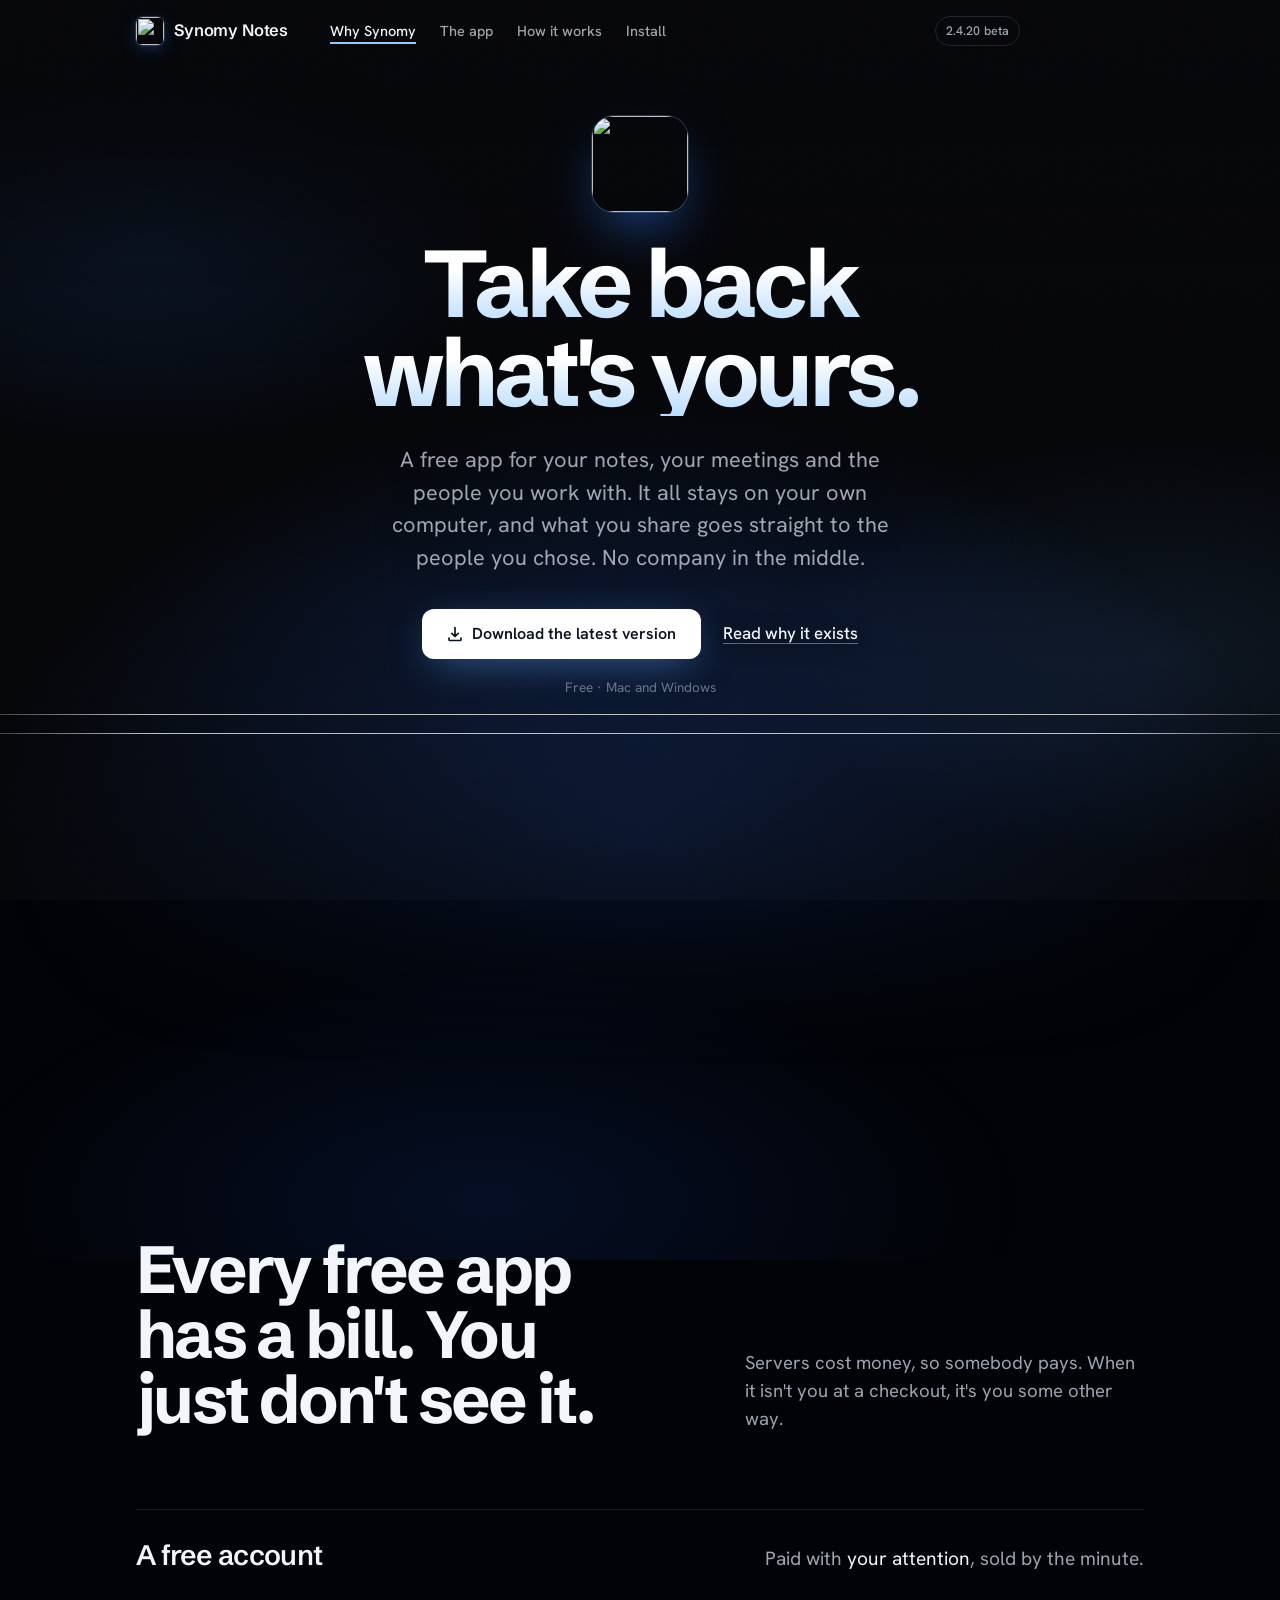
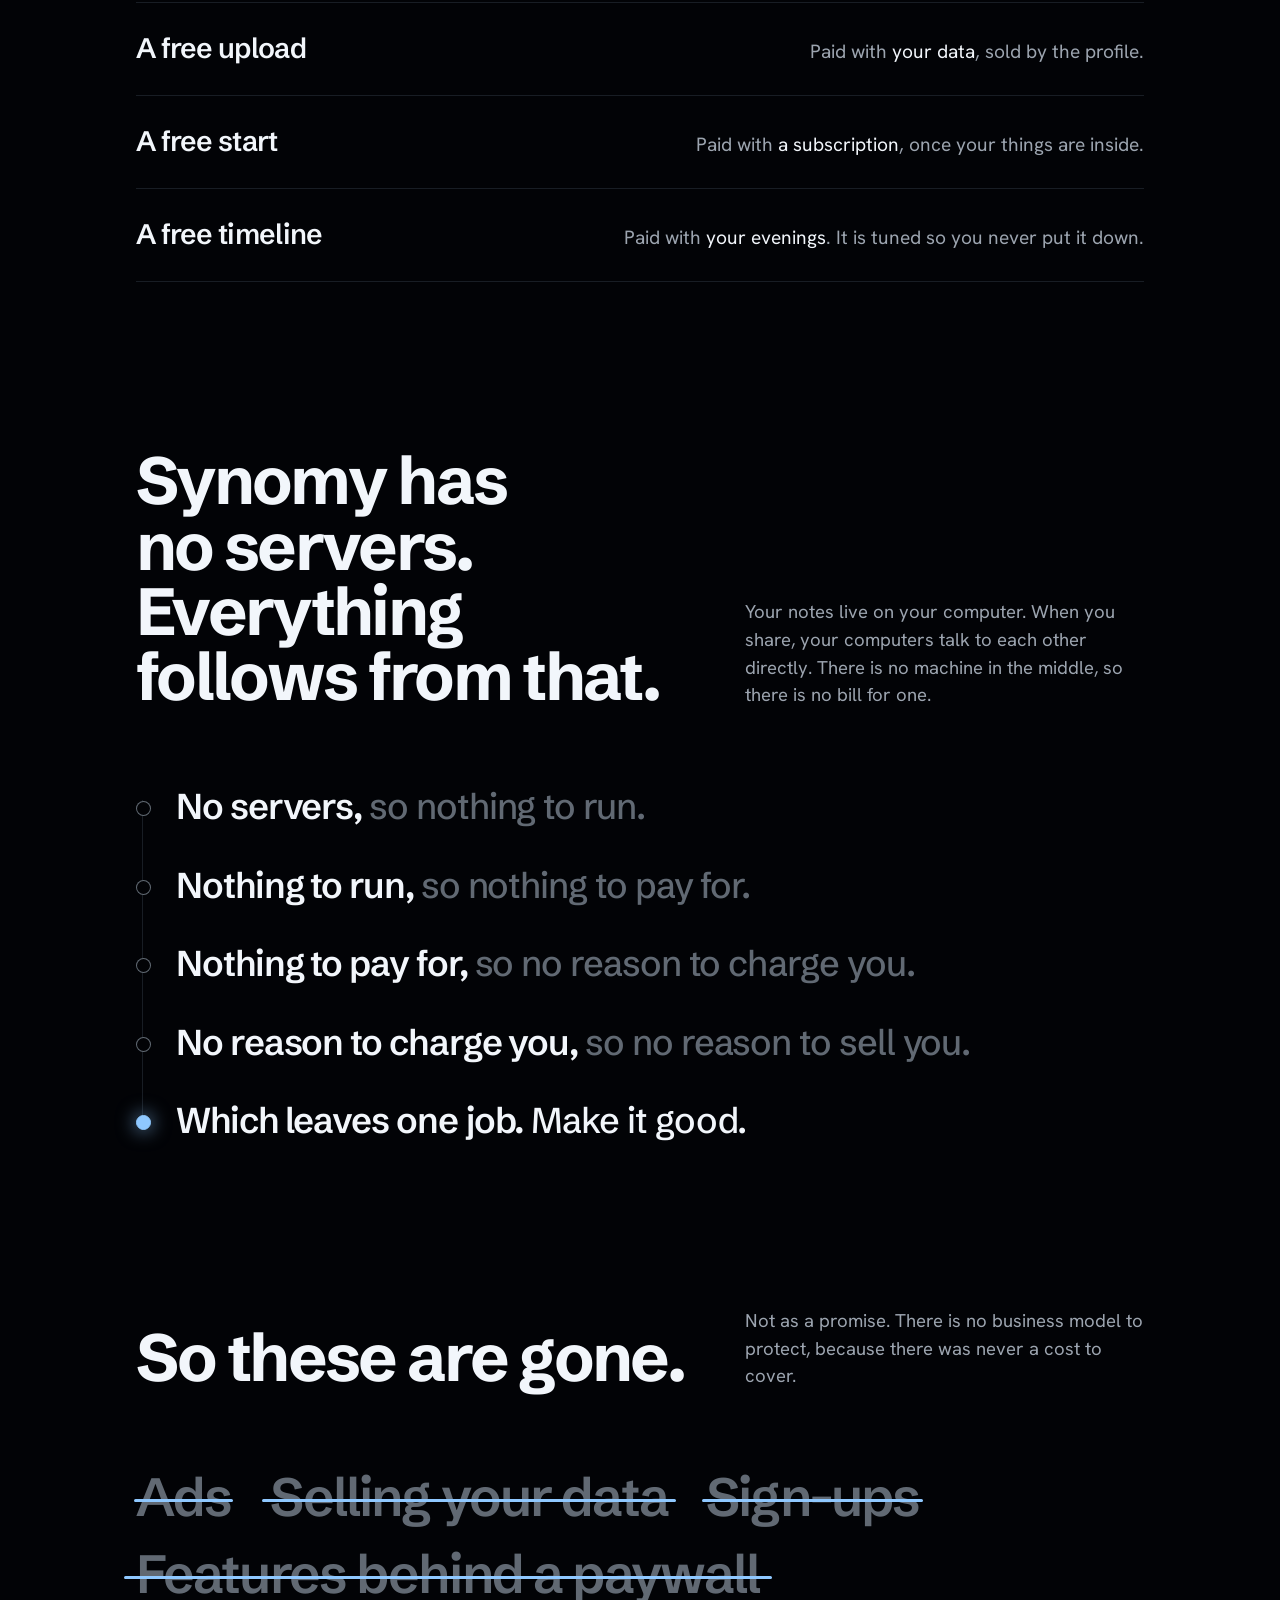
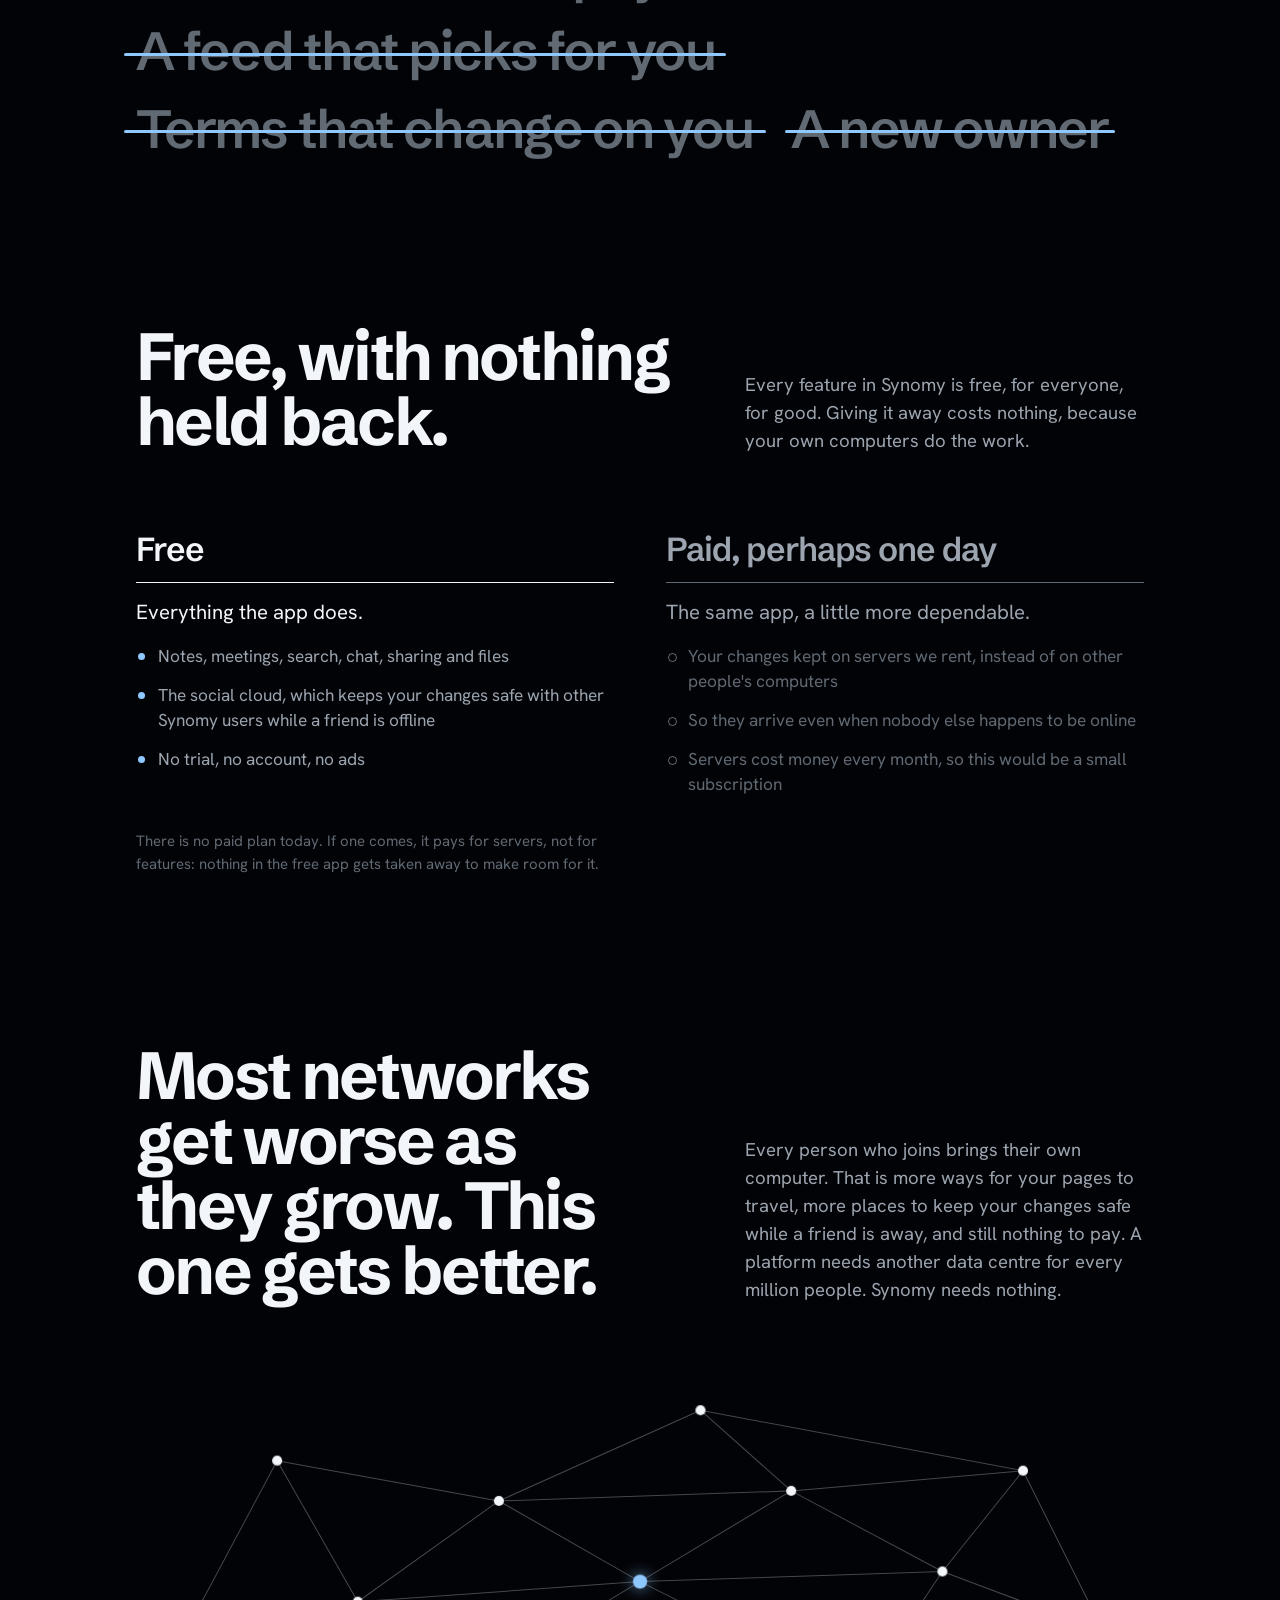
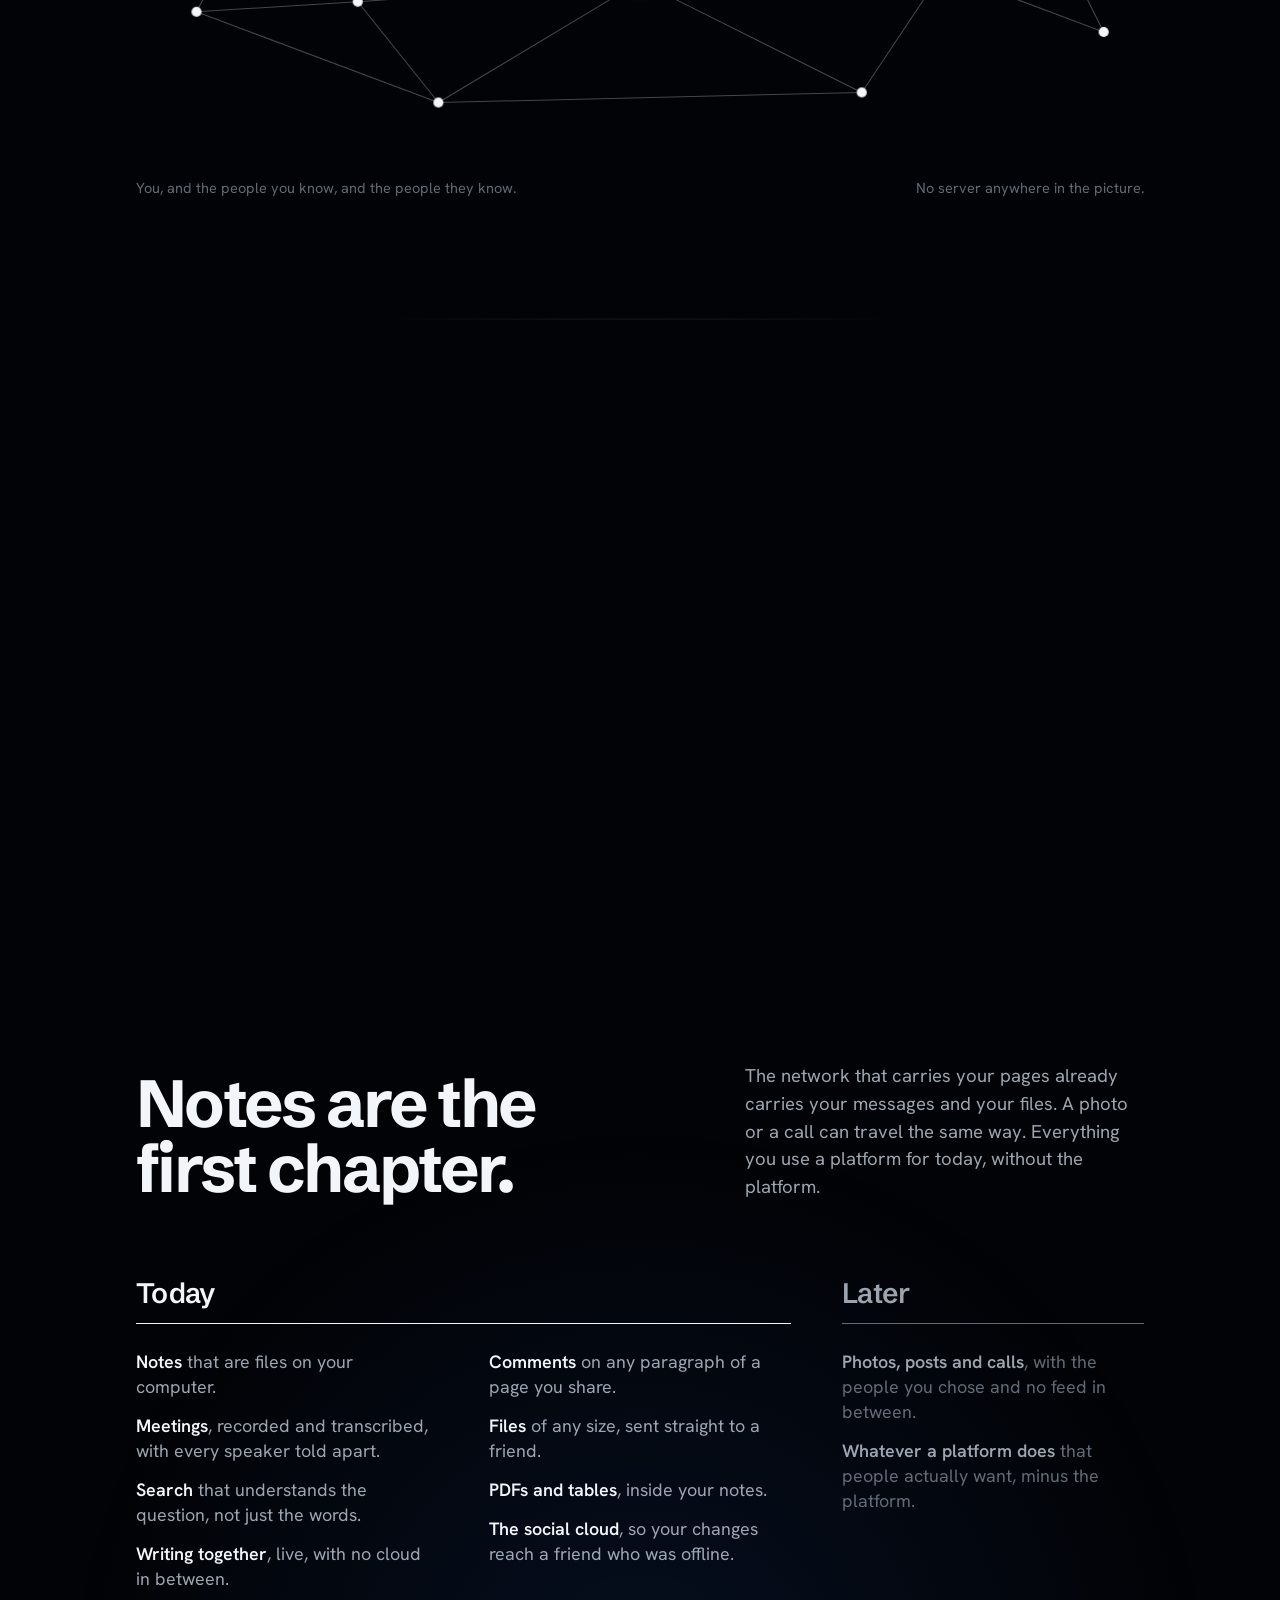
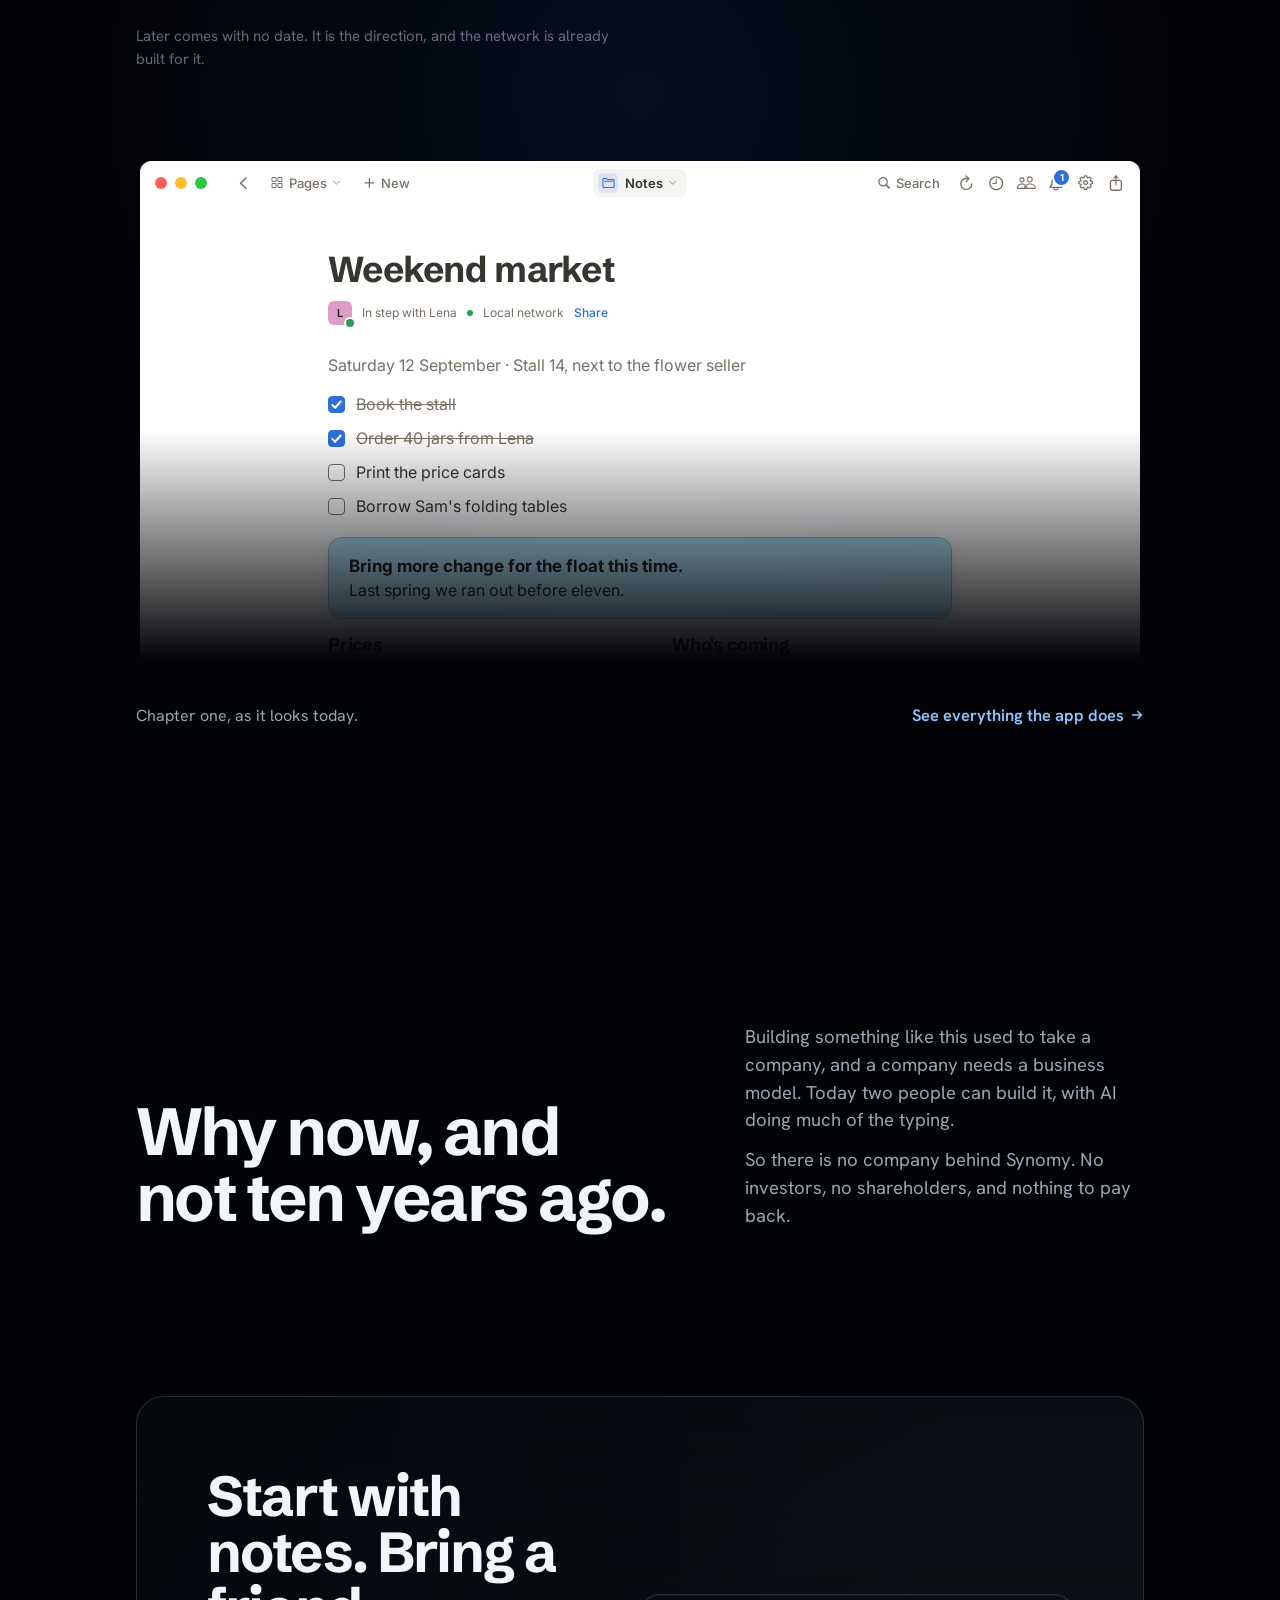
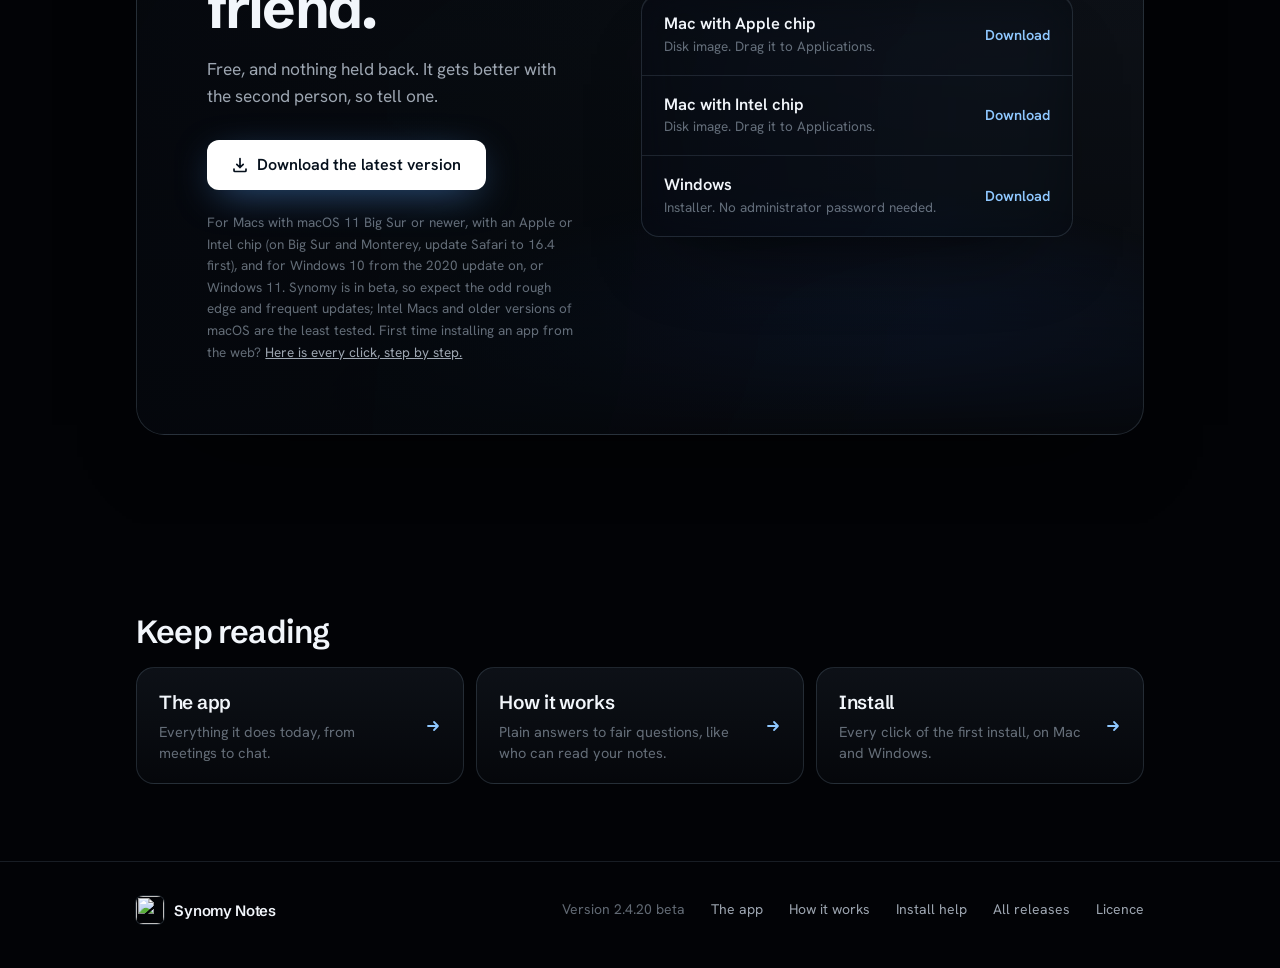
==== index.html @ ecf6036d "Update the site: Connect your AI guide (unlisted); Word pages and chat gone as in 2.4.24" ====
<!doctype html>
<html lang="en">
<head>
<meta charset="utf-8">
<meta name="viewport" content="width=device-width, initial-scale=1">
<title>Synomy: take back what's yours</title>
<meta name="description" content="Synomy is a free app for your notes, your meetings and the people you work with. Everything stays on your own computer, and what you share goes straight to the people you chose. No company in the middle, no ads, nobody to sell you to.">

<meta property="og:title" content="Synomy: take back what's yours">
<meta property="og:description" content="A free app for your notes, meetings and the people you work with. It stays on your computer. Nobody in the middle.">
<meta property="og:image" content="https://larslagauw.github.io/synomy-releases/assets/og.png">
<meta property="og:image:width" content="1200">
<meta property="og:image:height" content="630">
<meta name="twitter:image" content="https://larslagauw.github.io/synomy-releases/assets/og.png">
<meta property="og:type" content="website">
<meta name="twitter:card" content="summary_large_image">
<meta name="theme-color" content="#1a7fd0">

<link rel="icon" href="assets/favicon.png" type="image/png">
<link rel="apple-touch-icon" href="assets/apple-touch-icon.png">

<link rel="preconnect" href="https://fonts.googleapis.com">
<link rel="preconnect" href="https://fonts.gstatic.com" crossorigin>
<link href="https://fonts.googleapis.com/css2?family=Schibsted+Grotesk:wght@500;600;700&family=Hanken+Grotesk:wght@400;500;600&family=Inter:wght@400;500;600;700&display=swap" rel="stylesheet">
<link rel="stylesheet" href="assets/site.css?v=e9ca61b6">
<script>document.documentElement.className += ' js';</script>

<style>
/* ------------------------------------------------------------------ The mission page
   index.html says why Synomy exists. app.html says what it does; how.html says
   what is underneath. This page is an argument, so it is set like one: a chapter
   is a large statement on the left, one sentence on the right, and one plain
   picture underneath at full width. White type in the night, one ice blue. */

/* ---- the hero: type in the night, the range rising under it ----
   The summit shows at the bottom of the first screen and the rest of the range
   comes up as the page starts to move, then dissolves into the night the
   chapters stand in. */
.hero.say { --range-top: 16px; padding: calc(var(--bar-h) + clamp(42px, 6vh, 88px)) 0 0; }
.hero.say h1.hero-h { max-width: 14ch; font-size: clamp(44px, 7.4vw, 104px); letter-spacing: -.045em; line-height: .94; }
.hero.say .hero-lede { max-width: 44ch; font-size: clamp(18px, 1.7vw, 22px); }
.hero.say .hero-lede, .hero.say .hero-meta, .hero.say .btn-text { text-shadow: 0 1px 18px rgba(0, 0, 0, .8); }
@media (max-width: 640px) { .hero.say { --range-w: 200vw; --range-top: 36px; } }

/* The bill: what a free thing costs, set as a ledger. */
.ledger { list-style: none; margin: 0; padding: 0; border-top: 1px solid var(--line); }
.ledger li {
  display: grid; grid-template-columns: minmax(0, 5fr) minmax(0, 7fr); gap: 20px; align-items: baseline;
  padding: clamp(18px, 2.4vw, 30px) 0; border-bottom: 1px solid var(--line);
}
.ledger b { font-family: var(--display); font-weight: 600; font-size: clamp(20px, 2.2vw, 30px); letter-spacing: -.025em; line-height: 1.1; }
.ledger span { font-size: clamp(17px, 1.5vw, 22px); line-height: 1.35; color: var(--ink-2); text-align: right; }
.ledger span em { font-style: normal; color: var(--ink); }

/* The chain: each line follows from the one before. */
.chain { list-style: none; margin: 0; padding: 0; position: relative; max-width: 920px; }
.chain::before { content: ""; position: absolute; left: 6px; top: 14px; bottom: 14px; width: 1px; background: var(--line); }
.chain li {
  position: relative; padding: 0 0 clamp(26px, 3vw, 40px) 40px;
  font-family: var(--display); font-weight: 600; font-size: clamp(22px, 2.8vw, 38px); letter-spacing: -.03em; line-height: 1.12;
}
.chain li:last-child { padding-bottom: 0; }
.chain li::before {
  content: ""; position: absolute; left: 0; top: .42em; width: 13px; height: 13px; border-radius: 50%;
  background: var(--night); border: 1px solid var(--ink-3);
}
.chain li:last-child::before { background: var(--ice); border-color: var(--ice); box-shadow: 0 0 18px 2px rgba(143, 200, 255, .55); }
.chain li span { color: var(--ink-3); font-weight: 500; }
.chain li:last-child span { color: var(--ink); }

/* Gone: the tricks, struck through one by one. */
.gone { display: flex; flex-wrap: wrap; gap: clamp(10px, 1.6vw, 18px) clamp(18px, 3vw, 40px); margin: 0; padding: 0; list-style: none; }
.gone li {
  position: relative; font-family: var(--display); font-weight: 600;
  font-size: clamp(26px, 4.2vw, 56px); letter-spacing: -.035em; line-height: 1.1; color: var(--ink);
  transition: color .6s ease; transition-delay: calc(var(--i) * .16s + .5s);
}
.gone li::after {
  content: ""; position: absolute; left: -2%; right: -2%; top: 54%; height: 3px; border-radius: 2px;
  background: var(--sky-700); transform: scaleX(0); transform-origin: 0 50%;
}
.js .gone.is-in li::after { animation: strike .55s var(--ease) both; animation-delay: calc(var(--i) * .16s + .5s); }
.js .gone.is-in li { color: var(--ink-3); }
@keyframes strike { to { transform: scaleX(1); } }
.no-js .gone li, html:not(.js) .gone li { color: var(--ink-3); }
html:not(.js) .gone li::after { transform: none; }

/* Free: what is free and what might one day cost money, side by side, set like
   the Today/Later columns further down. The free side is the bright one. */
.plans { display: grid; grid-template-columns: repeat(2, minmax(0, 1fr)); gap: clamp(28px, 4vw, 56px); }
.plan h3 { font-size: clamp(24px, 2.6vw, 34px); letter-spacing: -.03em; line-height: 1.1; padding-bottom: 14px; border-bottom: 1px solid var(--ink); }
.plan .plan-say { margin: 16px 0 10px; font-size: clamp(18px, 1.6vw, 22px); line-height: 1.35; color: var(--ink); }
.plan ul { list-style: none; margin: 0; padding: 0; }
.plan li { position: relative; padding: 7px 0 7px 22px; font-size: clamp(16.5px, 1.35vw, 18.5px); line-height: 1.45; color: var(--ink-2); }
.plan li::before { content: ""; position: absolute; left: 2px; top: .95em; width: 7px; height: 7px; border-radius: 50%; background: var(--ice); }
.plan.later h3 { border-bottom-color: var(--ink-3); color: var(--ink-2); }
.plan.later .plan-say { color: var(--ink-2); }
.plan.later li { color: var(--ink-3); }
.plan.later li::before { background: transparent; border: 1px solid var(--ink-3); }

/* Grow: the network, arriving one machine at a time. */
.grow { width: 100%; display: block; height: auto; }
.grow circle { fill: var(--ink); opacity: 0; }
.grow circle.you { fill: var(--ice); filter: drop-shadow(0 0 8px rgba(143, 200, 255, .8)); }
.grow line { stroke: var(--ink); stroke-opacity: .28; stroke-width: 1; stroke-dasharray: var(--len); stroke-dashoffset: var(--len); }
.js .grow-wrap.is-in circle { animation: dotin .6s var(--ease) both; animation-delay: calc(var(--at) * 1s); }
.js .grow-wrap.is-in line { animation: draw 1s var(--ease) both; animation-delay: calc(var(--at) * 1s + .25s); }
html:not(.js) .grow circle { opacity: 1; }
html:not(.js) .grow line { stroke-dashoffset: 0; }
@keyframes dotin { from { opacity: 0; transform: scale(.4); } to { opacity: 1; transform: none; } }
@keyframes draw { to { stroke-dashoffset: 0; } }
.grow circle { transform-box: fill-box; transform-origin: center; }
.grow-cap { display: flex; justify-content: space-between; gap: 16px; margin-top: 14px; font-size: 14.5px; color: var(--ink-3); }

/* Next: three columns of words, no cards. */
.next { position: relative; margin-top: clamp(104px, 13vw, 176px); padding: clamp(88px, 10vw, 140px) 0 clamp(88px, 10vw, 140px); }
.cols { display: grid; grid-template-columns: repeat(3, minmax(0, 1fr)); gap: clamp(28px, 4vw, 56px); }
.cols h3 { font-size: clamp(22px, 2.2vw, 30px); letter-spacing: -.025em; line-height: 1.1; margin-bottom: 18px; padding-bottom: 14px; border-bottom: 1px solid var(--ink); }
.cols.rv h3 { border-bottom-color: var(--ink); }
.cols ul { list-style: none; margin: 0; padding: 0; }
.cols li { font-size: clamp(17px, 1.4vw, 19.5px); line-height: 1.4; color: var(--ink-2); padding: 7px 0; }
.cols li b { color: var(--ink); font-weight: 600; }
.cols .today { grid-column: span 2; }
.cols .today ul { columns: 2; column-gap: clamp(28px, 4vw, 56px); }
.cols .today li { break-inside: avoid; }
.cols .soon h3 { border-bottom-color: var(--ink-3); color: var(--ink-2); }
.cols .soon li { color: var(--ink-3); }
.cols .soon li b { color: var(--ink-2); }
.today-shot { margin-top: clamp(56px, 7vw, 96px); }
.today-shot .hero-shot { margin: 0 auto; padding-inline: 0; max-width: 1000px; }
.today-shot .shot-move { animation: none; }
.today-shot .app { --w: 1100; }
.today-shot .a-desk { min-height: calc(var(--u) * 560); }
.today-shot .e-cur { display: none; }
/* The window fades out rather than under a painted night: the night behind it
   is lit, and a painted one would show as a darker band. */
.today-shot .hero-shot {
  position: relative; max-height: 520px; overflow: hidden;
  -webkit-mask-image: linear-gradient(180deg, #000 52%, transparent 96%);
  mask-image: linear-gradient(180deg, #000 52%, transparent 96%);
}
.today-cap { display: flex; flex-wrap: wrap; justify-content: space-between; align-items: baseline; gap: 12px 24px; margin-top: 22px; }
.today-cap p { font-size: 16px; color: var(--ink-2); }
.today-cap .more { margin: 0; }

/* Now: one person, and the download. */
.get { padding-top: clamp(104px, 13vw, 176px); }

@media (max-width: 900px) {
  .cols { grid-template-columns: minmax(0, 1fr); gap: 36px; }
  .cols .today { grid-column: auto; }
  .cols .today ul { columns: 1; }
  .plans { grid-template-columns: minmax(0, 1fr); gap: 40px; }
  .ledger li { grid-template-columns: minmax(0, 1fr); gap: 6px; }
  .ledger span { text-align: left; }
  .today-shot .hero-shot { max-height: 380px; }
}
@media (max-width: 640px) {
  .hero.say h1.hero-h { font-size: clamp(38px, 11vw, 52px); }
  .gone li::after { height: 2px; }
  .grow-cap { flex-direction: column; gap: 4px; }
}
@media (prefers-reduced-motion: reduce) {
  .js .gone.is-in li::after, .js .grow-wrap.is-in circle, .js .grow-wrap.is-in line { animation: none; }
  .gone li::after { transform: none; }
  .gone li { color: var(--ink-3); }
  .grow circle { opacity: 1; }
  .grow line { stroke-dashoffset: 0; }
}
</style>
</head>
<body>

<header class="bar" id="bar">
  <div class="bar-in">
    <a class="mark" href="#top">
      <img src="assets/icon.png" alt="" width="28" height="28">
      <span>Synomy Notes</span>
    </a>
    <nav class="nav" aria-label="Pages">
      <a class="here" href="index.html">Why Synomy</a>
      <a href="app.html">The app</a>
      <a href="how.html">How it works</a>
      <a href="install.html">Install</a>
    </nav>
    <div class="bar-sp"></div>
    <span class="ver" data-version>2.4.20 beta</span>
    <a class="btn btn-sm btn-bar" id="cta-bar" href="https://github.com/LarsLagauw/synomy-releases/releases/latest">Download</a>
  </div>
</header>

<main id="top">

  <!-- ============================================================ Hero -->
  <section class="hero say" id="hero" data-loop>
    <div class="sky" aria-hidden="true"></div>
    <div class="sky-tint" aria-hidden="true"></div>

    <div class="hero-in wrap">
      <img class="hero-icon" src="assets/icon-256.png" alt="" width="104" height="104">
      <h1 class="hero-h">
        <span>Take back</span>
        <span>what's yours.</span>
      </h1>
      <p class="hero-lede">
        A free app for your notes, your meetings and the people you work with. It all stays on your own computer, and what you share goes straight to the people you chose. No company in the middle.
      </p>
      <div class="hero-cta">
        <a class="btn btn-light" id="cta-main" href="https://github.com/LarsLagauw/synomy-releases/releases/latest">
          <svg viewBox="0 0 16 16" fill="none" stroke="currentColor" stroke-width="1.7" stroke-linecap="round" stroke-linejoin="round" aria-hidden="true"><path d="M8 1.5v9m0 0 3.2-3.2M8 10.5 4.8 7.3M2 12v1.5a1 1 0 0 0 1 1h10a1 1 0 0 0 1-1V12"/></svg>
          <span id="cta-main-label">Download the latest version</span>
        </a>
        <a class="btn-text" href="#bill">Read why it exists</a>
      </div>
      <span class="hero-meta" id="cta-note">Free · Mac and Windows</span>
    </div>
    <img class="scene range" src="assets/range-glow.webp" alt="" width="1771" height="441">
  </section>

  <!-- ============================================================ The bill -->
  <section class="ch" id="bill">
    <div class="wrap">
      <div class="ch-head">
        <h2 class="rv">Every free app has a bill. You just don't see it.</h2>
        <p class="rv" style="--d:80ms">Servers cost money, so somebody pays. When it isn't you at a checkout, it's you some other way.</p>
      </div>
      <div class="ch-vis">
        <ul class="ledger">
          <li class="rv" style="--d:0ms"><b>A free account</b> <span>Paid with <em>your attention</em>, sold by the minute.</span></li>
          <li class="rv" style="--d:70ms"><b>A free upload</b> <span>Paid with <em>your data</em>, sold by the profile.</span></li>
          <li class="rv" style="--d:140ms"><b>A free start</b> <span>Paid with <em>a subscription</em>, once your things are inside.</span></li>
          <li class="rv" style="--d:210ms"><b>A free timeline</b> <span>Paid with <em>your evenings</em>. It is tuned so you never put it down.</span></li>
        </ul>
      </div>
    </div>
  </section>

  <!-- ============================================================ The chain -->
  <section class="ch" id="chain">
    <div class="wrap">
      <div class="ch-head">
        <h2 class="rv">Synomy has no servers. Everything follows from that.</h2>
        <p class="rv" style="--d:80ms">Your notes live on your computer. When you share, your computers talk to each other directly. There is no machine in the middle, so there is no bill for one.</p>
      </div>
      <div class="ch-vis">
        <ol class="chain">
          <li class="rv" style="--d:0ms">No servers, <span>so nothing to run.</span></li>
          <li class="rv" style="--d:160ms">Nothing to run, <span>so nothing to pay for.</span></li>
          <li class="rv" style="--d:320ms">Nothing to pay for, <span>so no reason to charge you.</span></li>
          <li class="rv" style="--d:480ms">No reason to charge you, <span>so no reason to sell you.</span></li>
          <li class="rv" style="--d:700ms">Which leaves one job. <span>Make it good.</span></li>
        </ol>
      </div>
    </div>
  </section>

  <!-- ============================================================ Gone -->
  <section class="ch" id="gone">
    <div class="wrap">
      <div class="ch-head">
        <h2 class="rv">So these are gone.</h2>
        <p class="rv" style="--d:80ms">Not as a promise. There is no business model to protect, because there was never a cost to cover.</p>
      </div>
      <div class="ch-vis">
        <ul class="gone rv" data-vig>
          <li style="--i:0">Ads</li>
          <li style="--i:1">Selling your data</li>
          <li style="--i:2">Sign-ups</li>
          <li style="--i:3">Features behind a paywall</li>
          <li style="--i:4">A feed that picks for you</li>
          <li style="--i:5">Terms that change on you</li>
          <li style="--i:6">A new owner</li>
        </ul>
      </div>
    </div>
  </section>

  <!-- ============================================================ Free -->
  <section class="ch" id="free">
    <div class="wrap">
      <div class="ch-head">
        <h2 class="rv">Free, with nothing held back.</h2>
        <p class="rv" style="--d:80ms">Every feature in Synomy is free, for everyone, for good. Giving it away costs nothing, because your own computers do the work.</p>
      </div>
      <div class="ch-vis">
        <div class="plans">
          <div class="plan rv" style="--d:0ms">
            <h3>Free</h3>
            <p class="plan-say">Everything the app does.</p>
            <ul>
              <li>Notes, meetings, search, chat, sharing and files</li>
              <li>The social cloud, which keeps your changes safe with other Synomy users while a friend is offline</li>
              <li>No trial, no account, no ads</li>
            </ul>
          </div>
          <div class="plan later rv" style="--d:120ms">
            <h3>Paid, perhaps one day</h3>
            <p class="plan-say">The same app, a little more dependable.</p>
            <ul>
              <li>Your changes kept on servers we rent, instead of on other people's computers</li>
              <li>So they arrive even when nobody else happens to be online</li>
              <li>Servers cost money every month, so this would be a small subscription</li>
            </ul>
          </div>
        </div>
        <p class="ch-fine rv" style="--d:200ms">There is no paid plan today. If one comes, it pays for servers, not for features: nothing in the free app gets taken away to make room for it.</p>
      </div>
    </div>
  </section>

  <!-- ============================================================ Grow -->
  <section class="ch" id="grow">
    <div class="wrap">
      <div class="ch-head">
        <h2 class="rv">Most networks get worse as they grow. This one gets better.</h2>
        <p class="rv" style="--d:80ms">Every person who joins brings their own computer. That is more ways for your pages to travel, more places to keep your changes safe while a friend is away, and still nothing to pay. A platform needs another data centre for every million people. Synomy needs nothing.</p>
      </div>
      <div class="ch-vis grow-wrap rv" data-vig>
        <svg class="grow" viewBox="0 0 1000 380" aria-hidden="true">
          <!-- Twelve machines, arriving one at a time. You are the blue one. -->
          <line x1="500" y1="200" x2="360" y2="120" style="--at:.9;--len:162"/>
          <line x1="500" y1="200" x2="650" y2="110" style="--at:1.4;--len:175"/>
          <line x1="360" y1="120" x2="650" y2="110" style="--at:1.5;--len:291"/>
          <line x1="360" y1="120" x2="220" y2="220" style="--at:2.0;--len:173"/>
          <line x1="500" y1="200" x2="220" y2="220" style="--at:2.1;--len:281"/>
          <line x1="650" y1="110" x2="800" y2="190" style="--at:2.5;--len:170"/>
          <line x1="500" y1="200" x2="800" y2="190" style="--at:2.6;--len:301"/>
          <line x1="220" y1="220" x2="300" y2="320" style="--at:3.0;--len:129"/>
          <line x1="500" y1="200" x2="300" y2="320" style="--at:3.1;--len:234"/>
          <line x1="800" y1="190" x2="880" y2="90" style="--at:3.5;--len:129"/>
          <line x1="650" y1="110" x2="880" y2="90" style="--at:3.6;--len:231"/>
          <line x1="360" y1="120" x2="140" y2="80" style="--at:4.0;--len:224"/>
          <line x1="220" y1="220" x2="140" y2="80" style="--at:4.1;--len:162"/>
          <line x1="800" y1="190" x2="720" y2="310" style="--at:4.5;--len:145"/>
          <line x1="500" y1="200" x2="720" y2="310" style="--at:4.6;--len:246"/>
          <line x1="300" y1="320" x2="720" y2="310" style="--at:4.7;--len:421"/>
          <line x1="880" y1="90" x2="960" y2="250" style="--at:5.0;--len:179"/>
          <line x1="800" y1="190" x2="960" y2="250" style="--at:5.1;--len:171"/>
          <line x1="140" y1="80" x2="60" y2="230" style="--at:5.5;--len:170"/>
          <line x1="220" y1="220" x2="60" y2="230" style="--at:5.6;--len:161"/>
          <line x1="300" y1="320" x2="60" y2="230" style="--at:5.7;--len:257"/>
          <line x1="650" y1="110" x2="560" y2="30" style="--at:6.0;--len:121"/>
          <line x1="360" y1="120" x2="560" y2="30" style="--at:6.1;--len:220"/>
          <line x1="880" y1="90" x2="560" y2="30" style="--at:6.2;--len:326"/>

          <circle class="you" cx="500" cy="200" r="7" style="--at:.2"/>
          <circle cx="360" cy="120" r="5" style="--at:.8"/>
          <circle cx="650" cy="110" r="5" style="--at:1.3"/>
          <circle cx="220" cy="220" r="5" style="--at:1.9"/>
          <circle cx="800" cy="190" r="5" style="--at:2.4"/>
          <circle cx="300" cy="320" r="5" style="--at:2.9"/>
          <circle cx="880" cy="90" r="5" style="--at:3.4"/>
          <circle cx="140" cy="80" r="5" style="--at:3.9"/>
          <circle cx="720" cy="310" r="5" style="--at:4.4"/>
          <circle cx="960" cy="250" r="5" style="--at:4.9"/>
          <circle cx="60" cy="230" r="5" style="--at:5.4"/>
          <circle cx="560" cy="30" r="5" style="--at:5.9"/>
        </svg>
        <div class="grow-cap"><span>You, and the people you know, and the people they know.</span><span>No server anywhere in the picture.</span></div>
      </div>
    </div>
  </section>

  <!-- The way in: the cave between the argument and the app. -->
  <div class="interlude" data-depth aria-hidden="true">
    <img class="scene" src="assets/cave.webp" alt="" width="990" height="324" loading="lazy">
  </div>

  <!-- ============================================================ Next -->
  <section class="next" id="next">
    <div class="wrap">
      <div class="ch-head">
        <h2 class="rv">Notes are the first chapter.</h2>
        <p class="rv" style="--d:80ms">The network that carries your pages already carries your messages and your files. A photo or a call can travel the same way. Everything you use a platform for today, without the platform.</p>
      </div>
      <div class="ch-vis">
        <div class="cols">
          <div class="rv today" style="--d:0ms">
            <h3>Today</h3>
            <ul>
              <li><b>Notes</b> that are files on your computer.</li>
              <li><b>Meetings</b>, recorded and transcribed, with every speaker told apart.</li>
              <li><b>Search</b> that understands the question, not just the words.</li>
              <li><b>Writing together</b>, live, with no cloud in between.</li>
              <li><b>Comments</b> on any paragraph of a page you share.</li>
              <li><b>Files</b> of any size, sent straight to a friend.</li>
              <li><b>PDFs and tables</b>, inside your notes.</li>
              <li><b>The social cloud</b>, so your changes reach a friend who was offline.</li>
            </ul>
          </div>
          <div class="rv soon" style="--d:120ms">
            <h3>Later</h3>
            <ul>
              <li><b>Photos, posts and calls</b>, with the people you chose and no feed in between.</li>
              <li><b>Whatever a platform does</b> that people actually want, minus the platform.</li>
            </ul>
          </div>
        </div>
        <p class="ch-fine rv" style="--d:260ms">Later comes with no date. It is the direction, and the network is already built for it.</p>

        <div class="today-shot rv" style="--d:120ms">
    <div class="hero-shot">
      <div class="shot-move">
        <div class="app" aria-hidden="true">
          <div class="a-bar">
            <span class="a-tl"><i></i><i></i><i></i></span>
            <div class="a-left">
              <span class="a-chip ico"><i data-g="chevron.backward"></i></span>
              <span class="a-chip"><i data-g="square.grid.2x2"></i>Pages<i class="hint" data-g="chevron.down"></i></span>
              <span class="a-chip"><i data-g="plus"></i>New</span>
            </div>
            <div class="a-centre"><span class="a-proj"><i class="pg" data-g="folder"></i>Notes<i class="hint" data-g="chevron.down"></i></span></div>
            <div class="a-right">
              <span class="a-chip"><i data-g="magnifyingglass"></i>Search</span>
              <span class="a-chip ico"><i data-g="arrow.clockwise"></i></span>
              <span class="a-chip ico"><i data-g="clock"></i></span>
              <span class="a-chip ico"><i data-g="person.2"></i></span>
              <span class="a-chip ico"><i data-g="bell"></i><span class="a-badge">1</span></span>
              <span class="a-chip ico"><i data-g="gearshape"></i></span>
              <span class="a-chip ico"><i data-g="square.and.arrow.up"></i></span>
            </div>
          </div>
          <div class="a-desk">
            <div class="e-page">
              <h1 class="e-title">Weekend market</h1>
              <div class="e-byline">
                <span class="e-faces"><span class="e-face on" style="--hue:320">L</span></span>
                <span>In step with Lena</span><span class="dot"></span><span>Local network</span><span class="word">Share</span>
              </div>
              <p class="e-p sec">Saturday 12 September · Stall 14, next to the flower seller</p>
              <ul class="e-todo">
                <li class="on">Book the stall</li>
                <li class="on">Order 40 jars from Lena</li>
                <li>Print the price cards</li>
                <li>Borrow Sam's folding tables</li>
              </ul>
              <div class="e-card blue"><div class="t">Bring more change for the float this time.</div><p>Last spring we ran out before eleven.</p></div>
              <div class="e-cols">
                <div>
                  <h3 class="e-h3">Prices</h3>
                  <ul class="e-ul"><li>Plum jam, 350 g · € 6</li><li>Honey, 500 g · € 8</li><li>Sourdough loaf · € 4</li><li>Three for € 15</li></ul>
                </div>
                <div>
                  <h3 class="e-h3">Who's coming</h3>
                  <ul class="e-ul"><li>Lena, from eight</li><li>Marco, with the van</li><li>Sam, after football</li></ul>
                </div>
              </div>
              <p class="e-p">Open questions are in</p>
              <div class="e-badge"><div class="t"><i data-g="doc.text"></i>Questions before we sign</div><div class="d">Scaffolding, the permit, the deposit</div></div>
            </div>

          </div>
          <span class="a-ver" data-version>2.4.20 beta</span>
        </div>
      </div>
    </div>
          <div class="today-cap">
            <p>Chapter one, as it looks today.</p>
            <a class="more" href="app.html">See everything the app does
              <svg viewBox="0 0 16 16" fill="none" stroke="currentColor" stroke-width="1.8" stroke-linecap="round" stroke-linejoin="round" aria-hidden="true"><path d="M3 8h10M9 4l4 4-4 4"/></svg>
            </a>
          </div>
        </div>
      </div>
    </div>
  </section>

  <!-- ============================================================ Now -->
  <section class="ch" id="now">
    <div class="wrap">
      <div class="ch-head">
        <h2 class="rv">Why now, and not ten years ago.</h2>
        <div>
          <p class="rv" style="--d:80ms">Building something like this used to take a company, and a company needs a business model. Today two people can build it, with AI doing much of the typing.</p>
          <p class="rv" style="--d:160ms">So there is no company behind Synomy. No investors, no shareholders, and nothing to pay back.</p>
        </div>
      </div>
    </div>
  </section>

  <!-- ============================================================ Download -->
  <section class="get" id="download">
    <img class="scene lake" src="assets/lake.webp" alt="" width="991" height="321" loading="lazy">
    <div class="wrap">
      <div class="skycard rv" data-loop>
        <div class="sky" aria-hidden="true"></div>
        <div class="sky-tint" aria-hidden="true"></div>
        <div>
          <h2>Start with notes. Bring a friend.</h2>
          <p class="lede">Free, and nothing held back. It gets better with the second person, so tell one.</p>
          <a class="btn btn-light" id="cta-get" href="https://github.com/LarsLagauw/synomy-releases/releases/latest">
            <svg viewBox="0 0 16 16" fill="none" stroke="currentColor" stroke-width="1.7" stroke-linecap="round" stroke-linejoin="round" aria-hidden="true"><path d="M8 1.5v9m0 0 3.2-3.2M8 10.5 4.8 7.3M2 12v1.5a1 1 0 0 0 1 1h10a1 1 0 0 0 1-1V12"/></svg>
            <span id="cta-get-label">Download the latest version</span>
          </a>
          <p class="req">For Macs with macOS 11 Big Sur or newer, with an Apple or Intel chip (on Big Sur and Monterey, update Safari to 16.4 first), and for Windows 10 from the 2020 update on, or Windows 11. Synomy is in beta, so expect the odd rough edge and frequent updates; Intel Macs and older versions of macOS are the least tested. First time installing an app from the web? <a href="install.html">Here is every click, step by step.</a></p>
        </div>
        <div class="plats" id="plats">
          <a class="plat" data-os="macos" data-arch="arm64" href="https://github.com/LarsLagauw/synomy-releases/releases/latest">
            <div><div class="os">Mac with Apple chip</div><div class="file" data-file>Disk image. Drag it to Applications.</div></div>
            <span class="go">Download<b data-size></b></span>
          </a>
          <a class="plat" data-os="macos" data-arch="x86_64" href="https://github.com/LarsLagauw/synomy-releases/releases/latest">
            <div><div class="os">Mac with Intel chip</div><div class="file" data-file>Disk image. Drag it to Applications.</div></div>
            <span class="go">Download<b data-size></b></span>
          </a>
          <a class="plat" data-os="windows" href="https://github.com/LarsLagauw/synomy-releases/releases/latest">
            <div><div class="os">Windows</div><div class="file" data-file>Installer. No administrator password needed.</div></div>
            <span class="go">Download<b data-size></b></span>
          </a>
        </div>
      </div>
    </div>
  </section>
</main>

<!-- ============================================================ Keep reading -->
<nav class="onward" aria-label="The other pages">
  <div class="wrap">
    <h2>Keep reading</h2>
    <ul>
        <li><a href="app.html"><b>The app</b> <span>Everything it does today, from meetings to chat.</span><svg width="16" height="16" viewBox="0 0 16 16" fill="none" stroke="currentColor" stroke-width="1.8" stroke-linecap="round" stroke-linejoin="round" aria-hidden="true"><path d="M3 8h10M9 4l4 4-4 4"/></svg></a></li>
        <li><a href="how.html"><b>How it works</b> <span>Plain answers to fair questions, like who can read your notes.</span><svg width="16" height="16" viewBox="0 0 16 16" fill="none" stroke="currentColor" stroke-width="1.8" stroke-linecap="round" stroke-linejoin="round" aria-hidden="true"><path d="M3 8h10M9 4l4 4-4 4"/></svg></a></li>
        <li><a href="install.html"><b>Install</b> <span>Every click of the first install, on Mac and Windows.</span><svg width="16" height="16" viewBox="0 0 16 16" fill="none" stroke="currentColor" stroke-width="1.8" stroke-linecap="round" stroke-linejoin="round" aria-hidden="true"><path d="M3 8h10M9 4l4 4-4 4"/></svg></a></li>
    </ul>
  </div>
</nav>

<footer class="foot">
  <div class="wrap foot-in">
    <a class="mark" href="#top"><img src="assets/icon.png" alt="" width="28" height="28"><span>Synomy Notes</span></a>
    <span class="fsp"></span>
    <span>Version <span data-version>2.4.20 beta</span></span>
    <a href="app.html">The app</a>
    <a href="how.html">How it works</a>
    <a href="install.html">Install help</a>
    <a href="https://github.com/LarsLagauw/synomy-releases/releases">All releases</a>
    <a href="https://github.com/LarsLagauw/synomy-releases/blob/main/EULA.md">Licence</a>
  </div>
</footer>

<script src="assets/glyphs.js?v=1ca849f9"></script>
<script src="assets/site.js?v=43f35e74"></script>
</body>
</html>
---- assets/site.css ----
/* Synomy Notes — the site. One stylesheet for index.html and how.html.

   Two halves. The first is the page itself: type, the night, the bar, the range,
   the download card. The second is the mockup system: every picture of the app
   on these pages is HTML and CSS built from the app's own numbers (chrome.css,
   theme.css, editor.css), scaled with one unit — `--u`, one app pixel — so a
   window drawn at 1100 app pixels wide fits whatever column it is put in and
   still has a 44px bar, 28px chips and a 720px page at full size.

   `calc(var(--u) * n)` in the source is `calc(var(--u) * n)`; site.src.css is expanded into
   site.css by a one-line substitution (see site/README.md). */

/* The world: one night, all the way down. Every page sits on the same black,
   lit from below by the crystal range out of the icon, so moving between
   sections and pages never crosses a colour edge. Text is white on black;
   anything that holds controls is frosted ice over the dark. */
:root {
  --night: #020306;
  --ice: #8fc8ff;
  --ice-deep: #2f7bff;
  --frost: rgba(170, 210, 255, .055);
  --frost-2: rgba(170, 210, 255, .09);
  --rim: rgba(190, 225, 255, .14);

  /* The old light names, now pointing at the dark palette, so every rule that
     says "ink" or "cloud" follows without being rewritten. */
  --sky-900: #b9dcff;
  --sky-700: #8fc8ff;
  --sky-500: #5aa6ff;
  --sky-200: rgba(143, 200, 255, .16);
  --cloud: var(--frost);
  --cloud-2: rgba(170, 210, 255, .035);
  --white: #ffffff;

  --ink: #f2f6fb;
  --ink-2: rgba(222, 234, 248, .70);
  --ink-3: rgba(210, 226, 244, .46);
  --line: rgba(190, 220, 255, .12);

  --display: 'Schibsted Grotesk', 'Helvetica Neue', Arial, sans-serif;
  --body: 'Hanken Grotesk', -apple-system, BlinkMacSystemFont, 'Segoe UI', Roboto, sans-serif;
  /* The app's own face is the system's: SF on a Mac, Segoe on Windows, Inter
     where neither exists. The mockups use the same stack so a visitor sees the
     app the way it would look on their own computer. */
  --ui: -apple-system, BlinkMacSystemFont, 'Segoe UI Variable Display', 'Segoe UI', Inter, system-ui, sans-serif;

  --gut: clamp(20px, 5vw, 56px);
  /* The fixed bar's height. Under 900px it grows a second row, the page tabs,
     and everything placed under the bar follows. */
  --bar-h: 62px;
  --measure: 1120px;
  --ease: cubic-bezier(.2, .7, .2, 1);
  color-scheme: dark;
}

* { box-sizing: border-box; }
html { scroll-behavior: smooth; scroll-padding-top: var(--bar-h); -webkit-text-size-adjust: 100%; background: var(--night); }
@media (prefers-reduced-motion: reduce) { html { scroll-behavior: auto; } }

body {
  margin: 0;
  background: transparent;
  color: var(--ink);
  font-family: var(--body);
  font-size: 17px;
  line-height: 1.55;
  -webkit-font-smoothing: antialiased;
  overflow-x: hidden;
  position: relative;
  isolation: isolate;
}
/* The air: a few cold glows, fixed to the window and climbing slowly as the page
   scrolls (site.js writes --p, 0 at the top and 1 at the end), so going down the
   page feels like moving through one place rather than past bands of colour. */
body::before {
  content: ""; position: fixed; left: -10vw; right: -10vw; top: -20vh; height: 160vh; z-index: -2; pointer-events: none;
  background:
    radial-gradient(40vw 30vh at 18% 30%, rgba(47, 123, 255, .13), transparent 70%),
    radial-gradient(46vw 34vh at 84% 58%, rgba(90, 166, 255, .10), transparent 70%),
    radial-gradient(60vw 40vh at 40% 96%, rgba(30, 90, 220, .14), transparent 70%);
  transform: translate3d(0, calc(var(--p, 0) * -40vh), 0);
}
/* Grain, so the gradients on black do not band. */
body::after {
  content: ""; position: fixed; inset: 0; z-index: 60; pointer-events: none; opacity: .05; mix-blend-mode: screen;
  background-image: url("data:image/svg+xml,%3Csvg xmlns='http://www.w3.org/2000/svg' width='160' height='160'%3E%3Cfilter id='n'%3E%3CfeTurbulence type='fractalNoise' baseFrequency='.9' numOctaves='2' stitchTiles='stitch'/%3E%3C/filter%3E%3Crect width='100%25' height='100%25' filter='url(%23n)'/%3E%3C/svg%3E");
}
img { max-width: 100%; display: block; }
a { color: inherit; }
p { margin: 0; }
h1, h2, h3 { margin: 0; font-family: var(--display); font-weight: 600; }
button { font: inherit; color: inherit; }
::selection { background: rgba(143, 200, 255, .32); color: #fff; }

:focus-visible { outline: 2px solid var(--ice); outline-offset: 3px; border-radius: 6px; }

.wrap { width: 100%; max-width: var(--measure); margin-inline: auto; padding-inline: var(--gut); }

/* Frosted ice: the one surface on these pages. */
.glass, .why-card, .skycard, .plats, .pop, .aside, .pick {
  background: linear-gradient(180deg, rgba(170, 210, 255, .085), rgba(170, 210, 255, .03));
  border: 1px solid var(--rim);
  box-shadow: inset 0 1px 0 rgba(255, 255, 255, .07), 0 40px 90px -50px rgba(0, 0, 0, .9);
  -webkit-backdrop-filter: blur(26px) saturate(150%);
  backdrop-filter: blur(26px) saturate(150%);
}

/* Reveal on scroll: a thing arrives out of the haze, not just up from below.
   Only when scripting is on, so nothing is ever hidden without it. */
.js .rv {
  opacity: 0;
  transform: translateY(26px);
  filter: blur(8px);
  transition: opacity 1s var(--ease), transform 1s var(--ease), filter 1s var(--ease);
  transition-delay: var(--d, 0ms);
}
.js .rv.is-in { opacity: 1; transform: none; filter: none; }
@media (prefers-reduced-motion: reduce) {
  .js .rv { opacity: 1; transform: none; filter: none; transition: none; }
}

/* Everything that loops is stilled while its section is off screen. */
.pz, .pz *, .pz *::before, .pz *::after { animation-play-state: paused !important; }

/* ---------------------------------------------------------------- Bar */
.bar {
  position: fixed; top: 0; left: 0; right: 0; z-index: 50;
  color: var(--ink);
  transition: background-color .35s ease, border-color .35s ease;
  border-bottom: 1px solid transparent;
}
.bar.is-stuck {
  background: rgba(3, 5, 9, .52);
  -webkit-backdrop-filter: blur(22px) saturate(160%);
  backdrop-filter: blur(22px) saturate(160%);
  border-bottom-color: var(--line);
}
.bar-in {
  display: flex; align-items: center; gap: 28px;
  height: 62px; max-width: var(--measure); margin-inline: auto; padding-inline: var(--gut);
}
.mark { display: flex; align-items: center; gap: 10px; text-decoration: none; }
.mark img { width: 28px; height: 28px; border-radius: 7px; box-shadow: 0 0 0 1px rgba(190, 225, 255, .16), 0 4px 18px -4px rgba(47, 123, 255, .55); }
.mark span { font-family: var(--display); font-weight: 600; font-size: 16.5px; letter-spacing: -.01em; }
.nav { display: flex; gap: 24px; margin-left: 14px; }
.nav a {
  font-size: 14.5px; font-weight: 500; text-decoration: none; opacity: .66;
  transition: opacity .2s ease; white-space: nowrap;
}
.nav a:hover, .nav a.here { opacity: 1; }
.nav a.here { text-decoration: underline; text-underline-offset: 6px; text-decoration-thickness: 1.5px; text-decoration-color: var(--ice); }
.bar-sp { flex: 1; }
.ver {
  font-size: 12.5px; font-weight: 500; letter-spacing: .01em; color: var(--ink-2);
  padding: 4px 10px; border-radius: 999px; border: 1px solid var(--rim);
  white-space: nowrap;
}
.bar .btn-bar {
  opacity: 0; transform: translateY(-3px); pointer-events: none;
  transition: opacity .3s ease, transform .3s ease;
}
.bar.is-stuck .btn-bar, .bar.ink .btn-bar { opacity: 1; transform: none; pointer-events: auto; }

/* ---------------------------------------------------------------- Buttons */
.btn {
  display: inline-flex; align-items: center; gap: 9px;
  font-family: var(--body); font-weight: 600; font-size: 16px; line-height: 1;
  text-decoration: none; padding: 16px 24px; border-radius: 12px;
  border: 1px solid transparent; cursor: pointer;
  transition: transform .2s var(--ease), box-shadow .3s var(--ease), background-color .2s ease, color .2s ease;
}
.btn svg { width: 16px; height: 16px; flex: none; }
.btn:hover { transform: translateY(-1px); }
.btn:active { transform: translateY(0); }
/* The one bright thing on a page: white ice, catching blue light underneath. */
.btn-light { background: #fff; color: #06101c; box-shadow: 0 10px 40px -12px rgba(90, 166, 255, .65); }
.btn-light:hover { box-shadow: 0 14px 50px -10px rgba(90, 166, 255, .85); }
.btn-ink { background: #fff; color: #06101c; }
.btn-ink:hover { background: #e6f1ff; }
.btn-sky { background: var(--ice-deep); color: #fff; }
.btn-sky:hover { background: #4b8eff; }
.btn-ghost { background: transparent; color: var(--ink); border-color: var(--rim); }
.btn-ghost:hover { border-color: rgba(190, 225, 255, .4); }
.btn-sm { padding: 9px 15px; font-size: 14px; border-radius: 9px; }
.bar .btn-bar { background: #fff; color: #06101c; box-shadow: none; }
.btn-text {
  font-weight: 500; text-decoration: underline; text-underline-offset: 4px; text-decoration-thickness: 1px;
  text-decoration-color: rgba(255, 255, 255, .4); color: var(--ink);
}
.btn-text:hover { text-decoration-color: currentColor; }
.more {
  display: inline-flex; align-items: center; gap: 6px; font-weight: 600; color: var(--ice);
  text-decoration: none; margin-top: 18px; font-size: 16.5px;
}
.more svg { width: 14px; height: 14px; transition: transform .2s var(--ease); }
.more:hover svg { transform: translateX(3px); }
@media (prefers-reduced-motion: reduce) { .btn, .btn:hover { transform: none; } }

/* ---------------------------------------------------------------- The scenes
   Every picture of the world is art from the image model that drew the icon
   (site/art/), cut by tools/cut-art.py into pieces whose black is transparent,
   so a scene lies on the night with no box around it. A scene is an
   <img class="scene">; the section it stands in decides where it goes. */
.hero {
  position: relative; isolation: isolate;
  /* Clipped at the sides only: the range sinks past the foot of the hero as the
     page moves, and a clip there would draw a line across the night. */
  overflow: hidden; overflow: clip visible;
  background: transparent; color: var(--ink);
  padding-top: calc(var(--bar-h) + 66px);
}
/* The glow behind the range, gone before the foot of the section, and the night
   above it. Neither paints the foot: anything opaque there would hide the ice
   at the edges behind a straight line. */
.sky {
  position: absolute; inset: 0; z-index: -4; pointer-events: none;
  background: radial-gradient(70% 55% at 50% 78%, rgba(40, 110, 255, .30), transparent 72%);
  -webkit-mask-image: linear-gradient(180deg, #000 55%, transparent);
  mask-image: linear-gradient(180deg, #000 55%, transparent);
}
.sky-tint {
  position: absolute; inset: 0; z-index: -2; pointer-events: none;
  background: linear-gradient(180deg, var(--night) 0%, rgba(2, 3, 6, .6) 16%, rgba(2, 3, 6, 0) 34%);
}
.scene {
  display: block; max-width: none; height: auto; pointer-events: none; user-select: none;
  /* A piece is cut square to the art; its sides dissolve here, so no screen is
     wide enough to show where a picture stops. */
  -webkit-mask-image: linear-gradient(90deg, transparent, #000 16%, #000 84%, transparent);
  mask-image: linear-gradient(90deg, transparent, #000 16%, #000 84%, transparent);
}
/* The range under a hero: in the flow under the type, wider than the window,
   sinking slower than the page once it starts to move. */
.hero .range {
  position: relative; z-index: -3;
  /* The sides, and the foot, which melts into the chapter below. */
  -webkit-mask-image: linear-gradient(90deg, transparent, #000 16%, #000 84%, transparent), linear-gradient(180deg, #000 62%, transparent);
  -webkit-mask-composite: source-in;
  mask-image: linear-gradient(90deg, transparent, #000 16%, #000 84%, transparent), linear-gradient(180deg, #000 62%, transparent);
  mask-composite: intersect;
  width: var(--range-w, min(1600px, 112vw));
  margin: var(--range-top, 0) 0 0 50%;
  transform: translate3d(-50%, calc(var(--sy, 0) * .2px), 0);
  animation: scenein 2.2s var(--ease) .1s both;
  will-change: transform;
}
@keyframes scenein { from { opacity: 0; filter: blur(16px); } }

/* A passage between two chapters: a scene the page goes through, coming
   closer while it crosses the window (site.js writes --e). */
.interlude { position: relative; margin-top: clamp(40px, 6vw, 90px); pointer-events: none; overflow: hidden; overflow: clip visible; }
.interlude .scene {
  width: min(1500px, 124vw); margin-left: 50%;
  transform: translate3d(-50%, 0, 0) scale(calc(.9 + var(--e, .5) * .34));
  -webkit-mask-image: radial-gradient(closest-side, #000 42%, transparent);
  mask-image: radial-gradient(closest-side, #000 42%, transparent);
}

/* A crystal over a feature's headline, hanging in the air of the place. */
.emblem {
  display: block; width: auto; height: clamp(104px, 11vw, 158px); margin: 0 auto clamp(16px, 2vw, 26px);
  animation: hang 7s ease-in-out infinite alternate;
}
@keyframes hang { to { translate: 0 -9px; } }

.hero-in { position: relative; text-align: center; }
.hero-icon {
  width: 96px; height: 96px; margin: 0 auto 26px; border-radius: 22px;
  box-shadow: 0 0 0 1px rgba(190, 225, 255, .18), 0 24px 60px -18px rgba(47, 123, 255, .75);
  animation: rise .9s var(--ease) both;
}
h1.hero-h {
  font-size: clamp(38px, 6vw, 76px);
  line-height: .98; letter-spacing: -.035em; font-weight: 700;
  max-width: 26ch; margin: 0 auto 28px;
}
/* White at the top of a letter, ice at its foot: the type stands in the same
   light as the range. */
h1.hero-h span {
  display: block; animation: rise .9s var(--ease) both;
  background: linear-gradient(180deg, #ffffff 35%, #b8dcff 100%);
  -webkit-background-clip: text; background-clip: text; color: transparent;
}
h1.hero-h span:nth-child(2) { animation-delay: .07s; }
h1.hero-h span:nth-child(3) { animation-delay: .14s; }
.hero-lede {
  font-size: clamp(17px, 1.55vw, 20px); line-height: 1.5;
  color: var(--ink-2); max-width: 50ch; margin: 0 auto 34px;
  animation: rise .9s var(--ease) .16s both;
}
.hero-cta {
  display: flex; flex-wrap: wrap; justify-content: center; align-items: center; gap: 14px 22px;
  animation: rise .9s var(--ease) .26s both;
}
.hero-meta {
  display: block; margin-top: 18px; font-size: 13.5px; color: var(--ink-3);
  animation: rise .9s var(--ease) .32s both;
  min-height: 1.4em;
}
@keyframes rise {
  from { opacity: 0; transform: translateY(18px); filter: blur(6px); }
  to   { opacity: 1; transform: none; filter: none; }
}
.hero-shot {
  position: relative; margin: clamp(36px, 4vw, 52px) auto 0;
  max-width: 1100px; padding-inline: var(--gut);
}
.shot-move {
  transform-origin: 50% 0;
  animation: shotin 1.2s var(--ease) .2s both;
  will-change: transform;
}
@keyframes shotin {
  from { opacity: 0; transform: translateY(90px) scale(.95); }
  to   { opacity: 1; }
}
.shot-fade {
  position: absolute; left: calc(50% - 50vw); right: calc(50% - 50vw); bottom: -2px; height: 46%; z-index: 3; pointer-events: none;
  background: linear-gradient(180deg, rgba(2, 3, 6, 0), var(--night) 82%);
}
.hero-tail { height: clamp(40px, 6vw, 90px); }
@media (prefers-reduced-motion: reduce) {
  .scene, .emblem, .hero-icon, h1.hero-h span, .hero-lede, .hero-cta, .hero-meta, .shot-move { animation: none; }
  .hero .range { transform: translate3d(-50%, 0, 0); }
  .shot-move { transform: none; }
  .shot-fade { opacity: .55; }
}

/* ---------------------------------------------------------------- Sections */
.sec { padding-top: clamp(96px, 12vw, 156px); }
.txt h2 {
  font-size: clamp(31px, 3.7vw, 48px); line-height: 1.04; letter-spacing: -.03em;
  margin-bottom: 22px; text-wrap: balance; max-width: 18ch;
}
.txt p { font-size: clamp(17px, 1.35vw, 19px); line-height: 1.6; color: var(--ink-2); max-width: 46ch; }
.txt p + p { margin-top: 14px; }
.vis { position: relative; min-width: 0; container-type: inline-size; }

/* A section stacked: what it is, then the picture of it, full width. The text
   never runs taller than the window beside it, because there is no beside. */
.stack { display: grid; justify-items: center; text-align: center; gap: clamp(30px, 4.5vw, 58px); }
.stack .txt { max-width: 64ch; }
.stack .txt h2 { max-width: 20ch; margin-inline: auto; }
.stack .txt p { max-width: 56ch; margin-inline: auto; }
.stack .vis { width: 100%; text-align: left; }
.stack .vis .app { margin-inline: auto; }
.centre { text-align: center; }
.centre h2, .centre p { margin-inline: auto; }
.centre .txt h2 { max-width: 24ch; }
.centre .txt p { max-width: 58ch; }

/* A band used to be a lighter stripe. On the night it is only a pool of light
   behind its content, with no edge to cross. */
.band {
  position: relative;
  margin-top: clamp(96px, 12vw, 156px);
  padding: clamp(80px, 9vw, 130px) 0 clamp(72px, 8vw, 110px);
}
.band::before, .next::before {
  content: ""; position: absolute; inset: 0; z-index: -1; pointer-events: none;
  background: radial-gradient(60% 50% at 50% 50%, rgba(47, 123, 255, .10), transparent 75%);
}

/* ---------------------------------------------------------------- Chapters
   index.html and how.html: a large statement on the left, one sentence on the
   right, one plain picture underneath at full width. */
.ch { padding-top: clamp(104px, 13vw, 176px); }
.ch-head {
  display: grid; grid-template-columns: minmax(0, 7fr) minmax(0, 5fr);
  gap: clamp(24px, 4vw, 64px); align-items: end;
}
.ch-head h2 {
  font-size: clamp(36px, 5.2vw, 72px); line-height: .98; letter-spacing: -.04em; font-weight: 700;
  max-width: 15ch; text-wrap: balance;
}
.ch-head p { font-size: clamp(17.5px, 1.45vw, 21px); line-height: 1.5; color: var(--ink-2); max-width: 40ch; }
.ch-head p + p { margin-top: 12px; }
.ch-vis { margin-top: clamp(44px, 6vw, 88px); }
.ch-fine { margin-top: 26px; font-size: 15px; color: var(--ink-3); max-width: 60ch; }
.ch-fine a { color: var(--ink-2); text-underline-offset: 4px; text-decoration-thickness: 1px; }

/* The technical bit. Every answer on these pages is written for somebody who
   takes notes, not somebody who writes software; the mechanism behind it is
   one click away for whoever wants it, and closed for everybody else. */
.tech { margin-top: 16px; max-width: 46ch; }
.tech summary {
  list-style: none; cursor: pointer; display: inline-flex; align-items: center; gap: 9px;
  font-size: 15px; font-weight: 600; color: var(--ice); border-radius: 6px;
}
.tech summary::-webkit-details-marker { display: none; }
.tech summary::before {
  content: ""; width: 6px; height: 6px; margin-top: -2px;
  border-right: 1.6px solid currentColor; border-bottom: 1.6px solid currentColor;
  transform: rotate(-45deg); transition: transform .2s var(--ease), margin .2s var(--ease);
}
.tech[open] summary::before { transform: rotate(45deg); margin-top: -5px; }
.tech summary:hover { color: var(--sky-900); }
.tech > div {
  margin-top: 12px; padding: 2px 0 2px 18px; border-left: 1px solid var(--rim);
  font-size: 15.5px; line-height: 1.6; color: var(--ink-2);
}
.tech > div p + p { margin-top: 10px; }
.tech b { color: var(--ink); font-weight: 600; }
.ch-head .tech > div p { font-size: inherit; line-height: inherit; max-width: none; }
.pop-body .tech { max-width: none; margin-top: 18px; }
.pop-body .tech > div p { font-size: 15.5px; }

/* Keep reading: the other pages, at the foot of every page, so somebody on a
   phone who never noticed the tabs still finds them. */
.onward { padding: clamp(56px, 7vw, 96px) 0 clamp(48px, 6vw, 80px); }
.onward h2 { font-size: clamp(24px, 2.6vw, 32px); letter-spacing: -.025em; line-height: 1.1; margin-bottom: 18px; }
.onward ul { list-style: none; margin: 0; padding: 0; display: grid; grid-template-columns: repeat(3, minmax(0, 1fr)); gap: 12px; }
.onward a {
  display: grid; grid-template-columns: 1fr auto; gap: 4px 14px; align-items: center; height: 100%;
  padding: 20px 22px; border-radius: 18px; text-decoration: none;
  background: linear-gradient(180deg, rgba(170, 210, 255, .07), rgba(170, 210, 255, .025));
  border: 1px solid var(--rim); transition: background-color .2s ease, border-color .2s ease;
}
.onward a:hover { border-color: rgba(190, 225, 255, .34); background-color: rgba(170, 210, 255, .05); }
.onward b { font-family: var(--display); font-weight: 600; font-size: 19px; letter-spacing: -.015em; }
.onward span { grid-column: 1; font-size: 14.5px; line-height: 1.45; color: var(--ink-3); }
.onward svg { grid-column: 2; grid-row: 1 / span 2; width: 16px; height: 16px; color: var(--ice); transition: transform .2s var(--ease); }
.onward a:hover svg { transform: translateX(3px); }
@media (max-width: 900px) { .onward ul { grid-template-columns: minmax(0, 1fr); } }

/* ---------------------------------------------------------------- Why it is different (teaser) */
.why { padding-top: clamp(96px, 12vw, 156px); }
.why-card {
  position: relative; overflow: hidden; border-radius: 28px;
  padding: clamp(40px, 5.5vw, 76px);
  display: grid; grid-template-columns: minmax(0, 6fr) minmax(0, 7fr); gap: clamp(32px, 5vw, 72px); align-items: center;
}
.why-card h2 { font-size: clamp(32px, 4.2vw, 54px); line-height: 1.02; letter-spacing: -.035em; font-weight: 700; margin-bottom: 20px; text-wrap: balance; }
.why-card .lede { font-size: clamp(16.5px, 1.35vw, 19px); line-height: 1.55; color: var(--ink-2); max-width: 44ch; margin-bottom: 28px; }
.why-list { list-style: none; margin: 0; padding: 0; display: grid; gap: 14px; }
.why-list li {
  display: grid; grid-template-columns: 44px 1fr; gap: 16px; align-items: start;
  background: var(--frost); border: 1px solid var(--line); border-radius: 16px; padding: 16px 18px;
}
.why-list .g { width: 44px; height: 44px; border-radius: 12px; background: var(--sky-200); color: var(--ice); display: grid; place-items: center; font-size: 20px; }
.why-list b { display: block; font-family: var(--display); font-weight: 600; font-size: 17.5px; margin-bottom: 3px; letter-spacing: -.01em; }
.why-list span { color: var(--ink-2); font-size: 15.5px; line-height: 1.5; }

/* ---------------------------------------------------------------- Everything, at a glance */
.all { padding-top: clamp(96px, 12vw, 156px); }
.all h2 { font-size: clamp(31px, 3.9vw, 50px); line-height: 1.04; letter-spacing: -.03em; max-width: 20ch; margin-bottom: 14px; }
.all > .wrap > p { font-size: clamp(17px, 1.35vw, 19px); color: var(--ink-2); max-width: 52ch; margin-bottom: 40px; }
.all-grid {
  display: grid; grid-template-columns: repeat(4, minmax(0, 1fr)); gap: 6px;
  margin: 0; padding: 0; list-style: none;
}
/* Twenty-five things read as a wall; four groups of a few read as a menu. */
.all-group {
  font-size: clamp(19px, 1.7vw, 22px); letter-spacing: -.015em; line-height: 1.2;
  margin: 36px 0 8px; padding: 0 0 12px 14px; border-bottom: 1px solid var(--line); color: var(--ink);
}
.all > .wrap > p + .all-group { margin-top: 0; }
.feat {
  appearance: none; border: 1px solid transparent; background: transparent; text-align: left; cursor: pointer;
  display: grid; grid-template-columns: 40px 1fr; gap: 14px; align-items: start;
  padding: 18px 16px 18px 14px; border-radius: 16px;
  transition: background-color .25s ease, border-color .25s ease, transform .2s var(--ease);
  width: 100%;
}
.feat:hover { background: var(--frost); border-color: var(--line); }
.feat:active { transform: scale(.99); }
.feat .g {
  width: 40px; height: 40px; border-radius: 11px; display: grid; place-items: center;
  background: rgba(143, 200, 255, .10); color: var(--ice); font-size: 18px;
  box-shadow: inset 0 0 0 1px rgba(143, 200, 255, .14);
}
.feat b { display: block; font-family: var(--display); font-weight: 600; font-size: 17px; letter-spacing: -.01em; line-height: 1.25; margin-bottom: 4px; color: var(--ink); }
.feat span { display: block; font-size: 14.5px; line-height: 1.45; color: var(--ink-3); }
.feat .open { display: inline-block; margin-top: 8px; font-size: 13.5px; font-weight: 600; color: var(--ice); opacity: 0; transition: opacity .2s ease; }
.feat:hover .open, .feat:focus-visible .open { opacity: 1; }

/* The popup. A real <dialog>, so Escape, focus and the backdrop are the browser's. */
.pop {
  padding: 0; margin: auto;
  width: min(720px, calc(100vw - 32px)); max-height: min(86vh, 860px);
  border-radius: 24px; color: var(--ink);
  background: linear-gradient(180deg, rgba(22, 32, 48, .86), rgba(8, 12, 20, .9));
  overflow: hidden;
}
.pop::backdrop { background: rgba(1, 2, 5, .55); -webkit-backdrop-filter: blur(10px); backdrop-filter: blur(10px); }
.pop[open] { animation: popin .36s var(--ease) both; }
@keyframes popin { from { opacity: 0; transform: translateY(14px) scale(.985); filter: blur(6px); } to { opacity: 1; transform: none; filter: none; } }
.pop-in { padding: clamp(24px, 4vw, 44px); overflow: auto; max-height: min(86vh, 860px); }
.pop-head { display: flex; align-items: flex-start; gap: 18px; margin-bottom: 18px; }
.pop-head .g { flex: none; width: 56px; height: 56px; border-radius: 16px; background: rgba(143, 200, 255, .10); color: var(--ice); display: grid; place-items: center; font-size: 26px; box-shadow: inset 0 0 0 1px rgba(143, 200, 255, .14); }
.pop-head h3 { font-size: clamp(24px, 3vw, 32px); line-height: 1.08; letter-spacing: -.025em; font-weight: 700; text-wrap: balance; }
.pop-head .kicker { color: var(--ink-3); font-size: 15.5px; margin-top: 6px; }
.pop-body p { font-size: 16.5px; line-height: 1.6; color: var(--ink-2); }
.pop-body p + p { margin-top: 12px; }
.pop-body p b { color: var(--ink); font-weight: 600; }
.pop-body .facts {
  display: grid; grid-template-columns: repeat(auto-fit, minmax(150px, 1fr)); gap: 10px; margin: 20px 0 4px; padding: 0; list-style: none;
}
.pop-body .facts li { background: var(--frost); border: 1px solid var(--line); border-radius: 14px; padding: 14px 16px; }
.pop-body .facts b { display: block; font-family: var(--display); font-size: 22px; letter-spacing: -.02em; line-height: 1.1; color: var(--ink); }
.pop-body .facts span { display: block; font-size: 13.5px; color: var(--ink-3); margin-top: 4px; line-height: 1.4; }
.pop-body .fine { font-size: 14px; color: var(--ink-3); margin-top: 16px; }
.pop-body .fine a { color: var(--ice); }
.pop-x {
  position: absolute; top: 14px; right: 14px; width: 36px; height: 36px; border-radius: 50%;
  border: 0; background: rgba(190, 225, 255, .08); color: var(--ink-2); cursor: pointer; display: grid; place-items: center;
}
.pop-x:hover { background: rgba(190, 225, 255, .16); color: var(--ink); }
.pop-x svg { width: 14px; height: 14px; }
.pop-vis { margin: 22px 0 6px; }

/* ---------------------------------------------------------------- Download
   The foot of the range: the last card on a page is frosted ice over the lake,
   which shows sharp at its sides and as blurred light through it. */
.get { position: relative; overflow: hidden; padding: clamp(96px, 12vw, 156px) 0 clamp(56px, 7vw, 90px); }
.get > .lake {
  position: absolute; z-index: -1; left: 50%; top: 54%;
  width: min(1500px, 120vw);
  transform: translate3d(-50%, -50%, 0);
  /* Only the water and the light on it: the peaks that frame the lake fade
     out before they reach the sides of the page. */
  -webkit-mask-image: radial-gradient(closest-side, #000 22%, transparent 78%);
  mask-image: radial-gradient(closest-side, #000 22%, transparent 78%);
}
.skycard {
  position: relative; overflow: hidden; isolation: isolate;
  border-radius: 28px; color: var(--ink);
  padding: clamp(40px, 5.5vw, 76px);
  display: grid; grid-template-columns: minmax(0, 6fr) minmax(0, 7fr); gap: clamp(32px, 5vw, 72px); align-items: center;
}
.skycard .sky { background: radial-gradient(80% 70% at 70% 110%, rgba(40, 110, 255, .36), transparent 70%); }
.skycard .sky-tint {
  background:
    linear-gradient(90deg, rgba(4, 7, 12, .82) 0%, rgba(4, 7, 12, .5) 46%, rgba(4, 7, 12, 0) 80%),
    linear-gradient(180deg, rgba(4, 7, 12, .5), rgba(4, 7, 12, 0) 40%);
}
.skycard h2 { font-size: clamp(34px, 4.4vw, 58px); line-height: 1; letter-spacing: -.035em; font-weight: 700; margin-bottom: 20px; }
.skycard .lede { font-size: clamp(16.5px, 1.35vw, 19px); line-height: 1.55; color: var(--ink-2); max-width: 40ch; margin-bottom: 30px; }
.skycard .req { margin-top: 22px; font-size: 13.5px; color: var(--ink-3); line-height: 1.6; max-width: 46ch; }
.skycard .req a { color: var(--ink-2); }
.plats { border-radius: 18px; overflow: hidden; background: rgba(6, 10, 18, .55); }
.plat {
  display: grid; grid-template-columns: 1fr auto; align-items: center; gap: 10px 18px;
  padding: 18px 22px; text-decoration: none;
  border-top: 1px solid var(--line); transition: background-color .2s ease;
}
.plat:first-child { border-top: 0; }
.plat:hover { background: rgba(170, 210, 255, .07); }
.plat .os { font-weight: 600; font-size: 16.5px; margin-bottom: 2px; line-height: 1.25; }
.plat .file { font-size: 13.5px; color: var(--ink-3); overflow-wrap: anywhere; }
.plat .go { font-weight: 600; font-size: 14.5px; color: var(--ice); white-space: nowrap; text-align: right; }
.plat .go b { display: block; font-weight: 500; font-size: 12.5px; color: var(--ink-3); margin-top: 3px; }
.plat .go b:empty { display: none; }
.plat.none .os, .plat.none .go { color: var(--ink-3); }

/* ---------------------------------------------------------------- Footer */
.foot { padding: 34px 0 44px; border-top: 1px solid var(--line); }
.foot-in {
  display: flex; flex-wrap: wrap; align-items: center; gap: 14px 26px;
  font-size: 14px; color: var(--ink-3);
}
.foot .mark { color: var(--ink); }
.foot .mark img { box-shadow: 0 0 0 1px rgba(190, 225, 255, .14); }
.foot .mark span { font-size: 15px; }
.foot .fsp { flex: 1; }
.foot a { color: var(--ink-2); text-decoration: none; }
.foot a:hover { color: var(--ink); text-decoration: underline; text-underline-offset: 3px; }

/* The app windows stay in the app's light theme, standing on the night with a
   rim of light rather than a shadow nobody sees. */
.app { box-shadow: 0 0 0 1px rgba(190, 225, 255, .12), 0 40px 120px -40px rgba(47, 123, 255, .45) !important; }

/* ================================================================ THE MOCKUP SYSTEM */

/* One unit. `--w` is the window's width in app pixels; the window fills its
   container and never grows past 1:1. */
.app {
  --w: 1100;
  --u: .8px;
  --a-text: #37352f;
  --a-sec: #787066;
  --a-faint: #b2ada4;
  --a-rule: rgba(55, 53, 47, .16);
  --a-hover: rgba(55, 53, 47, .055);
  --a-selected: rgba(46, 111, 218, .10);
  --a-accent: #2e6fda;
  --a-accent-wash: rgba(46, 111, 218, .12);
  --a-danger: #c1453f;
  --a-online: #2a9d5c;
  --a-code-bg: rgba(135, 131, 120, .15);
  --a-desk: #ffffff;
  --a-raised: #ffffff;
  --a-pane-edge: rgba(255, 255, 255, 0);
  --a-shadow: 0 1px 3px rgba(0, 0, 0, .10), 0 0 6px rgba(0, 0, 0, .05);

  position: relative;
  width: calc(var(--u) * var(--w));
  max-width: 100%;
  margin-inline: auto;
  font-family: var(--ui);
  font-size: calc(var(--u) * 13);
  line-height: 1.45;
  color: var(--a-text);
  background: var(--a-desk);
  border-radius: calc(var(--u) * 12);
  overflow: hidden;
  box-shadow: 0 30px 70px -30px rgba(10, 40, 70, .45), 0 2px 8px rgba(10, 40, 70, .06), 0 0 0 1px rgba(15, 29, 43, .09);
  text-align: left;
  -webkit-font-smoothing: antialiased;
  user-select: none;
}
@supports (width: 1cqw) {
  .app { --u: min(1px, calc(100cqw / var(--w))); }
}
.app.dark {
  --a-text: #e6e6e4;
  --a-sec: #9b9b98;
  --a-faint: #74767b;
  --a-rule: rgba(255, 255, 255, .14);
  --a-hover: rgba(255, 255, 255, .065);
  --a-selected: rgba(91, 149, 245, .18);
  --a-accent: #5b95f5;
  --a-accent-wash: rgba(91, 149, 245, .22);
  --a-danger: #e07a73;
  --a-online: #46c47c;
  --a-code-bg: rgba(135, 131, 120, .25);
  --a-desk: #27292c;
  --a-raised: #303236;
  --a-pane-edge: rgba(255, 255, 255, .10);
  color-scheme: dark;
}

/* The glyphs: SF Symbols from the app's own table, sized the way chrome.js sizes them. */
.g { display: inline-flex; align-items: center; justify-content: center; flex: none; color: inherit; }
.g svg { display: block; fill: currentColor; width: calc(var(--gw, 1) * 1em); height: calc(var(--gh, 1) * 1em); }

/* -- the bar: 44 tall, chips 28, 13pt medium, no bottom edge -- */
.a-bar {
  position: relative; height: calc(var(--u) * 44); display: flex; align-items: center; gap: calc(var(--u) * 2);
  padding: 0 calc(var(--u) * 10) 0 calc(var(--u) * 90); background: var(--a-desk); z-index: 3;
}
.app.win .a-bar { padding-left: calc(var(--u) * 10); }
.a-tl { position: absolute; left: calc(var(--u) * 15); top: 50%; transform: translateY(-50%); display: flex; gap: calc(var(--u) * 8); }
.a-tl i { width: calc(var(--u) * 12); height: calc(var(--u) * 12); border-radius: 50%; display: block; }
.a-tl i:nth-child(1) { background: #ff5f57; } .a-tl i:nth-child(2) { background: #febc2e; } .a-tl i:nth-child(3) { background: #28c840; }
.app.win .a-tl { display: none; }
.a-caps { display: none; }
.app.win .a-caps { display: flex; gap: calc(var(--u) * 18); margin-left: calc(var(--u) * 12); color: var(--a-sec); font-size: calc(var(--u) * 11); align-items: center; padding-right: calc(var(--u) * 6); }
.a-left, .a-right { display: flex; align-items: center; gap: calc(var(--u) * 2); min-width: 0; }
.a-right { margin-left: auto; }
.a-centre { position: absolute; inset: 0; display: flex; align-items: center; justify-content: center; pointer-events: none; }
.a-chip {
  appearance: none; border: 0; background: transparent; color: var(--a-sec);
  font: inherit; font-size: calc(var(--u) * 13); font-weight: 500; display: inline-flex; align-items: center; gap: calc(var(--u) * 5);
  height: calc(var(--u) * 28); padding: 0 calc(var(--u) * 10); border-radius: calc(var(--u) * 7); white-space: nowrap; cursor: default;
}
.a-chip.on, .a-chip.hover { background: var(--a-hover); color: var(--a-text); }
.a-chip.ico { padding: 0; width: calc(var(--u) * 28); justify-content: center; }
.a-chip .g { font-size: calc(var(--u) * 12); height: calc(var(--u) * 14); }
.a-chip.ico .g { font-size: calc(var(--u) * 14); height: calc(var(--u) * 16); }
.a-chip .hint { font-size: calc(var(--u) * 8); height: calc(var(--u) * 9); color: var(--a-faint); }
.a-chip.dis { color: var(--a-faint); }
.a-proj {
  display: inline-flex; align-items: center; gap: calc(var(--u) * 7); height: calc(var(--u) * 28); padding: 0 calc(var(--u) * 9) 0 calc(var(--u) * 5);
  border-radius: calc(var(--u) * 8); background: var(--a-hover); color: var(--a-text); font-weight: 600; font-size: calc(var(--u) * 13);
}
.a-proj .pg { width: calc(var(--u) * 20); height: calc(var(--u) * 20); border-radius: calc(var(--u) * 5); background: var(--a-accent-wash); color: var(--a-accent); font-size: calc(var(--u) * 11); display: grid; place-items: center; }
.a-proj .hint { font-size: calc(var(--u) * 8); height: calc(var(--u) * 9); color: var(--a-faint); margin-left: calc(var(--u) * -2); }
.a-proj.on { background: var(--a-selected); }
.a-proj.on .pg { background: var(--a-accent); color: #fff; }
.a-badge {
  position: absolute; top: calc(var(--u) * 1); right: calc(var(--u) * 1); min-width: calc(var(--u) * 15); height: calc(var(--u) * 15); padding: 0 calc(var(--u) * 4); border-radius: calc(var(--u) * 8);
  background: var(--a-accent); color: #fff; font-size: calc(var(--u) * 9.5); font-weight: 700; line-height: calc(var(--u) * 15); text-align: center;
  box-shadow: 0 0 0 calc(var(--u) * 2) var(--a-desk);
}
.a-chip { position: relative; }

/* -- the desk and panes -- */
.a-desk { position: relative; background: var(--a-desk); min-height: calc(var(--u) * 520); overflow: hidden; }
.a-desk.tiles { display: grid; grid-template-columns: 1fr 1fr; gap: calc(var(--u) * 10); padding: calc(var(--u) * 10); }
.a-pane {
  position: relative; background: var(--a-desk); overflow: hidden; min-width: 0;
}
.a-desk.tiles .a-pane { border-radius: calc(var(--u) * 8); box-shadow: var(--a-shadow), inset 0 0 0 1px var(--a-pane-edge); }
.a-pane.dim { opacity: .72; }
.a-ver { position: absolute; left: calc(var(--u) * 10); bottom: calc(var(--u) * 8); font-size: calc(var(--u) * 10); color: var(--a-faint); z-index: 4; font-variant-numeric: tabular-nums; }

/* -- the editor: theme.css, in app pixels -- */
.e-page { max-width: calc(var(--u) * 720); margin: 0 auto; padding: calc(var(--u) * 44) calc(var(--u) * 48) calc(var(--u) * 40); font-size: calc(var(--u) * 16); line-height: calc(var(--u) * 24); color: var(--a-text); }
.a-desk.tiles .e-page { padding: calc(var(--u) * 34) calc(var(--u) * 36) calc(var(--u) * 30); }
.e-title { font-size: calc(var(--u) * 36); line-height: calc(var(--u) * 40); font-weight: 700; letter-spacing: -.02em; margin: 0 0 calc(var(--u) * 12); }
.e-title.ph { color: var(--a-sec); opacity: .5; }
.e-byline { display: flex; align-items: center; gap: calc(var(--u) * 10); margin: 0 0 calc(var(--u) * 22); font-size: calc(var(--u) * 12); color: var(--a-sec); min-height: calc(var(--u) * 24); }
.e-faces { display: inline-flex; gap: calc(var(--u) * 4); }
.e-face {
  width: calc(var(--u) * 24); height: calc(var(--u) * 24); border-radius: calc(var(--u) * 6); display: inline-flex; align-items: center; justify-content: center;
  background: hsl(var(--hue, 210) 50% 74%); color: #20201e; font-size: calc(var(--u) * 11); font-weight: 600; line-height: 1; position: relative;
}
.e-face.on::after { content: ""; position: absolute; right: calc(var(--u) * -2); bottom: calc(var(--u) * -2); width: calc(var(--u) * 8); height: calc(var(--u) * 8); border-radius: 50%; background: var(--a-online); box-shadow: 0 0 0 calc(var(--u) * 2) var(--a-desk); }
.e-byline .word { color: var(--a-accent); font-weight: 500; }
.e-byline .dot { width: calc(var(--u) * 6); height: calc(var(--u) * 6); border-radius: 50%; background: var(--a-online); display: inline-block; }
.e-p { padding: calc(var(--u) * 6) 0; margin: 0; }
.e-p.sec { color: var(--a-sec); }
.e-h2 { font-size: calc(var(--u) * 22); line-height: calc(var(--u) * 28); font-weight: 700; letter-spacing: -.01em; margin: calc(var(--u) * 18) 0 0; padding: calc(var(--u) * 4) 0 calc(var(--u) * 3); }
.e-h3 { font-size: calc(var(--u) * 18); line-height: calc(var(--u) * 26); font-weight: 700; letter-spacing: -.01em; margin: calc(var(--u) * 16) 0 0; padding: calc(var(--u) * 3) 0 calc(var(--u) * 4); }
.e-ul { margin: 0; padding: calc(var(--u) * 4) 0 calc(var(--u) * 4) calc(var(--u) * 24); }
.e-ul li { padding: calc(var(--u) * 5) 0; }
.e-todo { list-style: none; margin: 0; padding: calc(var(--u) * 4) 0; }
.e-todo li { position: relative; padding: calc(var(--u) * 5) 0 calc(var(--u) * 5) calc(var(--u) * 28); }
.e-todo li::before {
  content: ""; position: absolute; left: 0; top: calc(var(--u) * 9); width: calc(var(--u) * 16.8); height: calc(var(--u) * 16.8);
  border: calc(var(--u) * 1.5) solid var(--a-sec); border-radius: calc(var(--u) * 4); box-sizing: border-box;
  transition: background-color .12s ease, border-color .12s ease;
}
.e-todo li.on { color: var(--a-sec); text-decoration: line-through; }
.e-todo li.on::before {
  background-color: var(--a-accent); border-color: var(--a-accent);
  background-image: url("data:image/svg+xml,%3Csvg xmlns='http://www.w3.org/2000/svg' viewBox='0 0 16 16'%3E%3Cpath fill='none' stroke='%23fff' stroke-width='2.2' stroke-linecap='round' stroke-linejoin='round' d='M3.5 8.4l3 3 6-6.6'/%3E%3C/svg%3E");
  background-size: 100% 100%;
}
.e-card {
  margin: calc(var(--u) * 10) 0; border: 1px solid rgba(55, 53, 47, .12); border-radius: calc(var(--u) * 14); padding: calc(var(--u) * 16) calc(var(--u) * 20);
  background: #fff; box-shadow: 0 1px 2px rgba(0, 0, 0, .04), 0 6px 18px rgba(0, 0, 0, .07); color: #24211d;
}
.e-card.blue { background: #b8ebff; border-color: color-mix(in srgb, #b8ebff 80%, #000); }
.e-card.yellow { background: #fff4ac; border-color: color-mix(in srgb, #fff4ac 80%, #000); }
.e-card.green { background: #d6f6ad; border-color: color-mix(in srgb, #d6f6ad 80%, #000); }
.e-card.pink { background: #ffcae8; border-color: color-mix(in srgb, #ffcae8 80%, #000); }
.e-card .t { font-weight: 700; font-size: calc(var(--u) * 17); line-height: calc(var(--u) * 24); }
.e-card p { margin: 0; }
.e-cols { display: flex; gap: calc(var(--u) * 64); margin: calc(var(--u) * 6) 0; align-items: flex-start; }
.e-cols > div { flex: 1 1 0; min-width: 0; }
.e-cols .e-h3 { margin-top: 0; }
.e-badge {
  display: block; margin: calc(var(--u) * 6) 0; padding: calc(var(--u) * 14) calc(var(--u) * 16); border: 1px solid #ebebeb; border-radius: calc(var(--u) * 8);
  background: rgba(0, 0, 0, .03); box-shadow: 0 0 4px rgba(0, 0, 0, .05);
}
.app.dark .e-badge { border-color: #292929; background: rgba(255, 255, 255, .045); }
.e-badge .t { font-weight: 600; display: flex; align-items: center; gap: calc(var(--u) * 6); font-size: calc(var(--u) * 15); }
.e-badge .t .g { font-size: calc(var(--u) * 13); opacity: .85; }
.e-badge .d { color: var(--a-sec); font-size: calc(var(--u) * 13); line-height: calc(var(--u) * 18); margin-top: calc(var(--u) * 2); }
.e-pre {
  margin: calc(var(--u) * 10) 0; padding: calc(var(--u) * 12) calc(var(--u) * 16); border-radius: calc(var(--u) * 8); font-family: "SF Mono", ui-monospace, Menlo, monospace; font-size: calc(var(--u) * 13.5); line-height: calc(var(--u) * 20);
  color: #1d3a5a; background: linear-gradient(180deg, #eef5fb 0%, #e4eef7 100%); border: .5px solid rgba(84, 138, 190, .28); white-space: pre; overflow: hidden;
}
.app.dark .e-pre { color: #d3e5f6; background: linear-gradient(180deg, #0c1a29, #0a1522); border-color: rgba(140, 196, 240, .16); }
.e-pre .k { color: #7c3aed; } .e-pre .s { color: #0f766e; } .e-pre .n { color: #b45309; }
.e-math { display: block; text-align: center; margin: calc(var(--u) * 14) 0; font-family: "Latin Modern Math", "STIX Two Math", "Cambria Math", "Times New Roman", serif; font-size: calc(var(--u) * 20); font-style: italic; }
.e-fig { margin: calc(var(--u) * 10) 0; border-radius: calc(var(--u) * 8); overflow: hidden; position: relative; }
.e-fig img { width: 100%; display: block; }
.e-hl { padding: calc(var(--u) * 2); margin: 0 calc(var(--u) * -2); border-radius: calc(var(--u) * 3); background: #ffe94d; color: #24211d; }
.e-cur { display: inline-block; width: calc(var(--u) * 2); height: calc(var(--u) * 20); background: var(--a-text); vertical-align: text-bottom; margin-left: 1px; animation: blink 1s steps(1) infinite; }
@keyframes blink { 50% { opacity: 0; } }

/* A remote caret and its name flag: the colour of the person, one colour everywhere. */
.e-caret { position: relative; display: inline-block; width: calc(var(--u) * 2); height: calc(var(--u) * 20); vertical-align: text-bottom; background: var(--c, #ff9ad5); margin-left: 1px; }
.e-caret::after {
  content: attr(data-n); position: absolute; left: 0; top: 100%; margin-top: calc(var(--u) * 2);
  background: var(--c, #ff9ad5); color: #24211d; font-size: calc(var(--u) * 10.5); font-weight: 600; line-height: 1;
  padding: calc(var(--u) * 3) calc(var(--u) * 6); border-radius: 0 calc(var(--u) * 5) calc(var(--u) * 5) calc(var(--u) * 5); white-space: nowrap; font-family: var(--ui);
}

/* -- the meeting box: theme.css .meeting-box -- */
.e-meet {
  margin: calc(var(--u) * 16) 0; padding: 0 calc(var(--u) * 20) calc(var(--u) * 18); border: 1px solid rgba(55, 53, 47, .12); border-radius: calc(var(--u) * 12);
  background: #fff; box-shadow: 0 1px 2px rgba(0, 0, 0, .02);
}
.app.dark .e-meet { background: rgba(255, 255, 255, .03); border-color: rgba(255, 255, 255, .12); }
.e-meet .mh { margin: 0 calc(var(--u) * -20) calc(var(--u) * 2); padding: calc(var(--u) * 16) calc(var(--u) * 20) calc(var(--u) * 14); border-bottom: 1px solid rgba(55, 53, 47, .09); display: flex; align-items: baseline; gap: calc(var(--u) * 8); flex-wrap: wrap; }
.app.dark .e-meet .mh { border-bottom-color: rgba(255, 255, 255, .09); }
.e-meet .mh b { font-weight: 700; font-size: calc(var(--u) * 17); }
.e-meet .mh span { color: var(--a-sec); font-size: calc(var(--u) * 15); }
.e-meet .mp { display: flex; align-items: center; gap: calc(var(--u) * 8); padding: calc(var(--u) * 12) 0 calc(var(--u) * 6); color: var(--a-sec); font-size: calc(var(--u) * 11); }
.e-meet .mp .play { width: calc(var(--u) * 26); height: calc(var(--u) * 26); border-radius: 50%; background: var(--a-code-bg); display: grid; place-items: center; color: var(--a-text); }
.e-meet .mp .play svg { width: calc(var(--u) * 11); height: calc(var(--u) * 11); }
.e-meet .mp .skip { width: calc(var(--u) * 14); height: calc(var(--u) * 14); color: var(--a-sec); }
.e-meet .mp .seek { flex: 1; height: calc(var(--u) * 3); border-radius: calc(var(--u) * 2); background: var(--a-rule); position: relative; }
.e-meet .mp .seek i { position: absolute; left: 0; top: 50%; width: var(--p, 12%); height: calc(var(--u) * 3); background: var(--a-sec); transform: translateY(-50%); border-radius: calc(var(--u) * 2); }
.e-meet .mp .seek i::after { content: ""; position: absolute; right: calc(var(--u) * -5); top: 50%; width: calc(var(--u) * 10); height: calc(var(--u) * 10); border-radius: 50%; background: var(--a-text); transform: translateY(-50%); }
.e-meet .mp .rate { border: 1px solid var(--a-rule); border-radius: calc(var(--u) * 5); padding: calc(var(--u) * 1) calc(var(--u) * 5); font-size: calc(var(--u) * 10.5); }
.e-meet .mt { display: flex; align-items: center; gap: calc(var(--u) * 6); padding: calc(var(--u) * 6) 0 calc(var(--u) * 2); }
.e-meet .tab { display: inline-flex; align-items: center; gap: calc(var(--u) * 5); padding: calc(var(--u) * 3) calc(var(--u) * 9); border-radius: calc(var(--u) * 999); font-size: calc(var(--u) * 12.5); color: var(--a-sec); border: 1px solid transparent; }
.e-meet .tab .g { font-size: calc(var(--u) * 11); }
.e-meet .tab.on { color: var(--a-accent); border-color: var(--a-accent); }
.e-meet .tb { margin: calc(var(--u) * 20) 0; }
.e-meet .tb:last-child { margin-bottom: 0; }
.e-meet .tb .th { display: flex; align-items: center; gap: calc(var(--u) * 7); margin-bottom: calc(var(--u) * 8); }
.e-meet .tb .av { width: calc(var(--u) * 18); height: calc(var(--u) * 18); border-radius: 50%; background: rgba(55, 53, 47, .08); color: var(--a-sec); font-size: calc(var(--u) * 10); font-weight: 600; display: inline-grid; place-items: center; }
.app.dark .e-meet .tb .av { background: rgba(255, 255, 255, .11); }
.e-meet .tb .nm { font-size: calc(var(--u) * 12); font-weight: 500; color: var(--a-sec); }
.e-meet .tb .ts { font-size: calc(var(--u) * 11); color: var(--a-faint); margin-left: calc(var(--u) * 2); }
.e-meet .tb p { margin: 0; padding-left: calc(var(--u) * 14); border-left: calc(var(--u) * 2) solid rgba(55, 53, 47, .16); font-size: calc(var(--u) * 15.5); line-height: 1.55; }
.app.dark .e-meet .tb p { border-left-color: rgba(255, 255, 255, .18); }

/* -- the meeting bar: the capsule at the bottom of the window -- */
.m-bar {
  position: absolute; left: 50%; bottom: calc(var(--u) * 18); transform: translateX(-50%); z-index: 9;
  min-width: calc(var(--u) * 340); max-width: calc(100% - calc(var(--u) * 32)); padding: calc(var(--u) * 8) calc(var(--u) * 14); border-radius: calc(var(--u) * 16);
  border: 1px solid var(--a-rule); background: var(--a-raised); box-shadow: 0 6px 24px rgba(0, 0, 0, .22);
  display: flex; align-items: center; gap: calc(var(--u) * 10); min-height: calc(var(--u) * 42); font-size: calc(var(--u) * 12); white-space: nowrap;
}
.m-rec { position: relative; width: calc(var(--u) * 9); height: calc(var(--u) * 9); border-radius: 50%; background: var(--a-danger); flex: none; }
.m-rec::before { content: ""; position: absolute; inset: calc(var(--u) * -3); border-radius: 50%; border: 1.5px solid var(--a-danger); animation: halo 1.8s ease-out infinite; }
@keyframes halo { 0% { transform: scale(.6); opacity: .8; } 70%, 100% { transform: scale(1.9); opacity: 0; } }
.m-clock { font-variant-numeric: tabular-nums; font-size: calc(var(--u) * 13); font-weight: 600; min-width: calc(var(--u) * 42); }
.m-meter { display: flex; align-items: center; gap: calc(var(--u) * 2); height: calc(var(--u) * 18); padding: 0 calc(var(--u) * 2); contain: layout paint; }
.m-meter i { display: block; width: calc(var(--u) * 2); min-height: calc(var(--u) * 2); height: var(--h, 40%); border-radius: 1px; background: var(--a-danger); }
.m-meter i.live { animation: meter 1.1s ease-in-out infinite alternate; animation-delay: calc(var(--i) * -.13s); }
@keyframes meter { from { height: 15%; } to { height: var(--h, 90%); } }
.m-lines { display: flex; flex-direction: column; gap: calc(var(--u) * 1); min-width: 0; }
.m-into { display: flex; align-items: center; gap: calc(var(--u) * 4); color: var(--a-text); font-size: calc(var(--u) * 12); }
.m-into .g { color: var(--a-accent); font-size: calc(var(--u) * 11); }
.m-sub { color: var(--a-faint); font-size: calc(var(--u) * 11); }
.m-gap { flex: 1; }
.m-btn { display: inline-flex; align-items: center; gap: calc(var(--u) * 6); padding: calc(var(--u) * 4) calc(var(--u) * 10); border-radius: calc(var(--u) * 8); border: 1px solid var(--a-rule); font-size: calc(var(--u) * 12); color: var(--a-text); }
.m-btn.danger { color: var(--a-danger); border-color: var(--a-danger); }
.m-btn .sq { width: calc(var(--u) * 8); height: calc(var(--u) * 8); border-radius: calc(var(--u) * 1.5); background: currentColor; }
.m-btn.quiet { border-color: transparent; color: var(--a-sec); }
.m-spin { width: calc(var(--u) * 13); height: calc(var(--u) * 13); border-radius: 50%; border: 2px solid var(--a-rule); border-top-color: var(--a-accent); animation: spin .8s linear infinite; }
@keyframes spin { to { transform: rotate(360deg); } }
.m-track { width: calc(var(--u) * 140); height: calc(var(--u) * 4); border-radius: calc(var(--u) * 2); background: var(--a-rule); overflow: hidden; }
.m-track i { display: block; height: 100%; width: var(--p, 40%); background: var(--a-accent); border-radius: calc(var(--u) * 2); }

/* -- popovers: the search panel, the pages panel -- */
.a-pop {
  position: absolute; top: calc(var(--u) * 50); z-index: 5;
  background: var(--a-raised); border: 1px solid var(--a-rule); border-radius: calc(var(--u) * 13);
  box-shadow: 0 12px 34px rgba(0, 0, 0, .20), 0 1px 3px rgba(0, 0, 0, .12);
  font-size: calc(var(--u) * 13); color: var(--a-text);
}
.s-pop { width: calc(var(--u) * 460); height: calc(var(--u) * 420); right: calc(var(--u) * 122); display: flex; flex-direction: column; overflow: hidden; }
.s-head { display: flex; align-items: center; gap: calc(var(--u) * 8); padding: calc(var(--u) * 12); border-bottom: 1px solid var(--a-rule); flex: none; }
.s-head .g { color: var(--a-sec); font-size: calc(var(--u) * 14); }
.s-field { flex: 1; font-size: calc(var(--u) * 15); white-space: pre; display: flex; align-items: center; min-height: calc(var(--u) * 20); }
.s-field .ph { color: var(--a-faint); }
.s-body { flex: 1; overflow: hidden; padding: calc(var(--u) * 6); }
.s-status { height: 100%; display: grid; place-items: center; color: var(--a-sec); text-align: center; padding: calc(var(--u) * 20); }
.hit { padding: calc(var(--u) * 8); border-radius: calc(var(--u) * 6); }
.hit-top { display: flex; align-items: baseline; gap: calc(var(--u) * 8); margin-bottom: calc(var(--u) * 3); }
.hit-page { flex: 1; font-size: calc(var(--u) * 11); font-weight: 600; color: var(--a-sec); }
.hit-score { font-size: calc(var(--u) * 10); color: var(--a-faint); font-variant-numeric: tabular-nums; }
.hit-text { font-size: calc(var(--u) * 13); line-height: 1.45; }
.hit-text mark { background: rgba(255, 214, 10, .35); color: inherit; font-weight: 500; border-radius: calc(var(--u) * 2); }
.p-pop { width: calc(var(--u) * 272); left: calc(var(--u) * 102); display: flex; flex-direction: column; }
.p-head { display: flex; align-items: center; gap: calc(var(--u) * 7); padding: calc(var(--u) * 9) calc(var(--u) * 14); border-bottom: 1px solid var(--a-rule); color: var(--a-faint); }
.p-head .g { font-size: calc(var(--u) * 12); }
.p-rows { padding: calc(var(--u) * 6); }
.p-foot { padding: calc(var(--u) * 6); border-top: 1px solid var(--a-rule); }
.a-row { display: flex; align-items: center; gap: calc(var(--u) * 9); padding: calc(var(--u) * 6) calc(var(--u) * 8); border-radius: calc(var(--u) * 7); }
.a-row.on { background: var(--a-selected); }
.a-row.on .rt { font-weight: 600; }
.a-row.on .rg { color: var(--a-accent); opacity: 1; }
.a-row .rg { width: calc(var(--u) * 16); font-size: calc(var(--u) * 12); color: var(--a-sec); opacity: .7; display: inline-flex; justify-content: center; }
.a-row .rt { flex: 1; overflow: hidden; text-overflow: ellipsis; white-space: nowrap; }
.a-row .rd { color: var(--a-faint); font-size: calc(var(--u) * 12); }
.a-row .pin { color: var(--a-accent); font-size: calc(var(--u) * 11); }
.a-row.sub { padding-left: calc(var(--u) * 22); }
.a-act { display: flex; align-items: center; gap: calc(var(--u) * 6); color: var(--a-sec); padding: calc(var(--u) * 6) calc(var(--u) * 10); font-size: calc(var(--u) * 13); font-weight: 500; }
.a-act .g { font-size: calc(var(--u) * 12); }

/* -- the slash menu: editor.css #slashmenu -- */
.sl-menu {
  position: absolute; z-index: 6; min-width: calc(var(--u) * 200); padding: calc(var(--u) * 5); border-radius: calc(var(--u) * 12);
  background: var(--a-raised); border: 1px solid var(--a-rule); box-shadow: 0 10px 30px rgba(0, 0, 0, .18);
}
.sl-item { display: flex; align-items: center; gap: calc(var(--u) * 9); padding: calc(var(--u) * 5) calc(var(--u) * 8); border-radius: calc(var(--u) * 9); font-size: calc(var(--u) * 13.5); color: var(--a-text); position: relative; }
.sl-item.sel { background: var(--a-code-bg); }
.sl-item .gl { width: calc(var(--u) * 22); height: calc(var(--u) * 22); border-radius: calc(var(--u) * 5); background: var(--a-accent-wash); color: var(--a-accent); display: grid; place-items: center; font-size: calc(var(--u) * 11); font-weight: 600; }
.sl-item .gl .g { font-size: calc(var(--u) * 12); }

/* -- Home -- */
.a-home { padding: calc(var(--u) * 40) calc(var(--u) * 32) calc(var(--u) * 48); }
.h-wrap { max-width: calc(var(--u) * 1080); margin: 0 auto; }
.h-title { display: flex; align-items: center; gap: calc(var(--u) * 10); }
.h-icon { width: calc(var(--u) * 24); height: calc(var(--u) * 24); border-radius: calc(var(--u) * 6); background: var(--a-accent-wash); color: var(--a-accent); display: grid; place-items: center; font-size: calc(var(--u) * 12); }
.h-title h1 { font: inherit; font-size: calc(var(--u) * 26); font-weight: 600; letter-spacing: -.01em; margin: 0; color: var(--a-text); }
.h-sub { color: var(--a-sec); margin: calc(var(--u) * 3) 0 0 calc(var(--u) * 34); }
.h-where { margin: calc(var(--u) * 8) 0 calc(var(--u) * 30) calc(var(--u) * 34); font-size: calc(var(--u) * 12); color: var(--a-faint); }
.h-where b { color: var(--a-accent); font-weight: 500; }
.h-cols { display: grid; grid-template-columns: minmax(0, 1fr) minmax(0, 1fr); gap: 0 calc(var(--u) * 40); align-items: start; }
.h-head { display: flex; align-items: center; gap: calc(var(--u) * 10); padding: 0 calc(var(--u) * 10); margin-bottom: calc(var(--u) * 8); }
.h-head h2 { font: inherit; font-size: calc(var(--u) * 13); font-weight: 600; color: var(--a-sec); margin: 0; flex: 1; }
.h-filter { display: flex; align-items: center; gap: calc(var(--u) * 6); width: calc(var(--u) * 140); height: calc(var(--u) * 22); padding: 0 calc(var(--u) * 8); border-radius: calc(var(--u) * 6); background: var(--a-hover); color: var(--a-faint); font-size: calc(var(--u) * 12); }
.h-filter .g { font-size: calc(var(--u) * 10); }
.h-row { display: flex; align-items: flex-start; gap: calc(var(--u) * 9); padding: calc(var(--u) * 6) calc(var(--u) * 10); border-radius: calc(var(--u) * 7); }
.h-row .rg { width: calc(var(--u) * 16); margin-top: calc(var(--u) * 3); color: var(--a-sec); opacity: .7; font-size: calc(var(--u) * 12); display: inline-flex; justify-content: center; }
.h-row .rl { flex: 1; min-width: 0; display: flex; flex-direction: column; gap: calc(var(--u) * 2); }
.h-row .rt { white-space: nowrap; overflow: hidden; text-overflow: ellipsis; }
.h-row .rd { font-size: calc(var(--u) * 12); color: var(--a-faint); white-space: nowrap; overflow: hidden; text-overflow: ellipsis; }
.h-row .pin { color: var(--a-accent); font-size: calc(var(--u) * 11); margin-top: calc(var(--u) * 3); }
.h-doing { display: flex; gap: calc(var(--u) * 14); padding: calc(var(--u) * 8) calc(var(--u) * 10) 0; color: var(--a-sec); font-size: calc(var(--u) * 12.5); }
.h-doing span { display: inline-flex; align-items: center; gap: calc(var(--u) * 5); }
.h-doing .g { font-size: calc(var(--u) * 11); }
.h-friends { margin-top: calc(var(--u) * 34); }
.h-faces { display: grid; grid-template-columns: repeat(auto-fill, minmax(calc(var(--u) * 92), 1fr)); gap: calc(var(--u) * 10) calc(var(--u) * 8); padding: calc(var(--u) * 4) calc(var(--u) * 6); }
.h-face { display: flex; flex-direction: column; align-items: center; gap: calc(var(--u) * 5); padding: calc(var(--u) * 8) calc(var(--u) * 4); }
.h-face .f {
  width: calc(var(--u) * 48); height: calc(var(--u) * 48); border-radius: 50%; display: grid; place-items: center; font-size: calc(var(--u) * 16); font-weight: 600;
  background: hsl(var(--hue, 210) 55% 72%); color: #20201e; position: relative;
}
.h-face .f.on::after { content: ""; position: absolute; right: calc(var(--u) * 1); bottom: calc(var(--u) * 1); width: calc(var(--u) * 11); height: calc(var(--u) * 11); border-radius: 50%; background: var(--a-online); box-shadow: 0 0 0 calc(var(--u) * 2) var(--a-desk); }
.h-face .f.add { background: transparent; border: calc(var(--u) * 1.5) dashed var(--a-faint); color: var(--a-sec); font-weight: 400; font-size: calc(var(--u) * 20); }
.h-face .n { font-size: calc(var(--u) * 12); font-weight: 500; }
.h-face .l { font-size: calc(var(--u) * 11); color: var(--a-faint); }
.h-face .l.you { color: var(--a-accent); }

/* A plain folder beside the app: what the disk holds. */
.finder {
  /* Finder stands beside the app window, not inside it, so it carries the
     light tokens itself; inherited, they are undefined and it goes see-through. */
  --a-text: #37352f; --a-faint: #b2ada4; --a-rule: rgba(55, 53, 47, .16); --a-selected: rgba(46, 111, 218, .10); --a-raised: #ffffff;
  font-family: var(--ui); font-size: calc(var(--u) * 13); color: var(--a-text); background: var(--a-raised);
  border-radius: calc(var(--u) * 12); overflow: hidden; box-shadow: 0 30px 70px -30px rgba(10, 40, 70, .35), 0 0 0 1px rgba(15, 29, 43, .09);
}
.finder .fh { height: calc(var(--u) * 44); display: flex; align-items: center; gap: calc(var(--u) * 10); padding: 0 calc(var(--u) * 14); border-bottom: 1px solid var(--a-rule); font-weight: 600; background: #f6f5f4; }
.finder .fh .a-tl { position: static; transform: none; }
.finder .fr { display: flex; align-items: center; gap: calc(var(--u) * 9); padding: calc(var(--u) * 6) calc(var(--u) * 14); }
.finder .fr .fi { width: calc(var(--u) * 18); height: calc(var(--u) * 22); border-radius: calc(var(--u) * 2); background: #fff; border: 1px solid #d8d6d1; position: relative; flex: none; }
.finder .fr .fi::after { content: ""; position: absolute; left: calc(var(--u) * 3); right: calc(var(--u) * 3); top: calc(var(--u) * 6); height: calc(var(--u) * 1.5); background: #cfcdc7; box-shadow: 0 calc(var(--u) * 3.5) 0 #cfcdc7, 0 calc(var(--u) * 7) 0 #cfcdc7; }
.finder .fr .fi.dir { background: #8fc6f5; border-color: #74b3e6; height: calc(var(--u) * 16); border-radius: calc(var(--u) * 2); }
.finder .fr .fi.dir::after { display: none; }
.finder .fr .fn { flex: 1; }
.finder .fr .fs { color: var(--a-faint); font-size: calc(var(--u) * 12); font-variant-numeric: tabular-nums; }
.finder .fr.sel { background: var(--a-selected); }

/* ---------------------------------------------------------------- Narrow */
@media (max-width: 900px) {
  /* The four pages stay in sight on a phone: a row of tabs under the bar, not
     a menu somebody has to know is there. */
  :root { --bar-h: 116px; }
  .bar-in { flex-wrap: wrap; height: auto; padding-top: 8px; padding-bottom: 10px; row-gap: 8px; }
  .bar-in > .mark, .bar-in > .btn-bar { min-height: 40px; }
  .nav {
    order: 9; flex: 1 0 100%; margin: 0; gap: 2px; padding: 3px; border-radius: 12px;
    background: rgba(12, 18, 28, .62); border: 1px solid var(--rim);
    -webkit-backdrop-filter: blur(18px) saturate(150%); backdrop-filter: blur(18px) saturate(150%);
  }
  .nav a { flex: 1 1 0; text-align: center; padding: 9px 2px; border-radius: 9px; font-size: 13.5px; opacity: 1; color: var(--ink-2); }
  .nav a.here { background: rgba(190, 225, 255, .16); color: var(--ink); text-decoration: none; }
  .txt h2 { max-width: 22ch; }
  .txt p { max-width: 60ch; }
  .why-card, .skycard { grid-template-columns: minmax(0, 1fr); }
  .ch-head { grid-template-columns: minmax(0, 1fr); align-items: start; }
  .ch-head h2 { max-width: 16ch; }
  .all-grid { grid-template-columns: repeat(2, minmax(0, 1fr)); }
}
@media (max-width: 640px) {
  .ver { display: none; }
  .bar-in { gap: 12px; }
  .nav a { font-size: 13px; }
  .hero { padding-top: calc(var(--bar-h) + 40px); }
  .hero-icon { width: 84px; height: 84px; border-radius: 20px; margin-bottom: 24px; }
  h1.hero-h { font-size: clamp(34px, 9.6vw, 44px); max-width: 100%; }
  h1.hero-h span { display: inline; }
  .hero-shot { padding-inline: 12px; }
  .all-grid { grid-template-columns: minmax(0, 1fr); }
  .plat { grid-template-columns: 1fr; }
  .plat .go { justify-self: start; }
  .skycard, .why-card { border-radius: 20px; }
  /* On a phone every window is drawn 640 app pixels wide, whatever it was
     given, so the page inside stays legible; and the bar drops its chip labels
     the way the app's own compact density does. */
  .app { --w: 640 !important; }
  .a-chip:not(.ico) { font-size: 0; gap: 0; padding: 0; width: calc(var(--u) * 28); justify-content: center; }
  .a-chip:not(.ico) .g { font-size: calc(var(--u) * 14); height: calc(var(--u) * 16); }
  .a-chip .hint { display: none; }
  .e-cols { flex-direction: column; gap: calc(var(--u) * 4); }
  .a-desk.tiles { grid-template-columns: 1fr; }
  .a-desk.tiles .a-pane:nth-child(2) { display: none; }
  .h-cols { grid-template-columns: minmax(0, 1fr); }
  .s-pop { right: calc(var(--u) * 10); width: min(calc(var(--u) * 460), calc(100% - calc(var(--u) * 20))); }
}
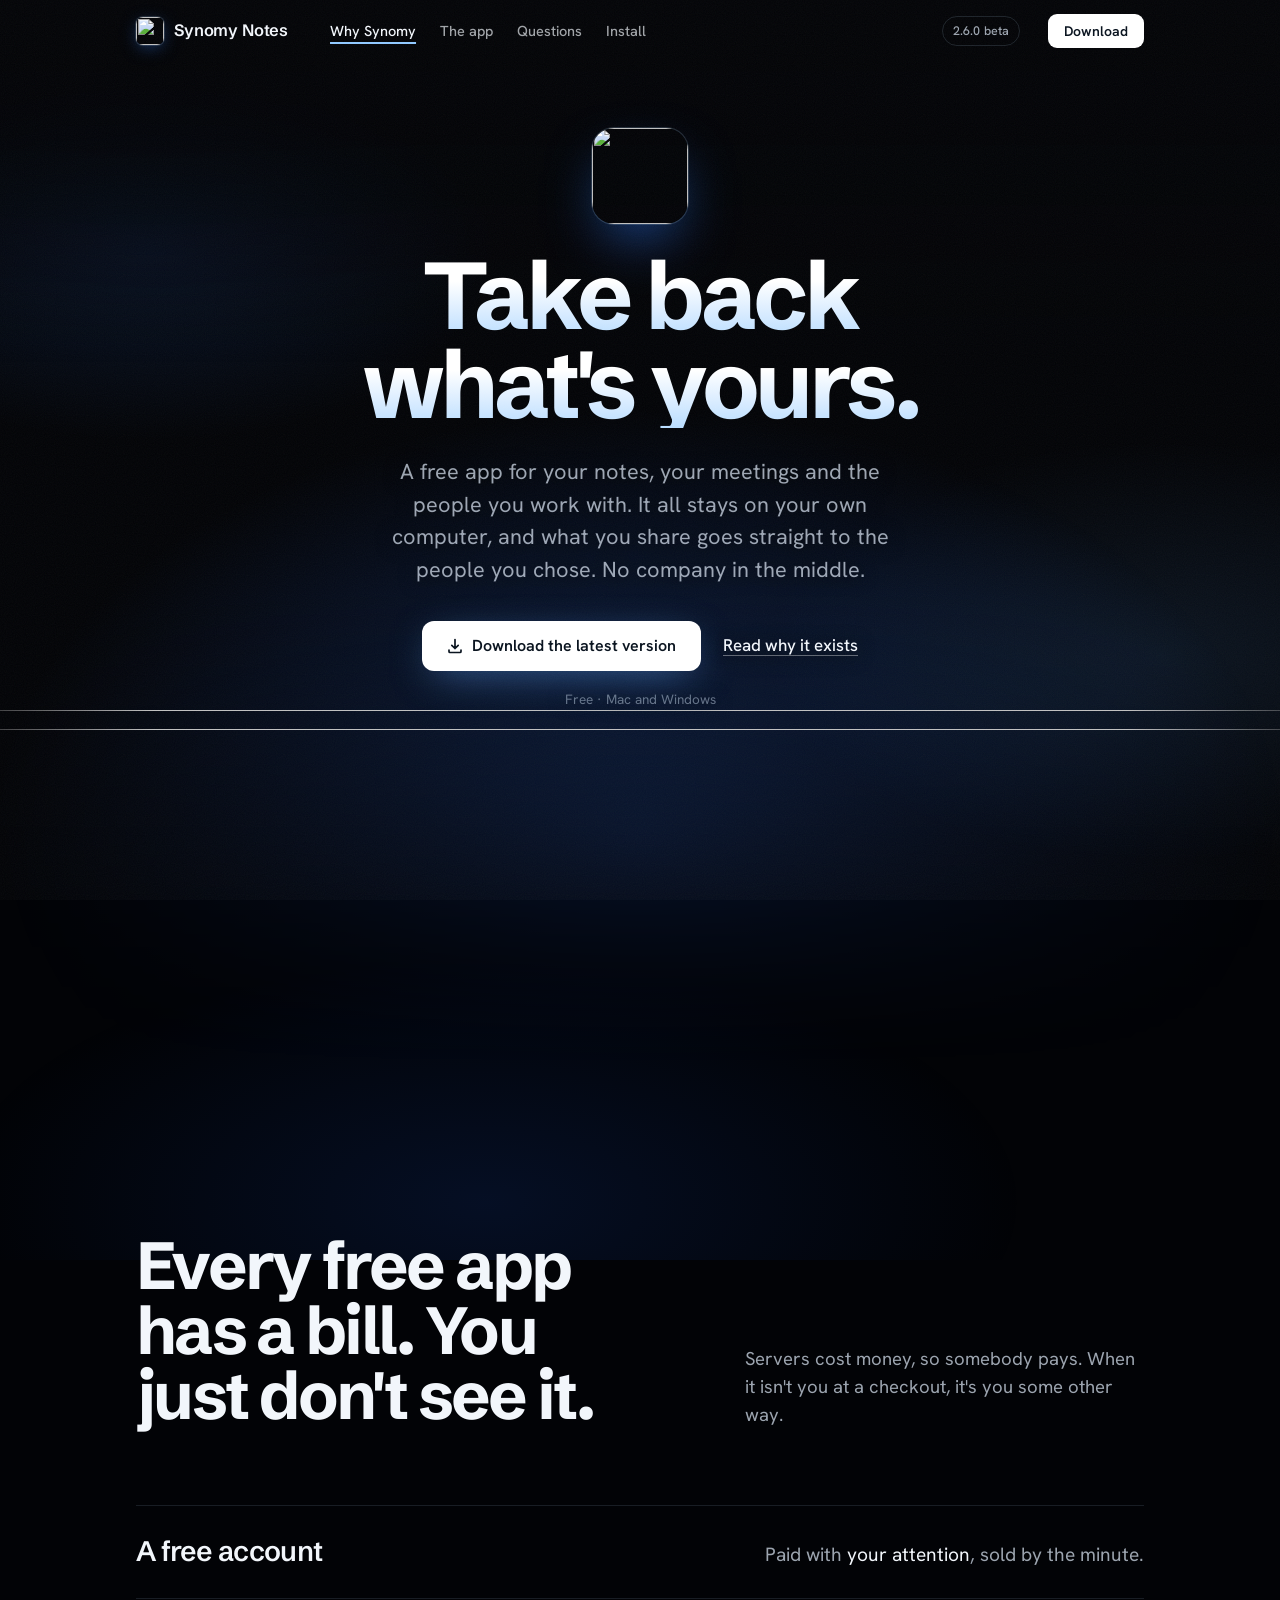
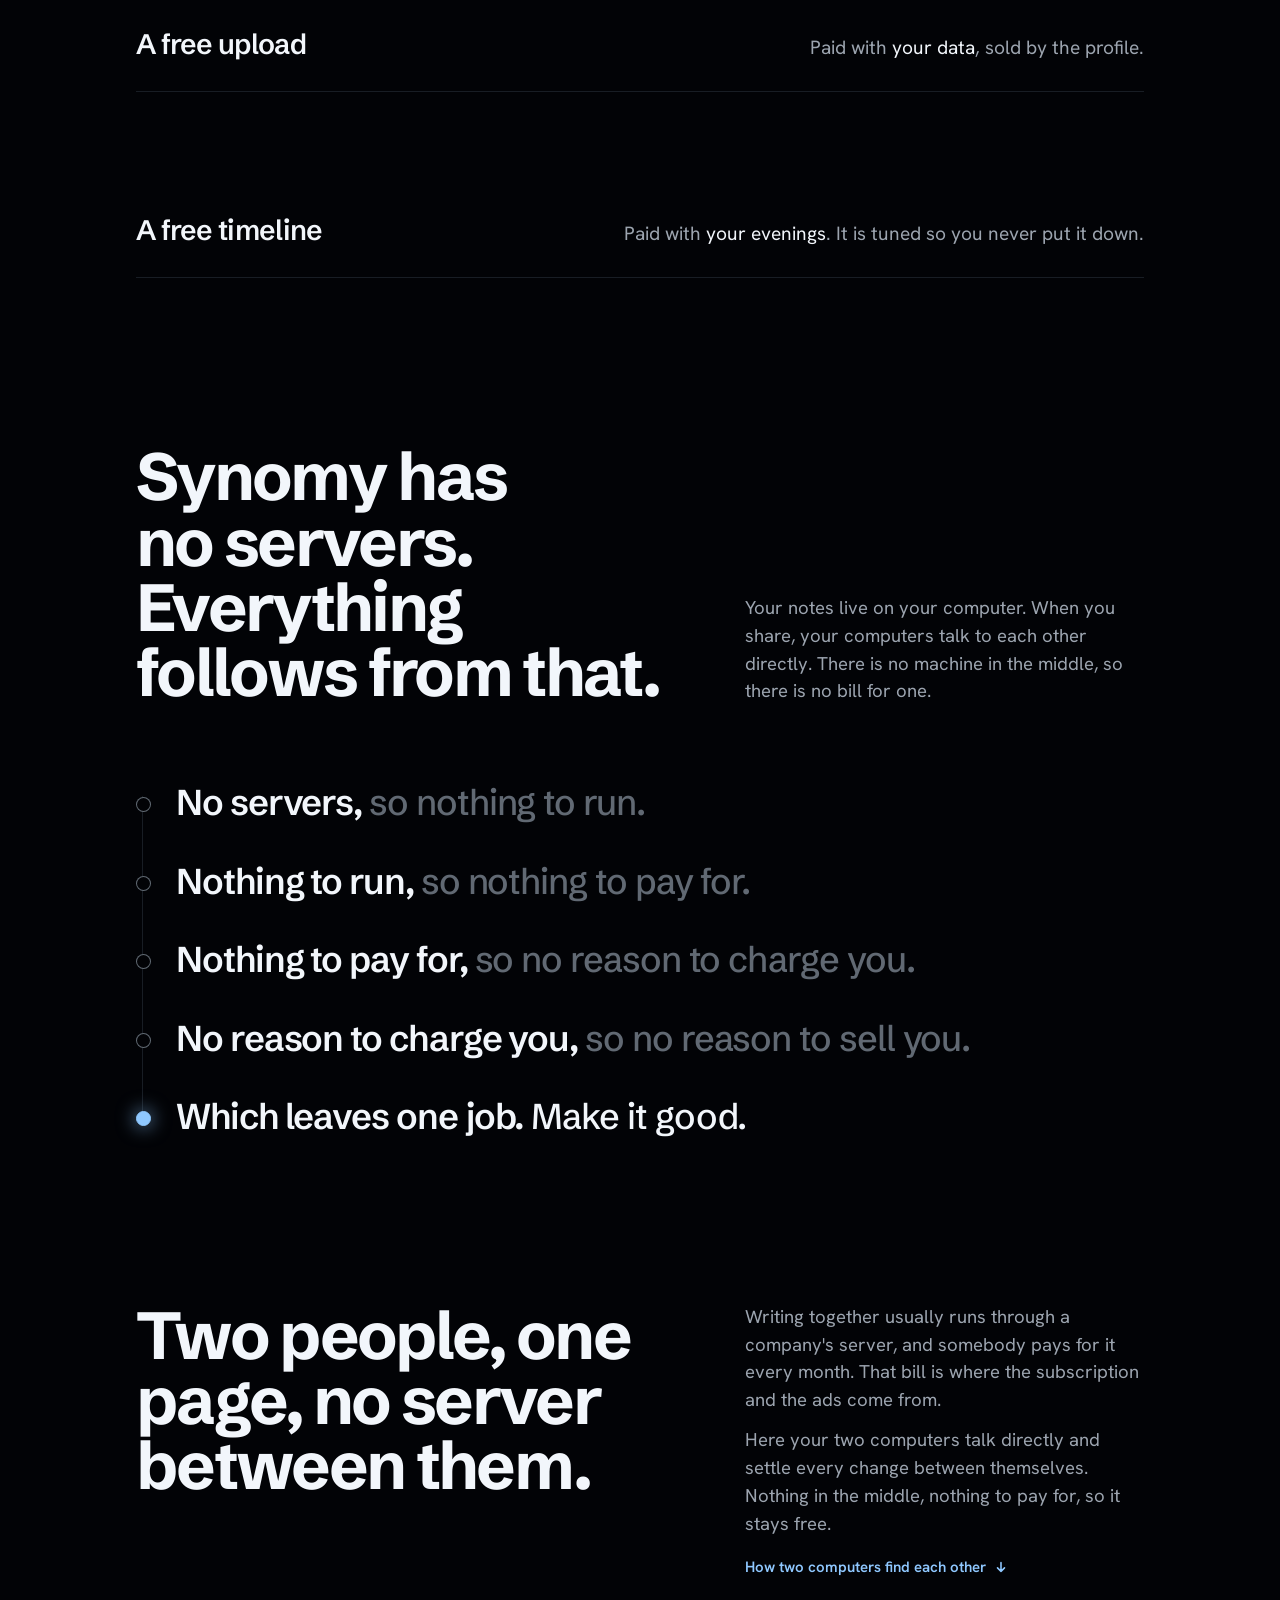
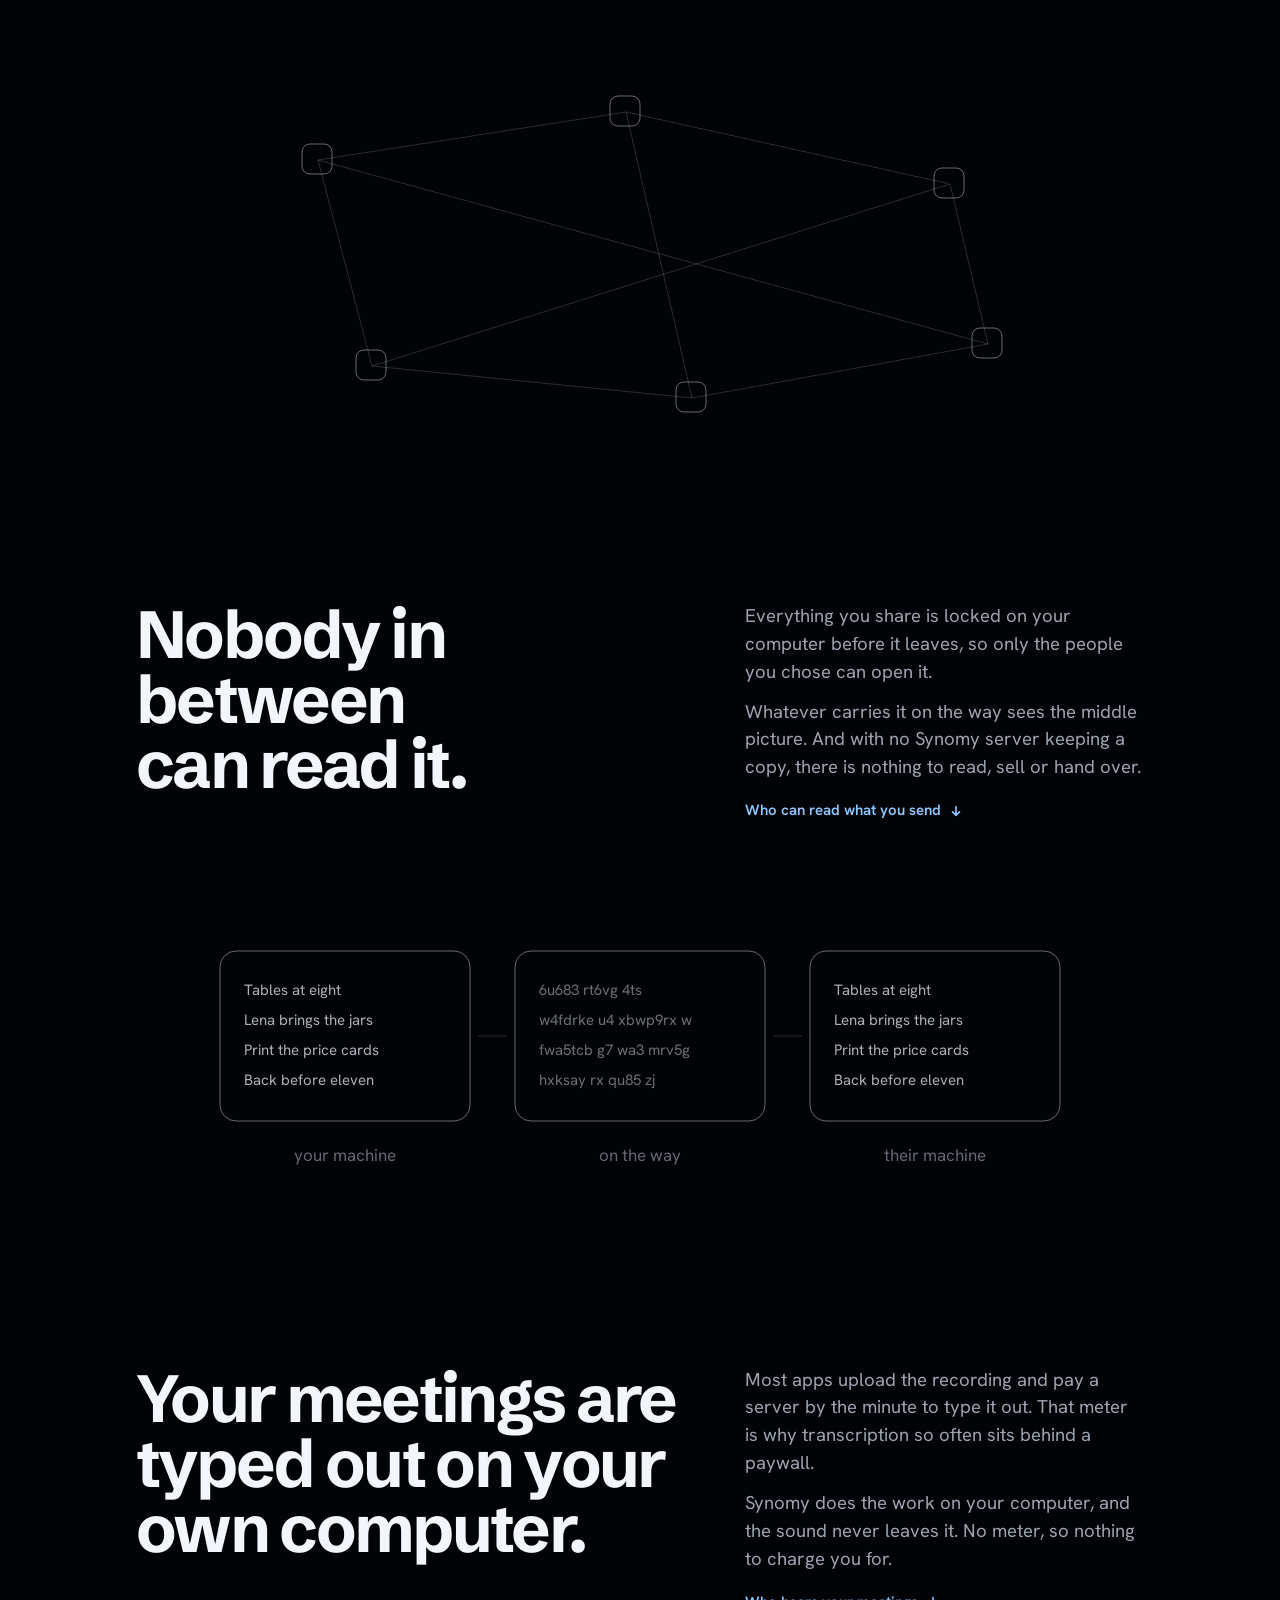
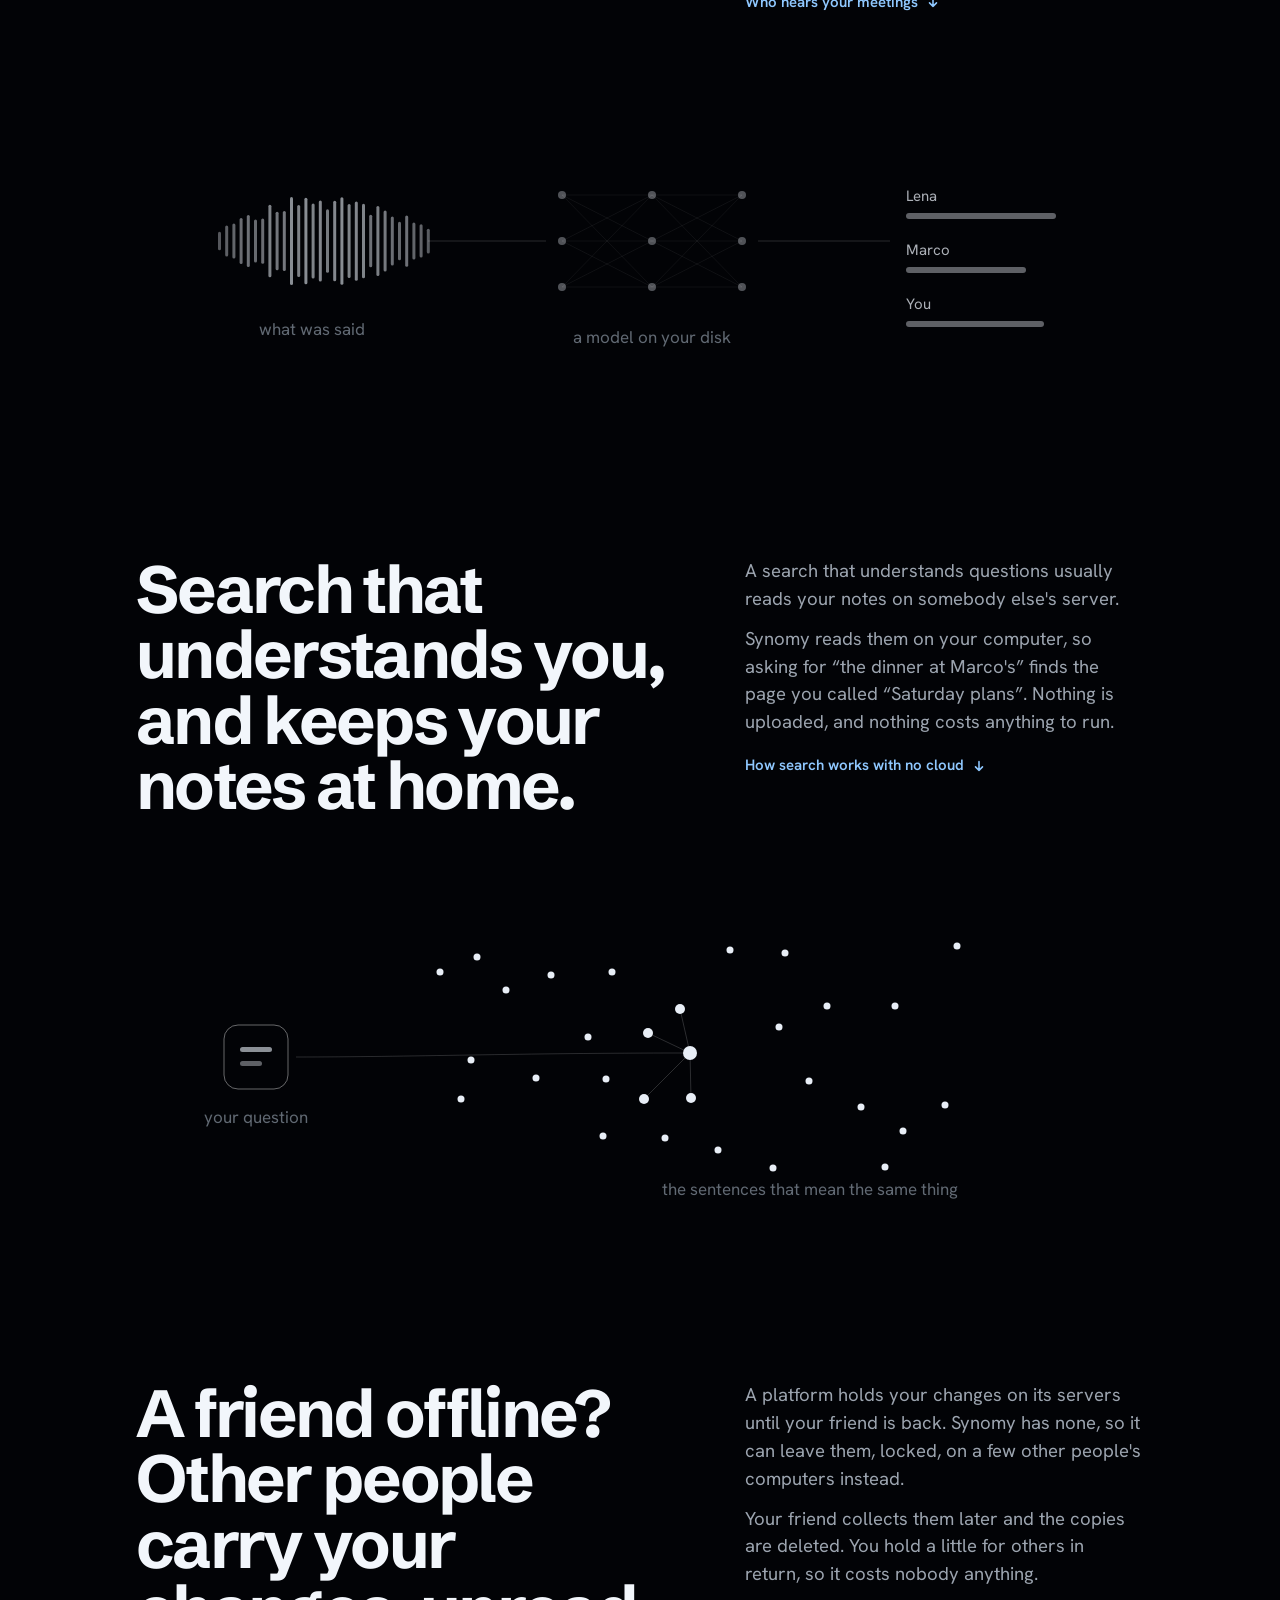
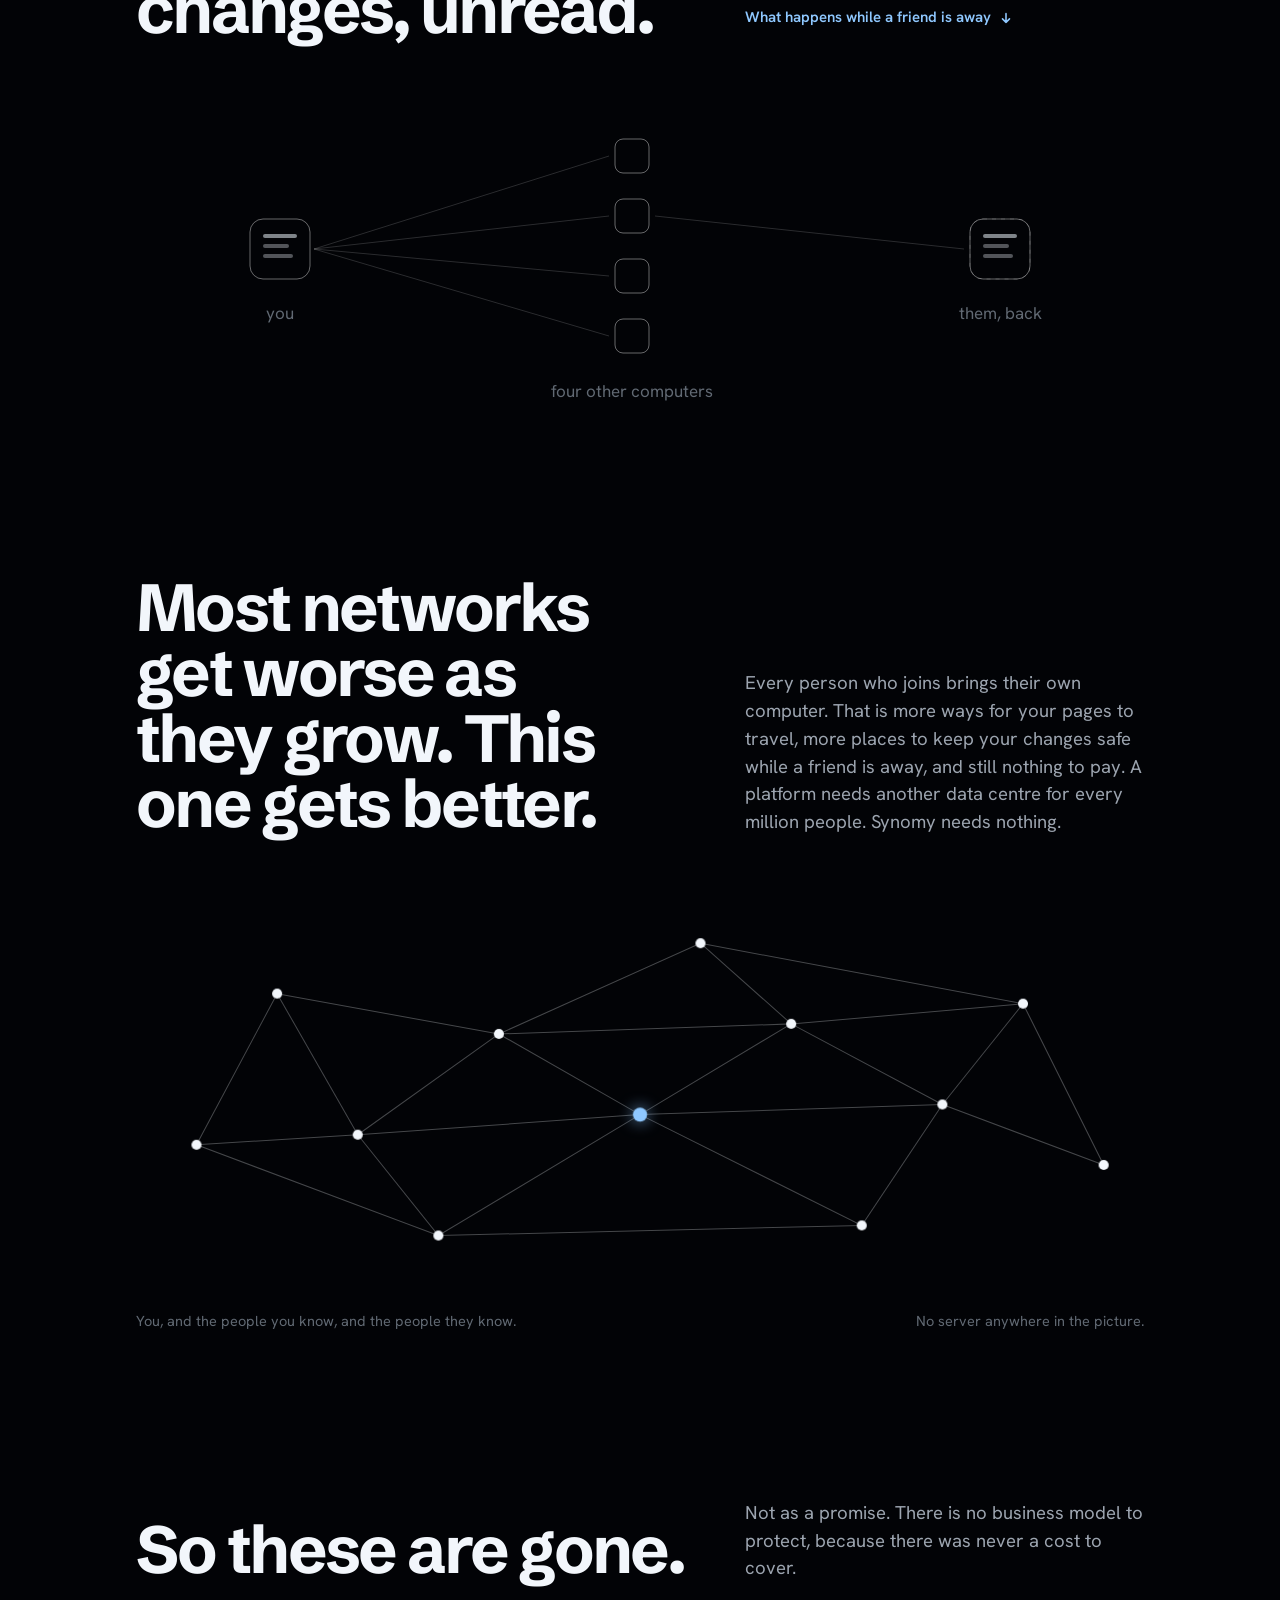
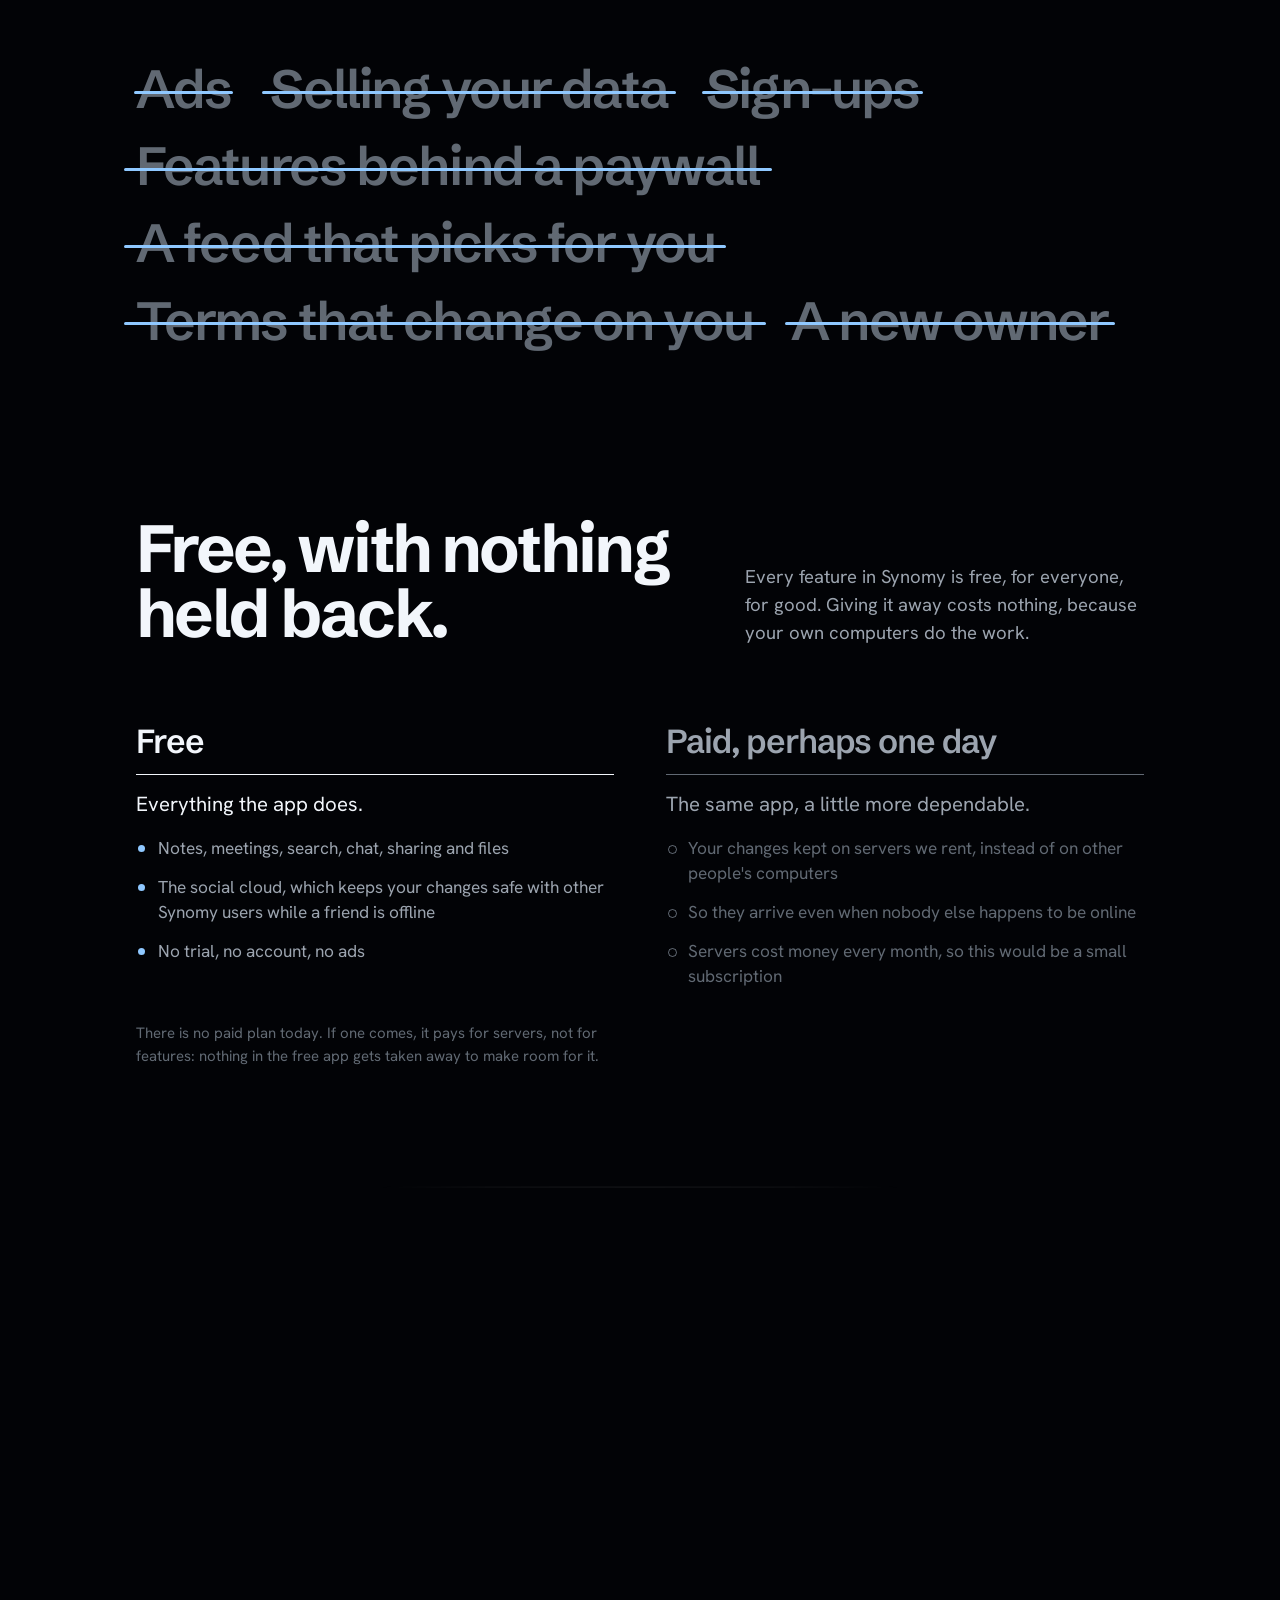
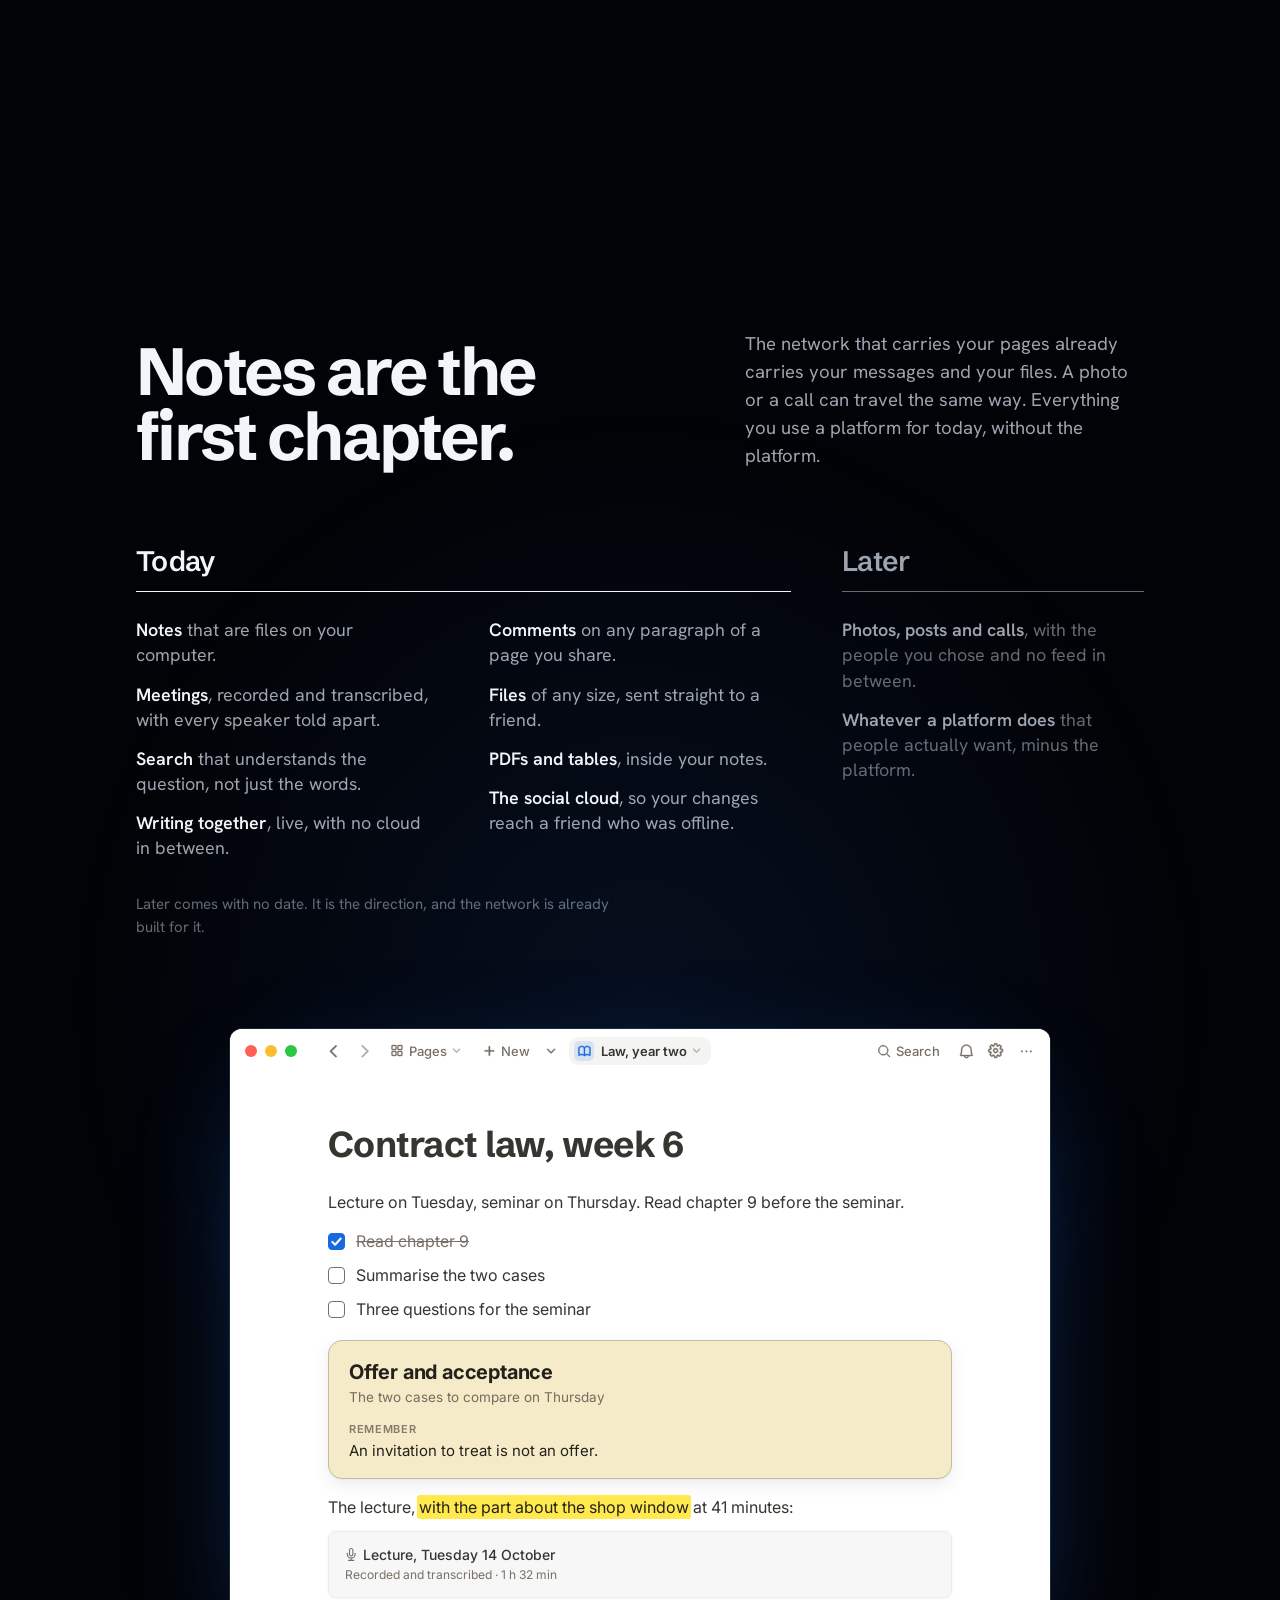
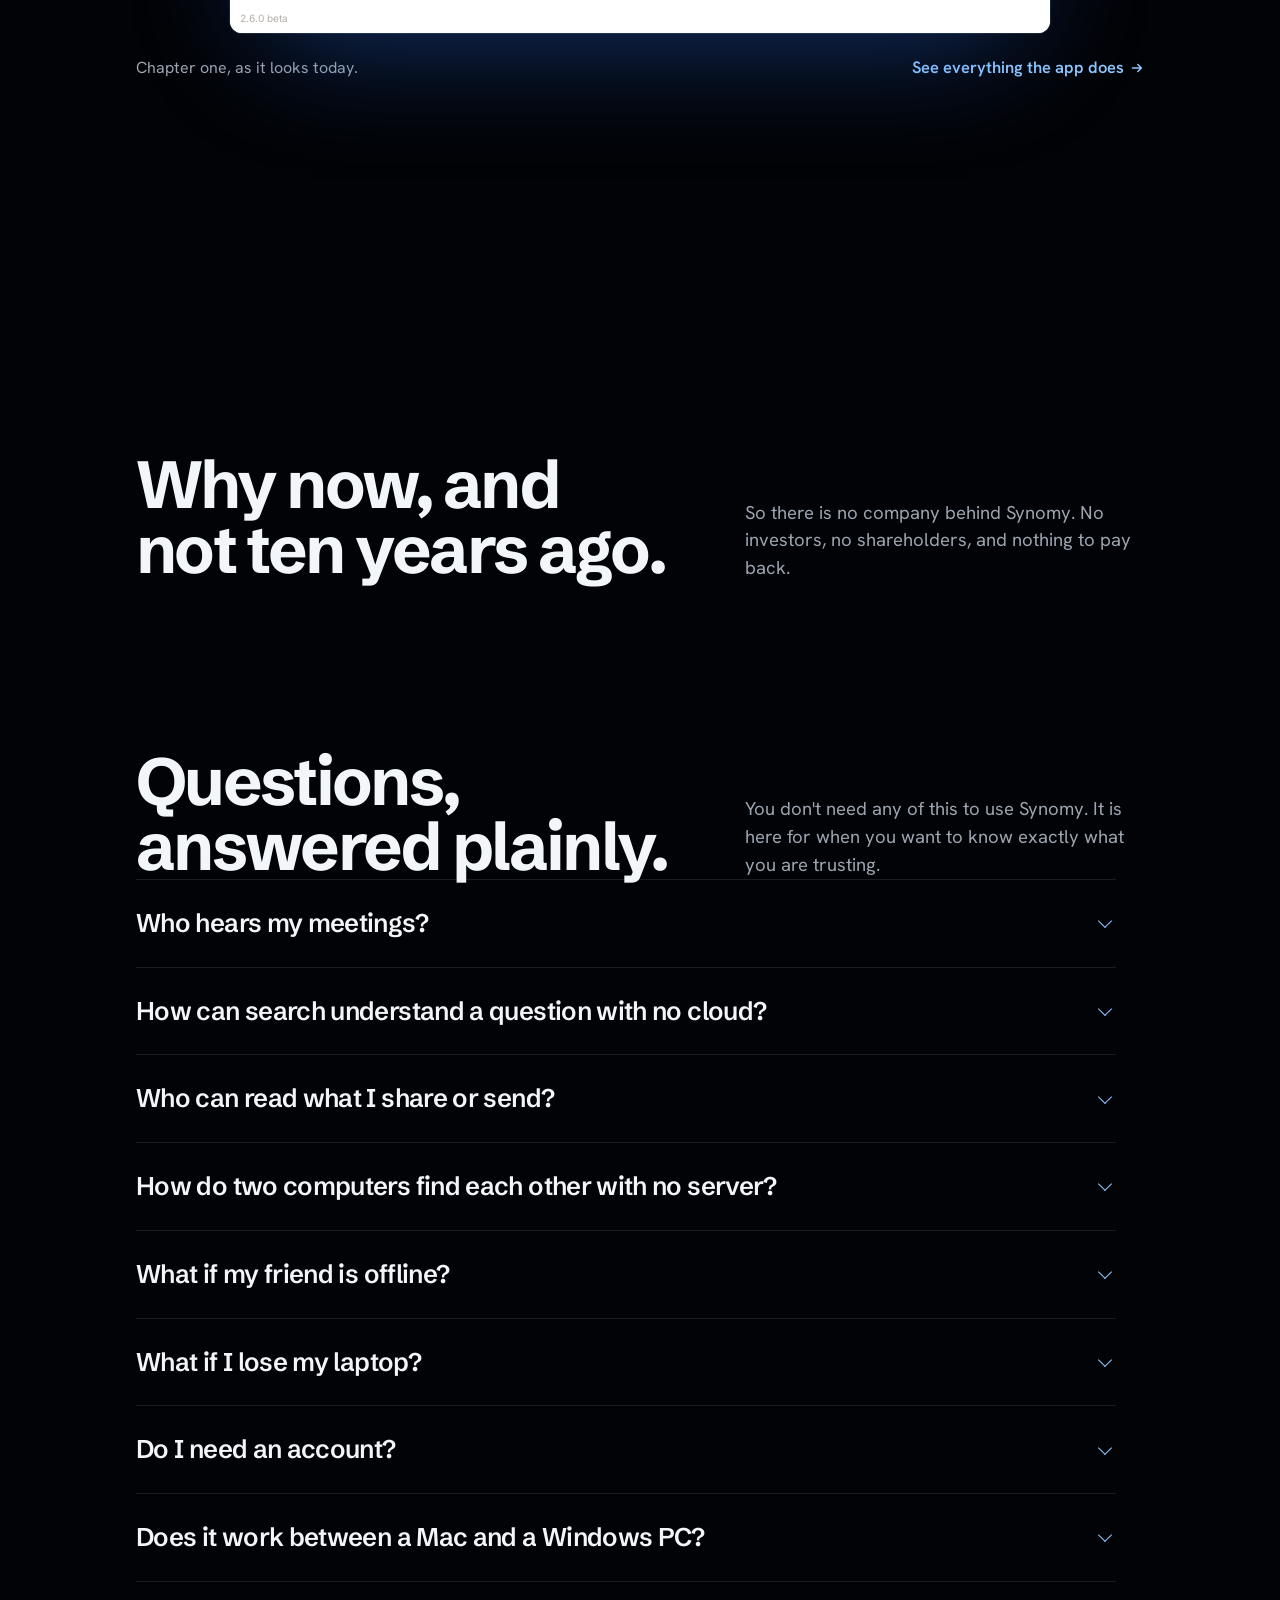
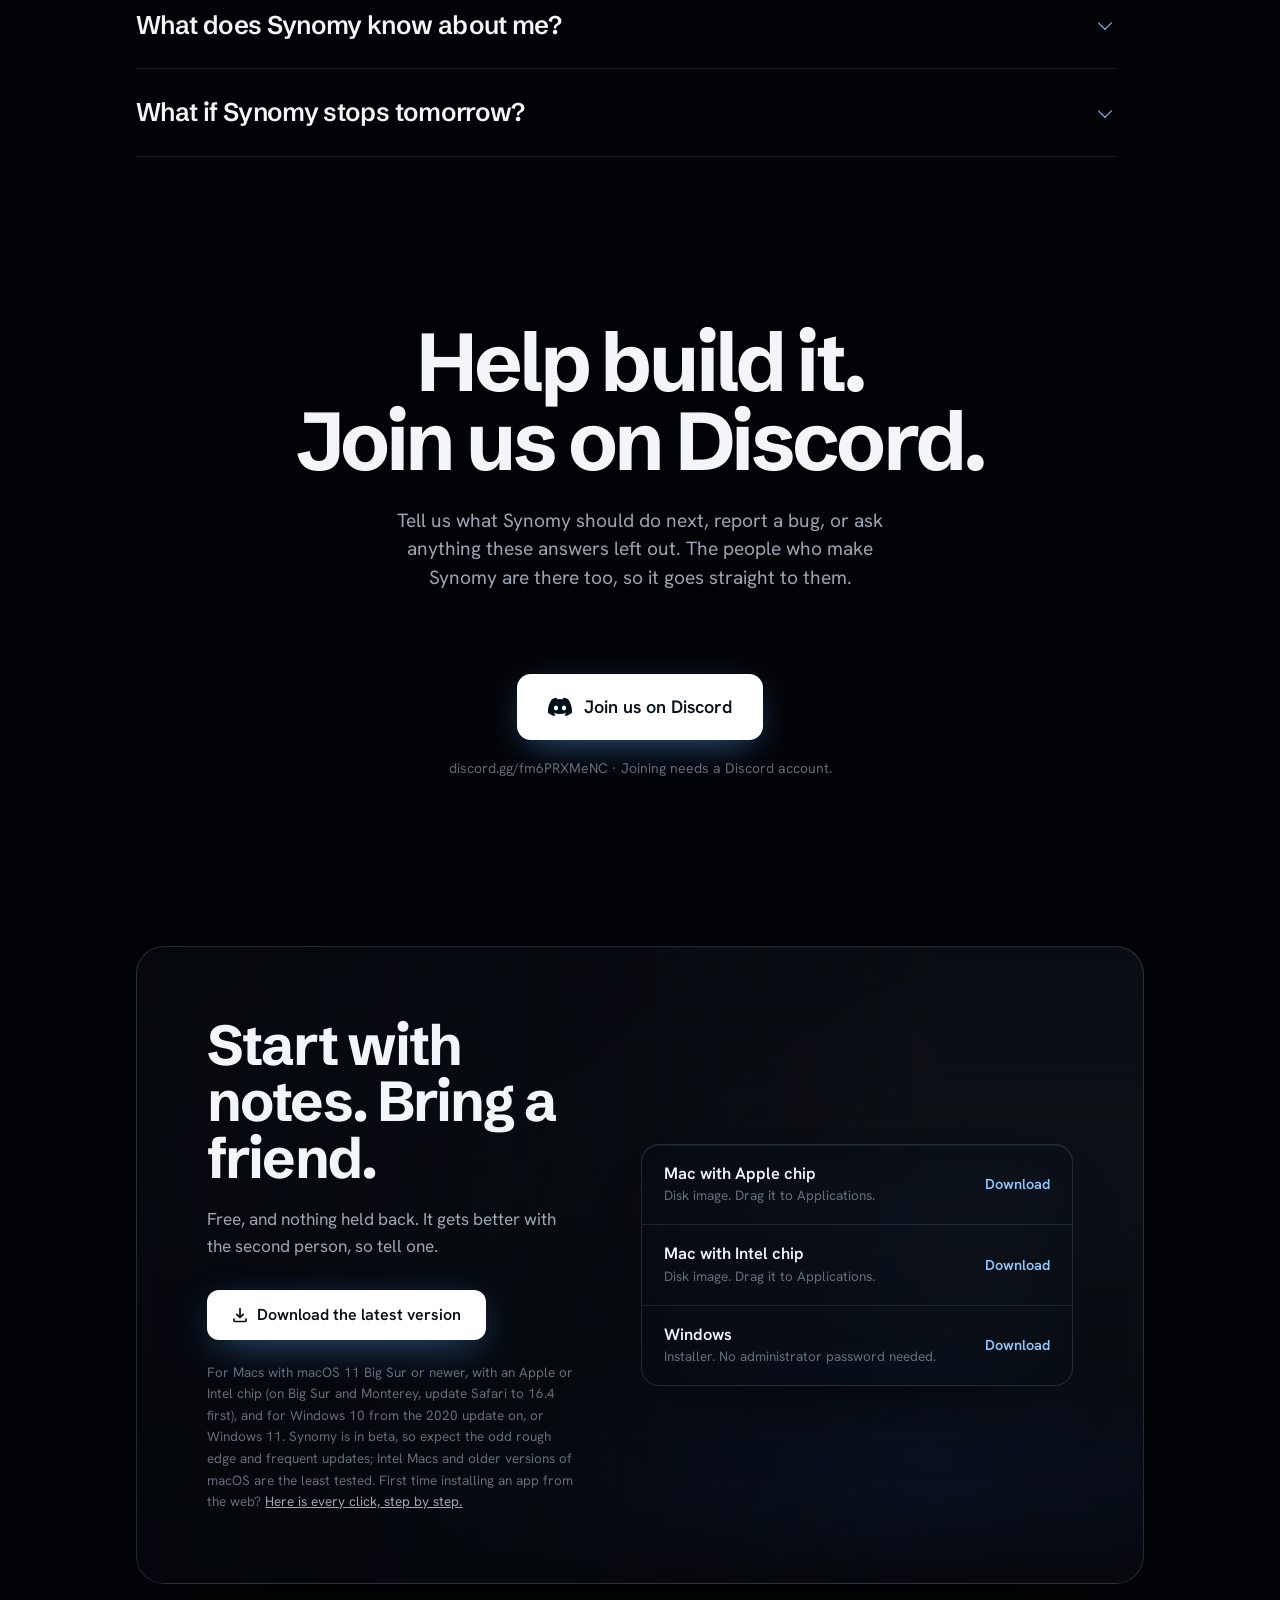
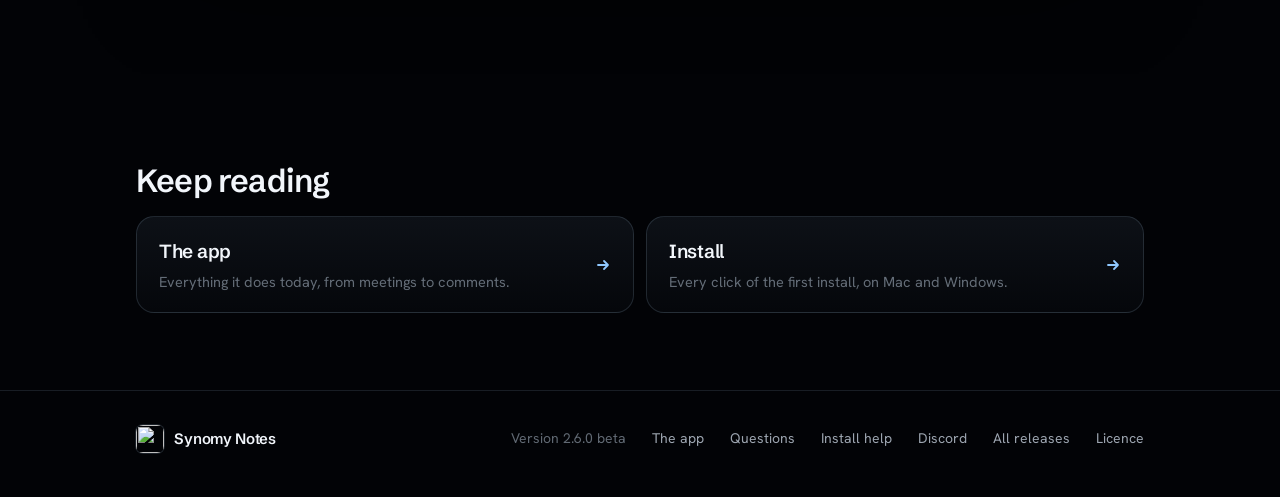
==== commit 78b39eef: "Update the site: why and how on one page with a Q&A, app previews redrawn to 2.6.0, the Discord comm" ====
--- a/index.html
+++ b/index.html
@@ -4,7 +4,7 @@
 <meta charset="utf-8">
 <meta name="viewport" content="width=device-width, initial-scale=1">
 <title>Synomy: take back what's yours</title>
-<meta name="description" content="Synomy is a free app for your notes, your meetings and the people you work with. Everything stays on your own computer, and what you share goes straight to the people you chose. No company in the middle, no ads, nobody to sell you to.">
+<meta name="description" content="Synomy is a free app for your notes, your meetings and the people you work with. Everything stays on your own computer, and what you share goes straight to the people you chose. Why it is free, how it works with no servers, and plain answers to fair questions.">
 
 <meta property="og:title" content="Synomy: take back what's yours">
 <meta property="og:description" content="A free app for your notes, meetings and the people you work with. It stays on your computer. Nobody in the middle.">
@@ -22,15 +22,19 @@
 <link rel="preconnect" href="https://fonts.googleapis.com">
 <link rel="preconnect" href="https://fonts.gstatic.com" crossorigin>
 <link href="https://fonts.googleapis.com/css2?family=Schibsted+Grotesk:wght@500;600;700&family=Hanken+Grotesk:wght@400;500;600&family=Inter:wght@400;500;600;700&display=swap" rel="stylesheet">
-<link rel="stylesheet" href="assets/site.css?v=e9ca61b6">
+<link rel="stylesheet" href="assets/site.css?v=75a333ee">
 <script>document.documentElement.className += ' js';</script>
 
-<style>
-/* ------------------------------------------------------------------ The mission page
-   index.html says why Synomy exists. app.html says what it does; how.html says
-   what is underneath. This page is an argument, so it is set like one: a chapter
-   is a large statement on the left, one sentence on the right, and one plain
-   picture underneath at full width. White type in the night, one ice blue. */
+<style><style>
+/* ------------------------------------------------------------------ Why, and how
+   index.html says why Synomy exists and how it works, on one page (October
+   2026: how.html was a second tab, and a reader had to leave the argument to
+   check it). app.html says what it does. The argument is set like one: a
+   chapter is a large statement on the left, its sentences on the right, one
+   plain picture underneath. The middle chapters take one part of the app each,
+   say what it usually costs somebody to run, how Synomy runs it with nothing
+   in between, and point down to the question that goes deeper. White type in
+   the night, one ice blue. */
 
 /* ---- the hero: type in the night, the range rising under it ----
    The summit shows at the bottom of the first screen and the rest of the range
@@ -127,18 +131,12 @@
 .cols .soon li { color: var(--ink-3); }
 .cols .soon li b { color: var(--ink-2); }
 .today-shot { margin-top: clamp(56px, 7vw, 96px); }
-.today-shot .hero-shot { margin: 0 auto; padding-inline: 0; max-width: 1000px; }
+.today-shot .hero-shot { margin: 0 auto; padding-inline: 0; max-width: 820px; }
 .today-shot .shot-move { animation: none; }
-.today-shot .app { --w: 1100; }
-.today-shot .a-desk { min-height: calc(var(--u) * 560); }
-.today-shot .e-cur { display: none; }
-/* The window fades out rather than under a painted night: the night behind it
-   is lit, and a painted one would show as a darker band. */
-.today-shot .hero-shot {
-  position: relative; max-height: 520px; overflow: hidden;
-  -webkit-mask-image: linear-gradient(180deg, #000 52%, transparent 96%);
-  mask-image: linear-gradient(180deg, #000 52%, transparent 96%);
-}
+.today-shot .app { --w: 960; }
+/* The whole window, smaller, rather than a big one fading out at its middle:
+   a window cut in half read as a picture of a window. */
+.today-shot .a-desk { height: calc(var(--u) * 560); }
 .today-cap { display: flex; flex-wrap: wrap; justify-content: space-between; align-items: baseline; gap: 12px 24px; margin-top: 22px; }
 .today-cap p { font-size: 16px; color: var(--ink-2); }
 .today-cap .more { margin: 0; }
@@ -153,7 +151,6 @@
   .plans { grid-template-columns: minmax(0, 1fr); gap: 40px; }
   .ledger li { grid-template-columns: minmax(0, 1fr); gap: 6px; }
   .ledger span { text-align: left; }
-  .today-shot .hero-shot { max-height: 380px; }
 }
 @media (max-width: 640px) {
   .hero.say h1.hero-h { font-size: clamp(38px, 11vw, 52px); }
@@ -167,6 +164,74 @@
   .grow circle { opacity: 1; }
   .grow line { stroke-dashoffset: 0; }
 }
+
+/* The drawings, from the old how.html. `ln` draws a path, `in` fades a thing in,
+   `trav` walks a shape along `--p`, `lay` is one wave of light through a model,
+   `sc` is text that will not settle, `wv` is sound. A drawing plays when its
+   chapter scrolls in. Held to 900 wide, the width they were drawn at: across
+   the whole column they stood taller than the argument beside them. */
+.art { display: block; width: 100%; max-width: 900px; height: auto; max-height: 46vh; margin-inline: auto; }
+.art .ln { stroke-dasharray: var(--len, 400); stroke-dashoffset: var(--len, 400); }
+.is-in .art .ln { animation: draw 1.4s var(--ease) both; animation-delay: var(--at, 0s); }
+@keyframes draw { to { stroke-dashoffset: 0; } }
+.art .in { opacity: 0; }
+.is-in .art .in { animation: fade .8s var(--ease) both; animation-delay: var(--at, 0s); }
+@keyframes fade { to { opacity: 1; } }
+.art .trav { offset-path: var(--p); offset-rotate: 0deg; opacity: 0; }
+.is-in .art .trav { animation: trav var(--dur, 2.4s) linear infinite; animation-delay: var(--at, .6s); }
+.is-in .art .trav.once { animation-iteration-count: 1; animation-fill-mode: both; }
+@keyframes trav {
+  0% { offset-distance: 0%; opacity: 0; }
+  12% { opacity: 1; }
+  86% { opacity: 1; }
+  100% { offset-distance: 100%; opacity: 0; }
+}
+.art .halo { transform-box: fill-box; transform-origin: center; opacity: 0; }
+.is-in .art .halo { animation: halo 2.6s var(--ease) both; animation-delay: var(--at, 0s); }
+@keyframes halo { 0% { opacity: .45; transform: scale(.2); } 80%, 100% { opacity: 0; transform: scale(1.35); } }
+.art .wv { transform-box: fill-box; transform-origin: center; }
+.is-in .art .wv { animation: wv 1.5s ease-in-out infinite alternate; animation-delay: calc(var(--i) * -127ms); }
+@keyframes wv { from { transform: scaleY(.3); } to { transform: scaleY(1); } }
+.art .lay { opacity: .34; }
+.is-in .art .lay { animation: lay 3.6s ease-in-out infinite; animation-delay: calc(var(--l) * .34s); }
+@keyframes lay { 0%, 46%, 100% { opacity: .34; } 16% { opacity: 1; } }
+.is-in .art .sc { animation: shuffle 3s steps(1, end) infinite; }
+.is-in .art .sc.s2 { animation-delay: 1s; }
+.is-in .art .sc.s3 { animation-delay: 2s; }
+@keyframes shuffle { 0%, 33% { opacity: 1; } 34%, 100% { opacity: 0; } }
+.art .sc.s2, .art .sc.s3 { opacity: 0; }
+.art text { font-family: var(--body); font-size: 17px; fill: var(--ink-3); }
+.art .body { font-size: 15px; fill: rgba(232, 238, 246, .74); }
+.art .body.dim { fill: rgba(232, 238, 246, .46); }
+.art .wire { stroke: rgba(255, 255, 255, .16); stroke-width: 1; fill: none; }
+.art .edge { stroke: rgba(255, 255, 255, .17); stroke-width: 1; fill: none; }
+.art .box { fill: none; stroke: rgba(255, 255, 255, .4); stroke-width: 1; }
+.art .box.off { stroke: rgba(255, 255, 255, .18); stroke-dasharray: 4 5; }
+/* The waiting pages: they sit, then the wire draws, then they go one by one. */
+.is-in .art .wait { animation: fade .6s var(--ease) both; animation-delay: var(--at, 0s); }
+.art .wait { opacity: 0; }
+.is-in .art .gone { animation: unfade .3s ease both; animation-delay: var(--at, 0s); }
+@keyframes unfade { to { opacity: 0; } }
+.art .ice { fill: var(--ice); }
+
+@media (max-width: 860px) {
+  .art { max-height: none; }
+  /* A drawing laid out for a wide screen shrinks to a third on a phone, so its
+     writing and its lines are drawn heavier there to stay readable. */
+  .art text { font-size: 30px; }
+  .art .body { font-size: 21px; }
+  .art .box, .art .wire, .art .edge { stroke-width: 1.8; }
+}
+@media (prefers-reduced-motion: reduce) {
+  .art .in, .art .trav, .art .wait { opacity: 1; animation: none !important; }
+  .art .gone { opacity: 0; }
+  .art .ln { stroke-dashoffset: 0; animation: none !important; }
+  .art .trav { offset-distance: 55%; }
+  .art .sc, .art .wv, .art .lay, .art .halo { animation: none !important; }
+}
+
+/* Two paragraphs and a link beside a heading: both sides start at the top. */
+.ch.how .ch-head { align-items: start; }
 </style>
 </head>
 <body>
@@ -180,11 +245,11 @@
     <nav class="nav" aria-label="Pages">
       <a class="here" href="index.html">Why Synomy</a>
       <a href="app.html">The app</a>
-      <a href="how.html">How it works</a>
+      <a href="#questions">Questions</a>
       <a href="install.html">Install</a>
     </nav>
     <div class="bar-sp"></div>
-    <span class="ver" data-version>2.4.20 beta</span>
+    <span class="ver" data-version>2.6.0 beta</span>
     <a class="btn btn-sm btn-bar" id="cta-bar" href="https://github.com/LarsLagauw/synomy-releases/releases/latest">Download</a>
   </div>
 </header>
@@ -254,56 +319,327 @@
     </div>
   </section>
 
-  <!-- ============================================================ Gone -->
-  <section class="ch" id="gone">
-    <div class="wrap">
-      <div class="ch-head">
-        <h2 class="rv">So these are gone.</h2>
-        <p class="rv" style="--d:80ms">Not as a promise. There is no business model to protect, because there was never a cost to cover.</p>
-      </div>
-      <div class="ch-vis">
-        <ul class="gone rv" data-vig>
-          <li style="--i:0">Ads</li>
-          <li style="--i:1">Selling your data</li>
-          <li style="--i:2">Sign-ups</li>
-          <li style="--i:3">Features behind a paywall</li>
-          <li style="--i:4">A feed that picks for you</li>
-          <li style="--i:5">Terms that change on you</li>
-          <li style="--i:6">A new owner</li>
-        </ul>
-      </div>
-    </div>
-  </section>
-
-  <!-- ============================================================ Free -->
-  <section class="ch" id="free">
-    <div class="wrap">
-      <div class="ch-head">
-        <h2 class="rv">Free, with nothing held back.</h2>
-        <p class="rv" style="--d:80ms">Every feature in Synomy is free, for everyone, for good. Giving it away costs nothing, because your own computers do the work.</p>
-      </div>
-      <div class="ch-vis">
-        <div class="plans">
-          <div class="plan rv" style="--d:0ms">
-            <h3>Free</h3>
-            <p class="plan-say">Everything the app does.</p>
-            <ul>
-              <li>Notes, meetings, search, chat, sharing and files</li>
-              <li>The social cloud, which keeps your changes safe with other Synomy users while a friend is offline</li>
-              <li>No trial, no account, no ads</li>
-            </ul>
-          </div>
-          <div class="plan later rv" style="--d:120ms">
-            <h3>Paid, perhaps one day</h3>
-            <p class="plan-say">The same app, a little more dependable.</p>
-            <ul>
-              <li>Your changes kept on servers we rent, instead of on other people's computers</li>
-              <li>So they arrive even when nobody else happens to be online</li>
-              <li>Servers cost money every month, so this would be a small subscription</li>
-            </ul>
-          </div>
-        </div>
-        <p class="ch-fine rv" style="--d:200ms">There is no paid plan today. If one comes, it pays for servers, not for features: nothing in the free app gets taken away to make room for it.</p>
+  <section class="ch how" id="together">
+    <div class="wrap">
+      <div class="ch-head">
+        <h2 class="rv">Two people, one page, no server between them.</h2>
+        <div>
+          <p class="rv" style="--d:80ms">Writing together usually runs through a company's server, and somebody pays for it every month. That bill is where the subscription and the ads come from.</p>
+          <p class="rv" style="--d:150ms">Here your two computers talk directly and settle every change between themselves. Nothing in the middle, nothing to pay for, so it stays free.</p>
+          <a class="deeper rv" style="--d:220ms" href="#finding">How two computers find each other <svg viewBox="0 0 16 16" fill="none" stroke="currentColor" stroke-width="1.8" stroke-linecap="round" stroke-linejoin="round" aria-hidden="true"><path d="M8 3v10M4 9l4 4 4-4"/></svg></a>
+        </div>
+      </div>
+      <div class="ch-vis rv" style="--d:120ms" data-vig>
+        <svg class="art" viewBox="0 0 900 380" role="img" aria-label="Machines passing locked pages straight to one another, with nothing in the centre">
+        <g class="edge">
+        <path class="ln" style="--len:330;--at:.2s" d="M128 104 L436 56"/>
+        <path class="ln" style="--len:330;--at:.3s" d="M436 56 L760 128"/>
+        <path class="ln" style="--len:300;--at:.4s" d="M760 128 L798 288"/>
+        <path class="ln" style="--len:330;--at:.5s" d="M798 288 L502 342"/>
+        <path class="ln" style="--len:330;--at:.6s" d="M502 342 L182 310"/>
+        <path class="ln" style="--len:300;--at:.7s" d="M182 310 L128 104"/>
+        <path class="ln" style="--len:700;--at:.85s" d="M128 104 L798 288"/>
+        <path class="ln" style="--len:700;--at:.95s" d="M182 310 L760 128"/>
+        <path class="ln" style="--len:700;--at:1.05s" d="M436 56 L502 342"/>
+        </g>
+        <g class="in" style="--at:.15s">
+        <rect class="box" x="112" y="88" width="30" height="30" rx="8"/>
+        <rect class="box" x="420" y="40" width="30" height="30" rx="8"/>
+        <rect class="box" x="744" y="112" width="30" height="30" rx="8"/>
+        <rect class="box" x="782" y="272" width="30" height="30" rx="8"/>
+        <rect class="box" x="486" y="326" width="30" height="30" rx="8"/>
+        <rect class="box" x="166" y="294" width="30" height="30" rx="8"/>
+        </g>
+        <g class="trav" style="--p:path('M128 104 L798 288');--dur:3.4s;--at:1.4s"><rect x="-10" y="-8" width="20" height="16" rx="5" class="ice"/></g>
+        <g class="trav" style="--p:path('M182 310 L760 128');--dur:3.4s;--at:3.2s"><rect x="-10" y="-8" width="20" height="16" rx="5" class="ice"/></g>
+        </svg>
+      </div>
+    </div>
+  </section>
+
+  <section class="ch how" id="locked">
+    <div class="wrap">
+      <div class="ch-head">
+        <h2 class="rv">Nobody in between can read it.</h2>
+        <div>
+          <p class="rv" style="--d:80ms">Everything you share is locked on your computer before it leaves, so only the people you chose can open it.</p>
+          <p class="rv" style="--d:150ms">Whatever carries it on the way sees the middle picture. And with no Synomy server keeping a copy, there is nothing to read, sell or hand over.</p>
+          <a class="deeper rv" style="--d:220ms" href="#sealed">Who can read what you send <svg viewBox="0 0 16 16" fill="none" stroke="currentColor" stroke-width="1.8" stroke-linecap="round" stroke-linejoin="round" aria-hidden="true"><path d="M8 3v10M4 9l4 4 4-4"/></svg></a>
+        </div>
+      </div>
+      <div class="ch-vis rv" style="--d:120ms" data-vig>
+        <svg class="art" viewBox="0 0 900 300" role="img" aria-label="A page that reads plainly on your machine, is unreadable on the way, and reads plainly again on theirs">
+        <g class="in" style="--at:.05s">
+        <rect class="box" x="30" y="52" width="250" height="170" rx="16"/>
+        <text x="54" y="96" class="body">Tables at eight</text>
+        <text x="54" y="126" class="body">Lena brings the jars</text>
+        <text x="54" y="156" class="body">Print the price cards</text>
+        <text x="54" y="186" class="body">Back before eleven</text>
+        <text x="155" y="262" text-anchor="middle" font-size="16">your machine</text>
+        </g>
+        <line class="wire ln" style="--len:60;--at:.5s" x1="288" y1="137" x2="317" y2="137"/>
+        <g class="in" style="--at:.7s">
+        <rect class="box" x="325" y="52" width="250" height="170" rx="16" stroke="rgba(255,255,255,.22)"/>
+        <g class="sc s1">
+        <text x="349" y="96" class="body dim">6u683 rt6vg 4ts</text>
+        <text x="349" y="126" class="body dim">w4fdrke u4 xbwp9rx w</text>
+        <text x="349" y="156" class="body dim">fwa5tcb g7 wa3 mrv5g</text>
+        <text x="349" y="186" class="body dim">hxksay rx qu85 zj</text>
+        </g>
+        <g class="sc s2">
+        <text x="349" y="96" class="body dim">3htk cv pd pc9a</text>
+        <text x="349" y="126" class="body dim">agg88bs zpqcv g3yjmc</text>
+        <text x="349" y="156" class="body dim">ma9q eh dabr4sf ugrtg</text>
+        <text x="349" y="186" class="body dim">3eqxpdp gaj64 k7ag</text>
+        </g>
+        <g class="sc s3">
+        <text x="349" y="96" class="body dim">p6w vdbegrj 3w</text>
+        <text x="349" y="126" class="body dim">5kpc cg xhawnn re9vs</text>
+        <text x="349" y="156" class="body dim">e6pfxe 8h5w 2gf x9ugy</text>
+        <text x="349" y="186" class="body dim">7swcq dd t9 h2zp q</text>
+        </g>
+        <text x="450" y="262" text-anchor="middle" font-size="16">on the way</text>
+        </g>
+        <line class="wire ln" style="--len:60;--at:1.1s" x1="583" y1="137" x2="612" y2="137"/>
+        <g class="in" style="--at:1.3s">
+        <rect class="box" x="620" y="52" width="250" height="170" rx="16"/>
+        <text x="644" y="96" class="body">Tables at eight</text>
+        <text x="644" y="126" class="body">Lena brings the jars</text>
+        <text x="644" y="156" class="body">Print the price cards</text>
+        <text x="644" y="186" class="body">Back before eleven</text>
+        <text x="745" y="262" text-anchor="middle" font-size="16">their machine</text>
+        </g>
+        </svg>
+      </div>
+    </div>
+  </section>
+
+  <section class="ch how" id="meetings">
+    <div class="wrap">
+      <div class="ch-head">
+        <h2 class="rv">Your meetings are typed out on your own computer.</h2>
+        <div>
+          <p class="rv" style="--d:80ms">Most apps upload the recording and pay a server by the minute to type it out. That meter is why transcription so often sits behind a paywall.</p>
+          <p class="rv" style="--d:150ms">Synomy does the work on your computer, and the sound never leaves it. No meter, so nothing to charge you for.</p>
+          <a class="deeper rv" style="--d:220ms" href="#hearing">Who hears your meetings <svg viewBox="0 0 16 16" fill="none" stroke="currentColor" stroke-width="1.8" stroke-linecap="round" stroke-linejoin="round" aria-hidden="true"><path d="M8 3v10M4 9l4 4 4-4"/></svg></a>
+        </div>
+      </div>
+      <div class="ch-vis rv" style="--d:120ms" data-vig>
+        <svg class="art" viewBox="0 0 900 300" role="img" aria-label="Sound going into a model on your own machine and coming out as a transcript with speakers told apart">
+        <g class="in" style="--at:.05s">
+        <rect class="wv" style="--i:0" x="28.0" y="140.8" width="3" height="18.4" rx="1.5" fill="#e8eef6" opacity="0.36"/>
+        <rect class="wv" style="--i:1" x="35.2" y="134.6" width="3" height="30.8" rx="1.5" fill="#e8eef6" opacity="0.40"/>
+        <rect class="wv" style="--i:2" x="42.4" y="132.4" width="3" height="35.2" rx="1.5" fill="#e8eef6" opacity="0.42"/>
+        <rect class="wv" style="--i:3" x="49.6" y="127.1" width="3" height="45.9" rx="1.5" fill="#e8eef6" opacity="0.45"/>
+        <rect class="wv" style="--i:4" x="56.8" y="123.9" width="3" height="52.2" rx="1.5" fill="#e8eef6" opacity="0.47"/>
+        <rect class="wv" style="--i:5" x="64.0" y="128.4" width="3" height="43.2" rx="1.5" fill="#e8eef6" opacity="0.44"/>
+        <rect class="wv" style="--i:6" x="71.2" y="127.4" width="3" height="45.3" rx="1.5" fill="#e8eef6" opacity="0.45"/>
+        <rect class="wv" style="--i:7" x="78.4" y="113.8" width="3" height="72.4" rx="1.5" fill="#e8eef6" opacity="0.54"/>
+        <rect class="wv" style="--i:8" x="85.6" y="120.8" width="3" height="58.5" rx="1.5" fill="#e8eef6" opacity="0.49"/>
+        <rect class="wv" style="--i:9" x="92.8" y="119.9" width="3" height="60.2" rx="1.5" fill="#e8eef6" opacity="0.50"/>
+        <rect class="wv" style="--i:10" x="100.0" y="106.1" width="3" height="87.8" rx="1.5" fill="#e8eef6" opacity="0.59"/>
+        <rect class="wv" style="--i:11" x="107.2" y="113.9" width="3" height="72.2" rx="1.5" fill="#e8eef6" opacity="0.54"/>
+        <rect class="wv" style="--i:12" x="114.4" y="106.8" width="3" height="86.4" rx="1.5" fill="#e8eef6" opacity="0.59"/>
+        <rect class="wv" style="--i:13" x="121.6" y="112.6" width="3" height="74.8" rx="1.5" fill="#e8eef6" opacity="0.55"/>
+        <rect class="wv" style="--i:14" x="128.8" y="109.5" width="3" height="81.0" rx="1.5" fill="#e8eef6" opacity="0.57"/>
+        <rect class="wv" style="--i:15" x="136.0" y="118.2" width="3" height="63.6" rx="1.5" fill="#e8eef6" opacity="0.51"/>
+        <rect class="wv" style="--i:16" x="143.2" y="109.8" width="3" height="80.4" rx="1.5" fill="#e8eef6" opacity="0.57"/>
+        <rect class="wv" style="--i:17" x="150.4" y="106.2" width="3" height="87.5" rx="1.5" fill="#e8eef6" opacity="0.59"/>
+        <rect class="wv" style="--i:18" x="157.6" y="113.0" width="3" height="74.0" rx="1.5" fill="#e8eef6" opacity="0.55"/>
+        <rect class="wv" style="--i:19" x="164.8" y="110.4" width="3" height="79.3" rx="1.5" fill="#e8eef6" opacity="0.56"/>
+        <rect class="wv" style="--i:20" x="172.0" y="112.8" width="3" height="74.4" rx="1.5" fill="#e8eef6" opacity="0.55"/>
+        <rect class="wv" style="--i:21" x="179.2" y="123.8" width="3" height="52.4" rx="1.5" fill="#e8eef6" opacity="0.47"/>
+        <rect class="wv" style="--i:22" x="186.4" y="114.9" width="3" height="70.1" rx="1.5" fill="#e8eef6" opacity="0.53"/>
+        <rect class="wv" style="--i:23" x="193.6" y="119.4" width="3" height="61.2" rx="1.5" fill="#e8eef6" opacity="0.50"/>
+        <rect class="wv" style="--i:24" x="200.8" y="125.4" width="3" height="49.2" rx="1.5" fill="#e8eef6" opacity="0.46"/>
+        <rect class="wv" style="--i:25" x="208.0" y="130.8" width="3" height="38.5" rx="1.5" fill="#e8eef6" opacity="0.43"/>
+        <rect class="wv" style="--i:26" x="215.2" y="124.4" width="3" height="51.3" rx="1.5" fill="#e8eef6" opacity="0.47"/>
+        <rect class="wv" style="--i:27" x="222.4" y="131.5" width="3" height="37.0" rx="1.5" fill="#e8eef6" opacity="0.42"/>
+        <rect class="wv" style="--i:28" x="229.6" y="133.3" width="3" height="33.3" rx="1.5" fill="#e8eef6" opacity="0.41"/>
+        <rect class="wv" style="--i:29" x="236.8" y="137.7" width="3" height="24.7" rx="1.5" fill="#e8eef6" opacity="0.38"/>
+        <text x="122" y="244" text-anchor="middle" font-size="16">what was said</text>
+        </g>
+        <g class="in" style="--at:.45s">
+        <g class="edge lay" style="--l:0.50">
+        <line x1="372" y1="104" x2="462" y2="104"/>
+        <line x1="372" y1="104" x2="462" y2="150"/>
+        <line x1="372" y1="104" x2="462" y2="196"/>
+        <line x1="372" y1="150" x2="462" y2="104"/>
+        <line x1="372" y1="150" x2="462" y2="150"/>
+        <line x1="372" y1="150" x2="462" y2="196"/>
+        <line x1="372" y1="196" x2="462" y2="104"/>
+        <line x1="372" y1="196" x2="462" y2="150"/>
+        <line x1="372" y1="196" x2="462" y2="196"/>
+        </g>
+        <g class="edge lay" style="--l:1.50">
+        <line x1="462" y1="104" x2="552" y2="104"/>
+        <line x1="462" y1="104" x2="552" y2="150"/>
+        <line x1="462" y1="104" x2="552" y2="196"/>
+        <line x1="462" y1="150" x2="552" y2="104"/>
+        <line x1="462" y1="150" x2="552" y2="150"/>
+        <line x1="462" y1="150" x2="552" y2="196"/>
+        <line x1="462" y1="196" x2="552" y2="104"/>
+        <line x1="462" y1="196" x2="552" y2="150"/>
+        <line x1="462" y1="196" x2="552" y2="196"/>
+        </g>
+        <g class="lay" style="--l:0">
+        <circle cx="372" cy="104" r="4" fill="#e8eef6"/>
+        <circle cx="372" cy="150" r="4" fill="#e8eef6"/>
+        <circle cx="372" cy="196" r="4" fill="#e8eef6"/>
+        </g>
+        <g class="lay" style="--l:1">
+        <circle cx="462" cy="104" r="4" fill="#e8eef6"/>
+        <circle cx="462" cy="150" r="4" fill="#e8eef6"/>
+        <circle cx="462" cy="196" r="4" fill="#e8eef6"/>
+        </g>
+        <g class="lay" style="--l:2">
+        <circle cx="552" cy="104" r="4" fill="#e8eef6"/>
+        <circle cx="552" cy="150" r="4" fill="#e8eef6"/>
+        <circle cx="552" cy="196" r="4" fill="#e8eef6"/>
+        </g>
+        <text x="462" y="252" text-anchor="middle" font-size="16">a model on your disk</text>
+        </g>
+        <line class="wire ln" style="--len:180;--at:.3s" x1="238" y1="150" x2="356" y2="150"/>
+        <line class="wire ln" style="--len:180;--at:.8s" x1="568" y1="150" x2="700" y2="150"/>
+        <g class="in" style="--at:2.2s">
+        <text x="716" y="110" class="body">Lena</text>
+        <rect x="716" y="122" width="150" height="6" rx="3" fill="#e8eef6" opacity=".4"/>
+        </g>
+        <g class="in" style="--at:2.45s">
+        <text x="716" y="164" class="body">Marco</text>
+        <rect x="716" y="176" width="120" height="6" rx="3" fill="#e8eef6" opacity=".4"/>
+        </g>
+        <g class="in" style="--at:2.7s">
+        <text x="716" y="218" class="body">You</text>
+        <rect x="716" y="230" width="138" height="6" rx="3" fill="#e8eef6" opacity=".4"/>
+        </g>
+        </svg>
+      </div>
+    </div>
+  </section>
+
+  <section class="ch how" id="search">
+    <div class="wrap">
+      <div class="ch-head">
+        <h2 class="rv">Search that understands you, and keeps your notes at home.</h2>
+        <div>
+          <p class="rv" style="--d:80ms">A search that understands questions usually reads your notes on somebody else's server.</p>
+          <p class="rv" style="--d:150ms">Synomy reads them on your computer, so asking for “the dinner at Marco's” finds the page you called “Saturday plans”. Nothing is uploaded, and nothing costs anything to run.</p>
+          <a class="deeper rv" style="--d:220ms" href="#meaning">How search works with no cloud <svg viewBox="0 0 16 16" fill="none" stroke="currentColor" stroke-width="1.8" stroke-linecap="round" stroke-linejoin="round" aria-hidden="true"><path d="M8 3v10M4 9l4 4 4-4"/></svg></a>
+        </div>
+      </div>
+      <div class="ch-vis rv" style="--d:120ms" data-vig>
+        <svg class="art" viewBox="0 0 900 320" role="img" aria-label="A question placed among your sentences, with the closest ones lighting up">
+        <g class="in" style="--at:.05s">
+        <rect class="box" x="34" y="130" width="64" height="64" rx="14"/>
+        <rect x="50" y="152" width="32" height="5" rx="2.5" fill="#e8eef6" opacity=".6"/>
+        <rect x="50" y="166" width="22" height="5" rx="2.5" fill="#e8eef6" opacity=".4"/>
+        <text x="66" y="228" text-anchor="middle" font-size="16">your question</text>
+        </g>
+        <path id="q" class="wire ln" style="--len:420;--at:.4s" d="M106 162 C220 162 330 158 494 158"/>
+        <circle class="in" style="--at:0.30s" cx="422" cy="77" r="3.5" fill="#e8eef6" opacity=".3"/>
+        <circle class="in" style="--at:0.33s" cx="595" cy="58" r="3.5" fill="#e8eef6" opacity=".3"/>
+        <circle class="in" style="--at:0.39s" cx="281" cy="165" r="3.5" fill="#e8eef6" opacity=".3"/>
+        <circle class="in" style="--at:0.42s" cx="287" cy="62" r="3.5" fill="#e8eef6" opacity=".3"/>
+        <circle class="in" style="--at:0.45s" cx="475" cy="243" r="3.5" fill="#e8eef6" opacity=".3"/>
+        <circle class="in" style="--at:0.48s" cx="316" cy="95" r="3.5" fill="#e8eef6" opacity=".3"/>
+        <circle class="in" style="--at:0.51s" cx="583" cy="273" r="3.5" fill="#e8eef6" opacity=".3"/>
+        <circle class="in" style="--at:0.54s" cx="767" cy="51" r="3.5" fill="#e8eef6" opacity=".3"/>
+        <circle class="in" style="--at:0.57s" cx="705" cy="111" r="3.5" fill="#e8eef6" opacity=".3"/>
+        <circle class="in" style="--at:0.60s" cx="413" cy="241" r="3.5" fill="#e8eef6" opacity=".3"/>
+        <circle class="in" style="--at:0.63s" cx="346" cy="183" r="3.5" fill="#e8eef6" opacity=".3"/>
+        <circle class="in" style="--at:0.66s" cx="589" cy="132" r="3.5" fill="#e8eef6" opacity=".3"/>
+        <circle class="in" style="--at:0.69s" cx="540" cy="55" r="3.5" fill="#e8eef6" opacity=".3"/>
+        <circle class="in" style="--at:0.72s" cx="416" cy="184" r="3.5" fill="#e8eef6" opacity=".3"/>
+        <circle class="in" style="--at:0.78s" cx="671" cy="212" r="3.5" fill="#e8eef6" opacity=".3"/>
+        <circle class="in" style="--at:0.81s" cx="528" cy="255" r="3.5" fill="#e8eef6" opacity=".3"/>
+        <circle class="in" style="--at:0.84s" cx="637" cy="111" r="3.5" fill="#e8eef6" opacity=".3"/>
+        <circle class="in" style="--at:0.87s" cx="271" cy="204" r="3.5" fill="#e8eef6" opacity=".3"/>
+        <circle class="in" style="--at:0.90s" cx="619" cy="186" r="3.5" fill="#e8eef6" opacity=".3"/>
+        <circle class="in" style="--at:0.93s" cx="695" cy="272" r="3.5" fill="#e8eef6" opacity=".3"/>
+        <circle class="in" style="--at:1.02s" cx="398" cy="142" r="3.5" fill="#e8eef6" opacity=".3"/>
+        <circle class="in" style="--at:1.05s" cx="755" cy="210" r="3.5" fill="#e8eef6" opacity=".3"/>
+        <circle class="in" style="--at:1.08s" cx="713" cy="236" r="3.5" fill="#e8eef6" opacity=".3"/>
+        <circle class="in" style="--at:1.14s" cx="361" cy="80" r="3.5" fill="#e8eef6" opacity=".3"/>
+        <circle class="in" style="--at:1.17s" cx="250" cy="77" r="3.5" fill="#e8eef6" opacity=".3"/>
+        <g class="edge">
+        <line class="ln" style="--len:200;--at:1.90s" x1="500" y1="158" x2="490" y2="114"/>
+        <line class="ln" style="--len:200;--at:2.02s" x1="500" y1="158" x2="501" y2="203"/>
+        <line class="ln" style="--len:200;--at:2.14s" x1="500" y1="158" x2="458" y2="138"/>
+        <line class="ln" style="--len:200;--at:2.26s" x1="500" y1="158" x2="454" y2="204"/>
+        </g>
+        <circle class="in" style="--at:2.00s" cx="490" cy="114" r="5" fill="#e8eef6"/>
+        <circle class="in" style="--at:2.12s" cx="501" cy="203" r="5" fill="#e8eef6"/>
+        <circle class="in" style="--at:2.24s" cx="458" cy="138" r="5" fill="#e8eef6"/>
+        <circle class="in" style="--at:2.36s" cx="454" cy="204" r="5" fill="#e8eef6"/>
+        <circle class="halo" style="--at:1.9s" cx="500" cy="158" r="54" fill="none" stroke="rgba(232,238,246,.45)" stroke-width="1.5"/>
+        <circle class="in" style="--at:1.7s" cx="500" cy="158" r="7" fill="#e8eef6"/>
+        <g class="trav once" style="--p:path('M106 162 C220 162 330 158 494 158');--dur:2.2s;--at:.9s"><circle r="4.5" class="ice"/></g>
+        <text x="620" y="300" text-anchor="middle" font-size="16" class="in" style="--at:2.6s">the sentences that mean the same thing</text>
+        </svg>
+      </div>
+    </div>
+  </section>
+
+  <section class="ch how" id="carried">
+    <div class="wrap">
+      <div class="ch-head">
+        <h2 class="rv">A friend offline? Other people carry your changes, unread.</h2>
+        <div>
+          <p class="rv" style="--d:80ms">A platform holds your changes on its servers until your friend is back. Synomy has none, so it can leave them, locked, on a few other people's computers instead.</p>
+          <p class="rv" style="--d:150ms">Your friend collects them later and the copies are deleted. You hold a little for others in return, so it costs nobody anything.</p>
+          <a class="deeper rv" style="--d:220ms" href="#offline">What happens while a friend is away <svg viewBox="0 0 16 16" fill="none" stroke="currentColor" stroke-width="1.8" stroke-linecap="round" stroke-linejoin="round" aria-hidden="true"><path d="M8 3v10M4 9l4 4 4-4"/></svg></a>
+        </div>
+      </div>
+      <div class="ch-vis rv" style="--d:120ms" data-vig>
+        <svg class="art" viewBox="0 0 900 290" role="img" aria-label="Your changes go to four other computers while your friend is offline; when your friend comes back, the changes reach them and the held copies are deleted">
+          <!-- you, and them while they are away -->
+          <g class="in" style="--at:.05s">
+            <rect class="box" x="60" y="100" width="60" height="60" rx="13"/>
+            <rect x="73" y="115" width="34" height="4" rx="2" fill="#e8eef6" opacity=".55"/>
+            <rect x="73" y="125" width="26" height="4" rx="2" fill="#e8eef6" opacity=".35"/>
+            <rect x="73" y="135" width="30" height="4" rx="2" fill="#e8eef6" opacity=".35"/>
+            <text x="90" y="200" text-anchor="middle" font-size="15">you</text>
+          </g>
+          <g class="in" style="--at:.15s">
+            <rect class="box off" x="780" y="100" width="60" height="60" rx="13"/>
+            <text x="810" y="200" text-anchor="middle" font-size="15" class="gone" style="--at:3.2s">them, offline</text>
+          </g>
+          <!-- the four holders -->
+          <g class="in" style="--at:.35s">
+            <rect class="box" x="425" y="20" width="34" height="34" rx="8"/>
+            <rect class="box" x="425" y="80" width="34" height="34" rx="8"/>
+            <rect class="box" x="425" y="140" width="34" height="34" rx="8"/>
+            <rect class="box" x="425" y="200" width="34" height="34" rx="8"/>
+            <text x="442" y="278" text-anchor="middle" font-size="15">four other computers</text>
+          </g>
+          <!-- out to the holders -->
+          <line class="wire ln" style="--len:340;--at:.6s" x1="124" y1="130" x2="419" y2="37"/>
+          <line class="wire ln" style="--len:340;--at:.65s" x1="124" y1="130" x2="419" y2="97"/>
+          <line class="wire ln" style="--len:340;--at:.7s" x1="124" y1="130" x2="419" y2="157"/>
+          <line class="wire ln" style="--len:340;--at:.75s" x1="124" y1="130" x2="419" y2="217"/>
+          <g class="trav once" style="--p:path('M124 130 L442 37');--dur:1.1s;--at:1.1s"><rect x="-10" y="-8" width="20" height="16" rx="5" class="ice"/></g>
+          <g class="trav once" style="--p:path('M124 130 L442 97');--dur:1.1s;--at:1.25s"><rect x="-10" y="-8" width="20" height="16" rx="5" class="ice"/></g>
+          <g class="trav once" style="--p:path('M124 130 L442 157');--dur:1.1s;--at:1.4s"><rect x="-10" y="-8" width="20" height="16" rx="5" class="ice"/></g>
+          <g class="trav once" style="--p:path('M124 130 L442 217');--dur:1.1s;--at:1.55s"><rect x="-10" y="-8" width="20" height="16" rx="5" class="ice"/></g>
+          <!-- held, unread, until they are no longer needed -->
+          <g class="gone" style="--at:5.1s"><rect class="wait ice" style="--at:2.1s" x="434" y="31" width="16" height="12" rx="3"/></g>
+          <g class="gone" style="--at:5.1s"><rect class="wait ice" style="--at:2.25s" x="434" y="91" width="16" height="12" rx="3"/></g>
+          <g class="gone" style="--at:5.1s"><rect class="wait ice" style="--at:2.4s" x="434" y="151" width="16" height="12" rx="3"/></g>
+          <g class="gone" style="--at:5.1s"><rect class="wait ice" style="--at:2.55s" x="434" y="211" width="16" height="12" rx="3"/></g>
+          <!-- they come back, collect, and the copies go -->
+          <g class="in" style="--at:3.3s">
+            <rect class="box" x="780" y="100" width="60" height="60" rx="13"/>
+            <text x="810" y="200" text-anchor="middle" font-size="15">them, back</text>
+          </g>
+          <line class="wire ln" style="--len:340;--at:3.5s" x1="465" y1="97" x2="774" y2="130"/>
+          <g class="trav once" style="--p:path('M442 97 L810 130');--dur:1.2s;--at:3.8s"><rect x="-10" y="-8" width="20" height="16" rx="5" class="ice"/></g>
+          <g class="in" style="--at:4.9s">
+            <rect x="793" y="115" width="34" height="4" rx="2" fill="#e8eef6" opacity=".55"/>
+            <rect x="793" y="125" width="26" height="4" rx="2" fill="#e8eef6" opacity=".35"/>
+            <rect x="793" y="135" width="30" height="4" rx="2" fill="#e8eef6" opacity=".35"/>
+          </g>
+        </svg>
       </div>
     </div>
   </section>
@@ -361,6 +697,60 @@
     </div>
   </section>
 
+  <!-- ============================================================ Gone -->
+  <section class="ch" id="gone">
+    <div class="wrap">
+      <div class="ch-head">
+        <h2 class="rv">So these are gone.</h2>
+        <p class="rv" style="--d:80ms">Not as a promise. There is no business model to protect, because there was never a cost to cover.</p>
+      </div>
+      <div class="ch-vis">
+        <ul class="gone rv" data-vig>
+          <li style="--i:0">Ads</li>
+          <li style="--i:1">Selling your data</li>
+          <li style="--i:2">Sign-ups</li>
+          <li style="--i:3">Features behind a paywall</li>
+          <li style="--i:4">A feed that picks for you</li>
+          <li style="--i:5">Terms that change on you</li>
+          <li style="--i:6">A new owner</li>
+        </ul>
+      </div>
+    </div>
+  </section>
+
+  <!-- ============================================================ Free -->
+  <section class="ch" id="free">
+    <div class="wrap">
+      <div class="ch-head">
+        <h2 class="rv">Free, with nothing held back.</h2>
+        <p class="rv" style="--d:80ms">Every feature in Synomy is free, for everyone, for good. Giving it away costs nothing, because your own computers do the work.</p>
+      </div>
+      <div class="ch-vis">
+        <div class="plans">
+          <div class="plan rv" style="--d:0ms">
+            <h3>Free</h3>
+            <p class="plan-say">Everything the app does.</p>
+            <ul>
+              <li>Notes, meetings, search, chat, sharing and files</li>
+              <li>The social cloud, which keeps your changes safe with other Synomy users while a friend is offline</li>
+              <li>No trial, no account, no ads</li>
+            </ul>
+          </div>
+          <div class="plan later rv" style="--d:120ms">
+            <h3>Paid, perhaps one day</h3>
+            <p class="plan-say">The same app, a little more dependable.</p>
+            <ul>
+              <li>Your changes kept on servers we rent, instead of on other people's computers</li>
+              <li>So they arrive even when nobody else happens to be online</li>
+              <li>Servers cost money every month, so this would be a small subscription</li>
+            </ul>
+          </div>
+        </div>
+        <p class="ch-fine rv" style="--d:200ms">There is no paid plan today. If one comes, it pays for servers, not for features: nothing in the free app gets taken away to make room for it.</p>
+      </div>
+    </div>
+  </section>
+
   <!-- The way in: the cave between the argument and the app. -->
   <div class="interlude" data-depth aria-hidden="true">
     <img class="scene" src="assets/cave.webp" alt="" width="990" height="324" loading="lazy">
@@ -402,55 +792,26 @@
     <div class="hero-shot">
       <div class="shot-move">
         <div class="app" aria-hidden="true">
-          <div class="a-bar">
-            <span class="a-tl"><i></i><i></i><i></i></span>
-            <div class="a-left">
-              <span class="a-chip ico"><i data-g="chevron.backward"></i></span>
-              <span class="a-chip"><i data-g="square.grid.2x2"></i>Pages<i class="hint" data-g="chevron.down"></i></span>
-              <span class="a-chip"><i data-g="plus"></i>New</span>
-            </div>
-            <div class="a-centre"><span class="a-proj"><i class="pg" data-g="folder"></i>Notes<i class="hint" data-g="chevron.down"></i></span></div>
-            <div class="a-right">
-              <span class="a-chip"><i data-g="magnifyingglass"></i>Search</span>
-              <span class="a-chip ico"><i data-g="arrow.clockwise"></i></span>
-              <span class="a-chip ico"><i data-g="clock"></i></span>
-              <span class="a-chip ico"><i data-g="person.2"></i></span>
-              <span class="a-chip ico"><i data-g="bell"></i><span class="a-badge">1</span></span>
-              <span class="a-chip ico"><i data-g="gearshape"></i></span>
-              <span class="a-chip ico"><i data-g="square.and.arrow.up"></i></span>
-            </div>
+          <div class="a-bar"><span class="a-tl"><i></i><i></i><i></i></span>
+            <div class="a-left"><span class="a-chip ico"><i data-g="chevron.backward"></i></span><span class="a-chip ico dis"><i data-g="chevron.forward"></i></span><span class="a-chip"><i data-g="square.grid.2x2"></i>Pages<i class="hint" data-g="chevron.down"></i></span><span class="a-chip"><i data-g="plus"></i>New</span><span class="a-chip drop"><i data-g="chevron.down"></i></span></div>
+            <div class="a-centre"><span class="a-proj"><i class="pg" data-g="book"></i>Law, year two<i class="hint" data-g="chevron.down"></i></span></div>
+            <div class="a-right"><span class="a-chip"><i data-g="ph:magnifying-glass"></i>Search</span><span class="a-chip ico"><i data-g="ph:bell"></i></span><span class="a-chip ico"><i data-g="gearshape"></i></span><span class="a-chip ico"><i data-g="ph:dots-three"></i></span></div>
           </div>
           <div class="a-desk">
             <div class="e-page">
-              <h1 class="e-title">Weekend market</h1>
-              <div class="e-byline">
-                <span class="e-faces"><span class="e-face on" style="--hue:320">L</span></span>
-                <span>In step with Lena</span><span class="dot"></span><span>Local network</span><span class="word">Share</span>
-              </div>
-              <p class="e-p sec">Saturday 12 September · Stall 14, next to the flower seller</p>
+              <h1 class="e-title">Contract law, week 6</h1>
+              <p class="e-p">Lecture on Tuesday, seminar on Thursday. Read chapter 9 before the seminar.</p>
               <ul class="e-todo">
-                <li class="on">Book the stall</li>
-                <li class="on">Order 40 jars from Lena</li>
-                <li>Print the price cards</li>
-                <li>Borrow Sam's folding tables</li>
+                <li class="on">Read chapter 9</li>
+                <li>Summarise the two cases</li>
+                <li>Three questions for the seminar</li>
               </ul>
-              <div class="e-card blue"><div class="t">Bring more change for the float this time.</div><p>Last spring we ran out before eleven.</p></div>
-              <div class="e-cols">
-                <div>
-                  <h3 class="e-h3">Prices</h3>
-                  <ul class="e-ul"><li>Plum jam, 350 g · € 6</li><li>Honey, 500 g · € 8</li><li>Sourdough loaf · € 4</li><li>Three for € 15</li></ul>
-                </div>
-                <div>
-                  <h3 class="e-h3">Who's coming</h3>
-                  <ul class="e-ul"><li>Lena, from eight</li><li>Marco, with the van</li><li>Sam, after football</li></ul>
-                </div>
-              </div>
-              <p class="e-p">Open questions are in</p>
-              <div class="e-badge"><div class="t"><i data-g="doc.text"></i>Questions before we sign</div><div class="d">Scaffolding, the permit, the deposit</div></div>
+              <div class="e-card yellow"><div class="t">Offer and acceptance</div><div class="s">The two cases to compare on Thursday</div><div class="l">Remember</div><div class="b">An invitation to treat is not an offer.</div></div>
+              <p class="e-p">The lecture, <span class="e-hl">with the part about the shop window</span> at 41 minutes:</p>
+              <div class="e-badge"><div class="t"><i data-g="mic"></i>Lecture, Tuesday 14 October</div><div class="d">Recorded and transcribed · 1 h 32 min</div></div>
             </div>
-
-          </div>
-          <span class="a-ver" data-version>2.4.20 beta</span>
+          </div>
+          <span class="a-ver" data-version>2.6.0 beta</span>
         </div>
       </div>
     </div>
@@ -475,6 +836,120 @@
           <p class="rv" style="--d:160ms">So there is no company behind Synomy. No investors, no shareholders, and nothing to pay back.</p>
         </div>
       </div>
+    </div>
+  </section>
+
+  <!-- ============================================================ Questions -->
+  <section class="ch" id="questions">
+    <div class="wrap">
+      <div class="ch-head">
+        <h2 class="rv">Questions, answered plainly.</h2>
+        <p class="rv" style="--d:80ms">You don't need any of this to use Synomy. It is here for when you want to know exactly what you are trusting.</p>
+      </div>
+      <div class="ch-vis qa-list rv" style="--d:120ms">
+      <details class="qa" id="hearing">
+        <summary>Who hears my meetings?</summary>
+        <div class="ans">
+          <p>Only your own computer. Synomy turns the recording into text right there on your machine and tells the voices apart. The sound is never sent anywhere.</p>
+          <div class="deep"><h4>The technical bit</h4>
+            <p>Two kinds of AI model do the work, both kept on your computer: one writes down what is said, the other tells the voices apart. They are downloaded once, the first time you transcribe, and work without the internet from then on.</p>
+            <p>You choose how careful they are. <b>Quick</b> is the fastest and knows seven languages (Mac only). <b>Standard</b> and <b>Thorough</b> know 25, Dutch among them; Thorough takes longest and makes the fewest mistakes.</p>
+            <p>One optional extra does use the internet: a written summary, if you connect an AI service with a key of your own. It sends the transcript's text, never the sound, and stays off until you set it up.</p>
+          </div>
+        </div>
+      </details>
+      <details class="qa" id="meaning">
+        <summary>How can search understand a question with no cloud?</summary>
+        <div class="ans">
+          <p>A small model on your computer remembers what each sentence in your notes is about, not only which words are in it. Your question is read the same way, and the sentences closest to it in meaning are your answers, even when they are worded differently or written in another language.</p>
+          <div class="deep"><h4>The technical bit</h4>
+            <p>The model turns every sentence into a list of numbers that describes its meaning, called an embedding. Your question gets one too, and the sentences whose numbers lie closest to it come first.</p>
+            <p>The model is downloaded once, about 135 MB. The index it builds lives in your project folder and never leaves your computer. PDFs are searched the same way; a scanned PDF with no text in it is not.</p>
+          </div>
+        </div>
+      </details>
+      <details class="qa" id="sealed">
+        <summary>Who can read what I share or send?</summary>
+        <div class="ans">
+          <p>Only the people you sent it to. It is locked on your computer before it leaves, and only their computers hold what opens it. Whatever carries it in between sees scrambled text.</p>
+          <div class="deep"><h4>The technical bit</h4>
+            <p>This is end-to-end encryption, the same idea secure messengers use. Every computer makes its own keys and never gives the secret half away. When two computers first connect, they agree on a key only they know, and everything between them is sealed with it: pages, comments, files and live typing.</p>
+            <p>By name: <b>X25519</b> to agree on the key, <b>ChaCha20-Poly1305</b> to seal, and <b>Ed25519</b> signatures, so nobody can pretend to be your friend. There is no master key anywhere, so there is nothing for anyone to hand over.</p>
+          </div>
+        </div>
+      </details>
+      <details class="qa" id="finding">
+        <summary>How do two computers find each other with no server?</summary>
+        <div class="ans">
+          <p>Directly. On the same Wi‑Fi they spot each other at once. In a room with no network at all, they can still reach each other over Bluetooth. Across the internet, Synomy finds a way between them and sends things straight across. Nothing in the middle keeps a copy.</p>
+          <div class="deep"><h4>The technical bit</h4>
+            <p>How Synomy finds that way, even on networks that try to keep computers apart, is the one part we keep to ourselves. What we can say: there is no Synomy server, and anything that helps along the way only ever handles sealed data.</p>
+            <p>Bluetooth is slow, so with no network around it carries your text and your typing; pictures and files wait for a faster way. Two Macs can also talk over Wi‑Fi directly, with no router in between.</p>
+          </div>
+        </div>
+      </details>
+      <details class="qa" id="offline">
+        <summary>What if my friend is offline?</summary>
+        <div class="ans">
+          <p>With the social cloud switched on, your changes still reach them: they wait, locked, on a few other computers running Synomy, and your friend's computer collects them when it comes back. With it off, your changes travel the next time you are both online.</p>
+          <div class="deep"><h4>The technical bit</h4>
+            <p>The social cloud is off until you switch it on. Your changes go to four holders: your own other computers first, then friends, then other people who switched it on too. In return your computer keeps room for theirs, four times what your own waiting changes take and at least 200 MB.</p>
+            <p>A held copy is deleted as soon as everyone has caught up, and after two weeks at the latest. For now it carries your text and the shape of your pages; pictures and files follow when the two of you are online together.</p>
+            <p>The computers holding your changes see your computer's internet address, as any two computers that talk to each other do. They never see your name or a word you wrote.</p>
+          </div>
+        </div>
+      </details>
+      <details class="qa" id="lost">
+        <summary>What if I lose my laptop?</summary>
+        <div class="ans">
+          <p>Your notes are ordinary files in a folder you picked, so back them up the way you back up anything else: Time Machine, File History, a USB stick. Every page you shared is also on your friends' computers, and a second computer of your own keeps a copy too once you link it.</p>
+          <div class="deep"><h4>The technical bit</h4>
+            <p>The social cloud is not a backup. It holds changes only while they are on their way to somebody, and deletes them once they arrive.</p>
+            <p>A page you delete in Synomy waits in its trash for 30 days, and every page keeps its own history, so a mistake is easy to undo. A lost computer is what your own backup is for.</p>
+          </div>
+        </div>
+      </details>
+      <details class="qa" id="account">
+        <summary>Do I need an account?</summary>
+        <div class="ans">
+          <p>No. There is nothing to sign in to and nothing to sign up for. You download the app, pick a folder for your notes and start writing.</p>
+        </div>
+      </details>
+      <details class="qa" id="systems">
+        <summary>Does it work between a Mac and a Windows PC?</summary>
+        <div class="ans">
+          <p>Yes. It is the same app on both, and a Mac and a Windows laptop share pages, comment and write together exactly as two Macs do. There is no Linux version.</p>
+        </div>
+      </details>
+      <details class="qa" id="knows">
+        <summary>What does Synomy know about me?</summary>
+        <div class="ans">
+          <p>Nothing. There is no Synomy server, so there is nowhere for anything about you to go. Not your name, not your notes, not how often you open the app.</p>
+          <div class="deep"><h4>The technical bit</h4>
+            <p>Your computer does talk to a few others, and none of them is ours: GitHub, where it looks for a new version every half hour (unless a friend hands it over first); the site the transcription and search models come from, the first time you use them; the people you share with, and the services that help two computers find each other; and anything you connect yourself, such as a calendar link or an AI service.</p>
+            <p>Each of them can see your computer's internet address, the way any website you visit can. None of them receives your notes.</p>
+          </div>
+        </div>
+      </details>
+      <details class="qa" id="stops">
+        <summary>What if Synomy stops tomorrow?</summary>
+        <div class="ans">
+          <p>Everything you have keeps working. Your notes are files, so they open in any app. Synomy never asks a server for permission to run, so it keeps running. Your friends' computers are the network, so sharing keeps working too.</p>
+          <p>The only thing that would stop is new versions.</p>
+        </div>
+      </details>
+      </div>
+    </div>
+  </section>
+
+  <!-- ============================================================ Community -->
+  <section class="community" id="community">
+    <div class="wrap">
+      <h2 class="rv"><span>Help build it.</span> <span>Join us on Discord.</span></h2>
+      <p class="rv" style="--d:80ms">Tell us what Synomy should do next, report a bug, or ask anything these answers left out. The people who make Synomy are there too, so it goes straight to them.</p>
+      <p class="asks rv" style="--d:140ms"><span>Ideas</span><span>Bug reports</span><span>Questions</span><span>How you use it</span></p>
+      <a class="btn btn-light btn-lg rv" style="--d:200ms" href="https://discord.gg/fm6PRXMeNC" rel="noopener"><svg viewBox="0 0 24 24" fill="currentColor" aria-hidden="true"><path d="M20.317 4.37a19.79 19.79 0 0 0-4.885-1.515.074.074 0 0 0-.079.037c-.21.375-.444.865-.608 1.25a18.27 18.27 0 0 0-5.487 0 12.64 12.64 0 0 0-.617-1.25.077.077 0 0 0-.079-.037A19.74 19.74 0 0 0 3.677 4.37a.07.07 0 0 0-.032.027C.533 9.046-.32 13.58.099 18.057a.082.082 0 0 0 .031.057 19.9 19.9 0 0 0 5.993 3.03.078.078 0 0 0 .084-.028c.462-.63.874-1.295 1.226-1.994a.076.076 0 0 0-.041-.106 13.1 13.1 0 0 1-1.872-.892.077.077 0 0 1-.008-.128c.126-.094.252-.192.372-.291a.074.074 0 0 1 .078-.01c3.928 1.793 8.18 1.793 12.062 0a.074.074 0 0 1 .078.009c.12.1.246.199.373.292a.077.077 0 0 1-.006.128 12.3 12.3 0 0 1-1.873.891.077.077 0 0 0-.041.107c.36.698.772 1.363 1.225 1.993a.076.076 0 0 0 .084.029 19.84 19.84 0 0 0 6.002-3.03.077.077 0 0 0 .032-.054c.5-5.177-.838-9.674-3.549-13.66a.061.061 0 0 0-.031-.03zM8.02 15.33c-1.183 0-2.157-1.086-2.157-2.419 0-1.333.956-2.419 2.157-2.419 1.21 0 2.176 1.095 2.157 2.42 0 1.332-.956 2.418-2.157 2.418zm7.975 0c-1.183 0-2.157-1.086-2.157-2.419 0-1.333.955-2.419 2.157-2.419 1.21 0 2.176 1.095 2.157 2.42 0 1.332-.946 2.418-2.157 2.418z"/></svg><span>Join us on Discord</span></a>
+      <span class="fine rv" style="--d:240ms">discord.gg/fm6PRXMeNC · Joining needs a Discord account.</span>
     </div>
   </section>
 
@@ -518,8 +993,7 @@
   <div class="wrap">
     <h2>Keep reading</h2>
     <ul>
-        <li><a href="app.html"><b>The app</b> <span>Everything it does today, from meetings to chat.</span><svg width="16" height="16" viewBox="0 0 16 16" fill="none" stroke="currentColor" stroke-width="1.8" stroke-linecap="round" stroke-linejoin="round" aria-hidden="true"><path d="M3 8h10M9 4l4 4-4 4"/></svg></a></li>
-        <li><a href="how.html"><b>How it works</b> <span>Plain answers to fair questions, like who can read your notes.</span><svg width="16" height="16" viewBox="0 0 16 16" fill="none" stroke="currentColor" stroke-width="1.8" stroke-linecap="round" stroke-linejoin="round" aria-hidden="true"><path d="M3 8h10M9 4l4 4-4 4"/></svg></a></li>
+        <li><a href="app.html"><b>The app</b> <span>Everything it does today, from meetings to comments.</span><svg width="16" height="16" viewBox="0 0 16 16" fill="none" stroke="currentColor" stroke-width="1.8" stroke-linecap="round" stroke-linejoin="round" aria-hidden="true"><path d="M3 8h10M9 4l4 4-4 4"/></svg></a></li>
         <li><a href="install.html"><b>Install</b> <span>Every click of the first install, on Mac and Windows.</span><svg width="16" height="16" viewBox="0 0 16 16" fill="none" stroke="currentColor" stroke-width="1.8" stroke-linecap="round" stroke-linejoin="round" aria-hidden="true"><path d="M3 8h10M9 4l4 4-4 4"/></svg></a></li>
     </ul>
   </div>
@@ -529,16 +1003,17 @@
   <div class="wrap foot-in">
     <a class="mark" href="#top"><img src="assets/icon.png" alt="" width="28" height="28"><span>Synomy Notes</span></a>
     <span class="fsp"></span>
-    <span>Version <span data-version>2.4.20 beta</span></span>
+    <span>Version <span data-version>2.6.0 beta</span></span>
     <a href="app.html">The app</a>
-    <a href="how.html">How it works</a>
+    <a href="#questions">Questions</a>
     <a href="install.html">Install help</a>
+    <a href="https://discord.gg/fm6PRXMeNC" rel="noopener">Discord</a>
     <a href="https://github.com/LarsLagauw/synomy-releases/releases">All releases</a>
     <a href="https://github.com/LarsLagauw/synomy-releases/blob/main/EULA.md">Licence</a>
   </div>
 </footer>
 
-<script src="assets/glyphs.js?v=1ca849f9"></script>
-<script src="assets/site.js?v=43f35e74"></script>
+<script src="assets/glyphs.js?v=f78f2b7b"></script>
+<script src="assets/site.js?v=f3fed5f7"></script>
 </body>
 </html>
--- a/assets/site.css
+++ b/assets/site.css
@@ -1,4 +1,4 @@
-/* Synomy Notes — the site. One stylesheet for index.html and how.html.
+/* Synomy Notes — the site. One stylesheet for every page.
 
    Two halves. The first is the page itself: type, the night, the bar, the range,
    the download card. The second is the mockup system: every picture of the app
@@ -196,6 +196,31 @@
 .more:hover svg { transform: translateX(3px); }
 @media (prefers-reduced-motion: reduce) { .btn, .btn:hover { transform: none; } }
 
+/* ---------------------------------------------------------------- The community
+   Suggestions and bug reports left the app with D47 and live on Discord now,
+   so the two pages a visitor reads say so in large, just before the download:
+   a headline the size of a chapter's, one sentence, and the one button. The
+   invite is the same link everywhere (README, "The community"). */
+.community { padding-top: clamp(104px, 13vw, 176px); text-align: center; }
+.community h2 {
+  font-size: clamp(40px, 6.4vw, 92px); line-height: .96; letter-spacing: -.045em; font-weight: 700;
+  max-width: 18ch; margin: 0 auto 26px; text-wrap: balance;
+}
+.community h2 span { display: block; }
+.community p { font-size: clamp(17.5px, 1.5vw, 21px); line-height: 1.5; color: var(--ink-2); max-width: 46ch; margin: 0 auto; }
+.community .asks { margin: 18px auto 40px; font-size: 15px; font-weight: 500; color: var(--ink-3); letter-spacing: .01em; }
+.community .asks span + span::before { content: "·"; margin: 0 10px; color: var(--ice); }
+.btn-lg { padding: 20px 30px; font-size: 18px; border-radius: 14px; gap: 12px; }
+.btn-lg svg { width: 24px; height: 24px; }
+.community .fine { display: block; margin-top: 18px; font-size: 14px; color: var(--ink-3); }
+.community .fine a { color: var(--ink-2); text-underline-offset: 3px; }
+@media (max-width: 640px) {
+  /* Wrapped, a dot would start a line: the words stand apart on their own. */
+  .community .asks { display: flex; flex-wrap: wrap; justify-content: center; gap: 4px 18px; }
+  .community .asks span + span::before { content: none; }
+  .btn-lg { padding: 18px 24px; font-size: 17px; }
+}
+
 /* ---------------------------------------------------------------- The scenes
    Every picture of the world is art from the image model that drew the icon
    (site/art/), cut by tools/cut-art.py into pieces whose black is transparent,
@@ -349,6 +374,19 @@
 .centre .txt h2 { max-width: 24ch; }
 .centre .txt p { max-width: 58ch; }
 
+/* A feature beside its window: a headline and a sentence on one side, a window
+   drawn smaller on the other, middles aligned, sides taking turns. The copy is
+   short enough never to run taller than the window it stands beside, which is
+   what sank the two columns of September (they were paragraphs). */
+.pair { display: grid; grid-template-columns: minmax(0, 4fr) minmax(0, 7fr); gap: clamp(32px, 5vw, 76px); align-items: center; }
+.pair.flip { grid-template-columns: minmax(0, 7fr) minmax(0, 4fr); }
+.pair.flip > .txt { order: 2; }
+.pair .txt h2 { max-width: 14ch; }
+.pair .txt p { max-width: 36ch; }
+.pair .emblem { margin: 0 0 clamp(14px, 1.6vw, 22px); height: clamp(84px, 8vw, 118px); }
+.pair .vis .app { margin-inline: 0; }
+.pair.flip .vis .app { margin-left: auto; }
+
 /* A band used to be a lighter stripe. On the night it is only a pool of light
    behind its content, with no edge to cross. */
 .band {
@@ -362,7 +400,7 @@
 }
 
 /* ---------------------------------------------------------------- Chapters
-   index.html and how.html: a large statement on the left, one sentence on the
+   index.html: a large statement on the left, one sentence on the
    right, one plain picture underneath at full width. */
 .ch { padding-top: clamp(104px, 13vw, 176px); }
 .ch-head {
@@ -405,11 +443,48 @@
 .pop-body .tech { max-width: none; margin-top: 18px; }
 .pop-body .tech > div p { font-size: 15.5px; }
 
+/* Questions, answered. Each is a <details>: the question is the line you scan,
+   the answer opens under it, and what used to be "the technical bit" is the
+   second half of the answer, set quieter, since opening a question already
+   asked for it. A link to #<id> opens the question it names (site.js). */
+.qa-list { list-style: none; margin: 0; padding: 0; border-top: 1px solid var(--line); max-width: 980px; }
+.qa { border-bottom: 1px solid var(--line); }
+.qa summary {
+  list-style: none; cursor: pointer; display: grid; grid-template-columns: minmax(0, 1fr) auto; align-items: center; gap: 20px;
+  padding: clamp(20px, 2.2vw, 28px) 0; font-family: var(--display); font-weight: 600;
+  font-size: clamp(20px, 2vw, 27px); letter-spacing: -.025em; line-height: 1.2; color: var(--ink);
+  scroll-margin-top: calc(var(--bar-h) + 24px);
+}
+.qa summary::-webkit-details-marker { display: none; }
+.qa summary::after {
+  content: ""; width: 9px; height: 9px; margin: -4px 6px 0 0;
+  border-right: 1.7px solid var(--ice); border-bottom: 1.7px solid var(--ice);
+  transform: rotate(45deg); transition: transform .25s var(--ease), margin .25s var(--ease);
+}
+.qa[open] summary::after { transform: rotate(-135deg); margin-top: 6px; }
+.qa summary:hover { color: var(--sky-900); }
+.qa .ans { padding: 0 0 clamp(26px, 3vw, 36px); max-width: 64ch; }
+.qa .ans p { font-size: clamp(17px, 1.35vw, 19px); line-height: 1.6; color: var(--ink-2); }
+.qa .ans p + p { margin-top: 12px; }
+.qa .ans .deep { margin-top: 18px; padding: 2px 0 2px 18px; border-left: 1px solid var(--rim); }
+.qa .ans .deep h4 { font-family: var(--body); font-size: 13.5px; font-weight: 600; letter-spacing: .02em; color: var(--ice); margin: 0 0 8px; }
+.qa .ans .deep p { font-size: 15.5px; color: var(--ink-2); }
+.qa .ans .deep b { color: var(--ink); font-weight: 600; }
+.qa[open] .ans { animation: qa-in .35s var(--ease) both; }
+@keyframes qa-in { from { opacity: 0; transform: translateY(-6px); } to { opacity: 1; transform: none; } }
+@media (prefers-reduced-motion: reduce) { .qa[open] .ans { animation: none; } .qa summary::after { transition: none; } }
+
+/* The way down from a chapter to the question that goes deeper. */
+.deeper { display: inline-flex; align-items: center; gap: 8px; margin-top: 18px; font-size: 15px; font-weight: 600; color: var(--ice); text-decoration: none; }
+.deeper svg { width: 14px; height: 14px; transition: transform .2s var(--ease); }
+.deeper:hover { color: var(--sky-900); }
+.deeper:hover svg { transform: translateY(2px); }
+
 /* Keep reading: the other pages, at the foot of every page, so somebody on a
    phone who never noticed the tabs still finds them. */
 .onward { padding: clamp(56px, 7vw, 96px) 0 clamp(48px, 6vw, 80px); }
 .onward h2 { font-size: clamp(24px, 2.6vw, 32px); letter-spacing: -.025em; line-height: 1.1; margin-bottom: 18px; }
-.onward ul { list-style: none; margin: 0; padding: 0; display: grid; grid-template-columns: repeat(3, minmax(0, 1fr)); gap: 12px; }
+.onward ul { list-style: none; margin: 0; padding: 0; display: grid; grid-auto-flow: column; grid-auto-columns: minmax(0, 1fr); gap: 12px; }
 .onward a {
   display: grid; grid-template-columns: 1fr auto; gap: 4px 14px; align-items: center; height: 100%;
   padding: 20px 22px; border-radius: 18px; text-decoration: none;
@@ -421,7 +496,7 @@
 .onward span { grid-column: 1; font-size: 14.5px; line-height: 1.45; color: var(--ink-3); }
 .onward svg { grid-column: 2; grid-row: 1 / span 2; width: 16px; height: 16px; color: var(--ice); transition: transform .2s var(--ease); }
 .onward a:hover svg { transform: translateX(3px); }
-@media (max-width: 900px) { .onward ul { grid-template-columns: minmax(0, 1fr); } }
+@media (max-width: 900px) { .onward ul { grid-auto-flow: row; } }
 
 /* ---------------------------------------------------------------- Why it is different (teaser) */
 .why { padding-top: clamp(96px, 12vw, 156px); }
@@ -582,9 +657,9 @@
   --a-faint: #b2ada4;
   --a-rule: rgba(55, 53, 47, .16);
   --a-hover: rgba(55, 53, 47, .055);
-  --a-selected: rgba(46, 111, 218, .10);
-  --a-accent: #2e6fda;
-  --a-accent-wash: rgba(46, 111, 218, .12);
+  --a-selected: rgba(23, 105, 224, .10);
+  --a-accent: #1769e0;
+  --a-accent-wash: rgba(23, 105, 224, .12);
   --a-danger: #c1453f;
   --a-online: #2a9d5c;
   --a-code-bg: rgba(135, 131, 120, .15);
@@ -618,14 +693,14 @@
   --a-faint: #74767b;
   --a-rule: rgba(255, 255, 255, .14);
   --a-hover: rgba(255, 255, 255, .065);
-  --a-selected: rgba(91, 149, 245, .18);
-  --a-accent: #5b95f5;
-  --a-accent-wash: rgba(91, 149, 245, .22);
+  --a-selected: rgba(108, 180, 255, .18);
+  --a-accent: #6cb4ff;
+  --a-accent-wash: rgba(108, 180, 255, .22);
   --a-danger: #e07a73;
   --a-online: #46c47c;
   --a-code-bg: rgba(135, 131, 120, .25);
-  --a-desk: #27292c;
-  --a-raised: #303236;
+  --a-desk: #0c0c0e;
+  --a-raised: #1b1b1e;
   --a-pane-edge: rgba(255, 255, 255, .10);
   color-scheme: dark;
 }
@@ -652,17 +727,21 @@
 .a-chip {
   appearance: none; border: 0; background: transparent; color: var(--a-sec);
   font: inherit; font-size: calc(var(--u) * 13); font-weight: 500; display: inline-flex; align-items: center; gap: calc(var(--u) * 5);
-  height: calc(var(--u) * 28); padding: 0 calc(var(--u) * 10); border-radius: calc(var(--u) * 7); white-space: nowrap; cursor: default;
+  height: calc(var(--u) * 28); padding: 0 calc(var(--u) * 10); border-radius: calc(var(--u) * 9); white-space: nowrap; cursor: default;
 }
 .a-chip.on, .a-chip.hover { background: var(--a-hover); color: var(--a-text); }
 .a-chip.ico { padding: 0; width: calc(var(--u) * 28); justify-content: center; }
 .a-chip .g { font-size: calc(var(--u) * 12); height: calc(var(--u) * 14); }
 .a-chip.ico .g { font-size: calc(var(--u) * 14); height: calc(var(--u) * 16); }
 .a-chip .hint { font-size: calc(var(--u) * 8); height: calc(var(--u) * 9); color: var(--a-faint); }
+.a-chip.drop { width: calc(var(--u) * 18); padding: 0; justify-content: center; }
+.a-chip.drop .g { font-size: calc(var(--u) * 9); height: calc(var(--u) * 6); }
+/* The bar's glyphs carry a hairline of their own colour in the app ("very thin" otherwise). */
+.a-bar .g path { stroke: currentColor; stroke-width: .4px; vector-effect: non-scaling-stroke; }
 .a-chip.dis { color: var(--a-faint); }
 .a-proj {
   display: inline-flex; align-items: center; gap: calc(var(--u) * 7); height: calc(var(--u) * 28); padding: 0 calc(var(--u) * 9) 0 calc(var(--u) * 5);
-  border-radius: calc(var(--u) * 8); background: var(--a-hover); color: var(--a-text); font-weight: 600; font-size: calc(var(--u) * 13);
+  border-radius: calc(var(--u) * 9); background: var(--a-hover); color: var(--a-text); font-weight: 600; font-size: calc(var(--u) * 13);
 }
 .a-proj .pg { width: calc(var(--u) * 20); height: calc(var(--u) * 20); border-radius: calc(var(--u) * 5); background: var(--a-accent-wash); color: var(--a-accent); font-size: calc(var(--u) * 11); display: grid; place-items: center; }
 .a-proj .hint { font-size: calc(var(--u) * 8); height: calc(var(--u) * 9); color: var(--a-faint); margin-left: calc(var(--u) * -2); }
@@ -688,17 +767,22 @@
 /* -- the editor: theme.css, in app pixels -- */
 .e-page { max-width: calc(var(--u) * 720); margin: 0 auto; padding: calc(var(--u) * 44) calc(var(--u) * 48) calc(var(--u) * 40); font-size: calc(var(--u) * 16); line-height: calc(var(--u) * 24); color: var(--a-text); }
 .a-desk.tiles .e-page { padding: calc(var(--u) * 34) calc(var(--u) * 36) calc(var(--u) * 30); }
-.e-title { font-size: calc(var(--u) * 36); line-height: calc(var(--u) * 40); font-weight: 700; letter-spacing: -.02em; margin: 0 0 calc(var(--u) * 12); }
+.e-title { font-size: calc(var(--u) * 36); line-height: calc(var(--u) * 44); font-weight: 700; letter-spacing: -.02em; margin: 0 0 calc(var(--u) * 18); padding-top: calc(var(--u) * 5); }
 .e-title.ph { color: var(--a-sec); opacity: .5; }
-.e-byline { display: flex; align-items: center; gap: calc(var(--u) * 10); margin: 0 0 calc(var(--u) * 22); font-size: calc(var(--u) * 12); color: var(--a-sec); min-height: calc(var(--u) * 24); }
-.e-faces { display: inline-flex; gap: calc(var(--u) * 4); }
+.e-faces { display: inline-flex; gap: calc(var(--u) * 6); }
 .e-face {
   width: calc(var(--u) * 24); height: calc(var(--u) * 24); border-radius: calc(var(--u) * 6); display: inline-flex; align-items: center; justify-content: center;
   background: hsl(var(--hue, 210) 50% 74%); color: #20201e; font-size: calc(var(--u) * 11); font-weight: 600; line-height: 1; position: relative;
 }
-.e-face.on::after { content: ""; position: absolute; right: calc(var(--u) * -2); bottom: calc(var(--u) * -2); width: calc(var(--u) * 8); height: calc(var(--u) * 8); border-radius: 50%; background: var(--a-online); box-shadow: 0 0 0 calc(var(--u) * 2) var(--a-desk); }
-.e-byline .word { color: var(--a-accent); font-weight: 500; }
-.e-byline .dot { width: calc(var(--u) * 6); height: calc(var(--u) * 6); border-radius: 50%; background: var(--a-online); display: inline-block; }
+.e-face.on::after { content: ""; position: absolute; right: calc(var(--u) * -2); bottom: calc(var(--u) * -2); width: calc(var(--u) * 6); height: calc(var(--u) * 6); border-radius: 50%; background: #1a9a4a; box-shadow: 0 0 0 calc(var(--u) * 1.5) var(--a-desk); }
+.e-face.away { opacity: .38; }
+.e-face.live { box-shadow: 0 0 0 calc(var(--u) * 1.5) var(--a-desk), 0 0 0 calc(var(--u) * 3) hsl(var(--hue, 210) 62% 46%); }
+/* Who the page is shared with: editor.css #peers, a glass row at the foot of the tile (R661). */
+.e-peers {
+  position: absolute; left: 50%; bottom: calc(var(--u) * 14); transform: translateX(-50%); z-index: 4;
+  display: flex; gap: calc(var(--u) * 6); padding: calc(var(--u) * 5) calc(var(--u) * 6); border-radius: calc(var(--u) * 10);
+  background: rgba(255, 255, 255, .78); box-shadow: 0 0 0 .5px rgba(0, 0, 0, .08), 0 4px 14px rgba(0, 0, 0, .08);
+}
 .e-p { padding: calc(var(--u) * 6) 0; margin: 0; }
 .e-p.sec { color: var(--a-sec); }
 .e-h2 { font-size: calc(var(--u) * 22); line-height: calc(var(--u) * 28); font-weight: 700; letter-spacing: -.01em; margin: calc(var(--u) * 18) 0 0; padding: calc(var(--u) * 4) 0 calc(var(--u) * 3); }
@@ -719,14 +803,20 @@
   background-size: 100% 100%;
 }
 .e-card {
-  margin: calc(var(--u) * 10) 0; border: 1px solid rgba(55, 53, 47, .12); border-radius: calc(var(--u) * 14); padding: calc(var(--u) * 16) calc(var(--u) * 20);
-  background: #fff; box-shadow: 0 1px 2px rgba(0, 0, 0, .04), 0 6px 18px rgba(0, 0, 0, .07); color: #24211d;
-}
-.e-card.blue { background: #b8ebff; border-color: color-mix(in srgb, #b8ebff 80%, #000); }
-.e-card.yellow { background: #fff4ac; border-color: color-mix(in srgb, #fff4ac 80%, #000); }
-.e-card.green { background: #d6f6ad; border-color: color-mix(in srgb, #d6f6ad 80%, #000); }
-.e-card.pink { background: #ffcae8; border-color: color-mix(in srgb, #ffcae8 80%, #000); }
-.e-card .t { font-weight: 700; font-size: calc(var(--u) * 17); line-height: calc(var(--u) * 24); }
+  margin: calc(var(--u) * 10) 0; border: 1px solid rgba(55, 53, 47, .12); border-radius: calc(var(--u) * 14); padding: calc(var(--u) * 18) calc(var(--u) * 20) calc(var(--u) * 16);
+  background: #fff; box-shadow: 0 1px 2px rgba(0, 0, 0, .04), 0 6px 18px rgba(0, 0, 0, .07); color: var(--a-text);
+}
+/* theme.css's card palette since D36: muted washes, one ink. */
+.e-card.blue, .e-card.yellow, .e-card.green, .e-card.pink, .e-card.gray { color: #24211d; border-color: color-mix(in srgb, var(--fill) 80%, #000); background: var(--fill); }
+.e-card.blue { --fill: #dbe8fb; }
+.e-card.yellow { --fill: #f5ebc8; }
+.e-card.green { --fill: #dcebdf; }
+.e-card.pink { --fill: #f5e0e9; }
+.e-card.gray { --fill: #ebedf0; }
+.e-card .t { font-weight: 700; font-size: calc(var(--u) * 20); line-height: calc(var(--u) * 27); letter-spacing: -.01em; }
+.e-card .s { margin-top: calc(var(--u) * 2); font-size: calc(var(--u) * 13.5); line-height: calc(var(--u) * 19); color: color-mix(in srgb, currentColor 62%, transparent); }
+.e-card .l { margin-top: calc(var(--u) * 14); font-size: calc(var(--u) * 11); line-height: calc(var(--u) * 16); font-weight: 600; letter-spacing: .06em; text-transform: uppercase; color: color-mix(in srgb, currentColor 55%, transparent); }
+.e-card .b { margin-top: calc(var(--u) * 2); font-size: calc(var(--u) * 15); line-height: calc(var(--u) * 23); }
 .e-card p { margin: 0; }
 .e-cols { display: flex; gap: calc(var(--u) * 64); margin: calc(var(--u) * 6) 0; align-items: flex-start; }
 .e-cols > div { flex: 1 1 0; min-width: 0; }
@@ -736,9 +826,9 @@
   background: rgba(0, 0, 0, .03); box-shadow: 0 0 4px rgba(0, 0, 0, .05);
 }
 .app.dark .e-badge { border-color: #292929; background: rgba(255, 255, 255, .045); }
-.e-badge .t { font-weight: 600; display: flex; align-items: center; gap: calc(var(--u) * 6); font-size: calc(var(--u) * 15); }
-.e-badge .t .g { font-size: calc(var(--u) * 13); opacity: .85; }
-.e-badge .d { color: var(--a-sec); font-size: calc(var(--u) * 13); line-height: calc(var(--u) * 18); margin-top: calc(var(--u) * 2); }
+.e-badge .t { font-weight: 500; display: flex; align-items: center; gap: calc(var(--u) * 6); font-size: calc(var(--u) * 14); line-height: calc(var(--u) * 17); }
+.e-badge .t .g { font-size: calc(var(--u) * 12); color: var(--a-sec); }
+.e-badge .d { color: var(--a-sec); font-size: calc(var(--u) * 12); line-height: calc(var(--u) * 16); margin-top: calc(var(--u) * 4); }
 .e-pre {
   margin: calc(var(--u) * 10) 0; padding: calc(var(--u) * 12) calc(var(--u) * 16); border-radius: calc(var(--u) * 8); font-family: "SF Mono", ui-monospace, Menlo, monospace; font-size: calc(var(--u) * 13.5); line-height: calc(var(--u) * 20);
   color: #1d3a5a; background: linear-gradient(180deg, #eef5fb 0%, #e4eef7 100%); border: .5px solid rgba(84, 138, 190, .28); white-space: pre; overflow: hidden;
@@ -755,9 +845,9 @@
 /* A remote caret and its name flag: the colour of the person, one colour everywhere. */
 .e-caret { position: relative; display: inline-block; width: calc(var(--u) * 2); height: calc(var(--u) * 20); vertical-align: text-bottom; background: var(--c, #ff9ad5); margin-left: 1px; }
 .e-caret::after {
-  content: attr(data-n); position: absolute; left: 0; top: 100%; margin-top: calc(var(--u) * 2);
-  background: var(--c, #ff9ad5); color: #24211d; font-size: calc(var(--u) * 10.5); font-weight: 600; line-height: 1;
-  padding: calc(var(--u) * 3) calc(var(--u) * 6); border-radius: 0 calc(var(--u) * 5) calc(var(--u) * 5) calc(var(--u) * 5); white-space: nowrap; font-family: var(--ui);
+  content: attr(data-n); position: absolute; left: 0; bottom: 100%; margin-bottom: calc(var(--u) * 1);
+  background: var(--c, #ff9ad5); color: #fff; font-size: calc(var(--u) * 10); font-weight: 500; line-height: 1.35;
+  padding: calc(var(--u) * 1) calc(var(--u) * 5); border-radius: calc(var(--u) * 3) calc(var(--u) * 3) calc(var(--u) * 3) 0; white-space: nowrap; font-family: var(--ui); opacity: .92;
 }
 
 /* -- the meeting box: theme.css .meeting-box -- */
@@ -768,7 +858,7 @@
 .app.dark .e-meet { background: rgba(255, 255, 255, .03); border-color: rgba(255, 255, 255, .12); }
 .e-meet .mh { margin: 0 calc(var(--u) * -20) calc(var(--u) * 2); padding: calc(var(--u) * 16) calc(var(--u) * 20) calc(var(--u) * 14); border-bottom: 1px solid rgba(55, 53, 47, .09); display: flex; align-items: baseline; gap: calc(var(--u) * 8); flex-wrap: wrap; }
 .app.dark .e-meet .mh { border-bottom-color: rgba(255, 255, 255, .09); }
-.e-meet .mh b { font-weight: 700; font-size: calc(var(--u) * 17); }
+.e-meet .mh b { font-weight: 700; font-size: calc(var(--u) * 19); }
 .e-meet .mh span { color: var(--a-sec); font-size: calc(var(--u) * 15); }
 .e-meet .mp { display: flex; align-items: center; gap: calc(var(--u) * 8); padding: calc(var(--u) * 12) 0 calc(var(--u) * 6); color: var(--a-sec); font-size: calc(var(--u) * 11); }
 .e-meet .mp .play { width: calc(var(--u) * 26); height: calc(var(--u) * 26); border-radius: 50%; background: var(--a-code-bg); display: grid; place-items: center; color: var(--a-text); }
@@ -824,8 +914,8 @@
 /* -- popovers: the search panel, the pages panel -- */
 .a-pop {
   position: absolute; top: calc(var(--u) * 50); z-index: 5;
-  background: var(--a-raised); border: 1px solid var(--a-rule); border-radius: calc(var(--u) * 13);
-  box-shadow: 0 12px 34px rgba(0, 0, 0, .20), 0 1px 3px rgba(0, 0, 0, .12);
+  background: var(--a-raised); border: 1px solid var(--a-rule); border-radius: calc(var(--u) * 14);
+  box-shadow: 0 8px 36px rgba(0, 0, 0, .22);
   font-size: calc(var(--u) * 13); color: var(--a-text);
 }
 .s-pop { width: calc(var(--u) * 460); height: calc(var(--u) * 420); right: calc(var(--u) * 122); display: flex; flex-direction: column; overflow: hidden; }
@@ -840,7 +930,7 @@
 .hit-page { flex: 1; font-size: calc(var(--u) * 11); font-weight: 600; color: var(--a-sec); }
 .hit-score { font-size: calc(var(--u) * 10); color: var(--a-faint); font-variant-numeric: tabular-nums; }
 .hit-text { font-size: calc(var(--u) * 13); line-height: 1.45; }
-.hit-text mark { background: rgba(255, 214, 10, .35); color: inherit; font-weight: 500; border-radius: calc(var(--u) * 2); }
+.hit-text mark { background: color-mix(in srgb, var(--a-accent) 22%, transparent); color: inherit; font-weight: 500; border-radius: calc(var(--u) * 2); }
 .p-pop { width: calc(var(--u) * 272); left: calc(var(--u) * 102); display: flex; flex-direction: column; }
 .p-head { display: flex; align-items: center; gap: calc(var(--u) * 7); padding: calc(var(--u) * 9) calc(var(--u) * 14); border-bottom: 1px solid var(--a-rule); color: var(--a-faint); }
 .p-head .g { font-size: calc(var(--u) * 12); }
@@ -860,55 +950,46 @@
 
 /* -- the slash menu: editor.css #slashmenu -- */
 .sl-menu {
-  position: absolute; z-index: 6; min-width: calc(var(--u) * 200); padding: calc(var(--u) * 5); border-radius: calc(var(--u) * 12);
-  background: var(--a-raised); border: 1px solid var(--a-rule); box-shadow: 0 10px 30px rgba(0, 0, 0, .18);
+  position: absolute; z-index: 6; min-width: calc(var(--u) * 200); padding: calc(var(--u) * 5); border-radius: calc(var(--u) * 14);
+  background: rgba(255, 255, 255, .9); -webkit-backdrop-filter: blur(28px) saturate(1.9); backdrop-filter: blur(28px) saturate(1.9);
+  border: .5px solid rgba(0, 0, 0, .1); box-shadow: 0 12px 32px rgba(0, 0, 0, .22), inset 0 1px 0 rgba(255, 255, 255, .7);
 }
 .sl-item { display: flex; align-items: center; gap: calc(var(--u) * 9); padding: calc(var(--u) * 5) calc(var(--u) * 8); border-radius: calc(var(--u) * 9); font-size: calc(var(--u) * 13.5); color: var(--a-text); position: relative; }
 .sl-item.sel { background: var(--a-code-bg); }
-.sl-item .gl { width: calc(var(--u) * 22); height: calc(var(--u) * 22); border-radius: calc(var(--u) * 5); background: var(--a-accent-wash); color: var(--a-accent); display: grid; place-items: center; font-size: calc(var(--u) * 11); font-weight: 600; }
-.sl-item .gl .g { font-size: calc(var(--u) * 12); }
-
-/* -- Home -- */
-.a-home { padding: calc(var(--u) * 40) calc(var(--u) * 32) calc(var(--u) * 48); }
-.h-wrap { max-width: calc(var(--u) * 1080); margin: 0 auto; }
-.h-title { display: flex; align-items: center; gap: calc(var(--u) * 10); }
-.h-icon { width: calc(var(--u) * 24); height: calc(var(--u) * 24); border-radius: calc(var(--u) * 6); background: var(--a-accent-wash); color: var(--a-accent); display: grid; place-items: center; font-size: calc(var(--u) * 12); }
-.h-title h1 { font: inherit; font-size: calc(var(--u) * 26); font-weight: 600; letter-spacing: -.01em; margin: 0; color: var(--a-text); }
-.h-sub { color: var(--a-sec); margin: calc(var(--u) * 3) 0 0 calc(var(--u) * 34); }
-.h-where { margin: calc(var(--u) * 8) 0 calc(var(--u) * 30) calc(var(--u) * 34); font-size: calc(var(--u) * 12); color: var(--a-faint); }
-.h-where b { color: var(--a-accent); font-weight: 500; }
-.h-cols { display: grid; grid-template-columns: minmax(0, 1fr) minmax(0, 1fr); gap: 0 calc(var(--u) * 40); align-items: start; }
-.h-head { display: flex; align-items: center; gap: calc(var(--u) * 10); padding: 0 calc(var(--u) * 10); margin-bottom: calc(var(--u) * 8); }
-.h-head h2 { font: inherit; font-size: calc(var(--u) * 13); font-weight: 600; color: var(--a-sec); margin: 0; flex: 1; }
-.h-filter { display: flex; align-items: center; gap: calc(var(--u) * 6); width: calc(var(--u) * 140); height: calc(var(--u) * 22); padding: 0 calc(var(--u) * 8); border-radius: calc(var(--u) * 6); background: var(--a-hover); color: var(--a-faint); font-size: calc(var(--u) * 12); }
-.h-filter .g { font-size: calc(var(--u) * 10); }
-.h-row { display: flex; align-items: flex-start; gap: calc(var(--u) * 9); padding: calc(var(--u) * 6) calc(var(--u) * 10); border-radius: calc(var(--u) * 7); }
-.h-row .rg { width: calc(var(--u) * 16); margin-top: calc(var(--u) * 3); color: var(--a-sec); opacity: .7; font-size: calc(var(--u) * 12); display: inline-flex; justify-content: center; }
-.h-row .rl { flex: 1; min-width: 0; display: flex; flex-direction: column; gap: calc(var(--u) * 2); }
-.h-row .rt { white-space: nowrap; overflow: hidden; text-overflow: ellipsis; }
-.h-row .rd { font-size: calc(var(--u) * 12); color: var(--a-faint); white-space: nowrap; overflow: hidden; text-overflow: ellipsis; }
-.h-row .pin { color: var(--a-accent); font-size: calc(var(--u) * 11); margin-top: calc(var(--u) * 3); }
-.h-doing { display: flex; gap: calc(var(--u) * 14); padding: calc(var(--u) * 8) calc(var(--u) * 10) 0; color: var(--a-sec); font-size: calc(var(--u) * 12.5); }
-.h-doing span { display: inline-flex; align-items: center; gap: calc(var(--u) * 5); }
-.h-doing .g { font-size: calc(var(--u) * 11); }
-.h-friends { margin-top: calc(var(--u) * 34); }
-.h-faces { display: grid; grid-template-columns: repeat(auto-fill, minmax(calc(var(--u) * 92), 1fr)); gap: calc(var(--u) * 10) calc(var(--u) * 8); padding: calc(var(--u) * 4) calc(var(--u) * 6); }
-.h-face { display: flex; flex-direction: column; align-items: center; gap: calc(var(--u) * 5); padding: calc(var(--u) * 8) calc(var(--u) * 4); }
-.h-face .f {
-  width: calc(var(--u) * 48); height: calc(var(--u) * 48); border-radius: 50%; display: grid; place-items: center; font-size: calc(var(--u) * 16); font-weight: 600;
-  background: hsl(var(--hue, 210) 55% 72%); color: #20201e; position: relative;
-}
-.h-face .f.on::after { content: ""; position: absolute; right: calc(var(--u) * 1); bottom: calc(var(--u) * 1); width: calc(var(--u) * 11); height: calc(var(--u) * 11); border-radius: 50%; background: var(--a-online); box-shadow: 0 0 0 calc(var(--u) * 2) var(--a-desk); }
-.h-face .f.add { background: transparent; border: calc(var(--u) * 1.5) dashed var(--a-faint); color: var(--a-sec); font-weight: 400; font-size: calc(var(--u) * 20); }
-.h-face .n { font-size: calc(var(--u) * 12); font-weight: 500; }
-.h-face .l { font-size: calc(var(--u) * 11); color: var(--a-faint); }
-.h-face .l.you { color: var(--a-accent); }
+.sl-item .gl { width: calc(var(--u) * 22); height: calc(var(--u) * 22); border-radius: calc(var(--u) * 5); background: var(--a-accent-wash); color: var(--a-accent); display: grid; place-items: center; flex: none; }
+.sl-item .gl svg { width: calc(var(--u) * 13); height: calc(var(--u) * 13); fill: none; stroke: currentColor; stroke-width: 1.3; stroke-linecap: round; stroke-linejoin: round; }
+
+/* -- the Pages screen: chrome.css .layer over #scrim, pagesPage's islands -- */
+.a-scrim { position: absolute; inset: 0; z-index: 4; background: rgba(15, 15, 15, .55); }
+.a-sheet {
+  position: absolute; z-index: 5; left: 50%; top: calc(var(--u) * 36); transform: translateX(-50%);
+  width: calc(var(--u) * 820); max-width: calc(100% - var(--u) * 40); padding: calc(var(--u) * 32) calc(var(--u) * 40) calc(var(--u) * 30);
+  background: var(--a-raised); border-radius: calc(var(--u) * 12);
+  box-shadow: 0 0 0 1px rgba(0, 0, 0, .07), 0 10px 28px -6px rgba(0, 0, 0, .18), 0 28px 72px -16px rgba(0, 0, 0, .22);
+}
+.a-sheet .x { position: absolute; right: calc(var(--u) * 14); top: calc(var(--u) * 14); color: var(--a-sec); font-size: calc(var(--u) * 12); height: calc(var(--u) * 14); }
+.pv-title { font-size: calc(var(--u) * 26); line-height: 1.3; font-weight: 600; letter-spacing: -.01em; margin: 0; color: var(--a-text); }
+.pv-bar { display: flex; align-items: center; gap: calc(var(--u) * 6); margin: calc(var(--u) * 18) 0 calc(var(--u) * 14); }
+.pv-act { display: inline-flex; align-items: center; gap: calc(var(--u) * 5); height: calc(var(--u) * 28); padding: 0 calc(var(--u) * 8); font-size: calc(var(--u) * 12.5); font-weight: 500; color: var(--a-sec); }
+.pv-act:first-child { margin-left: calc(var(--u) * -8); }
+.pv-act .g { color: var(--a-accent); font-size: calc(var(--u) * 11); }
+.pv-filter { margin-left: auto; display: flex; align-items: center; gap: calc(var(--u) * 6); width: calc(var(--u) * 160); height: calc(var(--u) * 30); padding: 0 calc(var(--u) * 10); border: 1px solid var(--a-rule); border-radius: calc(var(--u) * 9); color: var(--a-faint); font-size: calc(var(--u) * 12.5); }
+.pv-filter .g { font-size: calc(var(--u) * 11); }
+.pv-grid { display: grid; grid-template-columns: repeat(3, minmax(0, 1fr)); gap: calc(var(--u) * 10); align-items: start; }
+.pv-col { display: flex; flex-direction: column; gap: calc(var(--u) * 10); min-width: 0; }
+.pv-card { border: 1px solid var(--a-rule); border-radius: calc(var(--u) * 10); padding: calc(var(--u) * 6); background: var(--a-raised); }
+.pv-row { display: flex; align-items: center; gap: calc(var(--u) * 7); padding: calc(var(--u) * 5) calc(var(--u) * 6); border-radius: calc(var(--u) * 7); font-size: calc(var(--u) * 13); white-space: nowrap; overflow: hidden; }
+.pv-row.root { font-weight: 600; }
+.pv-row .tw { width: calc(var(--u) * 10); color: var(--a-faint); font-size: calc(var(--u) * 8); }
+.pv-row .rg { width: calc(var(--u) * 14); color: var(--a-sec); font-size: calc(var(--u) * 11); }
+.pv-row.kid { padding-left: calc(var(--u) * 37); }
+.pv-row.flat { padding-left: calc(var(--u) * 23); }
 
 /* A plain folder beside the app: what the disk holds. */
 .finder {
   /* Finder stands beside the app window, not inside it, so it carries the
      light tokens itself; inherited, they are undefined and it goes see-through. */
-  --a-text: #37352f; --a-faint: #b2ada4; --a-rule: rgba(55, 53, 47, .16); --a-selected: rgba(46, 111, 218, .10); --a-raised: #ffffff;
+  --a-text: #37352f; --a-faint: #b2ada4; --a-rule: rgba(55, 53, 47, .16); --a-selected: rgba(23, 105, 224, .10); --a-raised: #ffffff;
   font-family: var(--ui); font-size: calc(var(--u) * 13); color: var(--a-text); background: var(--a-raised);
   border-radius: calc(var(--u) * 12); overflow: hidden; box-shadow: 0 30px 70px -30px rgba(10, 40, 70, .35), 0 0 0 1px rgba(15, 29, 43, .09);
 }
@@ -942,6 +1023,12 @@
   .why-card, .skycard { grid-template-columns: minmax(0, 1fr); }
   .ch-head { grid-template-columns: minmax(0, 1fr); align-items: start; }
   .ch-head h2 { max-width: 16ch; }
+  .pair, .pair.flip { grid-template-columns: minmax(0, 1fr); gap: 30px; }
+  .pair.flip > .txt { order: 0; }
+  .pair .txt { text-align: center; }
+  .pair .txt h2, .pair .txt p { margin-inline: auto; }
+  .pair .emblem { margin-inline: auto; }
+  .pair .vis .app, .pair.flip .vis .app { margin-inline: auto; }
   .all-grid { grid-template-columns: repeat(2, minmax(0, 1fr)); }
 }
 @media (max-width: 640px) {
@@ -967,6 +1054,7 @@
   .e-cols { flex-direction: column; gap: calc(var(--u) * 4); }
   .a-desk.tiles { grid-template-columns: 1fr; }
   .a-desk.tiles .a-pane:nth-child(2) { display: none; }
-  .h-cols { grid-template-columns: minmax(0, 1fr); }
+  .pv-grid { grid-template-columns: repeat(2, minmax(0, 1fr)); }
+  .pv-grid .pv-col:nth-child(3) { display: none; }
   .s-pop { right: calc(var(--u) * 10); width: min(calc(var(--u) * 460), calc(100% - calc(var(--u) * 20))); }
 }
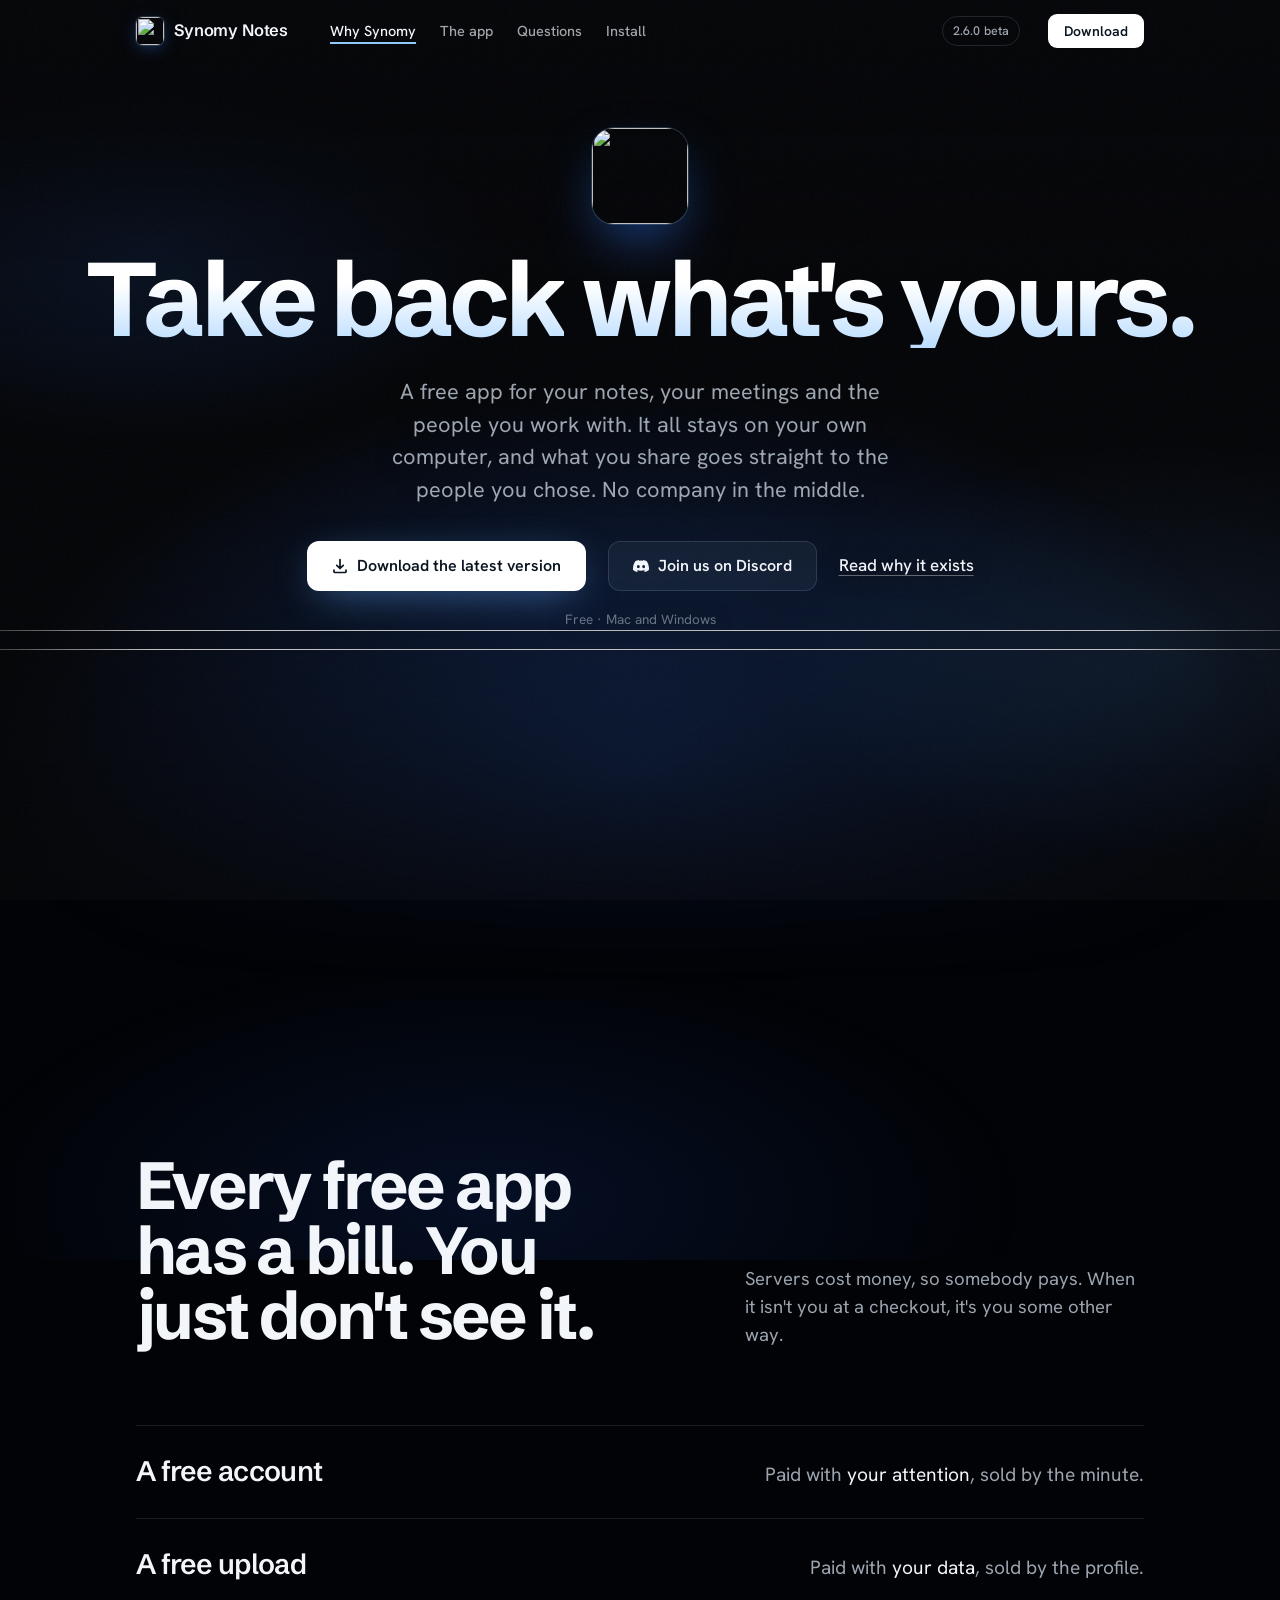
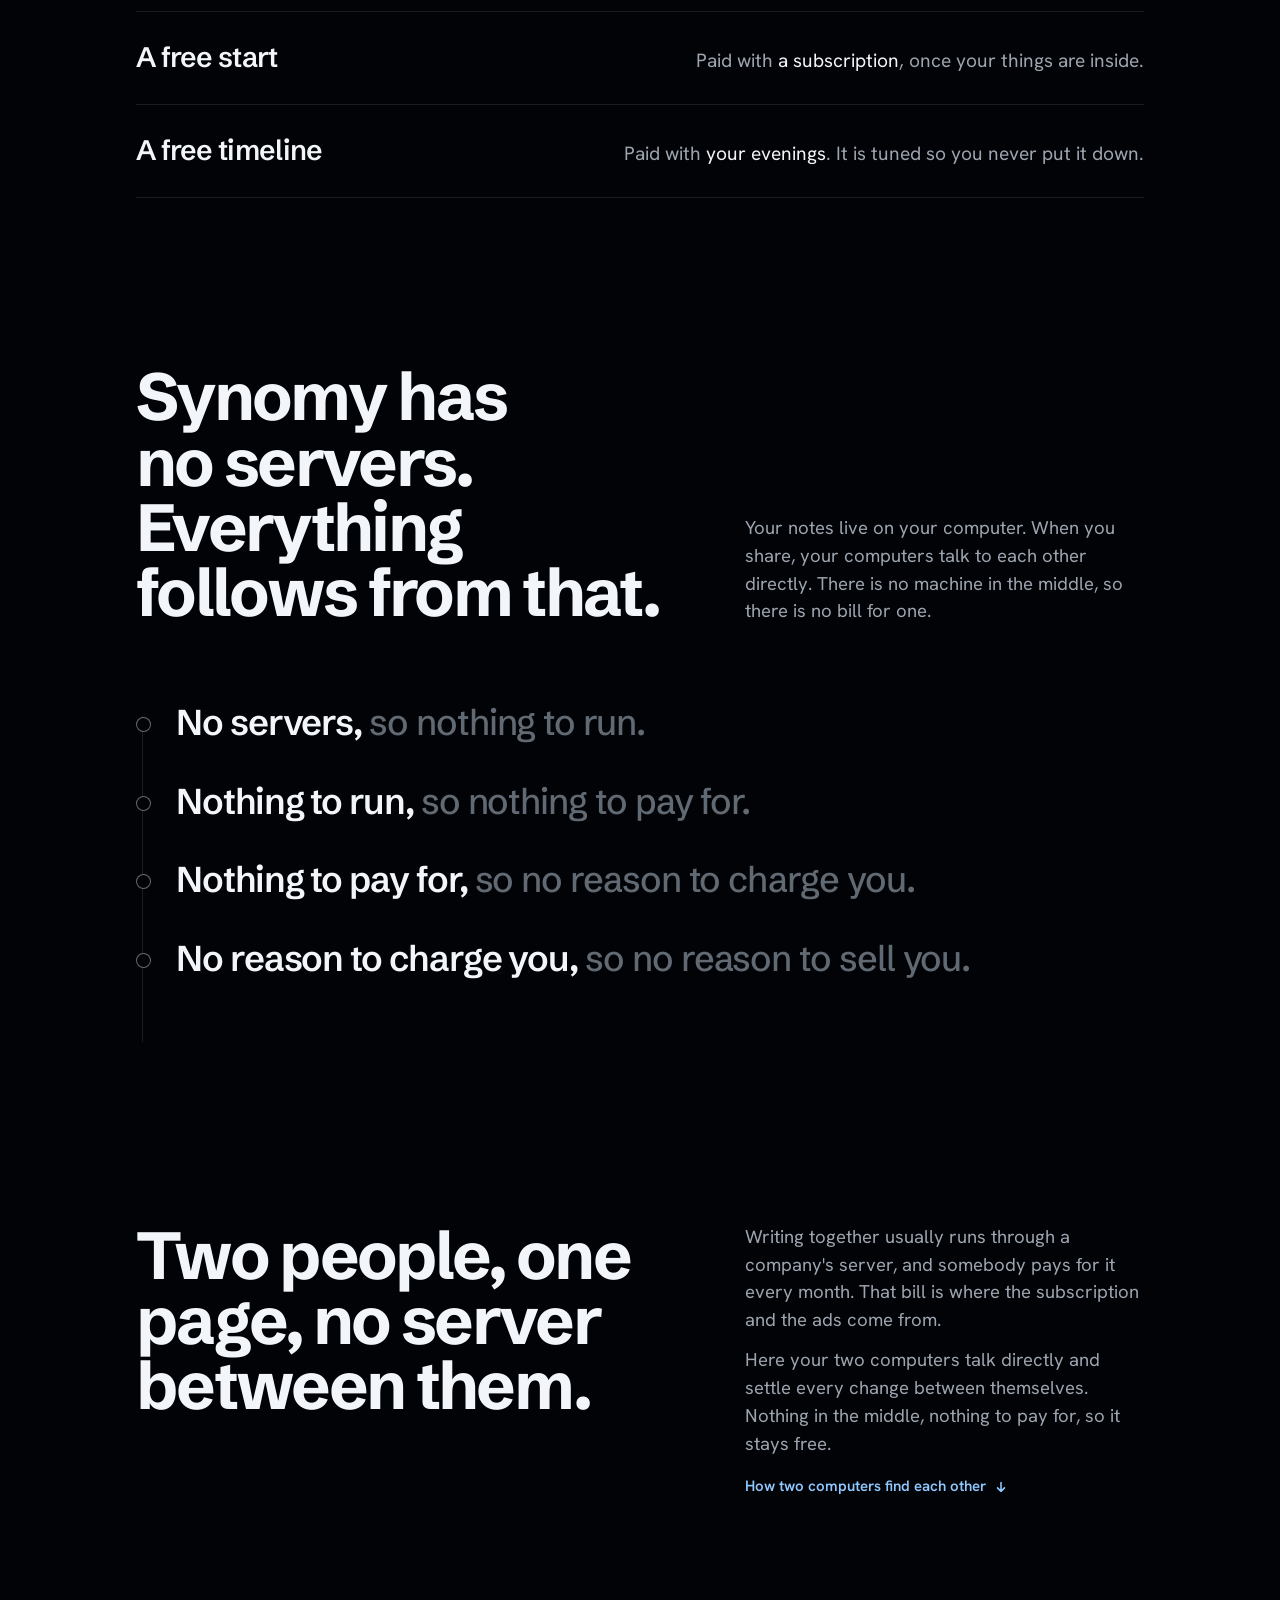
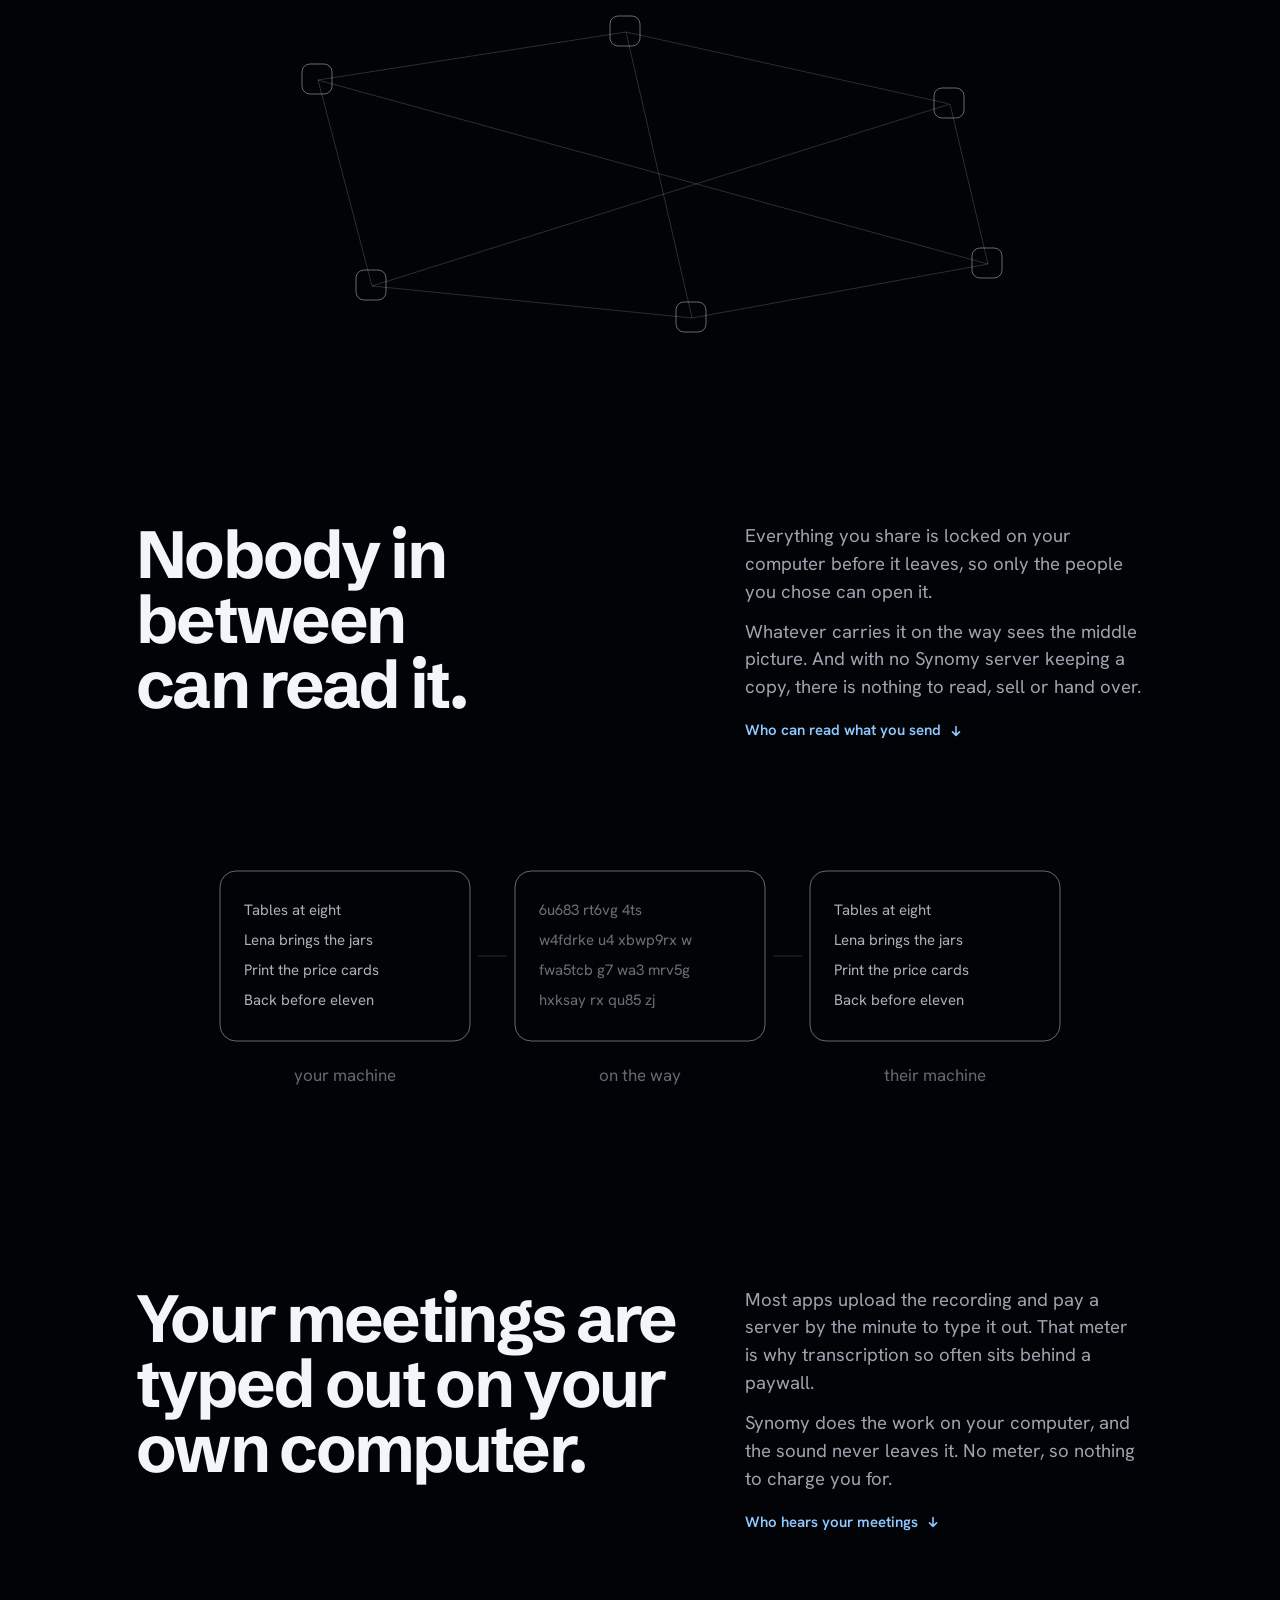
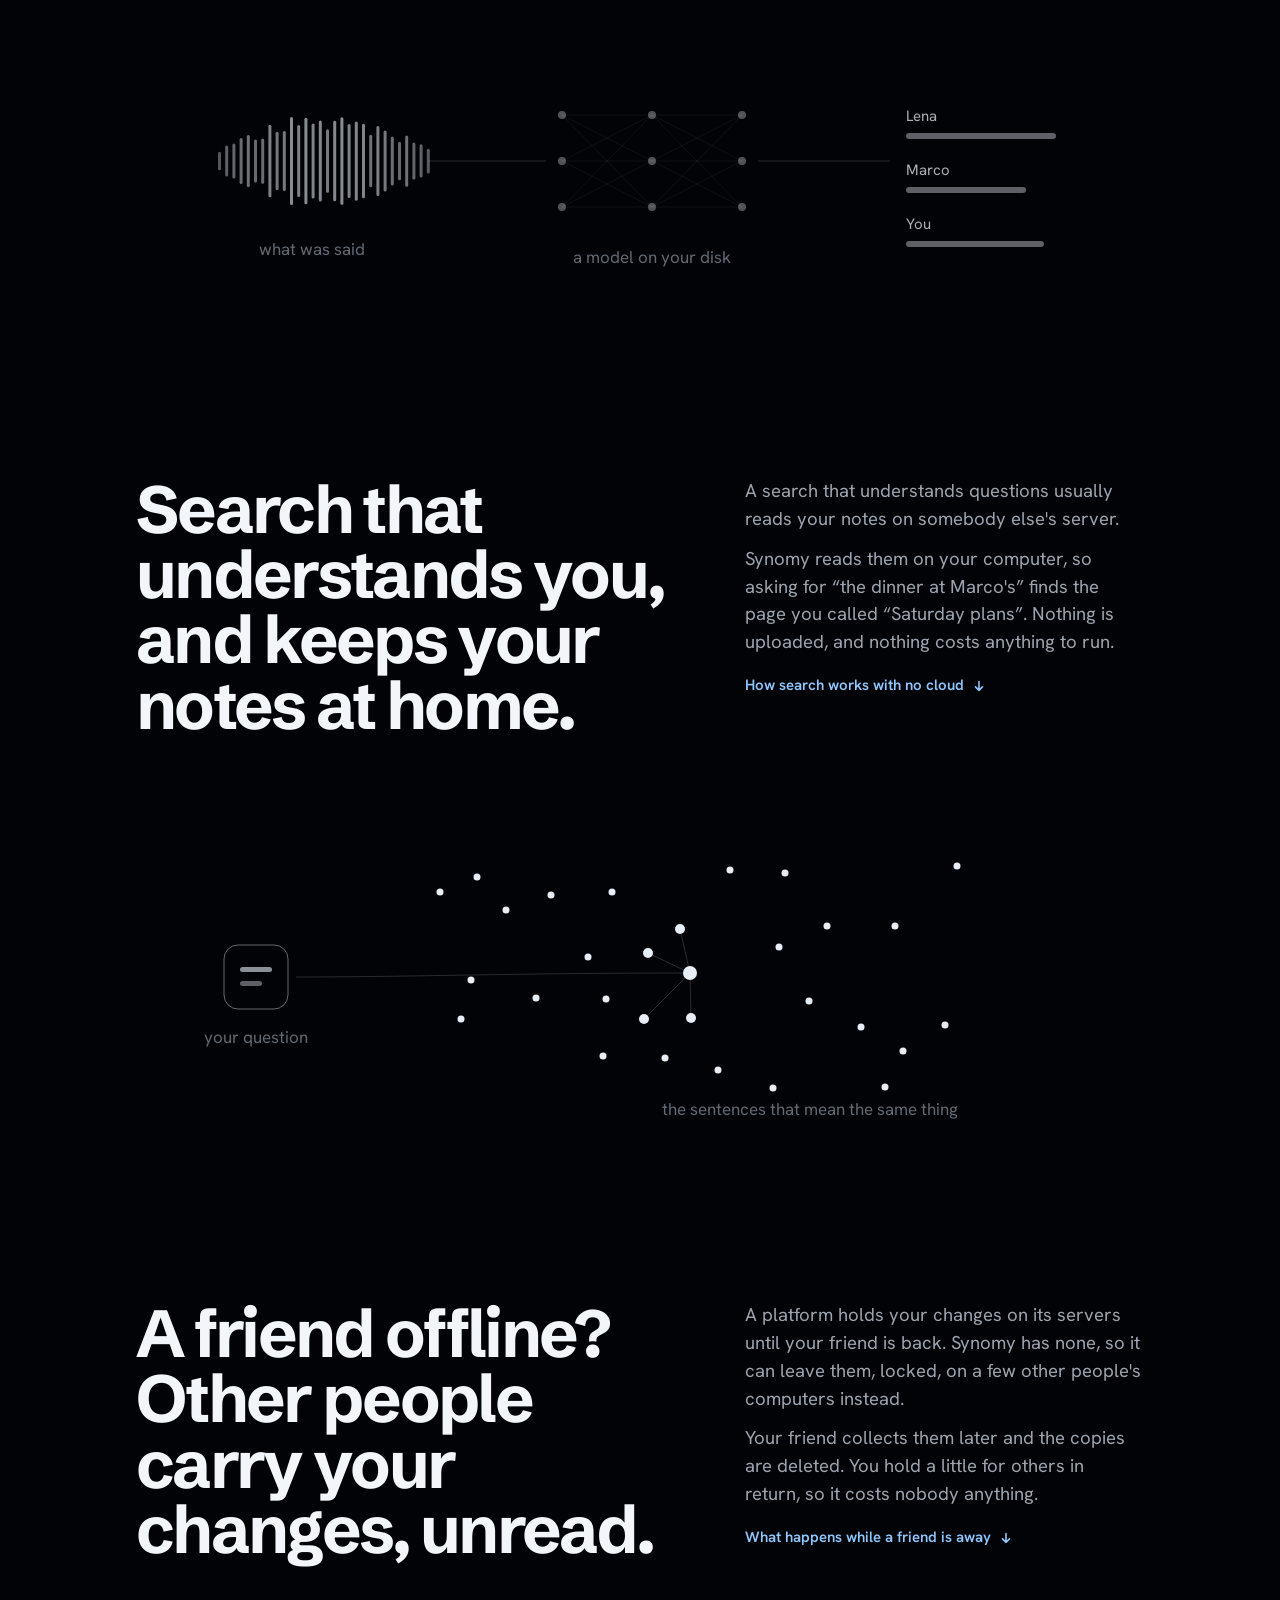
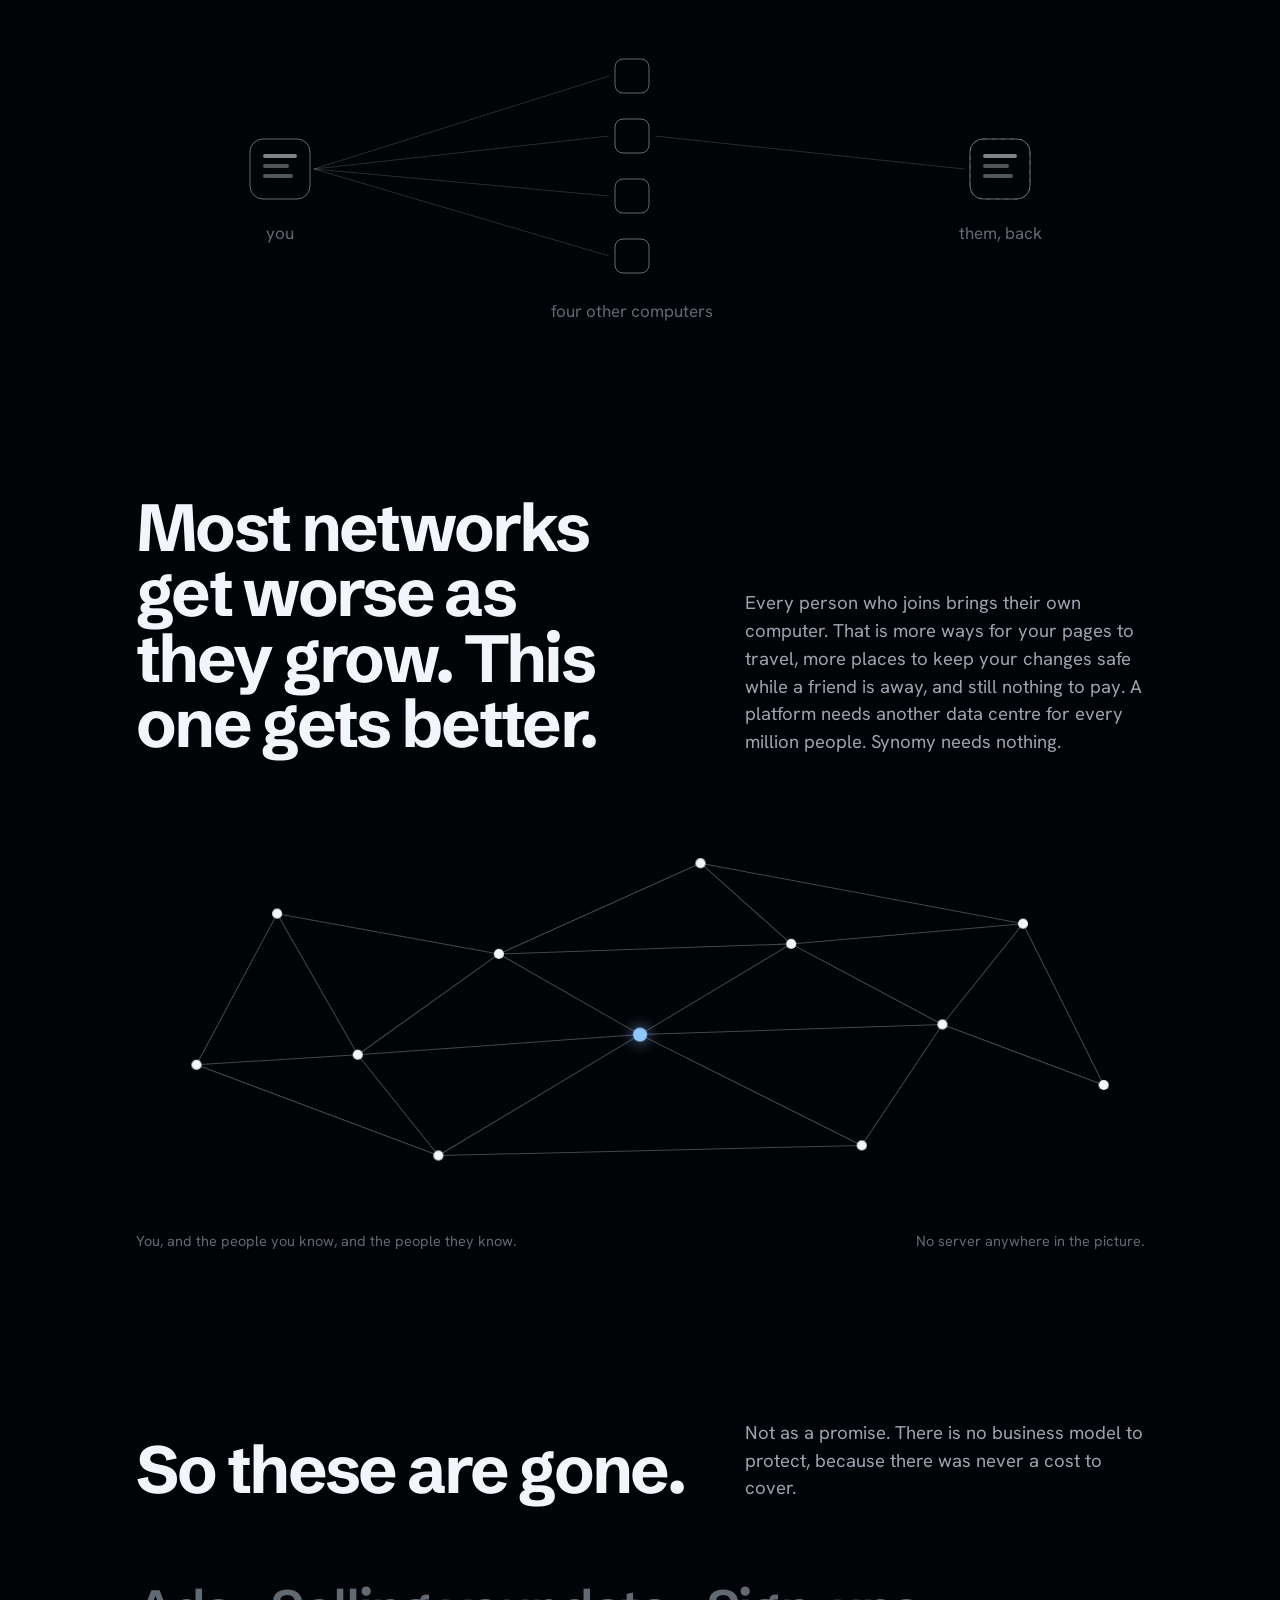
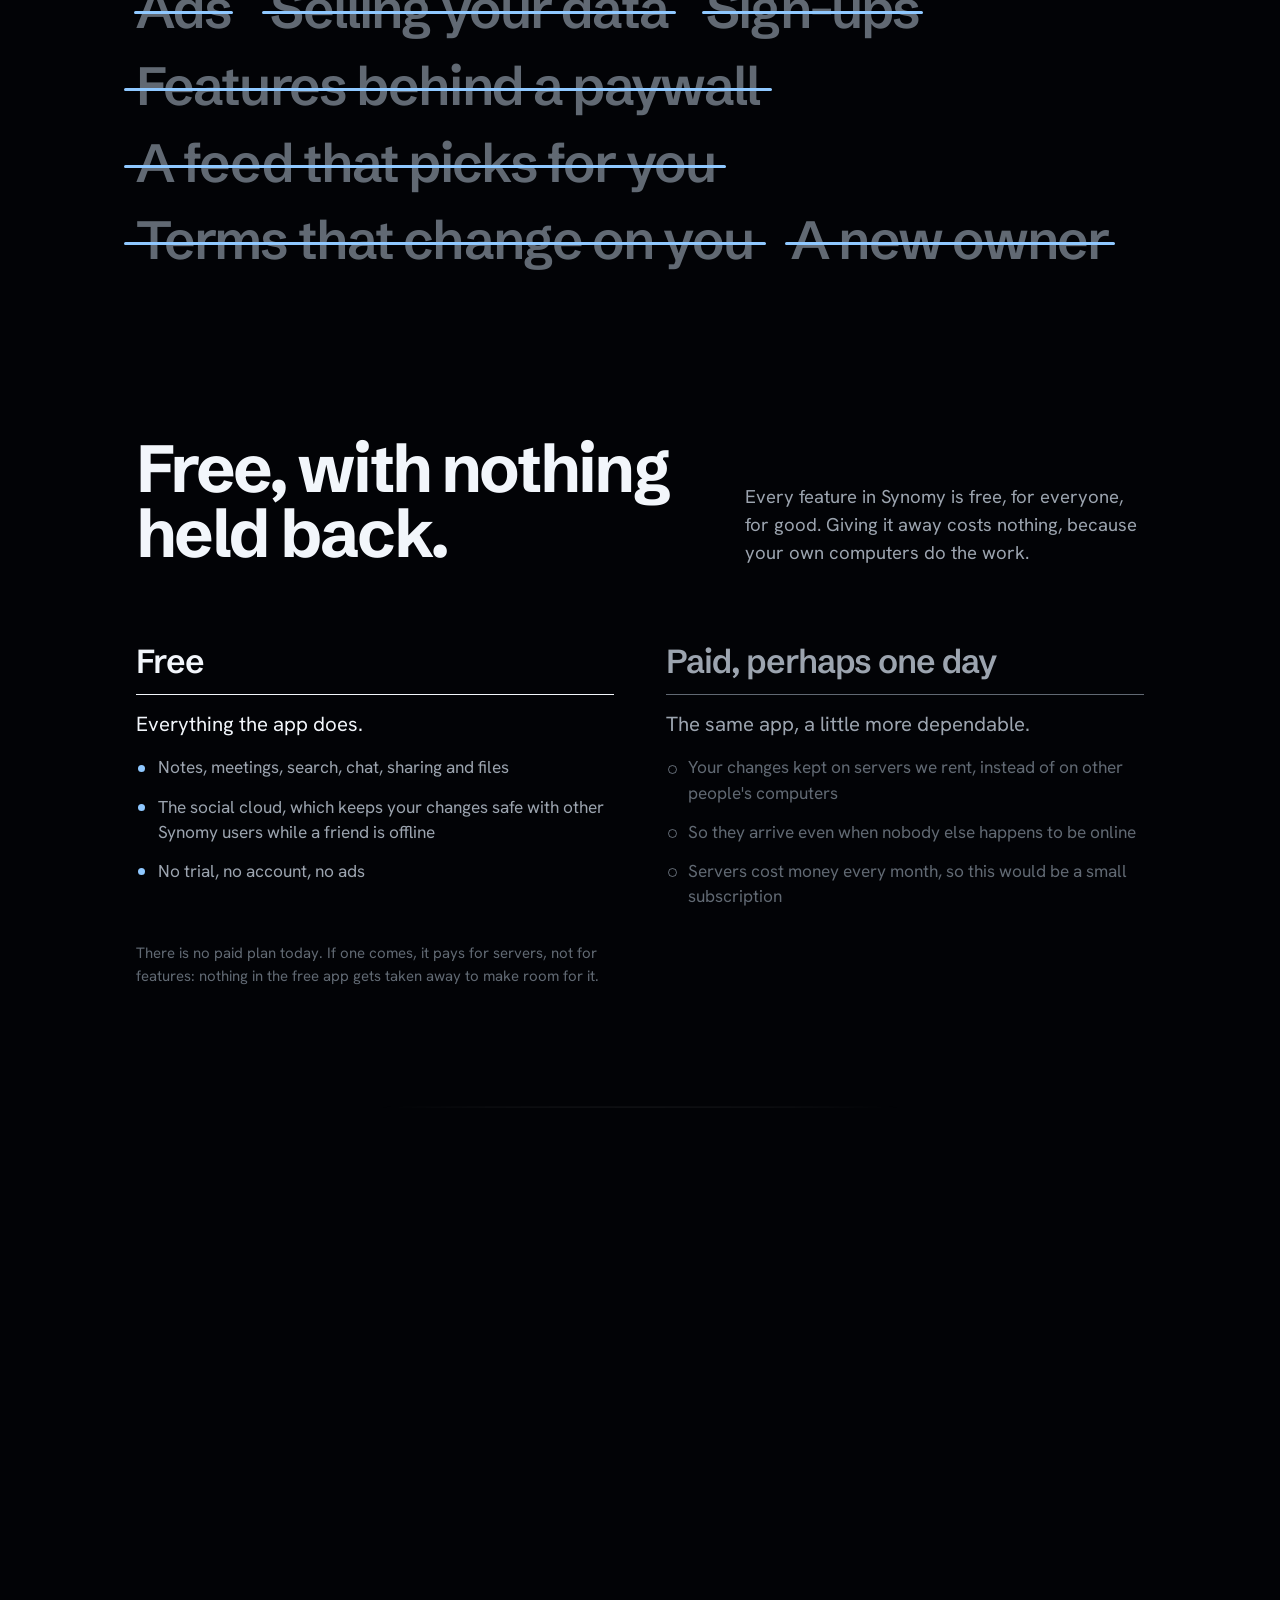
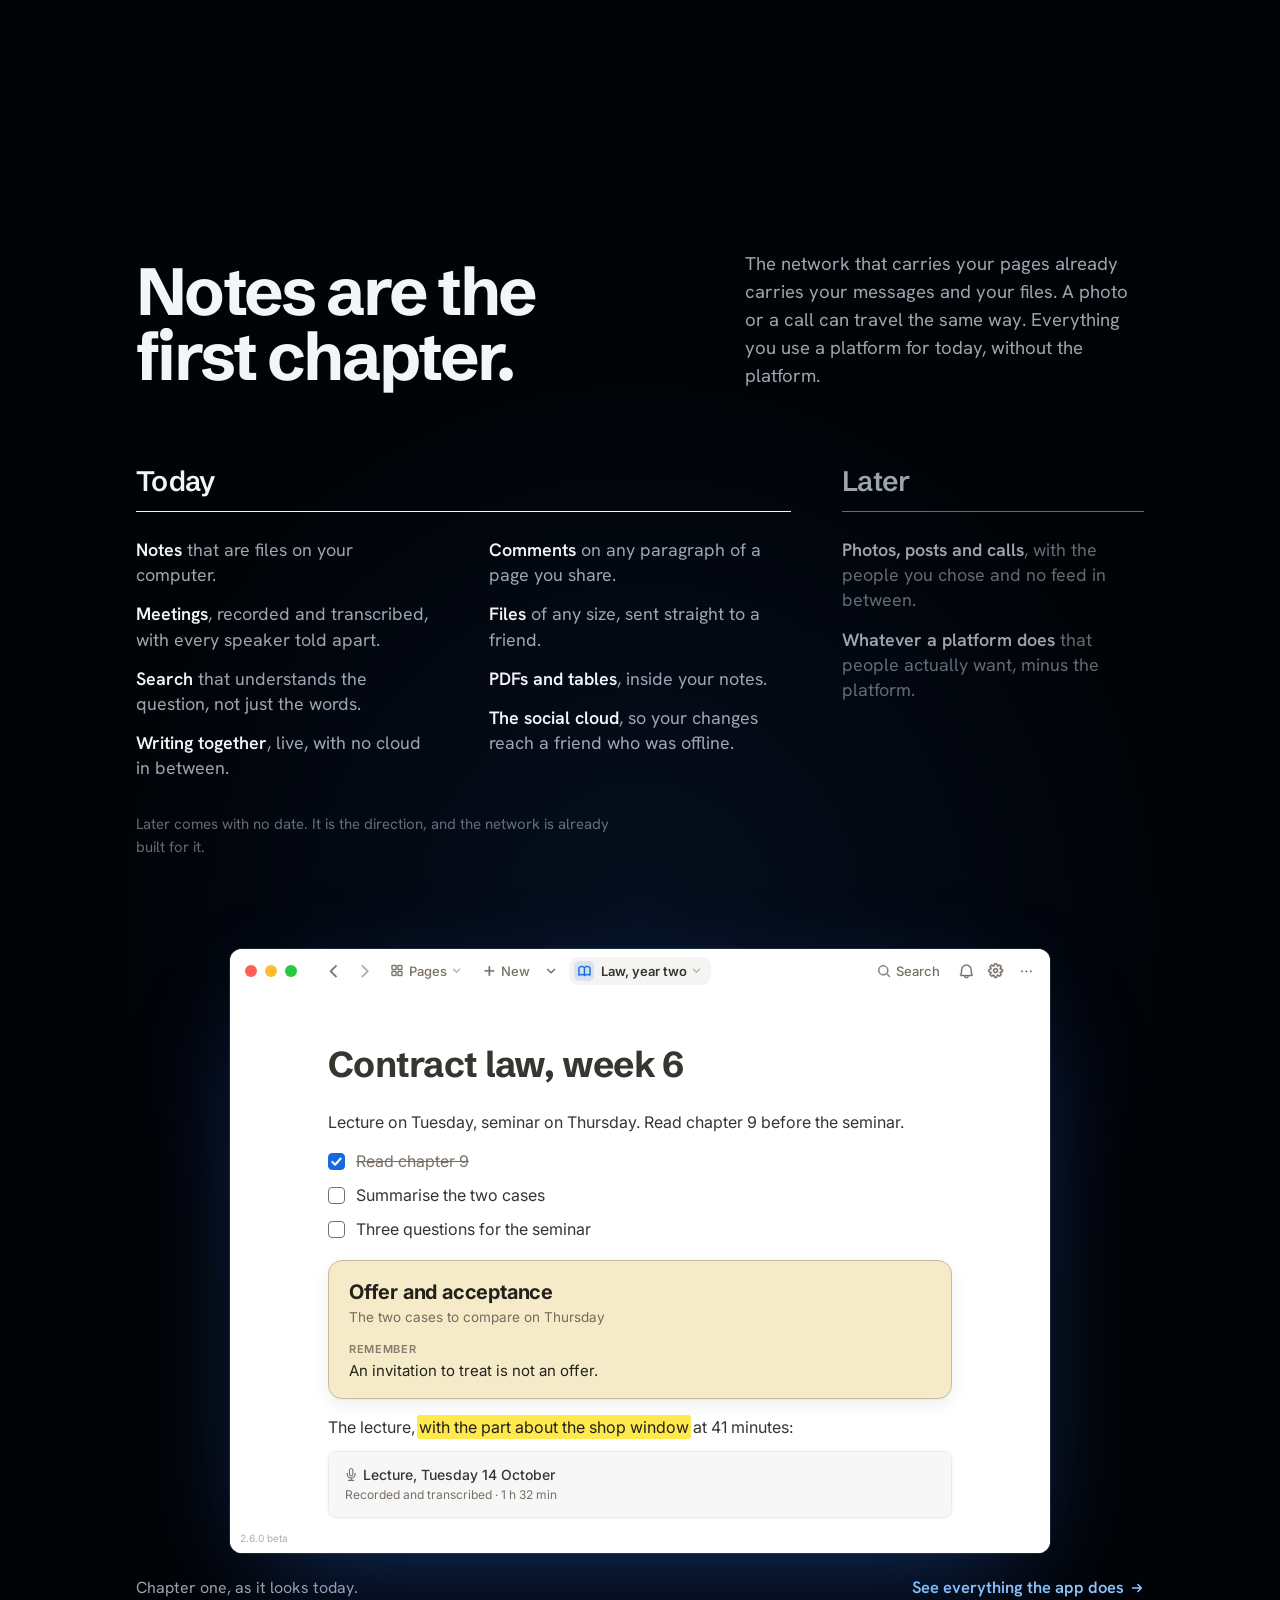
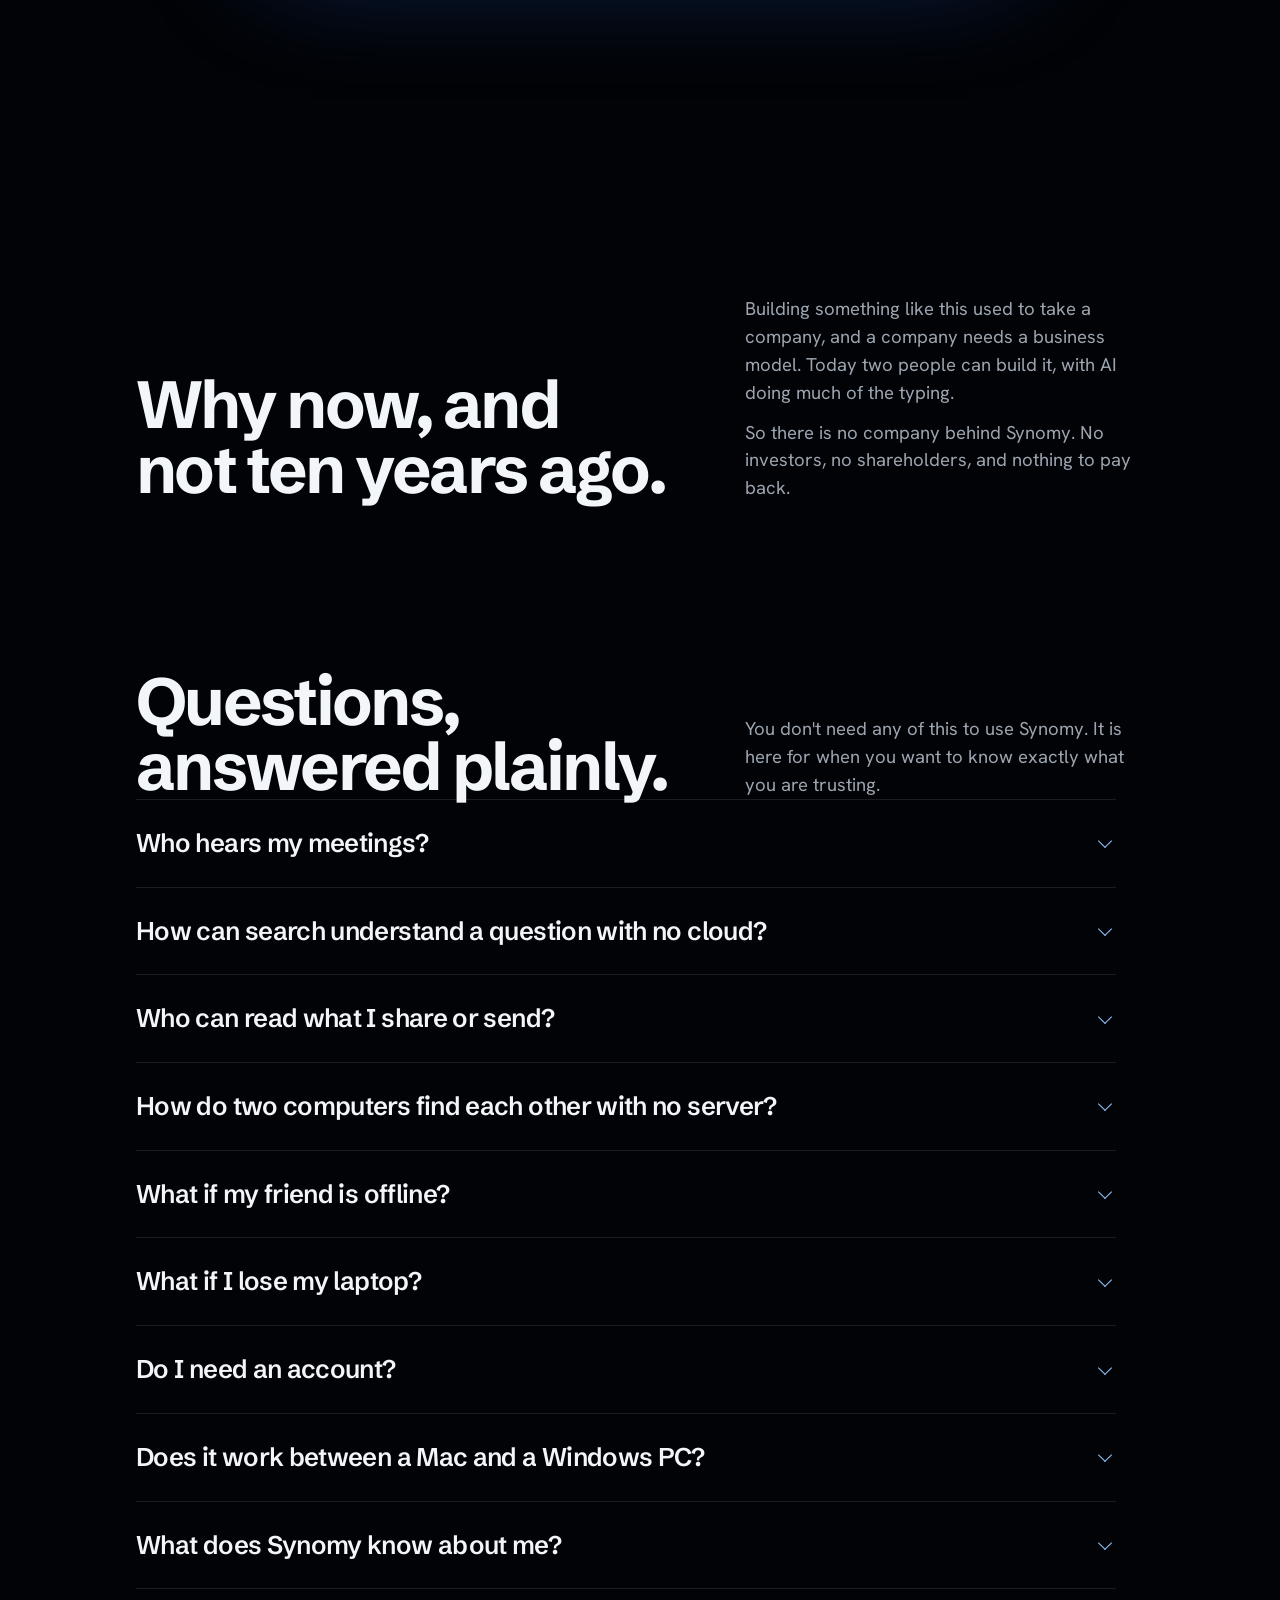
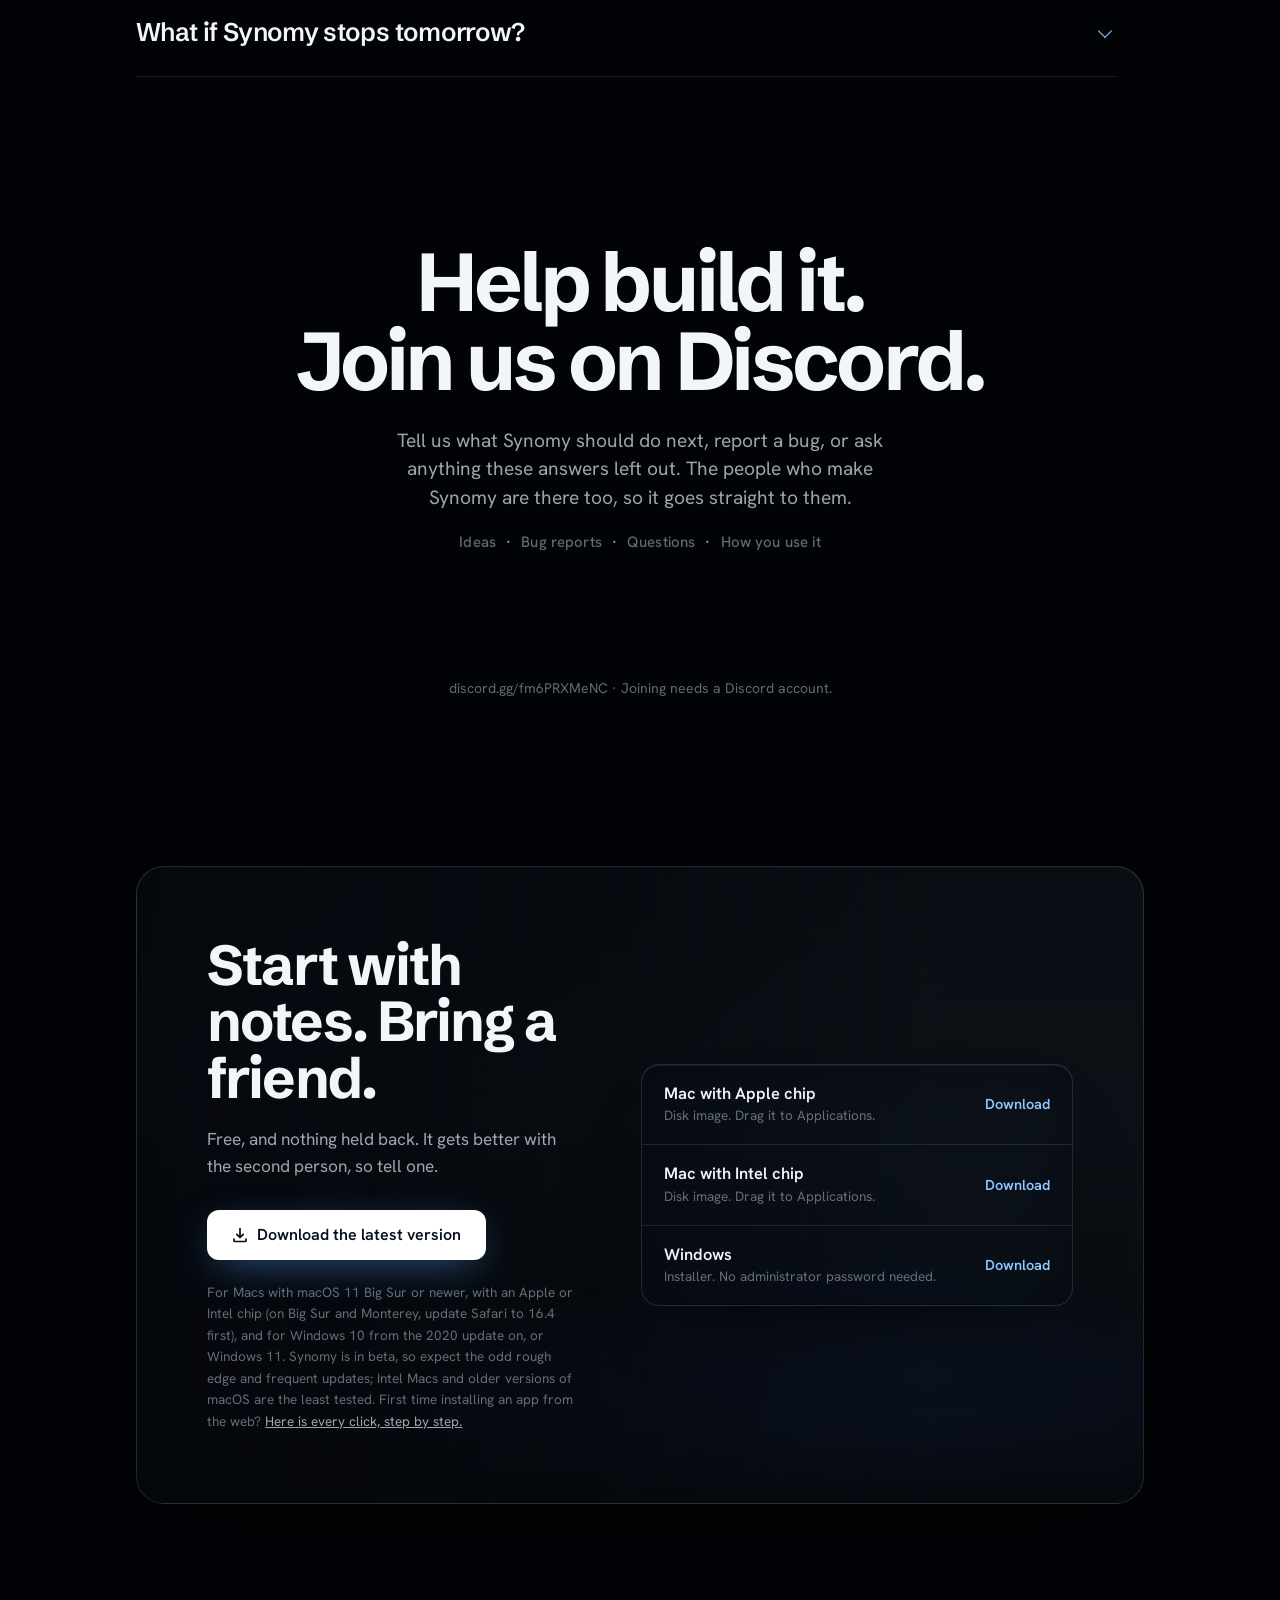
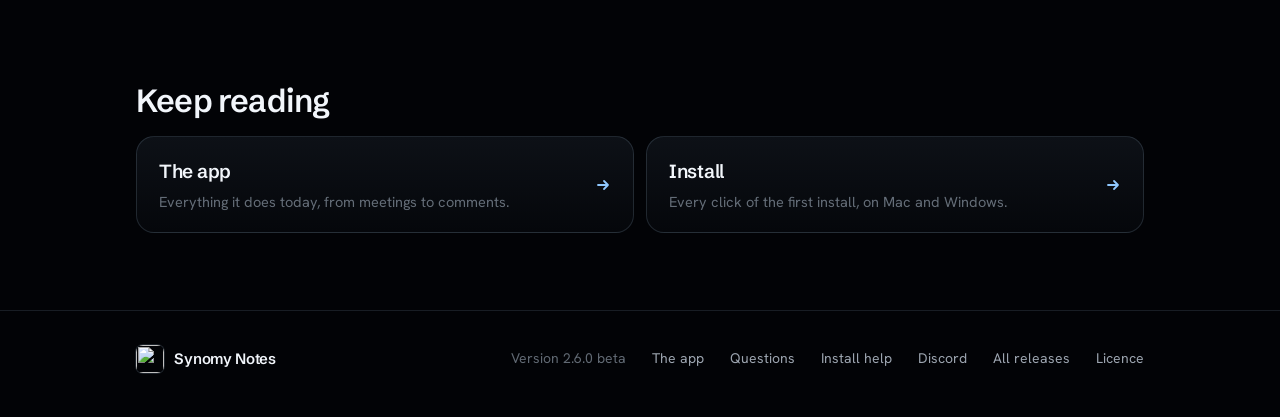
==== commit 6564d8ff: "Update the site: the title on one line, and Discord in the hero" ====
--- a/index.html
+++ b/index.html
@@ -42,6 +42,17 @@
    chapters stand in. */
 .hero.say { --range-top: 16px; padding: calc(var(--bar-h) + clamp(42px, 6vh, 88px)) 0 0; }
 .hero.say h1.hero-h { max-width: 14ch; font-size: clamp(44px, 7.4vw, 104px); letter-spacing: -.045em; line-height: .94; }
+/* One line wherever it fits (Lars, 2026-10-17): the hero is let out to 1440 and
+   the size follows the width, the line being 10.9em of Schibsted at this
+   tracking, so it fills the window edge to edge. Narrower than that it wraps,
+   balanced; on a phone the size below takes over. */
+.hero.say .hero-in { max-width: 1440px; }
+.hero.say h1.hero-h {
+  max-width: none; text-wrap: balance;
+  font-size: clamp(44px, calc((min(100vw, 1440px) - 2 * var(--gut)) / 11.2), 124px);
+}
+.hero.say h1.hero-h span { display: inline-block; }
+.hero.say .hero-cta .btn-ghost { background: rgba(170, 210, 255, .06); -webkit-backdrop-filter: blur(14px); backdrop-filter: blur(14px); }
 .hero.say .hero-lede { max-width: 44ch; font-size: clamp(18px, 1.7vw, 22px); }
 .hero.say .hero-lede, .hero.say .hero-meta, .hero.say .btn-text { text-shadow: 0 1px 18px rgba(0, 0, 0, .8); }
 @media (max-width: 640px) { .hero.say { --range-w: 200vw; --range-top: 36px; } }
@@ -275,6 +286,7 @@
           <svg viewBox="0 0 16 16" fill="none" stroke="currentColor" stroke-width="1.7" stroke-linecap="round" stroke-linejoin="round" aria-hidden="true"><path d="M8 1.5v9m0 0 3.2-3.2M8 10.5 4.8 7.3M2 12v1.5a1 1 0 0 0 1 1h10a1 1 0 0 0 1-1V12"/></svg>
           <span id="cta-main-label">Download the latest version</span>
         </a>
+        <a class="btn btn-ghost" href="https://discord.gg/fm6PRXMeNC" rel="noopener"><svg viewBox="0 0 24 24" fill="currentColor" aria-hidden="true"><path d="M20.317 4.37a19.79 19.79 0 0 0-4.885-1.515.074.074 0 0 0-.079.037c-.21.375-.444.865-.608 1.25a18.27 18.27 0 0 0-5.487 0 12.64 12.64 0 0 0-.617-1.25.077.077 0 0 0-.079-.037A19.74 19.74 0 0 0 3.677 4.37a.07.07 0 0 0-.032.027C.533 9.046-.32 13.58.099 18.057a.082.082 0 0 0 .031.057 19.9 19.9 0 0 0 5.993 3.03.078.078 0 0 0 .084-.028c.462-.63.874-1.295 1.226-1.994a.076.076 0 0 0-.041-.106 13.1 13.1 0 0 1-1.872-.892.077.077 0 0 1-.008-.128c.126-.094.252-.192.372-.291a.074.074 0 0 1 .078-.01c3.928 1.793 8.18 1.793 12.062 0a.074.074 0 0 1 .078.009c.12.1.246.199.373.292a.077.077 0 0 1-.006.128 12.3 12.3 0 0 1-1.873.891.077.077 0 0 0-.041.107c.36.698.772 1.363 1.225 1.993a.076.076 0 0 0 .084.029 19.84 19.84 0 0 0 6.002-3.03.077.077 0 0 0 .032-.054c.5-5.177-.838-9.674-3.549-13.66a.061.061 0 0 0-.031-.03zM8.02 15.33c-1.183 0-2.157-1.086-2.157-2.419 0-1.333.956-2.419 2.157-2.419 1.21 0 2.176 1.095 2.157 2.42 0 1.332-.956 2.418-2.157 2.418zm7.975 0c-1.183 0-2.157-1.086-2.157-2.419 0-1.333.955-2.419 2.157-2.419 1.21 0 2.176 1.095 2.157 2.42 0 1.332-.946 2.418-2.157 2.418z"/></svg><span>Join us on Discord</span></a>
         <a class="btn-text" href="#bill">Read why it exists</a>
       </div>
       <span class="hero-meta" id="cta-note">Free · Mac and Windows</span>
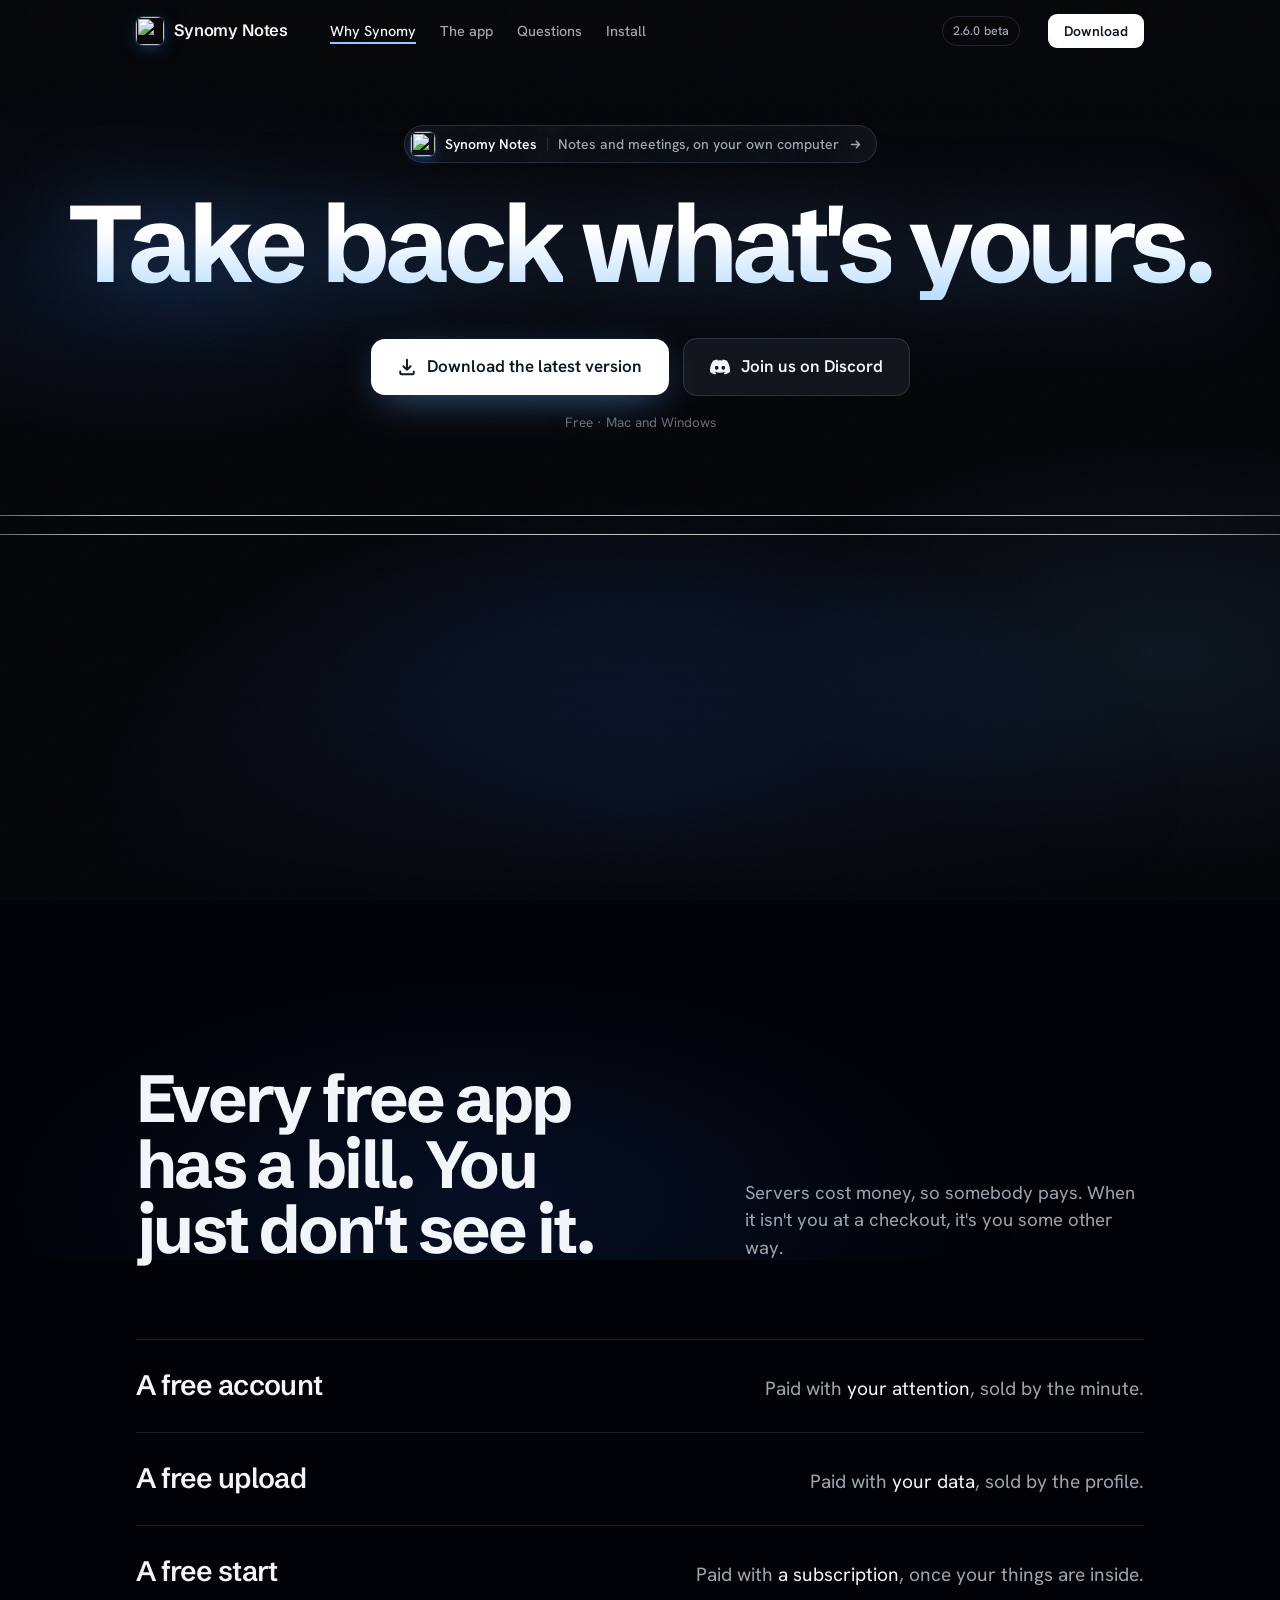
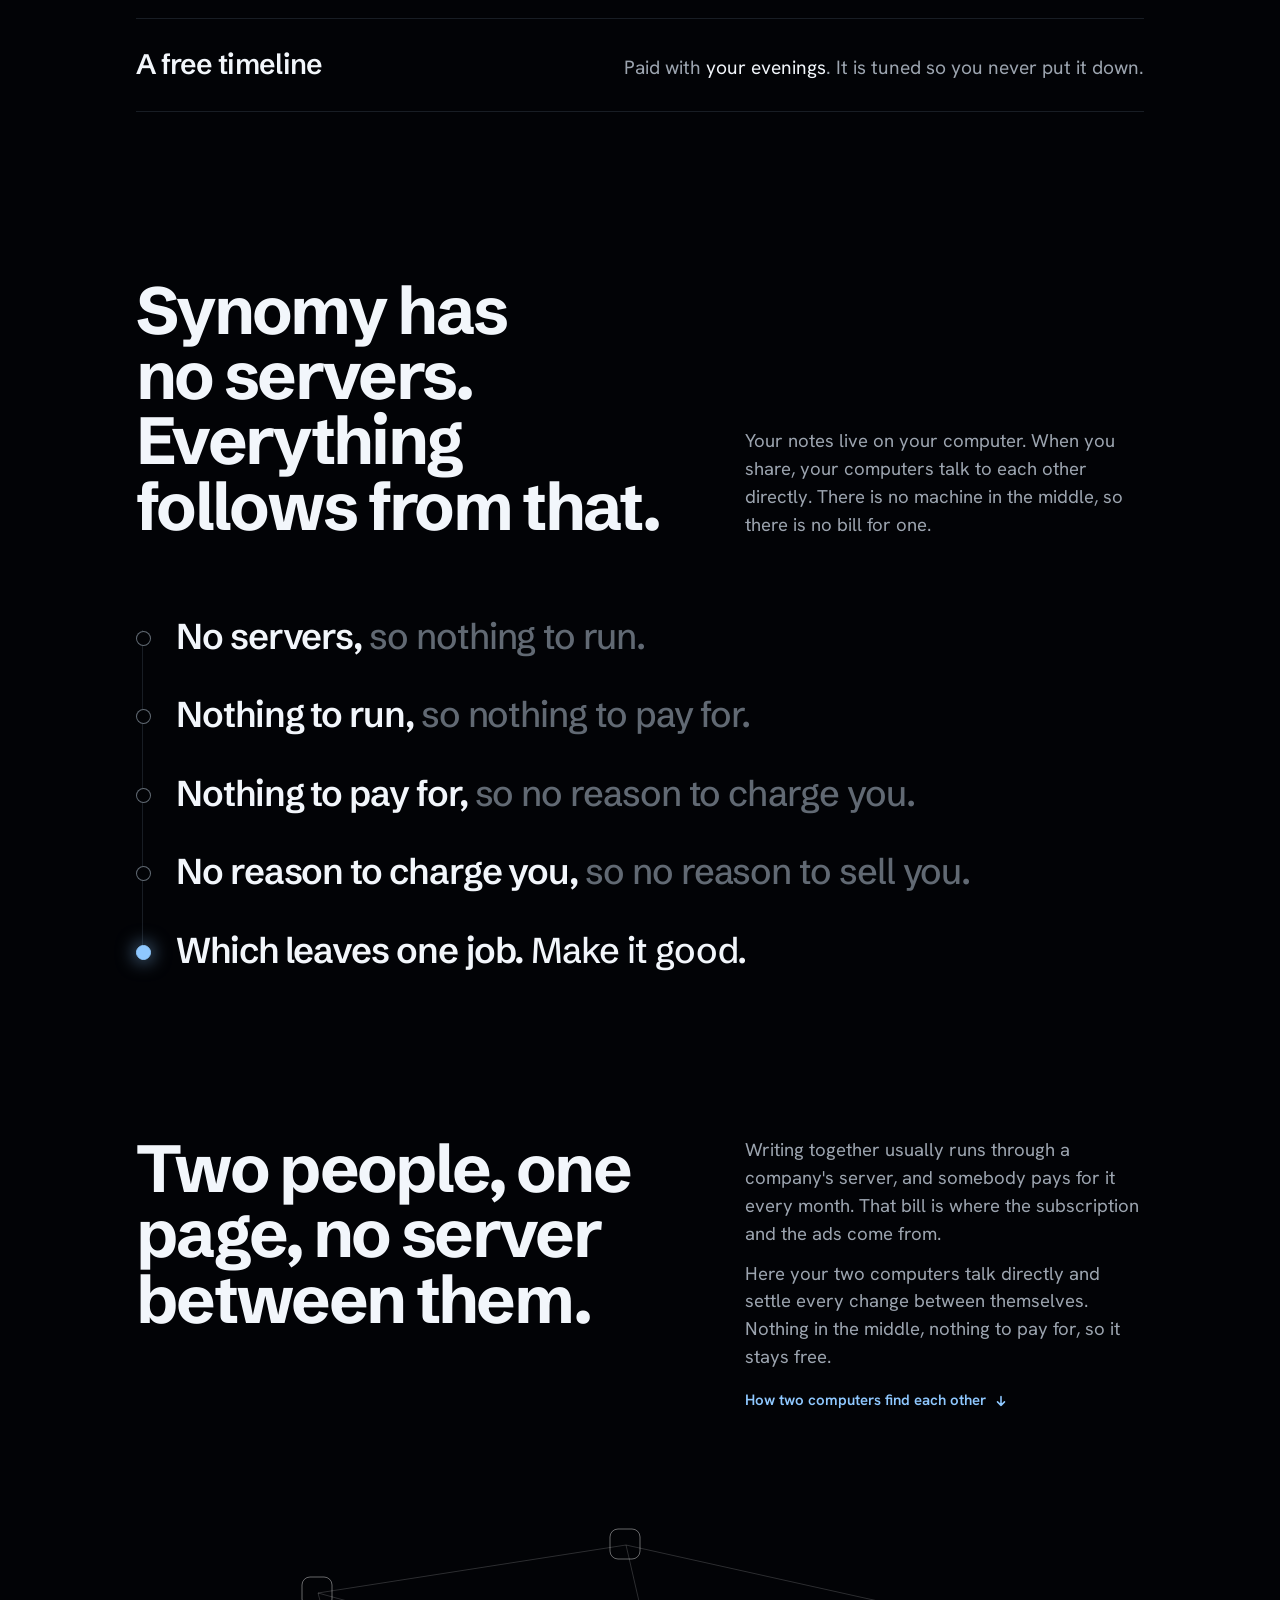
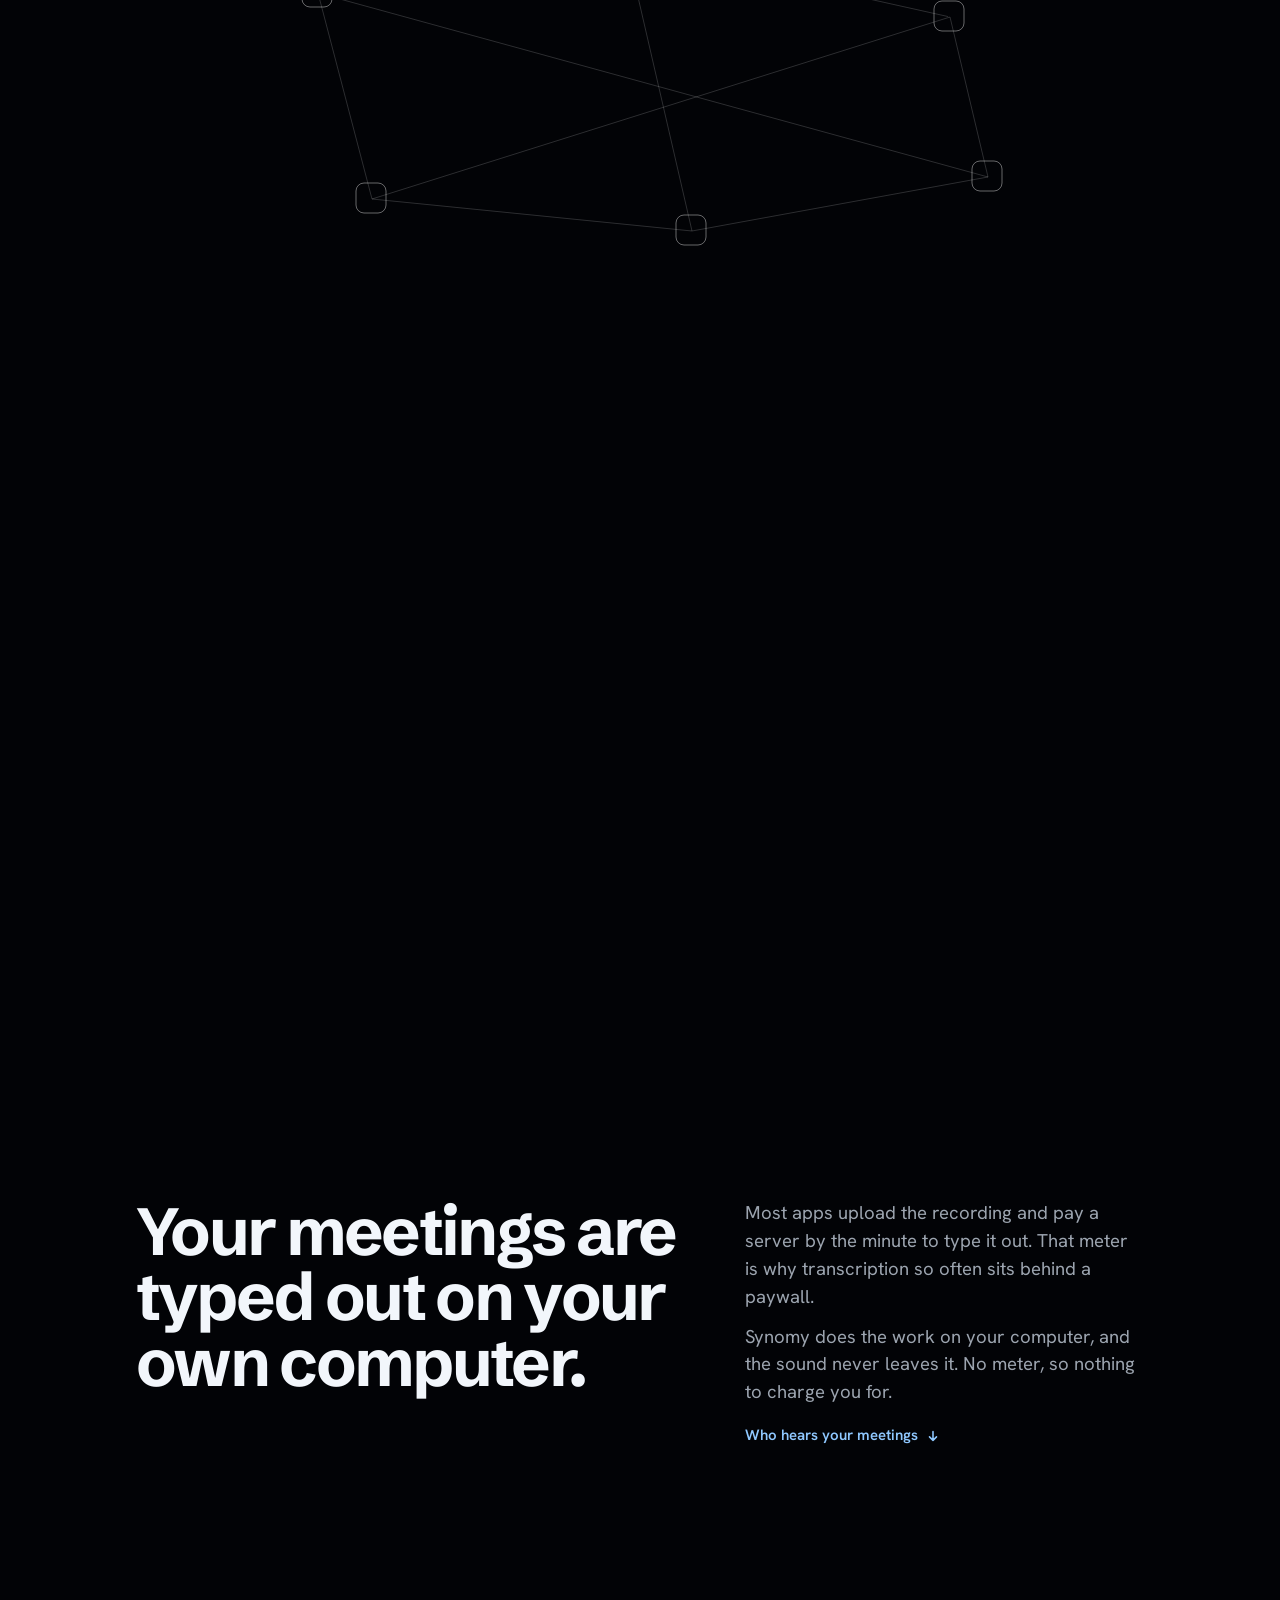
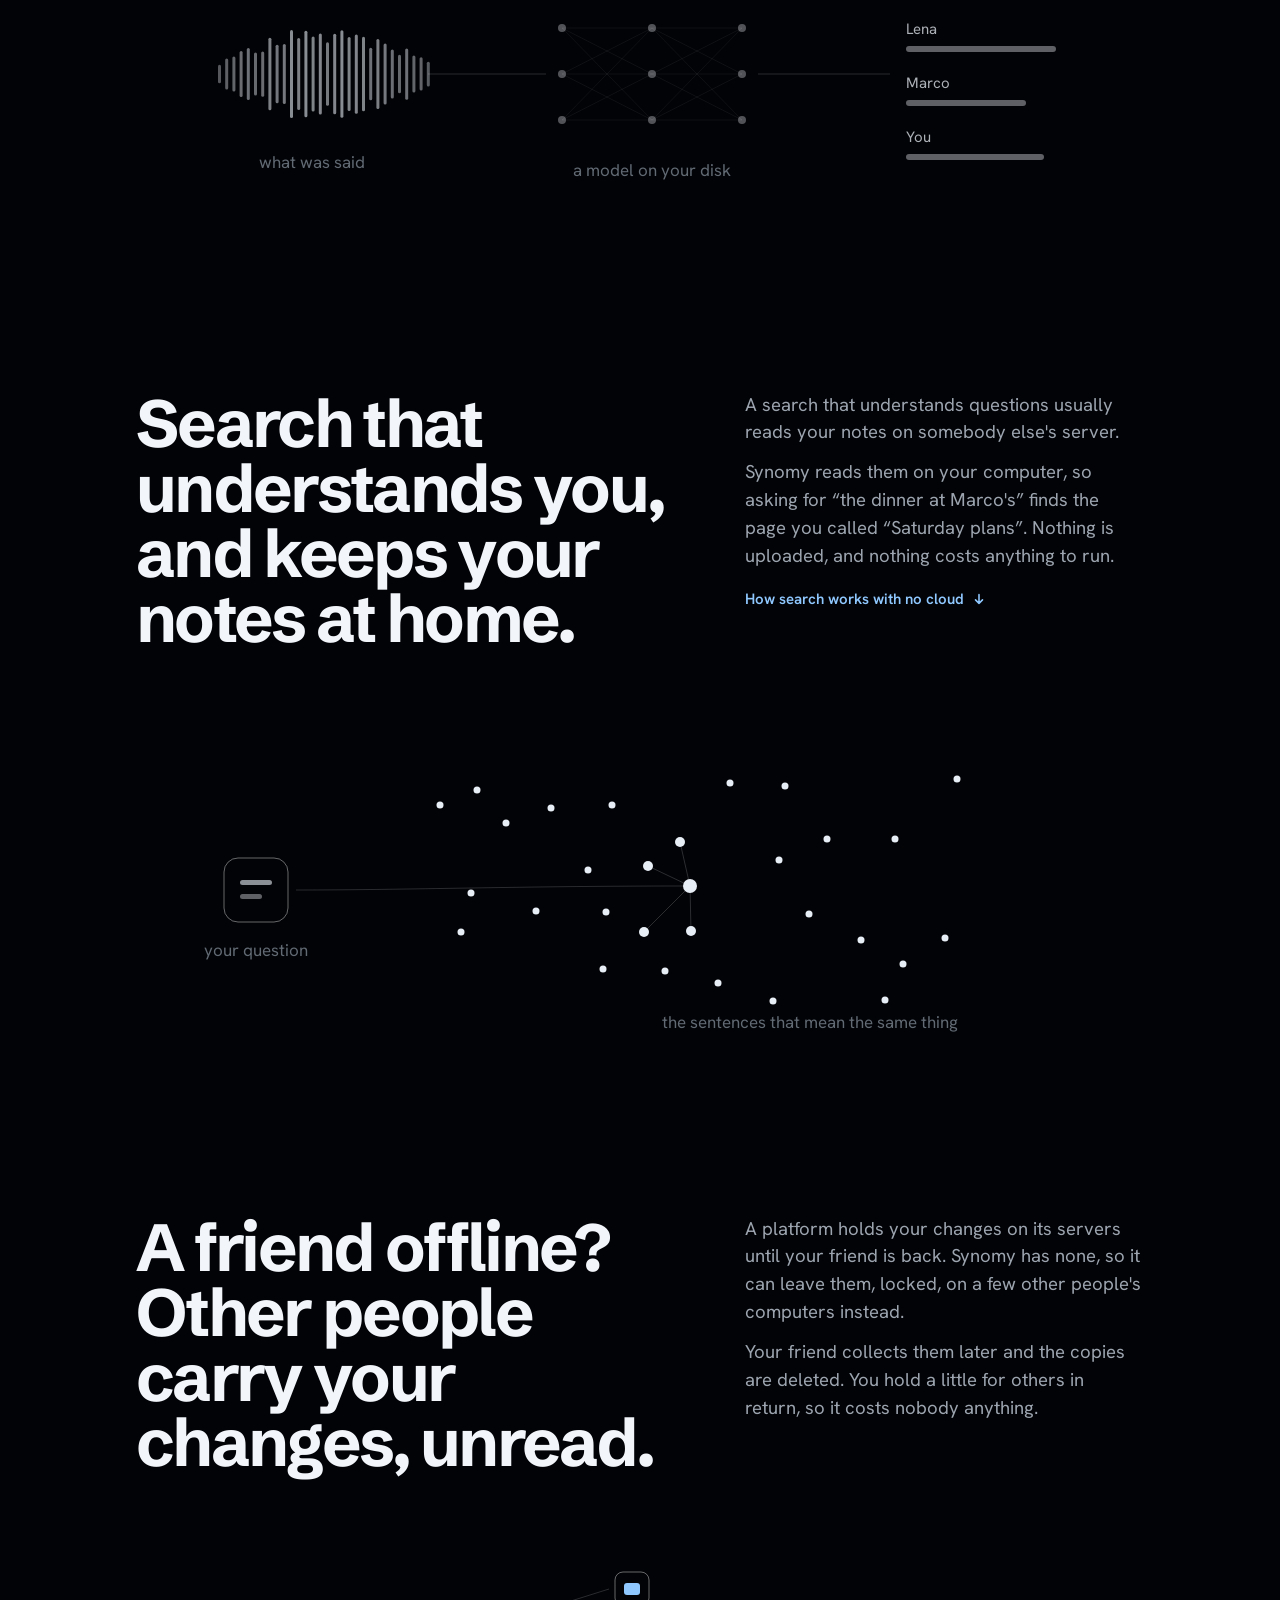
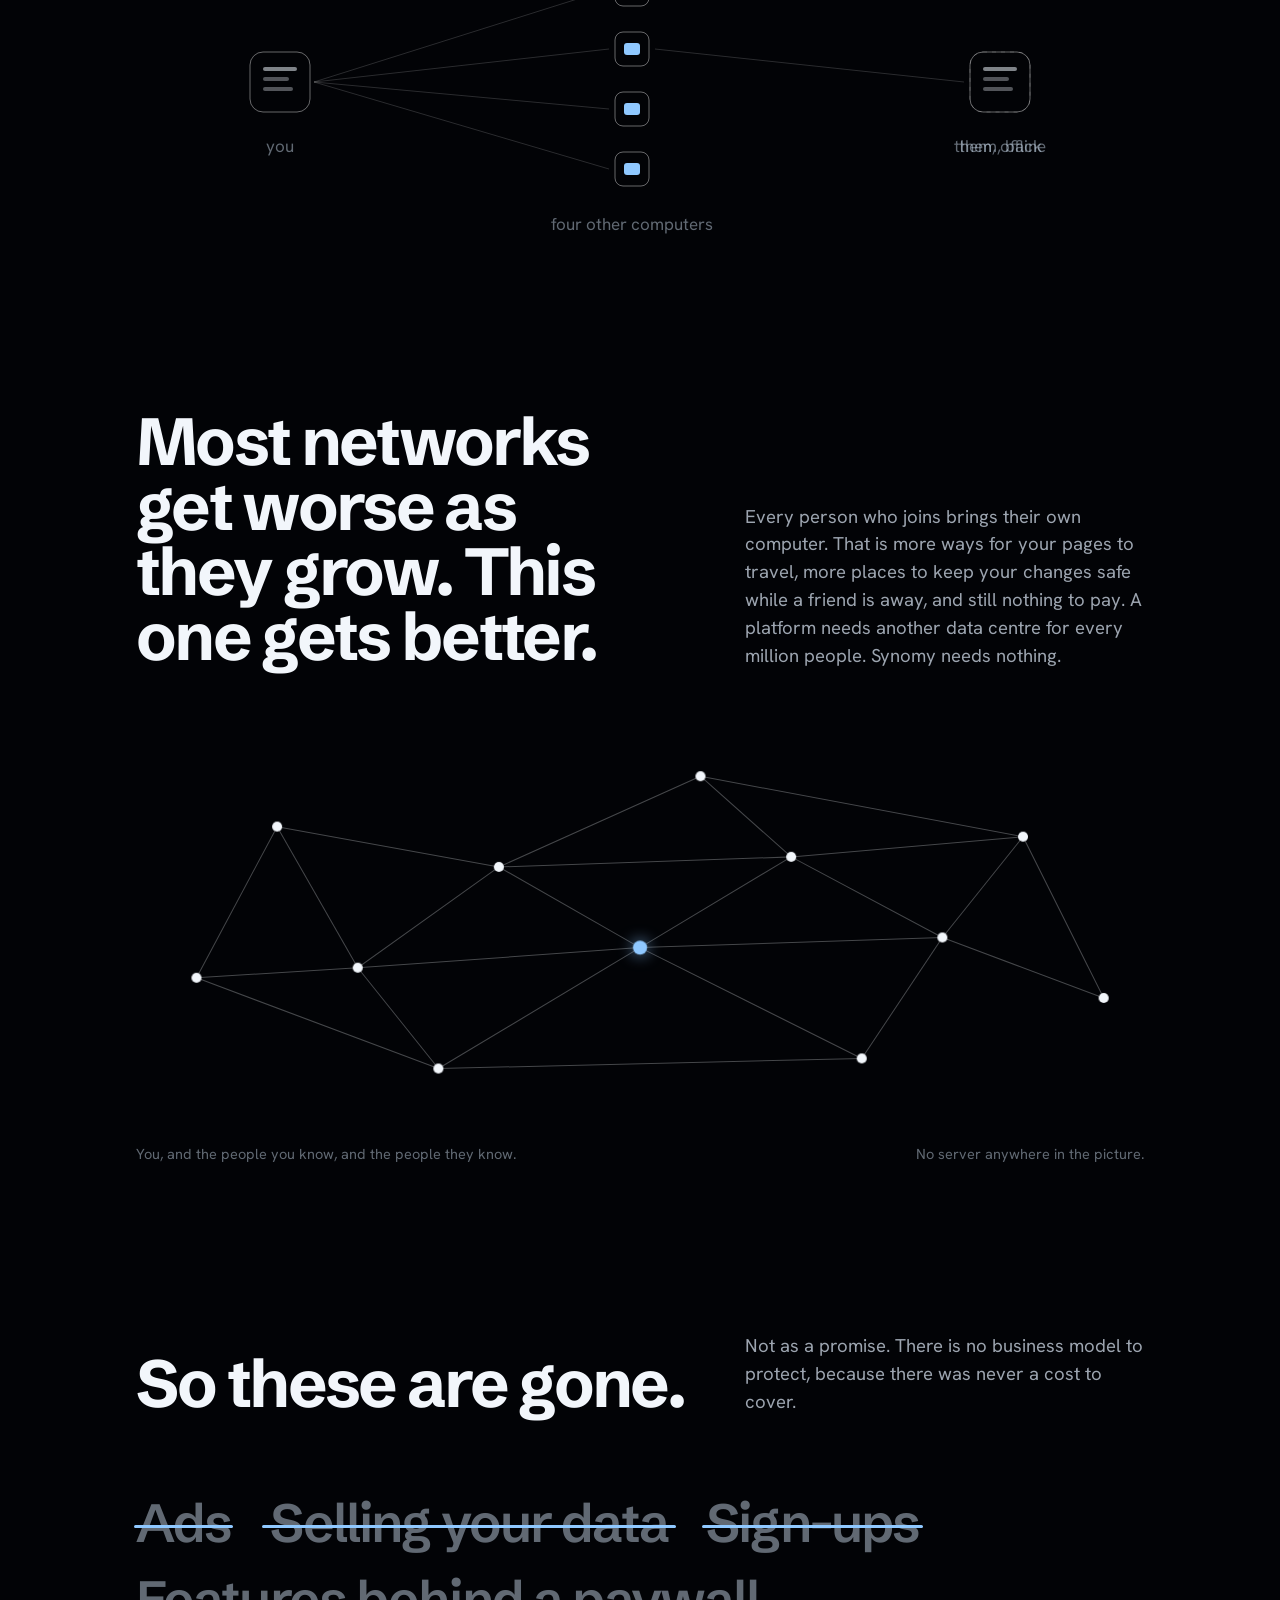
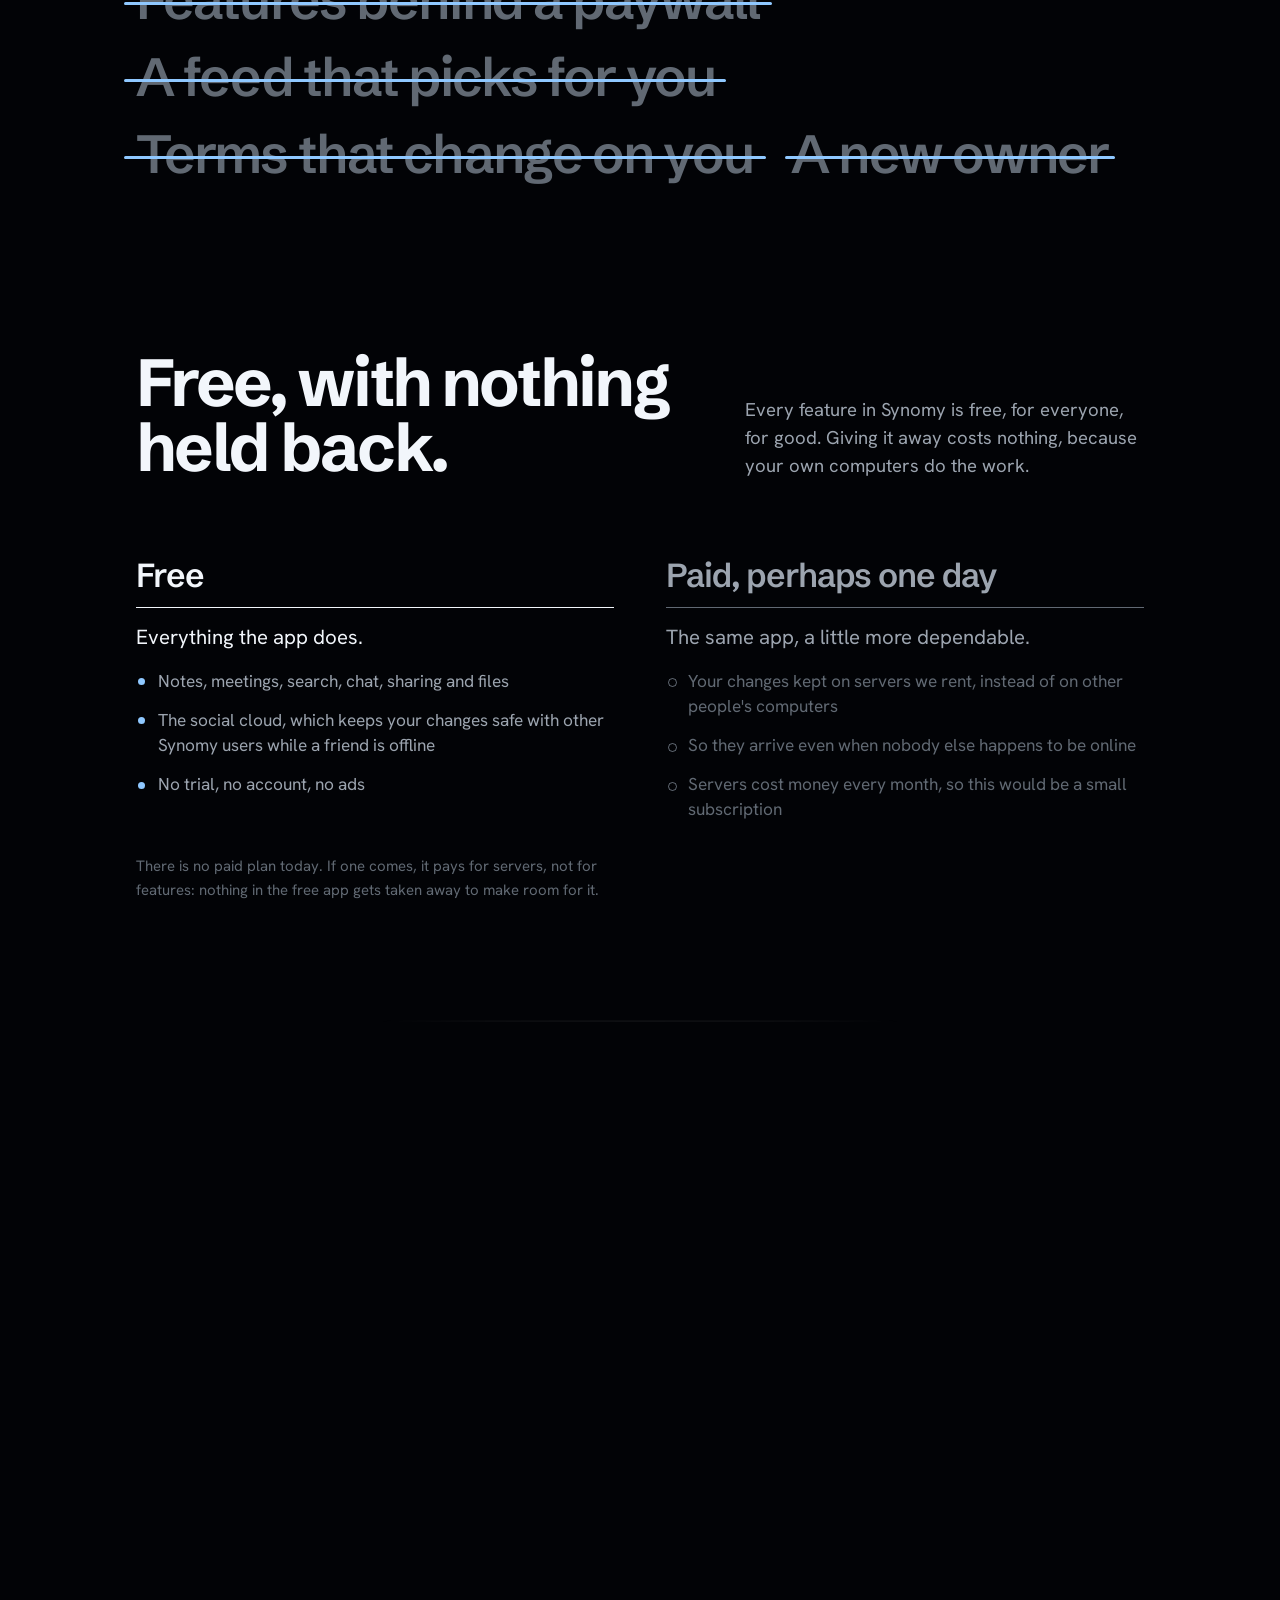
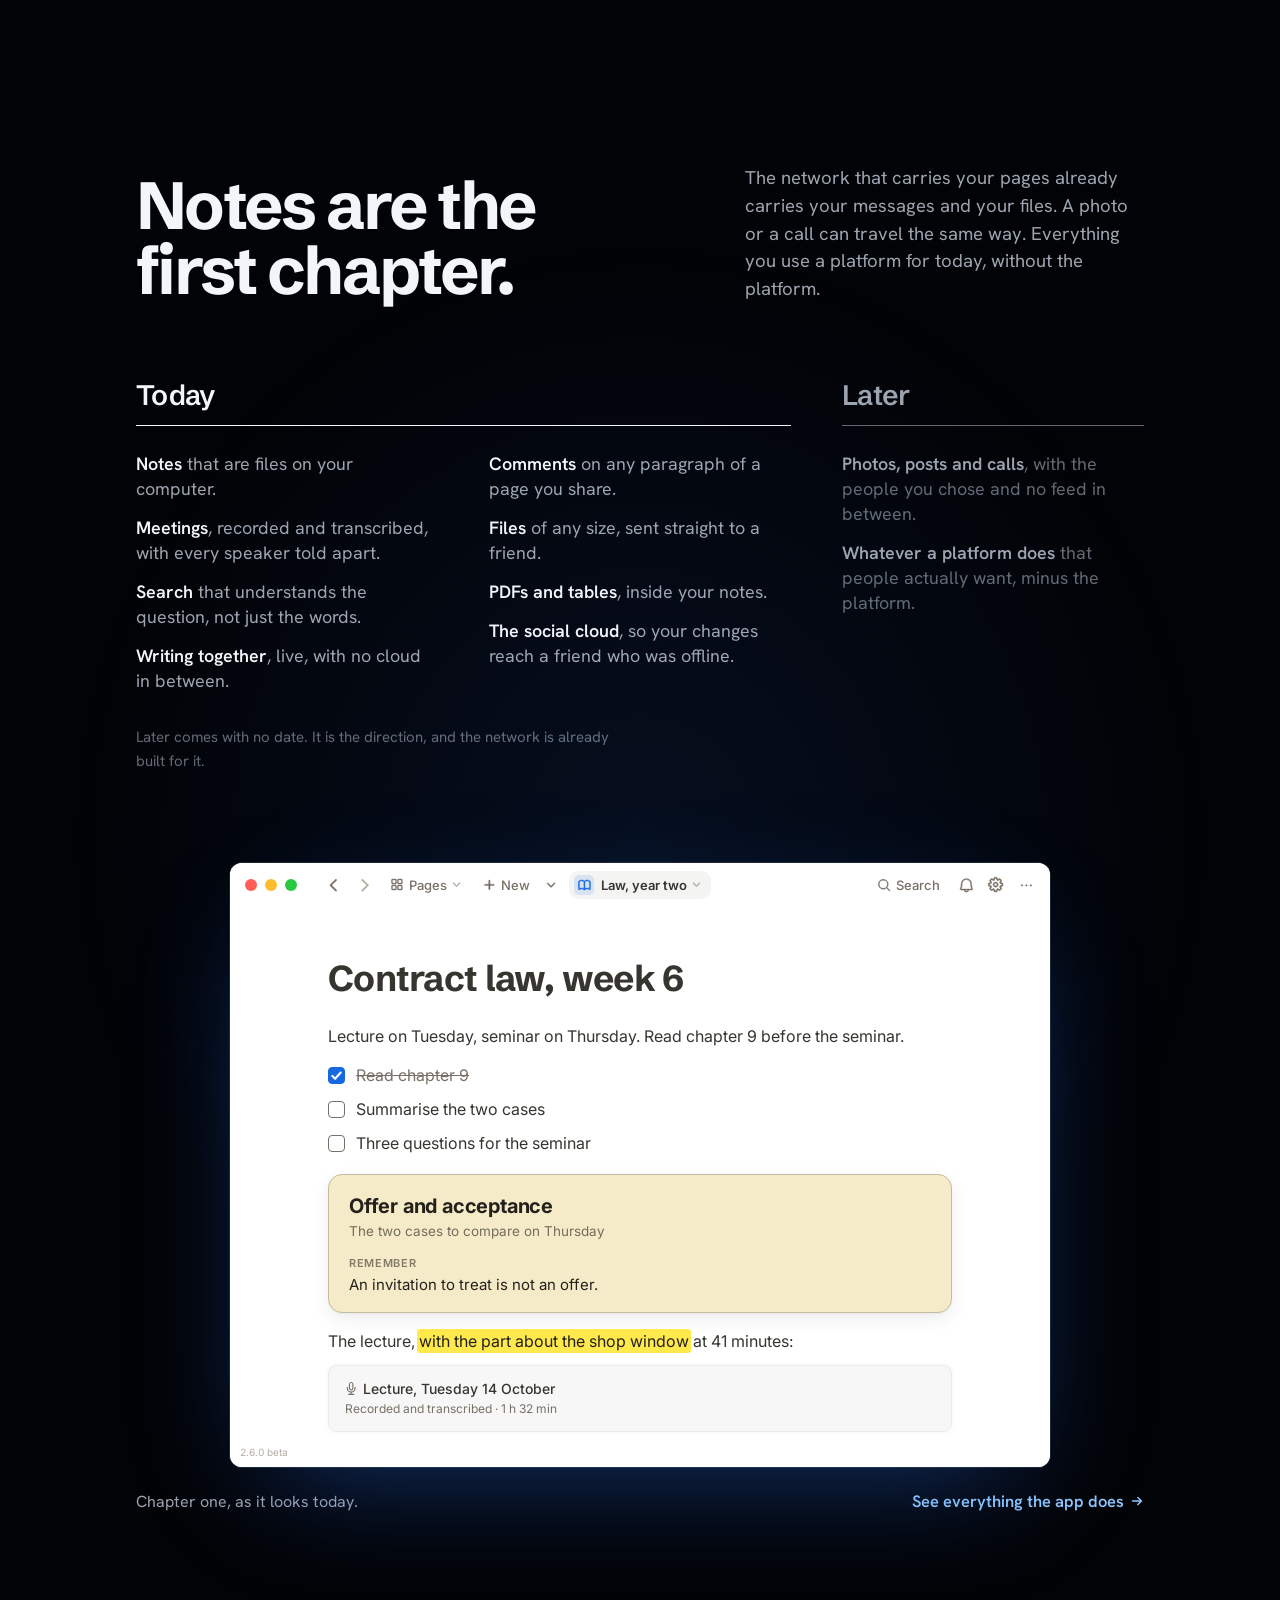
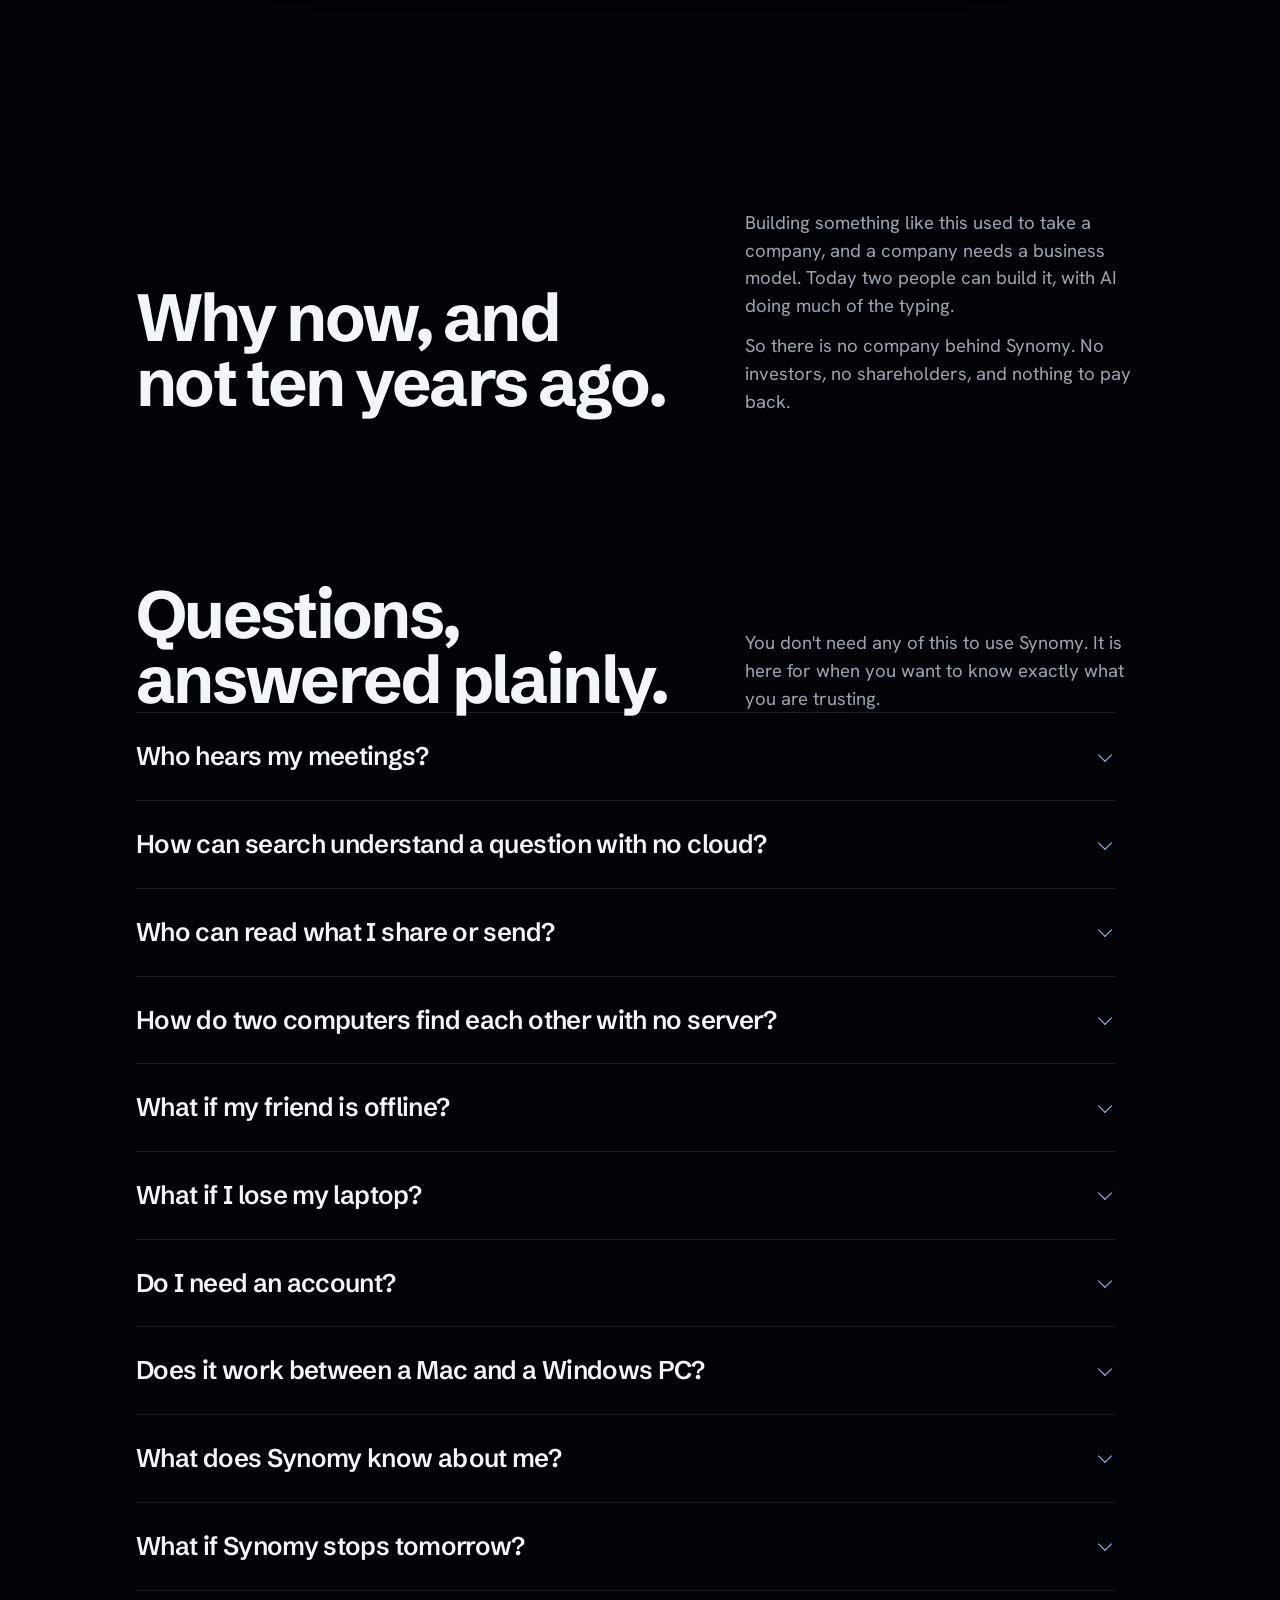
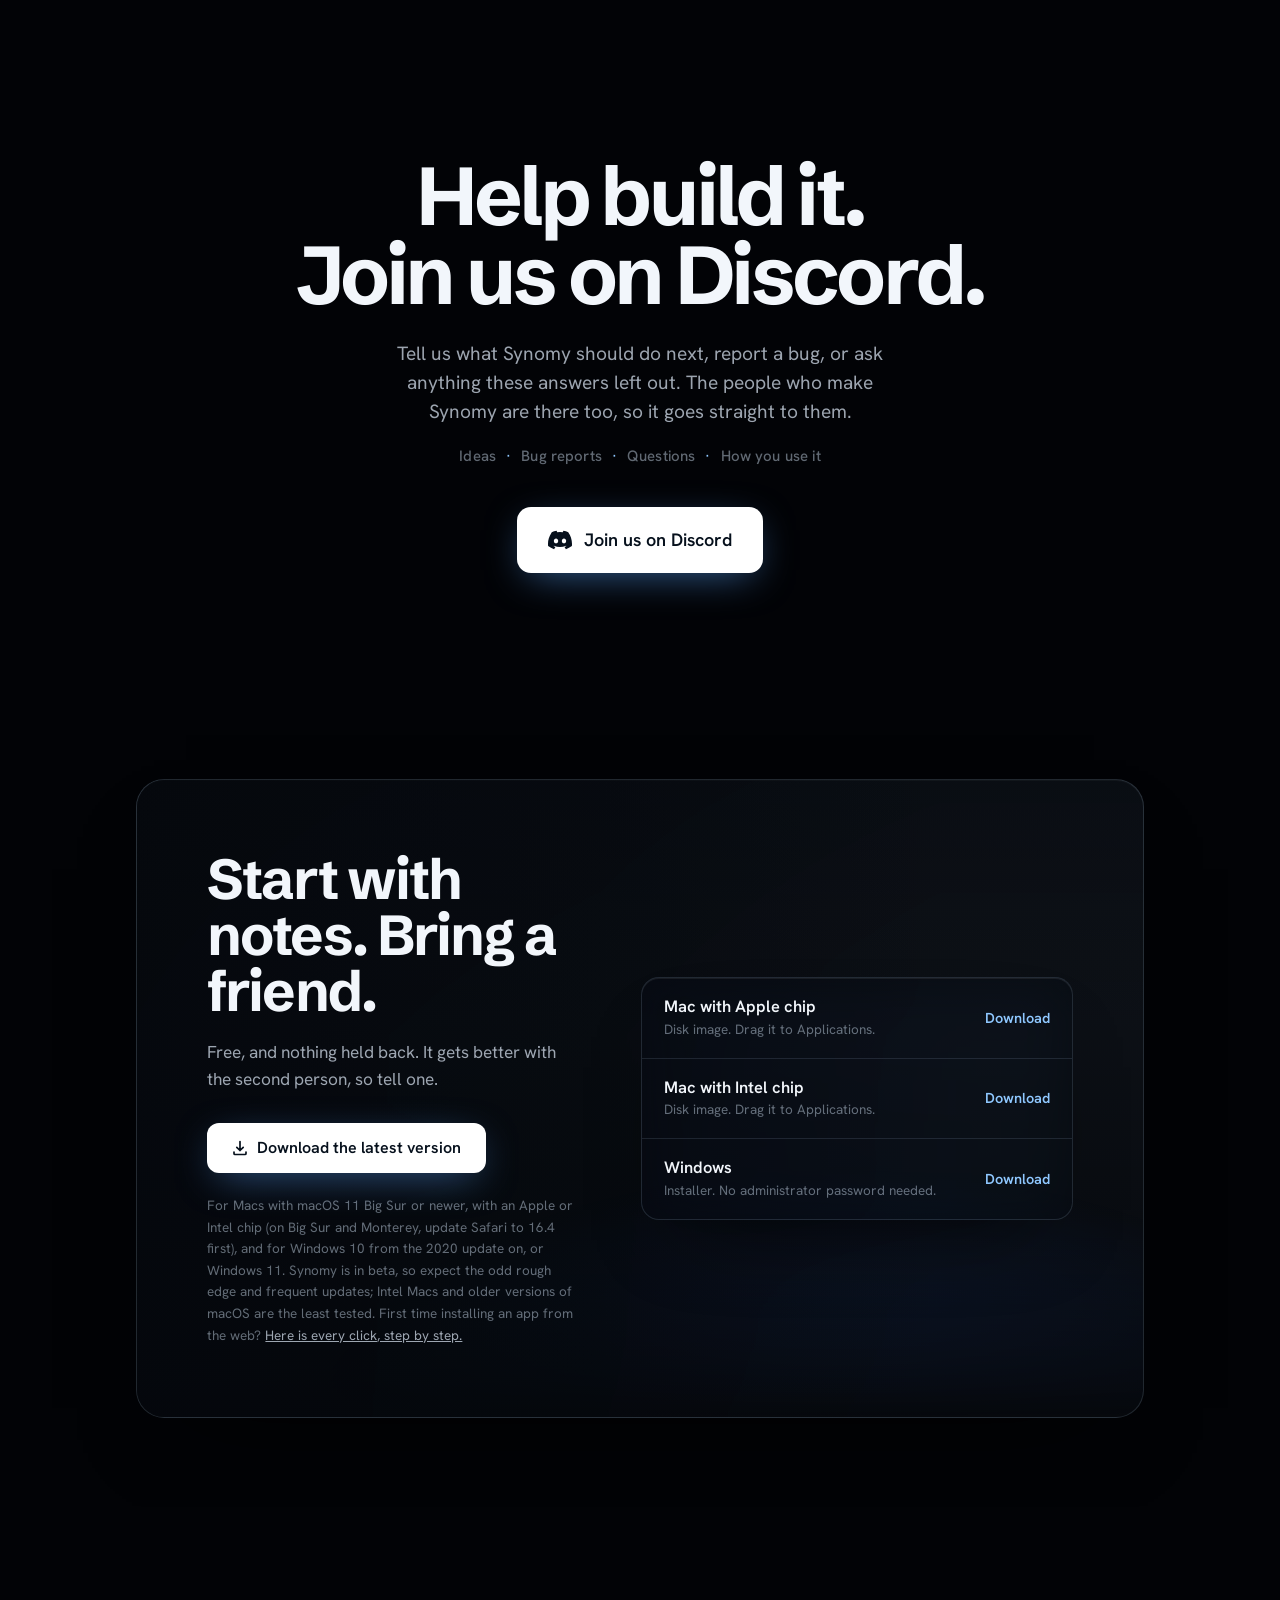
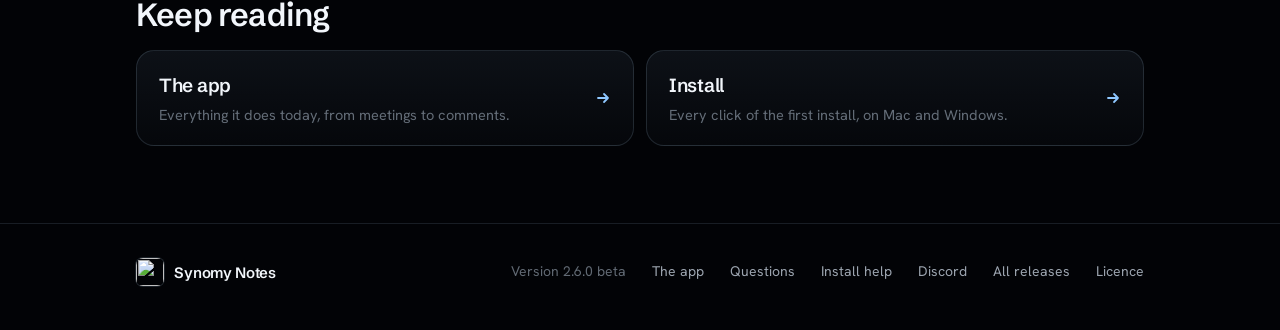
==== commit 6602bdeb: "site: the hero as a poster, no paragraph" ====
--- a/index.html
+++ b/index.html
@@ -25,7 +25,7 @@
 <link rel="stylesheet" href="assets/site.css?v=75a333ee">
 <script>document.documentElement.className += ' js';</script>
 
-<style><style>
+<style>
 /* ------------------------------------------------------------------ Why, and how
    index.html says why Synomy exists and how it works, on one page (October
    2026: how.html was a second tab, and a reader had to leave the argument to
@@ -36,26 +36,67 @@
    in between, and point down to the question that goes deeper. White type in
    the night, one ice blue. */
 
-/* ---- the hero: type in the night, the range rising under it ----
-   The summit shows at the bottom of the first screen and the rest of the range
-   comes up as the page starts to move, then dissolves into the night the
-   chapters stand in. */
-.hero.say { --range-top: 16px; padding: calc(var(--bar-h) + clamp(42px, 6vh, 88px)) 0 0; }
-.hero.say h1.hero-h { max-width: 14ch; font-size: clamp(44px, 7.4vw, 104px); letter-spacing: -.045em; line-height: .94; }
-/* One line wherever it fits (Lars, 2026-10-17): the hero is let out to 1440 and
-   the size follows the width, the line being 10.9em of Schibsted at this
-   tracking, so it fills the window edge to edge. Narrower than that it wraps,
-   balanced; on a phone the size below takes over. */
-.hero.say .hero-in { max-width: 1440px; }
+/* ---- the hero: one line, two buttons, the range rising under them ----
+   A poster, not a pitch (Lars, 2026-10-17: the paragraph and the stacked icon
+   read as a template). The first screen is the tag, the line, the two doors and
+   the summit; what the app is and why it exists is the page below. The hero is
+   one screen tall: the range fills whatever the type leaves and sinks behind
+   the buttons by a fixed share of its height, never more, so a short window
+   cannot push the summit into the line. */
+.hero.say {
+  --rw: min(128vw, 2100px, 172svh);
+  display: flex; flex-direction: column; min-height: 100svh;
+  padding: calc(var(--bar-h) + clamp(28px, 7svh, 96px)) 0 0;
+}
+.hero.say .hero-in { max-width: 1600px; width: 100%; container-type: inline-size; }
+.hero.say .hero-fill { flex: 1 1 0; }
+.hero.say .range {
+  --range-w: var(--rw);
+  margin-top: calc(var(--rw) * -.07);
+}
+.hero.say .sky { background: radial-gradient(60% 50% at 50% 92%, rgba(40, 110, 255, .38), transparent 72%); }
+
+/* The tag says what this is, the job the paragraph had, in one line that is
+   also the way to the app's own page. */
+.hero-tag {
+  display: inline-flex; align-items: center; gap: 10px; margin: 0 auto clamp(22px, 3.4svh, 36px);
+  padding: 6px 14px 6px 6px; border-radius: 999px; text-decoration: none;
+  font-size: 14px; font-weight: 500; color: var(--ink-2); line-height: 1;
+  background: rgba(170, 210, 255, .06); border: 1px solid var(--rim);
+  -webkit-backdrop-filter: blur(14px); backdrop-filter: blur(14px);
+  transition: border-color .2s ease, color .2s ease;
+  animation: rise .9s var(--ease) both;
+}
+.hero-tag:hover { border-color: rgba(190, 225, 255, .4); color: var(--ink); }
+.hero-tag img { width: 24px; height: 24px; border-radius: 6px; box-shadow: 0 0 0 1px rgba(190, 225, 255, .18), 0 4px 14px -4px rgba(47, 123, 255, .7); }
+.hero-tag b { font-weight: 600; color: var(--ink); }
+.hero-tag b::after { content: ""; display: inline-block; width: 1px; height: 14px; margin-left: 10px; vertical-align: -2px; background: var(--rim); }
+.hero-tag svg { width: 13px; height: 13px; transition: transform .2s var(--ease); }
+.hero-tag:hover svg { transform: translateX(3px); }
+
+/* One line wherever it fits (Lars, 2026-10-17), edge to edge: the line is
+   10.52em of Schibsted at this tracking, so the size is the column (cqw, which
+   leaves the scrollbar out where vw does not) over 10.75.
+   A phone wraps it in two, balanced, at the size further down. The glow is the
+   range's light on the letters. */
 .hero.say h1.hero-h {
-  max-width: none; text-wrap: balance;
-  font-size: clamp(44px, calc((min(100vw, 1440px) - 2 * var(--gut)) / 11.2), 124px);
-}
-.hero.say h1.hero-h span { display: inline-block; }
-.hero.say .hero-cta .btn-ghost { background: rgba(170, 210, 255, .06); -webkit-backdrop-filter: blur(14px); backdrop-filter: blur(14px); }
-.hero.say .hero-lede { max-width: 44ch; font-size: clamp(18px, 1.7vw, 22px); }
-.hero.say .hero-lede, .hero.say .hero-meta, .hero.say .btn-text { text-shadow: 0 1px 18px rgba(0, 0, 0, .8); }
-@media (max-width: 640px) { .hero.say { --range-w: 200vw; --range-top: 36px; } }
+  max-width: none; margin: 0 auto clamp(26px, 4.2svh, 44px); text-wrap: balance;
+  font-size: clamp(44px, calc(100cqw / 10.75), 150px);
+  letter-spacing: -.05em; line-height: .92;
+  filter: drop-shadow(0 0 42px rgba(70, 150, 255, .32));
+}
+.hero.say h1.hero-h span { display: inline-block; padding-bottom: .06em; }
+.hero.say h1.hero-h span:nth-child(3) { animation-delay: .14s; }
+.hero.say h1.hero-h span:nth-child(4) { animation-delay: .21s; }
+
+/* Two doors of one size: the download, and the community. */
+.hero.say .hero-cta { gap: 14px; }
+.hero.say .hero-cta .btn { padding: 18px 26px; font-size: 17px; border-radius: 14px; gap: 11px; }
+.hero.say .hero-cta .btn svg { width: 18px; height: 18px; }
+.hero.say .hero-cta .btn-ghost { background: rgba(170, 210, 255, .07); -webkit-backdrop-filter: blur(14px); backdrop-filter: blur(14px); }
+.hero.say .hero-cta .btn-ghost svg { width: 20px; height: 20px; }
+.hero.say .hero-meta { margin-top: 16px; }
+.hero.say .hero-meta, .hero.say .hero-tag { text-shadow: 0 1px 18px rgba(0, 0, 0, .8); }
 
 /* The bill: what a free thing costs, set as a ledger. */
 .ledger { list-style: none; margin: 0; padding: 0; border-top: 1px solid var(--line); }
@@ -164,7 +205,12 @@
   .ledger span { text-align: left; }
 }
 @media (max-width: 640px) {
-  .hero.say h1.hero-h { font-size: clamp(38px, 11vw, 52px); }
+  .hero.say { --rw: 220vw; }
+  .hero.say h1.hero-h { font-size: clamp(42px, 13vw, 64px); line-height: .94; }
+  .hero-tag { font-size: 13px; padding-right: 12px; }
+  .hero-tag b { display: none; }
+  .hero.say .hero-cta { flex-direction: column; align-items: stretch; max-width: 420px; margin-inline: auto; }
+  .hero.say .hero-cta .btn { justify-content: center; }
   .gone li::after { height: 2px; }
   .grow-cap { flex-direction: column; gap: 4px; }
 }
@@ -273,24 +319,23 @@
     <div class="sky-tint" aria-hidden="true"></div>
 
     <div class="hero-in wrap">
-      <img class="hero-icon" src="assets/icon-256.png" alt="" width="104" height="104">
+      <a class="hero-tag" href="app.html"><img src="assets/icon-256.png" alt="" width="24" height="24"><b>Synomy Notes</b><span>Notes and meetings, on your own computer</span><svg viewBox="0 0 16 16" fill="none" stroke="currentColor" stroke-width="1.8" stroke-linecap="round" stroke-linejoin="round" aria-hidden="true"><path d="M3 8h10m-4-4 4 4-4 4"/></svg></a>
       <h1 class="hero-h">
-        <span>Take back</span>
-        <span>what's yours.</span>
+        <span>Take</span>
+        <span>back</span>
+        <span>what's</span>
+        <span>yours.</span>
       </h1>
-      <p class="hero-lede">
-        A free app for your notes, your meetings and the people you work with. It all stays on your own computer, and what you share goes straight to the people you chose. No company in the middle.
-      </p>
       <div class="hero-cta">
         <a class="btn btn-light" id="cta-main" href="https://github.com/LarsLagauw/synomy-releases/releases/latest">
           <svg viewBox="0 0 16 16" fill="none" stroke="currentColor" stroke-width="1.7" stroke-linecap="round" stroke-linejoin="round" aria-hidden="true"><path d="M8 1.5v9m0 0 3.2-3.2M8 10.5 4.8 7.3M2 12v1.5a1 1 0 0 0 1 1h10a1 1 0 0 0 1-1V12"/></svg>
           <span id="cta-main-label">Download the latest version</span>
         </a>
         <a class="btn btn-ghost" href="https://discord.gg/fm6PRXMeNC" rel="noopener"><svg viewBox="0 0 24 24" fill="currentColor" aria-hidden="true"><path d="M20.317 4.37a19.79 19.79 0 0 0-4.885-1.515.074.074 0 0 0-.079.037c-.21.375-.444.865-.608 1.25a18.27 18.27 0 0 0-5.487 0 12.64 12.64 0 0 0-.617-1.25.077.077 0 0 0-.079-.037A19.74 19.74 0 0 0 3.677 4.37a.07.07 0 0 0-.032.027C.533 9.046-.32 13.58.099 18.057a.082.082 0 0 0 .031.057 19.9 19.9 0 0 0 5.993 3.03.078.078 0 0 0 .084-.028c.462-.63.874-1.295 1.226-1.994a.076.076 0 0 0-.041-.106 13.1 13.1 0 0 1-1.872-.892.077.077 0 0 1-.008-.128c.126-.094.252-.192.372-.291a.074.074 0 0 1 .078-.01c3.928 1.793 8.18 1.793 12.062 0a.074.074 0 0 1 .078.009c.12.1.246.199.373.292a.077.077 0 0 1-.006.128 12.3 12.3 0 0 1-1.873.891.077.077 0 0 0-.041.107c.36.698.772 1.363 1.225 1.993a.076.076 0 0 0 .084.029 19.84 19.84 0 0 0 6.002-3.03.077.077 0 0 0 .032-.054c.5-5.177-.838-9.674-3.549-13.66a.061.061 0 0 0-.031-.03zM8.02 15.33c-1.183 0-2.157-1.086-2.157-2.419 0-1.333.956-2.419 2.157-2.419 1.21 0 2.176 1.095 2.157 2.42 0 1.332-.956 2.418-2.157 2.418zm7.975 0c-1.183 0-2.157-1.086-2.157-2.419 0-1.333.955-2.419 2.157-2.419 1.21 0 2.176 1.095 2.157 2.42 0 1.332-.946 2.418-2.157 2.418z"/></svg><span>Join us on Discord</span></a>
-        <a class="btn-text" href="#bill">Read why it exists</a>
       </div>
       <span class="hero-meta" id="cta-note">Free · Mac and Windows</span>
     </div>
+    <div class="hero-fill"></div>
     <img class="scene range" src="assets/range-glow.webp" alt="" width="1771" height="441">
   </section>
 
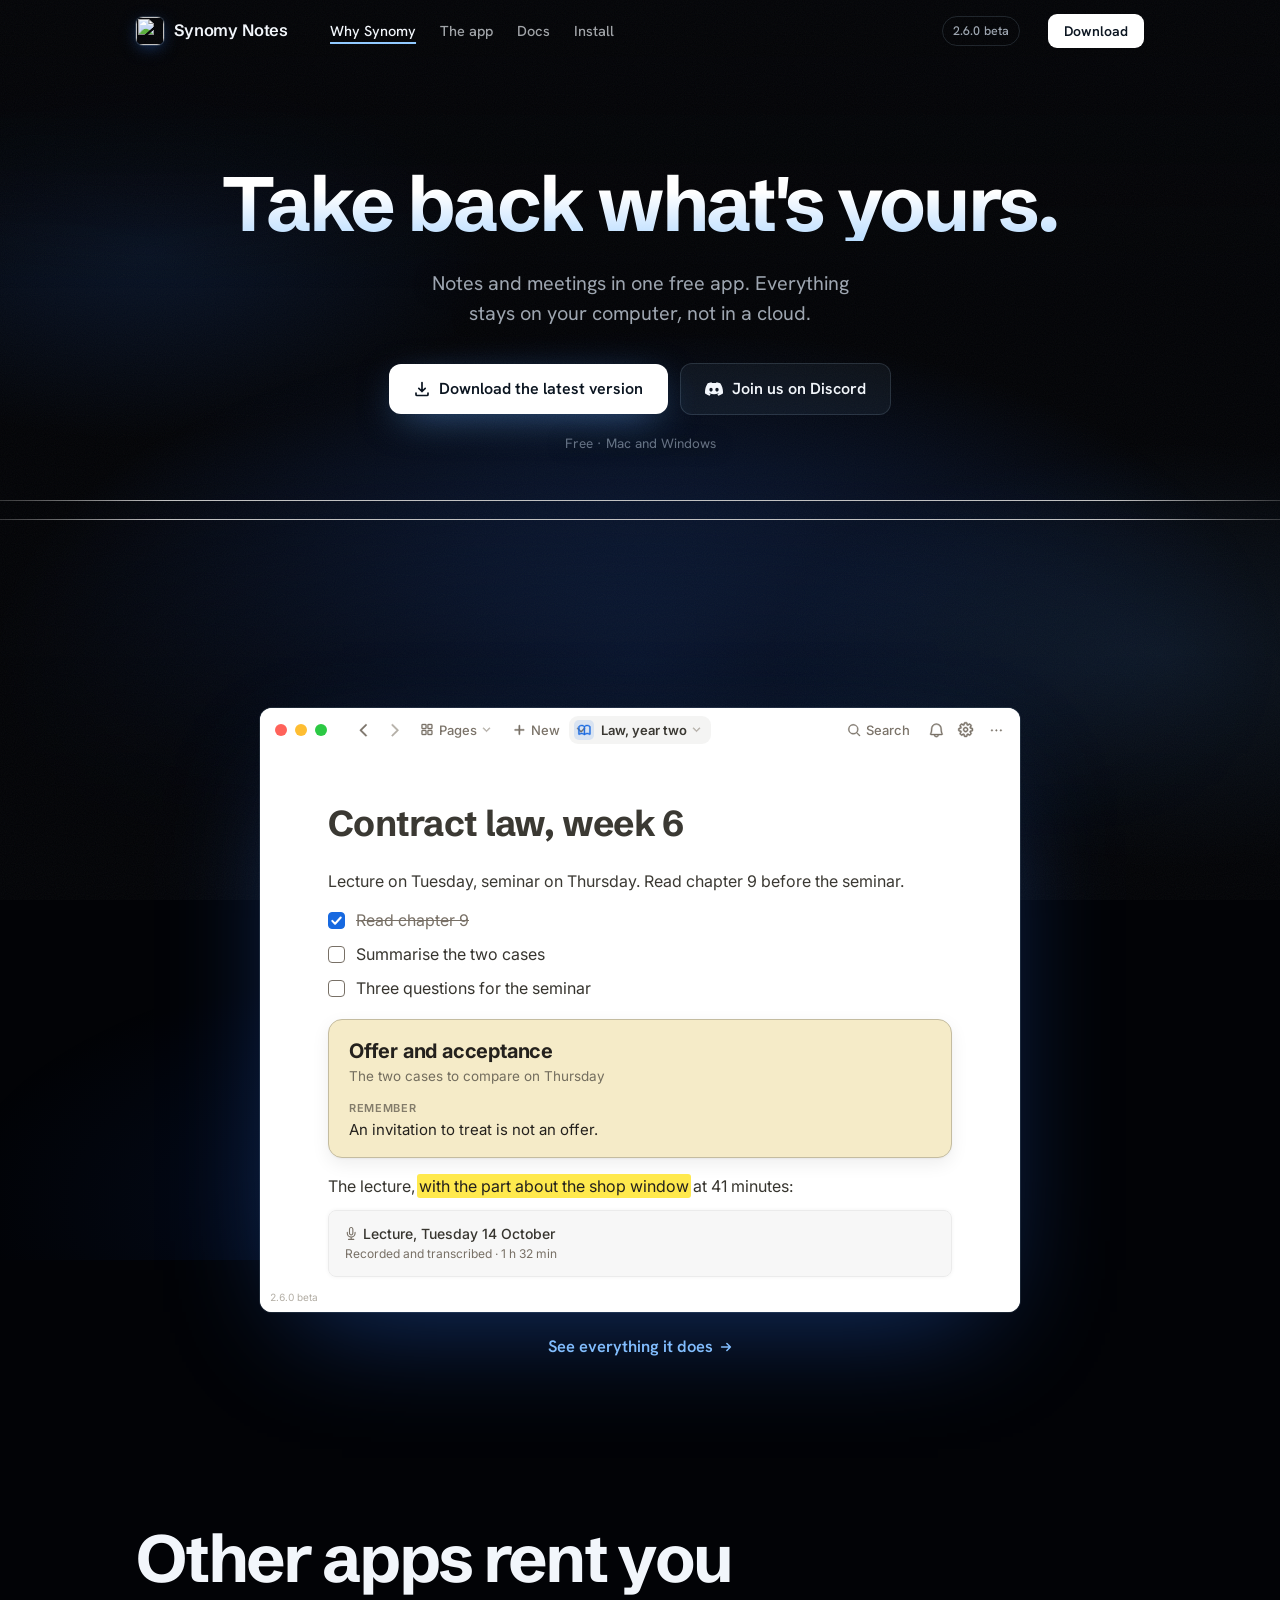
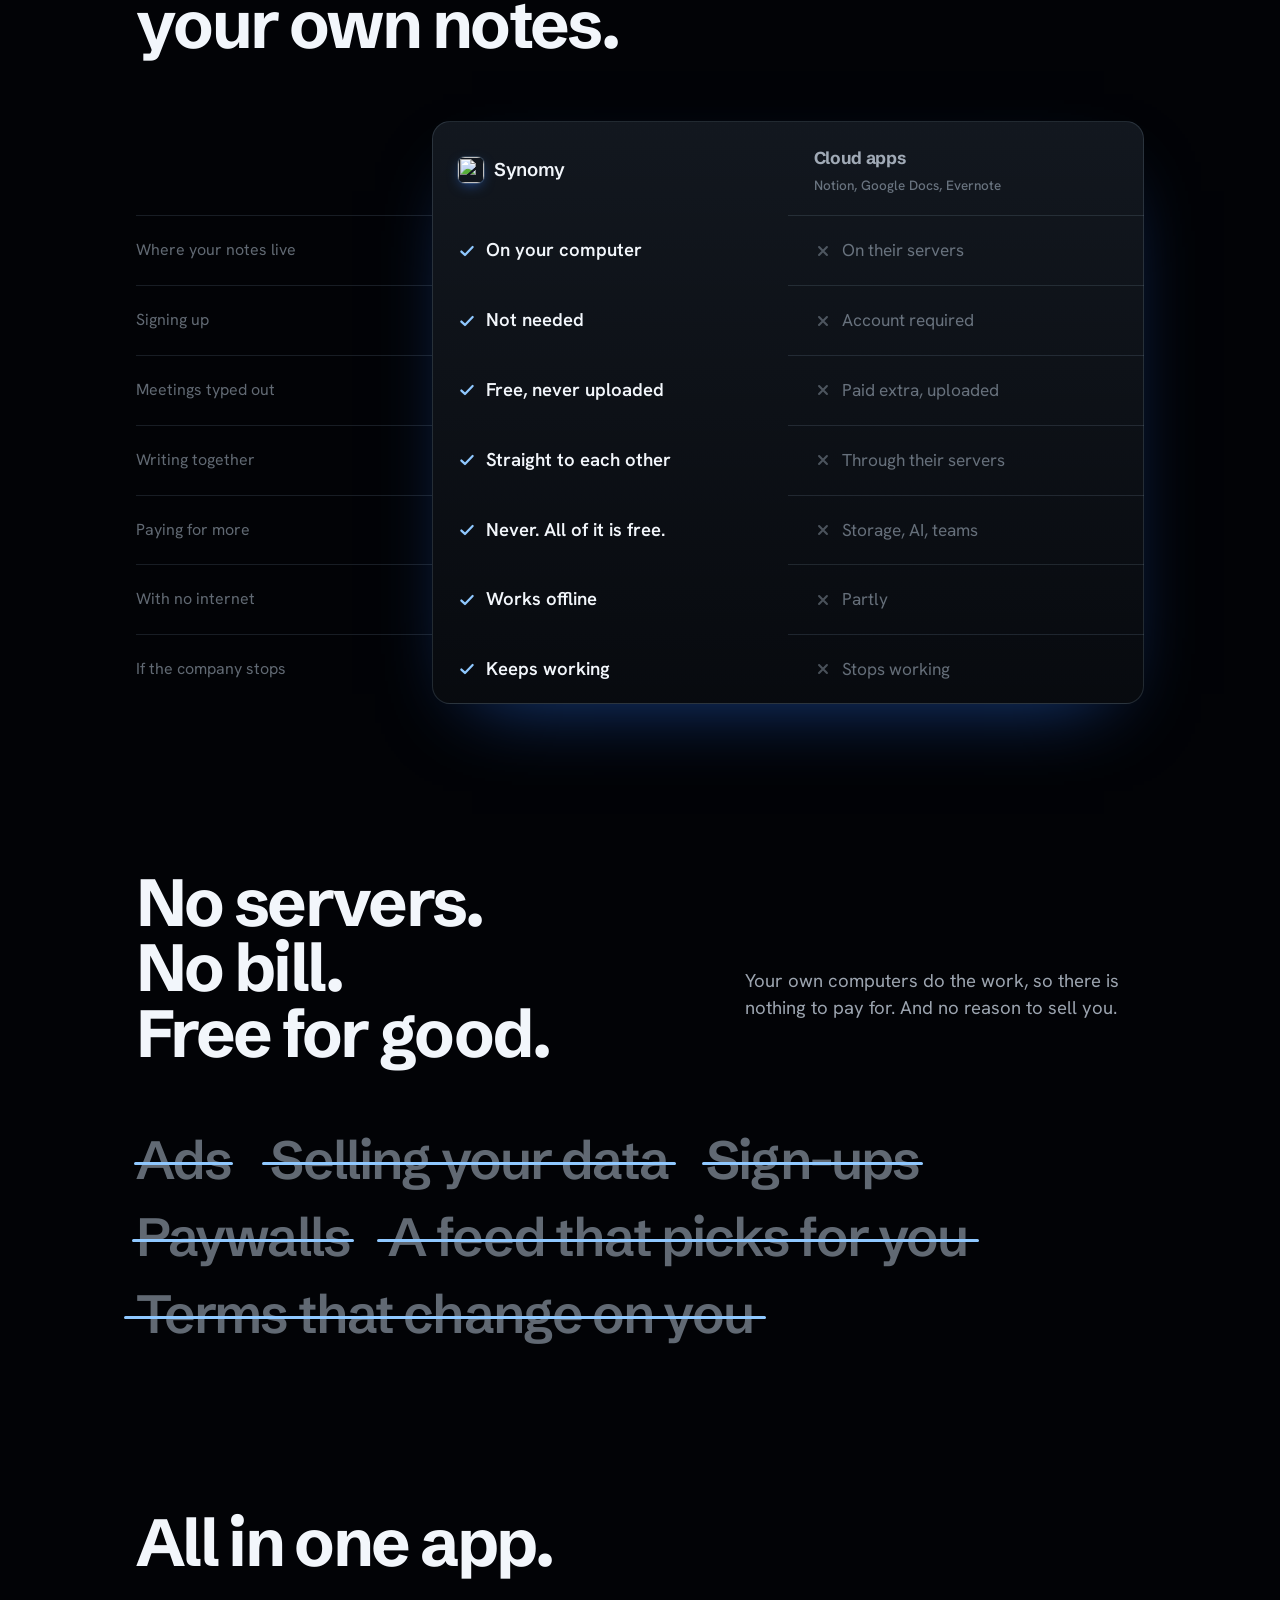
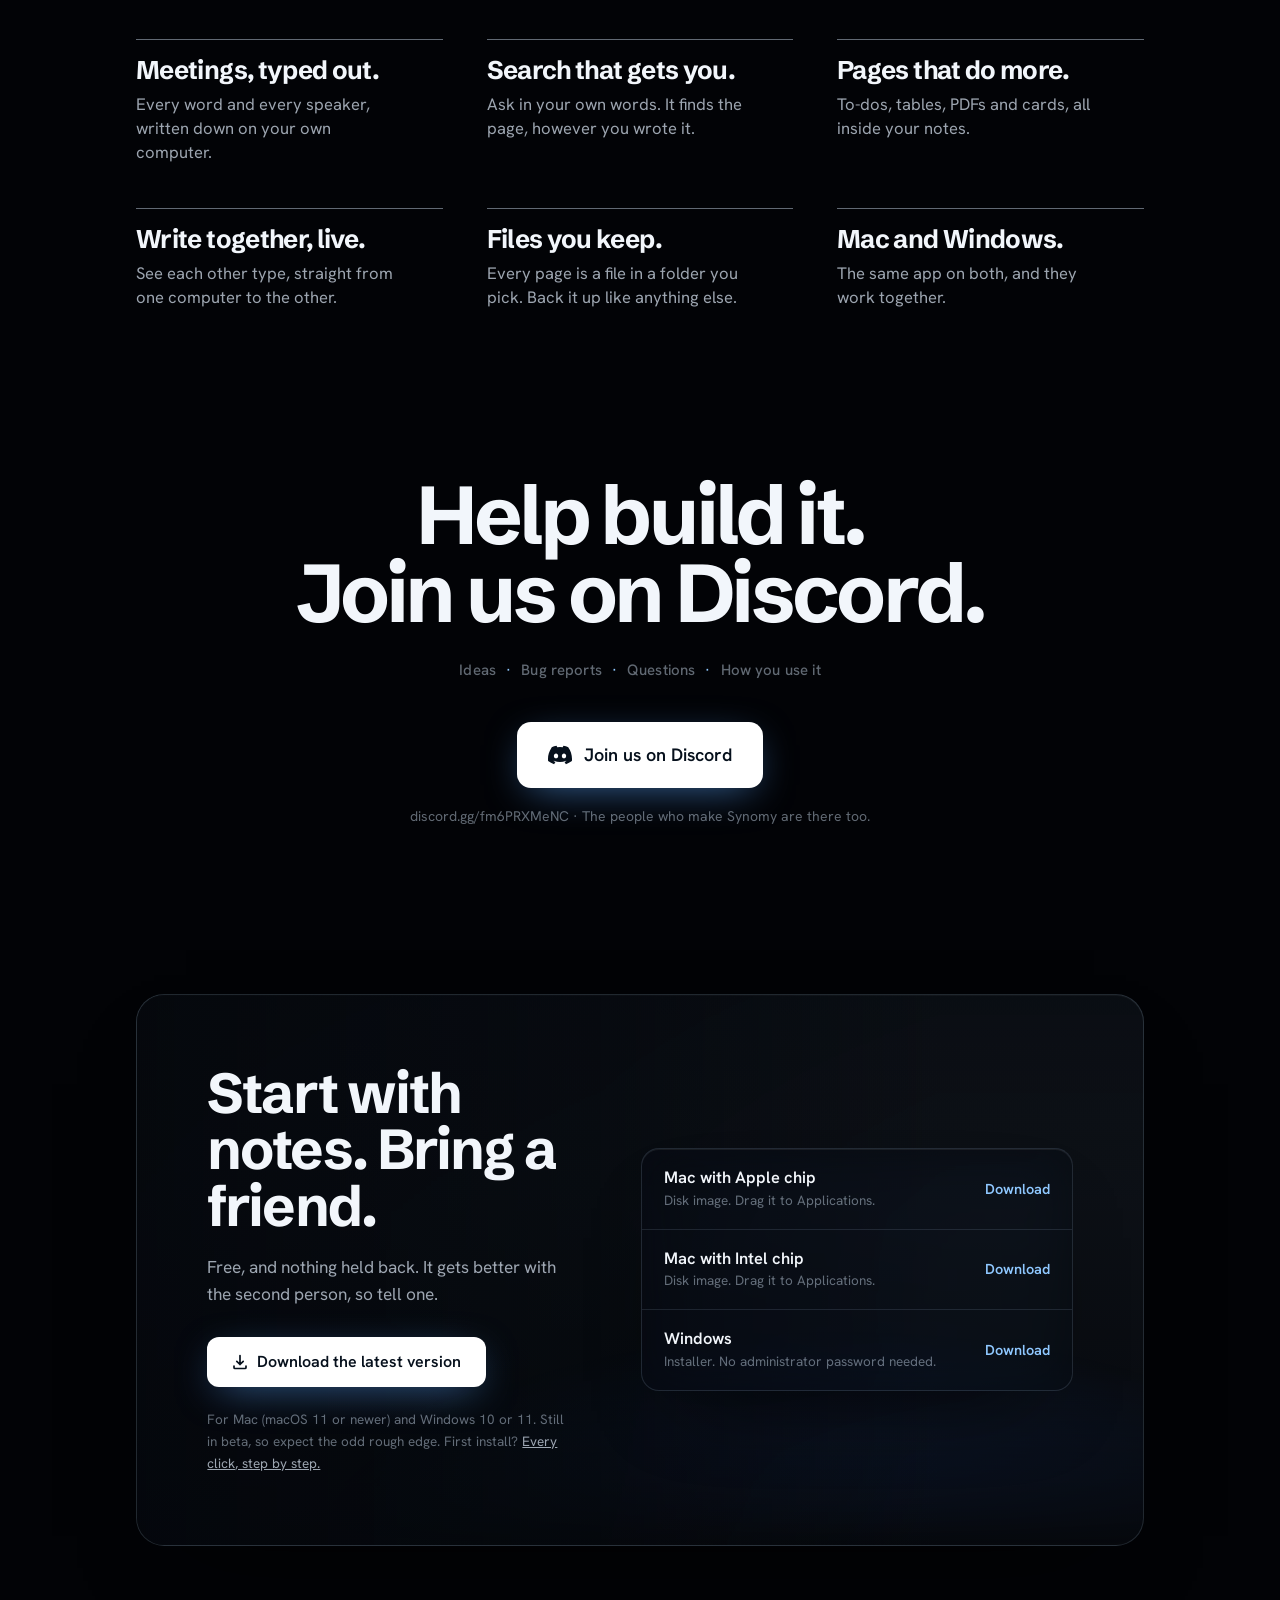
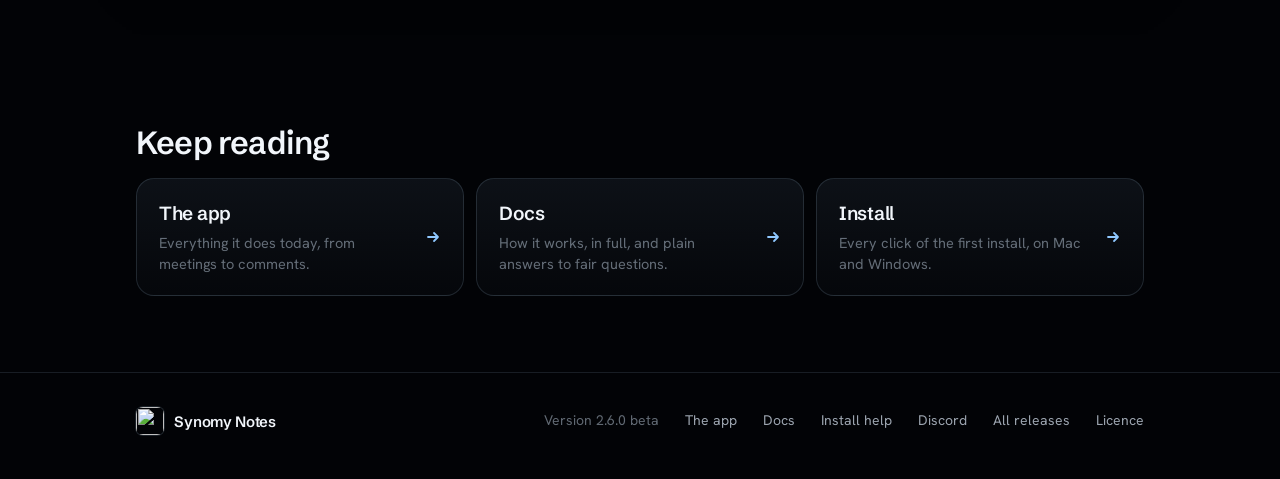
==== commit 1bc50064: "site: a short first page, the long read as Docs" ====
--- a/index.html
+++ b/index.html
@@ -4,7 +4,7 @@
 <meta charset="utf-8">
 <meta name="viewport" content="width=device-width, initial-scale=1">
 <title>Synomy: take back what's yours</title>
-<meta name="description" content="Synomy is a free app for your notes, your meetings and the people you work with. Everything stays on your own computer, and what you share goes straight to the people you chose. Why it is free, how it works with no servers, and plain answers to fair questions.">
+<meta name="description" content="Synomy is a free app for your notes and your meetings. Everything stays on your own computer: no account, no cloud, no monthly plan. For Mac and Windows.">
 
 <meta property="og:title" content="Synomy: take back what's yours">
 <meta property="og:description" content="A free app for your notes, meetings and the people you work with. It stays on your computer. Nobody in the middle.">
@@ -24,108 +24,81 @@
 <link href="https://fonts.googleapis.com/css2?family=Schibsted+Grotesk:wght@500;600;700&family=Hanken+Grotesk:wght@400;500;600&family=Inter:wght@400;500;600;700&display=swap" rel="stylesheet">
 <link rel="stylesheet" href="assets/site.css?v=75a333ee">
 <script>document.documentElement.className += ' js';</script>
+<script>
+/* The long read moved to docs.html (October 2026). A link to one of its
+   chapters or questions, from when they were on this page, follows it there. */
+(function () {
+  var h = location.hash.slice(1);
+  if (/^(bill|chain|together|locked|meetings|search|carried|grow|gone|free|next|now|questions|hearing|meaning|sealed|finding|offline|lost|account|systems|knows|stops)$/.test(h)) {
+    location.replace('docs.html#' + h);
+  }
+})();
+</script>
 
 <style>
-/* ------------------------------------------------------------------ Why, and how
-   index.html says why Synomy exists and how it works, on one page (October
-   2026: how.html was a second tab, and a reader had to leave the argument to
-   check it). app.html says what it does. The argument is set like one: a
-   chapter is a large statement on the left, its sentences on the right, one
-   plain picture underneath. The middle chapters take one part of the app each,
-   say what it usually costs somebody to run, how Synomy runs it with nothing
-   in between, and point down to the question that goes deeper. White type in
-   the night, one ice blue. */
-
-/* ---- the hero: one line, two buttons, the range rising under them ----
-   A poster, not a pitch (Lars, 2026-10-17: the paragraph and the stacked icon
-   read as a template). The first screen is the tag, the line, the two doors and
-   the summit; what the app is and why it exists is the page below. The hero is
-   one screen tall: the range fills whatever the type leaves and sinks behind
-   the buttons by a fixed share of its height, never more, so a short window
-   cannot push the summit into the line. */
-.hero.say {
-  --rw: min(128vw, 2100px, 172svh);
-  display: flex; flex-direction: column; min-height: 100svh;
-  padding: calc(var(--bar-h) + clamp(28px, 7svh, 96px)) 0 0;
-}
-.hero.say .hero-in { max-width: 1600px; width: 100%; container-type: inline-size; }
-.hero.say .hero-fill { flex: 1 1 0; }
-.hero.say .range {
-  --range-w: var(--rw);
-  margin-top: calc(var(--rw) * -.07);
-}
-.hero.say .sky { background: radial-gradient(60% 50% at 50% 92%, rgba(40, 110, 255, .38), transparent 72%); }
-
-/* The tag says what this is, the job the paragraph had, in one line that is
-   also the way to the app's own page. */
-.hero-tag {
-  display: inline-flex; align-items: center; gap: 10px; margin: 0 auto clamp(22px, 3.4svh, 36px);
-  padding: 6px 14px 6px 6px; border-radius: 999px; text-decoration: none;
-  font-size: 14px; font-weight: 500; color: var(--ink-2); line-height: 1;
-  background: rgba(170, 210, 255, .06); border: 1px solid var(--rim);
-  -webkit-backdrop-filter: blur(14px); backdrop-filter: blur(14px);
-  transition: border-color .2s ease, color .2s ease;
-  animation: rise .9s var(--ease) both;
-}
-.hero-tag:hover { border-color: rgba(190, 225, 255, .4); color: var(--ink); }
-.hero-tag img { width: 24px; height: 24px; border-radius: 6px; box-shadow: 0 0 0 1px rgba(190, 225, 255, .18), 0 4px 14px -4px rgba(47, 123, 255, .7); }
-.hero-tag b { font-weight: 600; color: var(--ink); }
-.hero-tag b::after { content: ""; display: inline-block; width: 1px; height: 14px; margin-left: 10px; vertical-align: -2px; background: var(--rim); }
-.hero-tag svg { width: 13px; height: 13px; transition: transform .2s var(--ease); }
-.hero-tag:hover svg { transform: translateX(3px); }
-
-/* One line wherever it fits (Lars, 2026-10-17), edge to edge: the line is
-   10.52em of Schibsted at this tracking, so the size is the column (cqw, which
-   leaves the scrollbar out where vw does not) over 10.75.
-   A phone wraps it in two, balanced, at the size further down. The glow is the
-   range's light on the letters. */
-.hero.say h1.hero-h {
-  max-width: none; margin: 0 auto clamp(26px, 4.2svh, 44px); text-wrap: balance;
-  font-size: clamp(44px, calc(100cqw / 10.75), 150px);
-  letter-spacing: -.05em; line-height: .92;
-  filter: drop-shadow(0 0 42px rgba(70, 150, 255, .32));
-}
-.hero.say h1.hero-h span { display: inline-block; padding-bottom: .06em; }
-.hero.say h1.hero-h span:nth-child(3) { animation-delay: .14s; }
-.hero.say h1.hero-h span:nth-child(4) { animation-delay: .21s; }
-
-/* Two doors of one size: the download, and the community. */
-.hero.say .hero-cta { gap: 14px; }
-.hero.say .hero-cta .btn { padding: 18px 26px; font-size: 17px; border-radius: 14px; gap: 11px; }
-.hero.say .hero-cta .btn svg { width: 18px; height: 18px; }
-.hero.say .hero-cta .btn-ghost { background: rgba(170, 210, 255, .07); -webkit-backdrop-filter: blur(14px); backdrop-filter: blur(14px); }
-.hero.say .hero-cta .btn-ghost svg { width: 20px; height: 20px; }
-.hero.say .hero-meta { margin-top: 16px; }
-.hero.say .hero-meta, .hero.say .hero-tag { text-shadow: 0 1px 18px rgba(0, 0, 0, .8); }
-
-/* The bill: what a free thing costs, set as a ledger. */
-.ledger { list-style: none; margin: 0; padding: 0; border-top: 1px solid var(--line); }
-.ledger li {
-  display: grid; grid-template-columns: minmax(0, 5fr) minmax(0, 7fr); gap: 20px; align-items: baseline;
-  padding: clamp(18px, 2.4vw, 30px) 0; border-bottom: 1px solid var(--line);
-}
-.ledger b { font-family: var(--display); font-weight: 600; font-size: clamp(20px, 2.2vw, 30px); letter-spacing: -.025em; line-height: 1.1; }
-.ledger span { font-size: clamp(17px, 1.5vw, 22px); line-height: 1.35; color: var(--ink-2); text-align: right; }
-.ledger span em { font-style: normal; color: var(--ink); }
-
-/* The chain: each line follows from the one before. */
-.chain { list-style: none; margin: 0; padding: 0; position: relative; max-width: 920px; }
-.chain::before { content: ""; position: absolute; left: 6px; top: 14px; bottom: 14px; width: 1px; background: var(--line); }
-.chain li {
-  position: relative; padding: 0 0 clamp(26px, 3vw, 40px) 40px;
-  font-family: var(--display); font-weight: 600; font-size: clamp(22px, 2.8vw, 38px); letter-spacing: -.03em; line-height: 1.12;
-}
-.chain li:last-child { padding-bottom: 0; }
-.chain li::before {
-  content: ""; position: absolute; left: 0; top: .42em; width: 13px; height: 13px; border-radius: 50%;
-  background: var(--night); border: 1px solid var(--ink-3);
-}
-.chain li:last-child::before { background: var(--ice); border-color: var(--ice); box-shadow: 0 0 18px 2px rgba(143, 200, 255, .55); }
-.chain li span { color: var(--ink-3); font-weight: 500; }
-.chain li:last-child span { color: var(--ink); }
-
-/* Gone: the tricks, struck through one by one. */
-.gone { display: flex; flex-wrap: wrap; gap: clamp(10px, 1.6vw, 18px) clamp(18px, 3vw, 40px); margin: 0; padding: 0; list-style: none; }
+/* ------------------------------------------------------------------ Why Synomy
+   index.html is the short case for the app, for somebody choosing between it
+   and Notion (Lars, 2026-10-17: "way too much text", it has to be catchy and
+   easy to remember). Every block is one line to remember and one thing to look
+   at. The reasons in full are docs.html, the features app.html. */
+
+/* ---- the hero: set like the install page's, the range under it ---- */
+.hero.say { padding: calc(var(--bar-h) + clamp(64px, 9vw, 104px)) 0 0; }
+.hero.say h1.hero-h { max-width: none; font-size: clamp(40px, 6vw, 78px); text-wrap: balance; }
+.hero.say h1.hero-h span { display: inline-block; }
+.hero.say .hero-lede { max-width: 40ch; text-wrap: balance; }
+.hero.say .hero-cta { gap: 12px; }
+.hero.say .hero-cta .btn-ghost { background: rgba(170, 210, 255, .06); -webkit-backdrop-filter: blur(14px); backdrop-filter: blur(14px); }
+.hero.say .hero-cta .btn-ghost svg { width: 18px; height: 18px; }
+.hero.say .hero-lede, .hero.say .hero-meta { text-shadow: 0 1px 18px rgba(0, 0, 0, .8); }
+.hero.say .range { --range-w: min(1400px, 122vw); --range-top: clamp(26px, 3.6vw, 48px); }
+
+/* ---- the app itself, rising out of the range ---- */
+.see { position: relative; z-index: 1; margin-top: calc(min(1400px, 122vw) * -.1); }
+.see .hero-shot { margin: 0 auto; padding-inline: 0; max-width: 760px; }
+/* Drawn wider than shown, so the bar has the room it has on a real screen. */
+.see .app { --w: 1100; }
+.see .a-desk { height: calc(var(--u) * 560); }
+.see-cap { display: flex; justify-content: center; margin-top: 22px; }
+.see-cap .more { margin: 0; }
+
+/* A statement on its own: the chapters' size, the whole width. */
+.big { font-size: clamp(36px, 5.2vw, 72px); line-height: .98; letter-spacing: -.04em; font-weight: 700; text-wrap: balance; }
+.big span { display: inline-block; }
+#nobill h2 span { display: block; }
+
+/* ---- Synomy beside the cloud apps: one table, the Synomy column lit ---- */
+.vs {
+  position: relative; isolation: isolate; margin-top: clamp(40px, 5vw, 64px);
+  display: grid; grid-template-columns: minmax(0, 5fr) minmax(0, 6fr) minmax(0, 6fr); grid-template-rows: repeat(8, auto);
+}
+/* Absolute, so the band covers the column without taking part in the placing
+   of the cells (a placed grid item would push them aside). */
+.vs::before {
+  content: ""; position: absolute; inset: 0; grid-column: 2; grid-row: 1 / -1; z-index: -1; border-radius: 18px;
+  background: linear-gradient(180deg, rgba(170, 210, 255, .1), rgba(170, 210, 255, .04));
+  border: 1px solid var(--rim); box-shadow: 0 30px 80px -40px rgba(47, 123, 255, .6);
+}
+.vs-row { display: contents; }
+.vs-row > * { padding: clamp(14px, 1.7vw, 20px) clamp(14px, 2vw, 26px); border-bottom: 1px solid var(--line); display: flex; align-items: center; gap: 10px; }
+.vs-row:last-child > * { border-bottom: 0; }
+.vs-row > :first-child { padding-left: 0; font-size: clamp(15px, 1.25vw, 17px); color: var(--ink-3); }
+.vs .us { font-weight: 600; font-size: clamp(16.5px, 1.45vw, 20px); color: var(--ink); border-bottom-color: transparent; }
+.vs .them { font-size: clamp(15.5px, 1.35vw, 18px); color: var(--ink-3); }
+.vs .us::before, .vs .them::before {
+  content: ""; flex: none; width: 18px; height: 18px; background: currentColor;
+  -webkit-mask: var(--m) center / contain no-repeat; mask: var(--m) center / contain no-repeat;
+}
+.vs .us::before { color: var(--ice); --m: url("data:image/svg+xml,%3Csvg xmlns='http://www.w3.org/2000/svg' viewBox='0 0 16 16'%3E%3Cpath d='M3 8.5l3.2 3L13 4.5' fill='none' stroke='%23000' stroke-width='2' stroke-linecap='round' stroke-linejoin='round'/%3E%3C/svg%3E"); }
+.vs .them::before { opacity: .7; --m: url("data:image/svg+xml,%3Csvg xmlns='http://www.w3.org/2000/svg' viewBox='0 0 16 16'%3E%3Cpath d='M4.5 4.5l7 7m0-7l-7 7' fill='none' stroke='%23000' stroke-width='1.8' stroke-linecap='round'/%3E%3C/svg%3E"); }
+.vs-head > * { font-family: var(--display); font-weight: 700; font-size: clamp(19px, 1.9vw, 26px); letter-spacing: -.02em; color: var(--ink); padding-top: clamp(18px, 2vw, 24px); }
+.vs-head .us::before, .vs-head .them::before { content: none; }
+.vs-head .us img { width: 26px; height: 26px; border-radius: 7px; box-shadow: 0 0 0 1px rgba(190, 225, 255, .18), 0 4px 14px -4px rgba(47, 123, 255, .7); }
+.vs-head .them { flex-direction: column; align-items: flex-start; gap: 3px; color: var(--ink-2); }
+.vs-head .them small { font-family: var(--body); font-weight: 500; font-size: 13.5px; letter-spacing: 0; color: var(--ink-3); }
+
+/* ---- no servers, so no bill: the struck-through list ---- */
+.gone { display: flex; flex-wrap: wrap; gap: clamp(10px, 1.6vw, 18px) clamp(18px, 3vw, 40px); margin: clamp(40px, 5vw, 64px) 0 0; padding: 0; list-style: none; }
 .gone li {
   position: relative; font-family: var(--display); font-weight: 600;
   font-size: clamp(26px, 4.2vw, 56px); letter-spacing: -.035em; line-height: 1.1; color: var(--ink);
@@ -138,157 +111,45 @@
 .js .gone.is-in li::after { animation: strike .55s var(--ease) both; animation-delay: calc(var(--i) * .16s + .5s); }
 .js .gone.is-in li { color: var(--ink-3); }
 @keyframes strike { to { transform: scaleX(1); } }
-.no-js .gone li, html:not(.js) .gone li { color: var(--ink-3); }
+html:not(.js) .gone li { color: var(--ink-3); }
 html:not(.js) .gone li::after { transform: none; }
 
-/* Free: what is free and what might one day cost money, side by side, set like
-   the Today/Later columns further down. The free side is the bright one. */
-.plans { display: grid; grid-template-columns: repeat(2, minmax(0, 1fr)); gap: clamp(28px, 4vw, 56px); }
-.plan h3 { font-size: clamp(24px, 2.6vw, 34px); letter-spacing: -.03em; line-height: 1.1; padding-bottom: 14px; border-bottom: 1px solid var(--ink); }
-.plan .plan-say { margin: 16px 0 10px; font-size: clamp(18px, 1.6vw, 22px); line-height: 1.35; color: var(--ink); }
-.plan ul { list-style: none; margin: 0; padding: 0; }
-.plan li { position: relative; padding: 7px 0 7px 22px; font-size: clamp(16.5px, 1.35vw, 18.5px); line-height: 1.45; color: var(--ink-2); }
-.plan li::before { content: ""; position: absolute; left: 2px; top: .95em; width: 7px; height: 7px; border-radius: 50%; background: var(--ice); }
-.plan.later h3 { border-bottom-color: var(--ink-3); color: var(--ink-2); }
-.plan.later .plan-say { color: var(--ink-2); }
-.plan.later li { color: var(--ink-3); }
-.plan.later li::before { background: transparent; border: 1px solid var(--ink-3); }
-
-/* Grow: the network, arriving one machine at a time. */
-.grow { width: 100%; display: block; height: auto; }
-.grow circle { fill: var(--ink); opacity: 0; }
-.grow circle.you { fill: var(--ice); filter: drop-shadow(0 0 8px rgba(143, 200, 255, .8)); }
-.grow line { stroke: var(--ink); stroke-opacity: .28; stroke-width: 1; stroke-dasharray: var(--len); stroke-dashoffset: var(--len); }
-.js .grow-wrap.is-in circle { animation: dotin .6s var(--ease) both; animation-delay: calc(var(--at) * 1s); }
-.js .grow-wrap.is-in line { animation: draw 1s var(--ease) both; animation-delay: calc(var(--at) * 1s + .25s); }
-html:not(.js) .grow circle { opacity: 1; }
-html:not(.js) .grow line { stroke-dashoffset: 0; }
-@keyframes dotin { from { opacity: 0; transform: scale(.4); } to { opacity: 1; transform: none; } }
-@keyframes draw { to { stroke-dashoffset: 0; } }
-.grow circle { transform-box: fill-box; transform-origin: center; }
-.grow-cap { display: flex; justify-content: space-between; gap: 16px; margin-top: 14px; font-size: 14.5px; color: var(--ink-3); }
-
-/* Next: three columns of words, no cards. */
-.next { position: relative; margin-top: clamp(104px, 13vw, 176px); padding: clamp(88px, 10vw, 140px) 0 clamp(88px, 10vw, 140px); }
-.cols { display: grid; grid-template-columns: repeat(3, minmax(0, 1fr)); gap: clamp(28px, 4vw, 56px); }
-.cols h3 { font-size: clamp(22px, 2.2vw, 30px); letter-spacing: -.025em; line-height: 1.1; margin-bottom: 18px; padding-bottom: 14px; border-bottom: 1px solid var(--ink); }
-.cols.rv h3 { border-bottom-color: var(--ink); }
-.cols ul { list-style: none; margin: 0; padding: 0; }
-.cols li { font-size: clamp(17px, 1.4vw, 19.5px); line-height: 1.4; color: var(--ink-2); padding: 7px 0; }
-.cols li b { color: var(--ink); font-weight: 600; }
-.cols .today { grid-column: span 2; }
-.cols .today ul { columns: 2; column-gap: clamp(28px, 4vw, 56px); }
-.cols .today li { break-inside: avoid; }
-.cols .soon h3 { border-bottom-color: var(--ink-3); color: var(--ink-2); }
-.cols .soon li { color: var(--ink-3); }
-.cols .soon li b { color: var(--ink-2); }
-.today-shot { margin-top: clamp(56px, 7vw, 96px); }
-.today-shot .hero-shot { margin: 0 auto; padding-inline: 0; max-width: 820px; }
-.today-shot .shot-move { animation: none; }
-.today-shot .app { --w: 960; }
-/* The whole window, smaller, rather than a big one fading out at its middle:
-   a window cut in half read as a picture of a window. */
-.today-shot .a-desk { height: calc(var(--u) * 560); }
-.today-cap { display: flex; flex-wrap: wrap; justify-content: space-between; align-items: baseline; gap: 12px 24px; margin-top: 22px; }
-.today-cap p { font-size: 16px; color: var(--ink-2); }
-.today-cap .more { margin: 0; }
-
-/* Now: one person, and the download. */
+/* ---- what is inside: words, no cards; each one opens its part of app.html ---- */
+.feats { list-style: none; margin: clamp(40px, 5vw, 64px) 0 0; padding: 0; display: grid; grid-template-columns: repeat(3, minmax(0, 1fr)); gap: clamp(28px, 3.4vw, 48px) clamp(24px, 3.4vw, 48px); }
+.feats a { display: block; padding-top: 16px; border-top: 1px solid var(--ink-3); text-decoration: none; transition: border-color .2s ease; }
+.feats a:hover { border-top-color: var(--ice); }
+.feats b { display: block; font-family: var(--display); font-weight: 700; font-size: clamp(21px, 2vw, 27px); letter-spacing: -.025em; line-height: 1.1; color: var(--ink); }
+.feats span { display: block; margin-top: 8px; font-size: clamp(16px, 1.3vw, 18px); line-height: 1.45; color: var(--ink-2); max-width: 30ch; }
+
+.community p.asks { margin-top: 0; }
 .get { padding-top: clamp(104px, 13vw, 176px); }
 
 @media (max-width: 900px) {
-  .cols { grid-template-columns: minmax(0, 1fr); gap: 36px; }
-  .cols .today { grid-column: auto; }
-  .cols .today ul { columns: 1; }
-  .plans { grid-template-columns: minmax(0, 1fr); gap: 40px; }
-  .ledger li { grid-template-columns: minmax(0, 1fr); gap: 6px; }
-  .ledger span { text-align: left; }
+  .feats { grid-template-columns: repeat(2, minmax(0, 1fr)); }
 }
 @media (max-width: 640px) {
-  .hero.say { --rw: 220vw; }
-  .hero.say h1.hero-h { font-size: clamp(42px, 13vw, 64px); line-height: .94; }
-  .hero-tag { font-size: 13px; padding-right: 12px; }
-  .hero-tag b { display: none; }
-  .hero.say .hero-cta { flex-direction: column; align-items: stretch; max-width: 420px; margin-inline: auto; }
+  .hero.say .range { --range-w: 200vw; }
+  .hero.say .hero-cta { flex-direction: column; align-items: stretch; max-width: 380px; margin-inline: auto; }
   .hero.say .hero-cta .btn { justify-content: center; }
+  .see { margin-top: -40px; }
+  /* A phone has no room for three columns: each row's label stands over its
+     two answers, and the lit column becomes the lit answer. */
+  .vs { grid-template-columns: minmax(0, 1fr) minmax(0, 1fr); grid-template-rows: none; column-gap: 10px; }
+  .vs::before { content: none; }
+  .vs-row > * { padding: 0; border: 0; }
+  .vs-row > :first-child { grid-column: 1 / -1; padding: 18px 0 8px; border-top: 1px solid var(--line); font-size: 14px; }
+  .vs-head > :first-child { display: none; }
+  .vs .us { align-self: start; }
+  .vs .them { align-self: start; }
+  .vs-head > * { padding: 0 0 12px; }
+  .feats { grid-template-columns: minmax(0, 1fr); }
   .gone li::after { height: 2px; }
-  .grow-cap { flex-direction: column; gap: 4px; }
 }
 @media (prefers-reduced-motion: reduce) {
-  .js .gone.is-in li::after, .js .grow-wrap.is-in circle, .js .grow-wrap.is-in line { animation: none; }
+  .js .gone.is-in li::after { animation: none; }
   .gone li::after { transform: none; }
   .gone li { color: var(--ink-3); }
-  .grow circle { opacity: 1; }
-  .grow line { stroke-dashoffset: 0; }
-}
-
-/* The drawings, from the old how.html. `ln` draws a path, `in` fades a thing in,
-   `trav` walks a shape along `--p`, `lay` is one wave of light through a model,
-   `sc` is text that will not settle, `wv` is sound. A drawing plays when its
-   chapter scrolls in. Held to 900 wide, the width they were drawn at: across
-   the whole column they stood taller than the argument beside them. */
-.art { display: block; width: 100%; max-width: 900px; height: auto; max-height: 46vh; margin-inline: auto; }
-.art .ln { stroke-dasharray: var(--len, 400); stroke-dashoffset: var(--len, 400); }
-.is-in .art .ln { animation: draw 1.4s var(--ease) both; animation-delay: var(--at, 0s); }
-@keyframes draw { to { stroke-dashoffset: 0; } }
-.art .in { opacity: 0; }
-.is-in .art .in { animation: fade .8s var(--ease) both; animation-delay: var(--at, 0s); }
-@keyframes fade { to { opacity: 1; } }
-.art .trav { offset-path: var(--p); offset-rotate: 0deg; opacity: 0; }
-.is-in .art .trav { animation: trav var(--dur, 2.4s) linear infinite; animation-delay: var(--at, .6s); }
-.is-in .art .trav.once { animation-iteration-count: 1; animation-fill-mode: both; }
-@keyframes trav {
-  0% { offset-distance: 0%; opacity: 0; }
-  12% { opacity: 1; }
-  86% { opacity: 1; }
-  100% { offset-distance: 100%; opacity: 0; }
-}
-.art .halo { transform-box: fill-box; transform-origin: center; opacity: 0; }
-.is-in .art .halo { animation: halo 2.6s var(--ease) both; animation-delay: var(--at, 0s); }
-@keyframes halo { 0% { opacity: .45; transform: scale(.2); } 80%, 100% { opacity: 0; transform: scale(1.35); } }
-.art .wv { transform-box: fill-box; transform-origin: center; }
-.is-in .art .wv { animation: wv 1.5s ease-in-out infinite alternate; animation-delay: calc(var(--i) * -127ms); }
-@keyframes wv { from { transform: scaleY(.3); } to { transform: scaleY(1); } }
-.art .lay { opacity: .34; }
-.is-in .art .lay { animation: lay 3.6s ease-in-out infinite; animation-delay: calc(var(--l) * .34s); }
-@keyframes lay { 0%, 46%, 100% { opacity: .34; } 16% { opacity: 1; } }
-.is-in .art .sc { animation: shuffle 3s steps(1, end) infinite; }
-.is-in .art .sc.s2 { animation-delay: 1s; }
-.is-in .art .sc.s3 { animation-delay: 2s; }
-@keyframes shuffle { 0%, 33% { opacity: 1; } 34%, 100% { opacity: 0; } }
-.art .sc.s2, .art .sc.s3 { opacity: 0; }
-.art text { font-family: var(--body); font-size: 17px; fill: var(--ink-3); }
-.art .body { font-size: 15px; fill: rgba(232, 238, 246, .74); }
-.art .body.dim { fill: rgba(232, 238, 246, .46); }
-.art .wire { stroke: rgba(255, 255, 255, .16); stroke-width: 1; fill: none; }
-.art .edge { stroke: rgba(255, 255, 255, .17); stroke-width: 1; fill: none; }
-.art .box { fill: none; stroke: rgba(255, 255, 255, .4); stroke-width: 1; }
-.art .box.off { stroke: rgba(255, 255, 255, .18); stroke-dasharray: 4 5; }
-/* The waiting pages: they sit, then the wire draws, then they go one by one. */
-.is-in .art .wait { animation: fade .6s var(--ease) both; animation-delay: var(--at, 0s); }
-.art .wait { opacity: 0; }
-.is-in .art .gone { animation: unfade .3s ease both; animation-delay: var(--at, 0s); }
-@keyframes unfade { to { opacity: 0; } }
-.art .ice { fill: var(--ice); }
-
-@media (max-width: 860px) {
-  .art { max-height: none; }
-  /* A drawing laid out for a wide screen shrinks to a third on a phone, so its
-     writing and its lines are drawn heavier there to stay readable. */
-  .art text { font-size: 30px; }
-  .art .body { font-size: 21px; }
-  .art .box, .art .wire, .art .edge { stroke-width: 1.8; }
-}
-@media (prefers-reduced-motion: reduce) {
-  .art .in, .art .trav, .art .wait { opacity: 1; animation: none !important; }
-  .art .gone { opacity: 0; }
-  .art .ln { stroke-dashoffset: 0; animation: none !important; }
-  .art .trav { offset-distance: 55%; }
-  .art .sc, .art .wv, .art .lay, .art .halo { animation: none !important; }
-}
-
-/* Two paragraphs and a link beside a heading: both sides start at the top. */
-.ch.how .ch-head { align-items: start; }
+}
 </style>
 </head>
 <body>
@@ -302,7 +163,7 @@
     <nav class="nav" aria-label="Pages">
       <a class="here" href="index.html">Why Synomy</a>
       <a href="app.html">The app</a>
-      <a href="#questions">Questions</a>
+      <a href="docs.html">Docs</a>
       <a href="install.html">Install</a>
     </nav>
     <div class="bar-sp"></div>
@@ -319,13 +180,11 @@
     <div class="sky-tint" aria-hidden="true"></div>
 
     <div class="hero-in wrap">
-      <a class="hero-tag" href="app.html"><img src="assets/icon-256.png" alt="" width="24" height="24"><b>Synomy Notes</b><span>Notes and meetings, on your own computer</span><svg viewBox="0 0 16 16" fill="none" stroke="currentColor" stroke-width="1.8" stroke-linecap="round" stroke-linejoin="round" aria-hidden="true"><path d="M3 8h10m-4-4 4 4-4 4"/></svg></a>
       <h1 class="hero-h">
-        <span>Take</span>
-        <span>back</span>
-        <span>what's</span>
-        <span>yours.</span>
+        <span>Take back</span>
+        <span>what's yours.</span>
       </h1>
+      <p class="hero-lede">Notes and meetings in one free app. Everything stays on your computer, not in a cloud.</p>
       <div class="hero-cta">
         <a class="btn btn-light" id="cta-main" href="https://github.com/LarsLagauw/synomy-releases/releases/latest">
           <svg viewBox="0 0 16 16" fill="none" stroke="currentColor" stroke-width="1.7" stroke-linecap="round" stroke-linejoin="round" aria-hidden="true"><path d="M8 1.5v9m0 0 3.2-3.2M8 10.5 4.8 7.3M2 12v1.5a1 1 0 0 0 1 1h10a1 1 0 0 0 1-1V12"/></svg>
@@ -335,517 +194,12 @@
       </div>
       <span class="hero-meta" id="cta-note">Free · Mac and Windows</span>
     </div>
-    <div class="hero-fill"></div>
     <img class="scene range" src="assets/range-glow.webp" alt="" width="1771" height="441">
   </section>
 
-  <!-- ============================================================ The bill -->
-  <section class="ch" id="bill">
-    <div class="wrap">
-      <div class="ch-head">
-        <h2 class="rv">Every free app has a bill. You just don't see it.</h2>
-        <p class="rv" style="--d:80ms">Servers cost money, so somebody pays. When it isn't you at a checkout, it's you some other way.</p>
-      </div>
-      <div class="ch-vis">
-        <ul class="ledger">
-          <li class="rv" style="--d:0ms"><b>A free account</b> <span>Paid with <em>your attention</em>, sold by the minute.</span></li>
-          <li class="rv" style="--d:70ms"><b>A free upload</b> <span>Paid with <em>your data</em>, sold by the profile.</span></li>
-          <li class="rv" style="--d:140ms"><b>A free start</b> <span>Paid with <em>a subscription</em>, once your things are inside.</span></li>
-          <li class="rv" style="--d:210ms"><b>A free timeline</b> <span>Paid with <em>your evenings</em>. It is tuned so you never put it down.</span></li>
-        </ul>
-      </div>
-    </div>
-  </section>
-
-  <!-- ============================================================ The chain -->
-  <section class="ch" id="chain">
-    <div class="wrap">
-      <div class="ch-head">
-        <h2 class="rv">Synomy has no servers. Everything follows from that.</h2>
-        <p class="rv" style="--d:80ms">Your notes live on your computer. When you share, your computers talk to each other directly. There is no machine in the middle, so there is no bill for one.</p>
-      </div>
-      <div class="ch-vis">
-        <ol class="chain">
-          <li class="rv" style="--d:0ms">No servers, <span>so nothing to run.</span></li>
-          <li class="rv" style="--d:160ms">Nothing to run, <span>so nothing to pay for.</span></li>
-          <li class="rv" style="--d:320ms">Nothing to pay for, <span>so no reason to charge you.</span></li>
-          <li class="rv" style="--d:480ms">No reason to charge you, <span>so no reason to sell you.</span></li>
-          <li class="rv" style="--d:700ms">Which leaves one job. <span>Make it good.</span></li>
-        </ol>
-      </div>
-    </div>
-  </section>
-
-  <section class="ch how" id="together">
-    <div class="wrap">
-      <div class="ch-head">
-        <h2 class="rv">Two people, one page, no server between them.</h2>
-        <div>
-          <p class="rv" style="--d:80ms">Writing together usually runs through a company's server, and somebody pays for it every month. That bill is where the subscription and the ads come from.</p>
-          <p class="rv" style="--d:150ms">Here your two computers talk directly and settle every change between themselves. Nothing in the middle, nothing to pay for, so it stays free.</p>
-          <a class="deeper rv" style="--d:220ms" href="#finding">How two computers find each other <svg viewBox="0 0 16 16" fill="none" stroke="currentColor" stroke-width="1.8" stroke-linecap="round" stroke-linejoin="round" aria-hidden="true"><path d="M8 3v10M4 9l4 4 4-4"/></svg></a>
-        </div>
-      </div>
-      <div class="ch-vis rv" style="--d:120ms" data-vig>
-        <svg class="art" viewBox="0 0 900 380" role="img" aria-label="Machines passing locked pages straight to one another, with nothing in the centre">
-        <g class="edge">
-        <path class="ln" style="--len:330;--at:.2s" d="M128 104 L436 56"/>
-        <path class="ln" style="--len:330;--at:.3s" d="M436 56 L760 128"/>
-        <path class="ln" style="--len:300;--at:.4s" d="M760 128 L798 288"/>
-        <path class="ln" style="--len:330;--at:.5s" d="M798 288 L502 342"/>
-        <path class="ln" style="--len:330;--at:.6s" d="M502 342 L182 310"/>
-        <path class="ln" style="--len:300;--at:.7s" d="M182 310 L128 104"/>
-        <path class="ln" style="--len:700;--at:.85s" d="M128 104 L798 288"/>
-        <path class="ln" style="--len:700;--at:.95s" d="M182 310 L760 128"/>
-        <path class="ln" style="--len:700;--at:1.05s" d="M436 56 L502 342"/>
-        </g>
-        <g class="in" style="--at:.15s">
-        <rect class="box" x="112" y="88" width="30" height="30" rx="8"/>
-        <rect class="box" x="420" y="40" width="30" height="30" rx="8"/>
-        <rect class="box" x="744" y="112" width="30" height="30" rx="8"/>
-        <rect class="box" x="782" y="272" width="30" height="30" rx="8"/>
-        <rect class="box" x="486" y="326" width="30" height="30" rx="8"/>
-        <rect class="box" x="166" y="294" width="30" height="30" rx="8"/>
-        </g>
-        <g class="trav" style="--p:path('M128 104 L798 288');--dur:3.4s;--at:1.4s"><rect x="-10" y="-8" width="20" height="16" rx="5" class="ice"/></g>
-        <g class="trav" style="--p:path('M182 310 L760 128');--dur:3.4s;--at:3.2s"><rect x="-10" y="-8" width="20" height="16" rx="5" class="ice"/></g>
-        </svg>
-      </div>
-    </div>
-  </section>
-
-  <section class="ch how" id="locked">
-    <div class="wrap">
-      <div class="ch-head">
-        <h2 class="rv">Nobody in between can read it.</h2>
-        <div>
-          <p class="rv" style="--d:80ms">Everything you share is locked on your computer before it leaves, so only the people you chose can open it.</p>
-          <p class="rv" style="--d:150ms">Whatever carries it on the way sees the middle picture. And with no Synomy server keeping a copy, there is nothing to read, sell or hand over.</p>
-          <a class="deeper rv" style="--d:220ms" href="#sealed">Who can read what you send <svg viewBox="0 0 16 16" fill="none" stroke="currentColor" stroke-width="1.8" stroke-linecap="round" stroke-linejoin="round" aria-hidden="true"><path d="M8 3v10M4 9l4 4 4-4"/></svg></a>
-        </div>
-      </div>
-      <div class="ch-vis rv" style="--d:120ms" data-vig>
-        <svg class="art" viewBox="0 0 900 300" role="img" aria-label="A page that reads plainly on your machine, is unreadable on the way, and reads plainly again on theirs">
-        <g class="in" style="--at:.05s">
-        <rect class="box" x="30" y="52" width="250" height="170" rx="16"/>
-        <text x="54" y="96" class="body">Tables at eight</text>
-        <text x="54" y="126" class="body">Lena brings the jars</text>
-        <text x="54" y="156" class="body">Print the price cards</text>
-        <text x="54" y="186" class="body">Back before eleven</text>
-        <text x="155" y="262" text-anchor="middle" font-size="16">your machine</text>
-        </g>
-        <line class="wire ln" style="--len:60;--at:.5s" x1="288" y1="137" x2="317" y2="137"/>
-        <g class="in" style="--at:.7s">
-        <rect class="box" x="325" y="52" width="250" height="170" rx="16" stroke="rgba(255,255,255,.22)"/>
-        <g class="sc s1">
-        <text x="349" y="96" class="body dim">6u683 rt6vg 4ts</text>
-        <text x="349" y="126" class="body dim">w4fdrke u4 xbwp9rx w</text>
-        <text x="349" y="156" class="body dim">fwa5tcb g7 wa3 mrv5g</text>
-        <text x="349" y="186" class="body dim">hxksay rx qu85 zj</text>
-        </g>
-        <g class="sc s2">
-        <text x="349" y="96" class="body dim">3htk cv pd pc9a</text>
-        <text x="349" y="126" class="body dim">agg88bs zpqcv g3yjmc</text>
-        <text x="349" y="156" class="body dim">ma9q eh dabr4sf ugrtg</text>
-        <text x="349" y="186" class="body dim">3eqxpdp gaj64 k7ag</text>
-        </g>
-        <g class="sc s3">
-        <text x="349" y="96" class="body dim">p6w vdbegrj 3w</text>
-        <text x="349" y="126" class="body dim">5kpc cg xhawnn re9vs</text>
-        <text x="349" y="156" class="body dim">e6pfxe 8h5w 2gf x9ugy</text>
-        <text x="349" y="186" class="body dim">7swcq dd t9 h2zp q</text>
-        </g>
-        <text x="450" y="262" text-anchor="middle" font-size="16">on the way</text>
-        </g>
-        <line class="wire ln" style="--len:60;--at:1.1s" x1="583" y1="137" x2="612" y2="137"/>
-        <g class="in" style="--at:1.3s">
-        <rect class="box" x="620" y="52" width="250" height="170" rx="16"/>
-        <text x="644" y="96" class="body">Tables at eight</text>
-        <text x="644" y="126" class="body">Lena brings the jars</text>
-        <text x="644" y="156" class="body">Print the price cards</text>
-        <text x="644" y="186" class="body">Back before eleven</text>
-        <text x="745" y="262" text-anchor="middle" font-size="16">their machine</text>
-        </g>
-        </svg>
-      </div>
-    </div>
-  </section>
-
-  <section class="ch how" id="meetings">
-    <div class="wrap">
-      <div class="ch-head">
-        <h2 class="rv">Your meetings are typed out on your own computer.</h2>
-        <div>
-          <p class="rv" style="--d:80ms">Most apps upload the recording and pay a server by the minute to type it out. That meter is why transcription so often sits behind a paywall.</p>
-          <p class="rv" style="--d:150ms">Synomy does the work on your computer, and the sound never leaves it. No meter, so nothing to charge you for.</p>
-          <a class="deeper rv" style="--d:220ms" href="#hearing">Who hears your meetings <svg viewBox="0 0 16 16" fill="none" stroke="currentColor" stroke-width="1.8" stroke-linecap="round" stroke-linejoin="round" aria-hidden="true"><path d="M8 3v10M4 9l4 4 4-4"/></svg></a>
-        </div>
-      </div>
-      <div class="ch-vis rv" style="--d:120ms" data-vig>
-        <svg class="art" viewBox="0 0 900 300" role="img" aria-label="Sound going into a model on your own machine and coming out as a transcript with speakers told apart">
-        <g class="in" style="--at:.05s">
-        <rect class="wv" style="--i:0" x="28.0" y="140.8" width="3" height="18.4" rx="1.5" fill="#e8eef6" opacity="0.36"/>
-        <rect class="wv" style="--i:1" x="35.2" y="134.6" width="3" height="30.8" rx="1.5" fill="#e8eef6" opacity="0.40"/>
-        <rect class="wv" style="--i:2" x="42.4" y="132.4" width="3" height="35.2" rx="1.5" fill="#e8eef6" opacity="0.42"/>
-        <rect class="wv" style="--i:3" x="49.6" y="127.1" width="3" height="45.9" rx="1.5" fill="#e8eef6" opacity="0.45"/>
-        <rect class="wv" style="--i:4" x="56.8" y="123.9" width="3" height="52.2" rx="1.5" fill="#e8eef6" opacity="0.47"/>
-        <rect class="wv" style="--i:5" x="64.0" y="128.4" width="3" height="43.2" rx="1.5" fill="#e8eef6" opacity="0.44"/>
-        <rect class="wv" style="--i:6" x="71.2" y="127.4" width="3" height="45.3" rx="1.5" fill="#e8eef6" opacity="0.45"/>
-        <rect class="wv" style="--i:7" x="78.4" y="113.8" width="3" height="72.4" rx="1.5" fill="#e8eef6" opacity="0.54"/>
-        <rect class="wv" style="--i:8" x="85.6" y="120.8" width="3" height="58.5" rx="1.5" fill="#e8eef6" opacity="0.49"/>
-        <rect class="wv" style="--i:9" x="92.8" y="119.9" width="3" height="60.2" rx="1.5" fill="#e8eef6" opacity="0.50"/>
-        <rect class="wv" style="--i:10" x="100.0" y="106.1" width="3" height="87.8" rx="1.5" fill="#e8eef6" opacity="0.59"/>
-        <rect class="wv" style="--i:11" x="107.2" y="113.9" width="3" height="72.2" rx="1.5" fill="#e8eef6" opacity="0.54"/>
-        <rect class="wv" style="--i:12" x="114.4" y="106.8" width="3" height="86.4" rx="1.5" fill="#e8eef6" opacity="0.59"/>
-        <rect class="wv" style="--i:13" x="121.6" y="112.6" width="3" height="74.8" rx="1.5" fill="#e8eef6" opacity="0.55"/>
-        <rect class="wv" style="--i:14" x="128.8" y="109.5" width="3" height="81.0" rx="1.5" fill="#e8eef6" opacity="0.57"/>
-        <rect class="wv" style="--i:15" x="136.0" y="118.2" width="3" height="63.6" rx="1.5" fill="#e8eef6" opacity="0.51"/>
-        <rect class="wv" style="--i:16" x="143.2" y="109.8" width="3" height="80.4" rx="1.5" fill="#e8eef6" opacity="0.57"/>
-        <rect class="wv" style="--i:17" x="150.4" y="106.2" width="3" height="87.5" rx="1.5" fill="#e8eef6" opacity="0.59"/>
-        <rect class="wv" style="--i:18" x="157.6" y="113.0" width="3" height="74.0" rx="1.5" fill="#e8eef6" opacity="0.55"/>
-        <rect class="wv" style="--i:19" x="164.8" y="110.4" width="3" height="79.3" rx="1.5" fill="#e8eef6" opacity="0.56"/>
-        <rect class="wv" style="--i:20" x="172.0" y="112.8" width="3" height="74.4" rx="1.5" fill="#e8eef6" opacity="0.55"/>
-        <rect class="wv" style="--i:21" x="179.2" y="123.8" width="3" height="52.4" rx="1.5" fill="#e8eef6" opacity="0.47"/>
-        <rect class="wv" style="--i:22" x="186.4" y="114.9" width="3" height="70.1" rx="1.5" fill="#e8eef6" opacity="0.53"/>
-        <rect class="wv" style="--i:23" x="193.6" y="119.4" width="3" height="61.2" rx="1.5" fill="#e8eef6" opacity="0.50"/>
-        <rect class="wv" style="--i:24" x="200.8" y="125.4" width="3" height="49.2" rx="1.5" fill="#e8eef6" opacity="0.46"/>
-        <rect class="wv" style="--i:25" x="208.0" y="130.8" width="3" height="38.5" rx="1.5" fill="#e8eef6" opacity="0.43"/>
-        <rect class="wv" style="--i:26" x="215.2" y="124.4" width="3" height="51.3" rx="1.5" fill="#e8eef6" opacity="0.47"/>
-        <rect class="wv" style="--i:27" x="222.4" y="131.5" width="3" height="37.0" rx="1.5" fill="#e8eef6" opacity="0.42"/>
-        <rect class="wv" style="--i:28" x="229.6" y="133.3" width="3" height="33.3" rx="1.5" fill="#e8eef6" opacity="0.41"/>
-        <rect class="wv" style="--i:29" x="236.8" y="137.7" width="3" height="24.7" rx="1.5" fill="#e8eef6" opacity="0.38"/>
-        <text x="122" y="244" text-anchor="middle" font-size="16">what was said</text>
-        </g>
-        <g class="in" style="--at:.45s">
-        <g class="edge lay" style="--l:0.50">
-        <line x1="372" y1="104" x2="462" y2="104"/>
-        <line x1="372" y1="104" x2="462" y2="150"/>
-        <line x1="372" y1="104" x2="462" y2="196"/>
-        <line x1="372" y1="150" x2="462" y2="104"/>
-        <line x1="372" y1="150" x2="462" y2="150"/>
-        <line x1="372" y1="150" x2="462" y2="196"/>
-        <line x1="372" y1="196" x2="462" y2="104"/>
-        <line x1="372" y1="196" x2="462" y2="150"/>
-        <line x1="372" y1="196" x2="462" y2="196"/>
-        </g>
-        <g class="edge lay" style="--l:1.50">
-        <line x1="462" y1="104" x2="552" y2="104"/>
-        <line x1="462" y1="104" x2="552" y2="150"/>
-        <line x1="462" y1="104" x2="552" y2="196"/>
-        <line x1="462" y1="150" x2="552" y2="104"/>
-        <line x1="462" y1="150" x2="552" y2="150"/>
-        <line x1="462" y1="150" x2="552" y2="196"/>
-        <line x1="462" y1="196" x2="552" y2="104"/>
-        <line x1="462" y1="196" x2="552" y2="150"/>
-        <line x1="462" y1="196" x2="552" y2="196"/>
-        </g>
-        <g class="lay" style="--l:0">
-        <circle cx="372" cy="104" r="4" fill="#e8eef6"/>
-        <circle cx="372" cy="150" r="4" fill="#e8eef6"/>
-        <circle cx="372" cy="196" r="4" fill="#e8eef6"/>
-        </g>
-        <g class="lay" style="--l:1">
-        <circle cx="462" cy="104" r="4" fill="#e8eef6"/>
-        <circle cx="462" cy="150" r="4" fill="#e8eef6"/>
-        <circle cx="462" cy="196" r="4" fill="#e8eef6"/>
-        </g>
-        <g class="lay" style="--l:2">
-        <circle cx="552" cy="104" r="4" fill="#e8eef6"/>
-        <circle cx="552" cy="150" r="4" fill="#e8eef6"/>
-        <circle cx="552" cy="196" r="4" fill="#e8eef6"/>
-        </g>
-        <text x="462" y="252" text-anchor="middle" font-size="16">a model on your disk</text>
-        </g>
-        <line class="wire ln" style="--len:180;--at:.3s" x1="238" y1="150" x2="356" y2="150"/>
-        <line class="wire ln" style="--len:180;--at:.8s" x1="568" y1="150" x2="700" y2="150"/>
-        <g class="in" style="--at:2.2s">
-        <text x="716" y="110" class="body">Lena</text>
-        <rect x="716" y="122" width="150" height="6" rx="3" fill="#e8eef6" opacity=".4"/>
-        </g>
-        <g class="in" style="--at:2.45s">
-        <text x="716" y="164" class="body">Marco</text>
-        <rect x="716" y="176" width="120" height="6" rx="3" fill="#e8eef6" opacity=".4"/>
-        </g>
-        <g class="in" style="--at:2.7s">
-        <text x="716" y="218" class="body">You</text>
-        <rect x="716" y="230" width="138" height="6" rx="3" fill="#e8eef6" opacity=".4"/>
-        </g>
-        </svg>
-      </div>
-    </div>
-  </section>
-
-  <section class="ch how" id="search">
-    <div class="wrap">
-      <div class="ch-head">
-        <h2 class="rv">Search that understands you, and keeps your notes at home.</h2>
-        <div>
-          <p class="rv" style="--d:80ms">A search that understands questions usually reads your notes on somebody else's server.</p>
-          <p class="rv" style="--d:150ms">Synomy reads them on your computer, so asking for “the dinner at Marco's” finds the page you called “Saturday plans”. Nothing is uploaded, and nothing costs anything to run.</p>
-          <a class="deeper rv" style="--d:220ms" href="#meaning">How search works with no cloud <svg viewBox="0 0 16 16" fill="none" stroke="currentColor" stroke-width="1.8" stroke-linecap="round" stroke-linejoin="round" aria-hidden="true"><path d="M8 3v10M4 9l4 4 4-4"/></svg></a>
-        </div>
-      </div>
-      <div class="ch-vis rv" style="--d:120ms" data-vig>
-        <svg class="art" viewBox="0 0 900 320" role="img" aria-label="A question placed among your sentences, with the closest ones lighting up">
-        <g class="in" style="--at:.05s">
-        <rect class="box" x="34" y="130" width="64" height="64" rx="14"/>
-        <rect x="50" y="152" width="32" height="5" rx="2.5" fill="#e8eef6" opacity=".6"/>
-        <rect x="50" y="166" width="22" height="5" rx="2.5" fill="#e8eef6" opacity=".4"/>
-        <text x="66" y="228" text-anchor="middle" font-size="16">your question</text>
-        </g>
-        <path id="q" class="wire ln" style="--len:420;--at:.4s" d="M106 162 C220 162 330 158 494 158"/>
-        <circle class="in" style="--at:0.30s" cx="422" cy="77" r="3.5" fill="#e8eef6" opacity=".3"/>
-        <circle class="in" style="--at:0.33s" cx="595" cy="58" r="3.5" fill="#e8eef6" opacity=".3"/>
-        <circle class="in" style="--at:0.39s" cx="281" cy="165" r="3.5" fill="#e8eef6" opacity=".3"/>
-        <circle class="in" style="--at:0.42s" cx="287" cy="62" r="3.5" fill="#e8eef6" opacity=".3"/>
-        <circle class="in" style="--at:0.45s" cx="475" cy="243" r="3.5" fill="#e8eef6" opacity=".3"/>
-        <circle class="in" style="--at:0.48s" cx="316" cy="95" r="3.5" fill="#e8eef6" opacity=".3"/>
-        <circle class="in" style="--at:0.51s" cx="583" cy="273" r="3.5" fill="#e8eef6" opacity=".3"/>
-        <circle class="in" style="--at:0.54s" cx="767" cy="51" r="3.5" fill="#e8eef6" opacity=".3"/>
-        <circle class="in" style="--at:0.57s" cx="705" cy="111" r="3.5" fill="#e8eef6" opacity=".3"/>
-        <circle class="in" style="--at:0.60s" cx="413" cy="241" r="3.5" fill="#e8eef6" opacity=".3"/>
-        <circle class="in" style="--at:0.63s" cx="346" cy="183" r="3.5" fill="#e8eef6" opacity=".3"/>
-        <circle class="in" style="--at:0.66s" cx="589" cy="132" r="3.5" fill="#e8eef6" opacity=".3"/>
-        <circle class="in" style="--at:0.69s" cx="540" cy="55" r="3.5" fill="#e8eef6" opacity=".3"/>
-        <circle class="in" style="--at:0.72s" cx="416" cy="184" r="3.5" fill="#e8eef6" opacity=".3"/>
-        <circle class="in" style="--at:0.78s" cx="671" cy="212" r="3.5" fill="#e8eef6" opacity=".3"/>
-        <circle class="in" style="--at:0.81s" cx="528" cy="255" r="3.5" fill="#e8eef6" opacity=".3"/>
-        <circle class="in" style="--at:0.84s" cx="637" cy="111" r="3.5" fill="#e8eef6" opacity=".3"/>
-        <circle class="in" style="--at:0.87s" cx="271" cy="204" r="3.5" fill="#e8eef6" opacity=".3"/>
-        <circle class="in" style="--at:0.90s" cx="619" cy="186" r="3.5" fill="#e8eef6" opacity=".3"/>
-        <circle class="in" style="--at:0.93s" cx="695" cy="272" r="3.5" fill="#e8eef6" opacity=".3"/>
-        <circle class="in" style="--at:1.02s" cx="398" cy="142" r="3.5" fill="#e8eef6" opacity=".3"/>
-        <circle class="in" style="--at:1.05s" cx="755" cy="210" r="3.5" fill="#e8eef6" opacity=".3"/>
-        <circle class="in" style="--at:1.08s" cx="713" cy="236" r="3.5" fill="#e8eef6" opacity=".3"/>
-        <circle class="in" style="--at:1.14s" cx="361" cy="80" r="3.5" fill="#e8eef6" opacity=".3"/>
-        <circle class="in" style="--at:1.17s" cx="250" cy="77" r="3.5" fill="#e8eef6" opacity=".3"/>
-        <g class="edge">
-        <line class="ln" style="--len:200;--at:1.90s" x1="500" y1="158" x2="490" y2="114"/>
-        <line class="ln" style="--len:200;--at:2.02s" x1="500" y1="158" x2="501" y2="203"/>
-        <line class="ln" style="--len:200;--at:2.14s" x1="500" y1="158" x2="458" y2="138"/>
-        <line class="ln" style="--len:200;--at:2.26s" x1="500" y1="158" x2="454" y2="204"/>
-        </g>
-        <circle class="in" style="--at:2.00s" cx="490" cy="114" r="5" fill="#e8eef6"/>
-        <circle class="in" style="--at:2.12s" cx="501" cy="203" r="5" fill="#e8eef6"/>
-        <circle class="in" style="--at:2.24s" cx="458" cy="138" r="5" fill="#e8eef6"/>
-        <circle class="in" style="--at:2.36s" cx="454" cy="204" r="5" fill="#e8eef6"/>
-        <circle class="halo" style="--at:1.9s" cx="500" cy="158" r="54" fill="none" stroke="rgba(232,238,246,.45)" stroke-width="1.5"/>
-        <circle class="in" style="--at:1.7s" cx="500" cy="158" r="7" fill="#e8eef6"/>
-        <g class="trav once" style="--p:path('M106 162 C220 162 330 158 494 158');--dur:2.2s;--at:.9s"><circle r="4.5" class="ice"/></g>
-        <text x="620" y="300" text-anchor="middle" font-size="16" class="in" style="--at:2.6s">the sentences that mean the same thing</text>
-        </svg>
-      </div>
-    </div>
-  </section>
-
-  <section class="ch how" id="carried">
-    <div class="wrap">
-      <div class="ch-head">
-        <h2 class="rv">A friend offline? Other people carry your changes, unread.</h2>
-        <div>
-          <p class="rv" style="--d:80ms">A platform holds your changes on its servers until your friend is back. Synomy has none, so it can leave them, locked, on a few other people's computers instead.</p>
-          <p class="rv" style="--d:150ms">Your friend collects them later and the copies are deleted. You hold a little for others in return, so it costs nobody anything.</p>
-          <a class="deeper rv" style="--d:220ms" href="#offline">What happens while a friend is away <svg viewBox="0 0 16 16" fill="none" stroke="currentColor" stroke-width="1.8" stroke-linecap="round" stroke-linejoin="round" aria-hidden="true"><path d="M8 3v10M4 9l4 4 4-4"/></svg></a>
-        </div>
-      </div>
-      <div class="ch-vis rv" style="--d:120ms" data-vig>
-        <svg class="art" viewBox="0 0 900 290" role="img" aria-label="Your changes go to four other computers while your friend is offline; when your friend comes back, the changes reach them and the held copies are deleted">
-          <!-- you, and them while they are away -->
-          <g class="in" style="--at:.05s">
-            <rect class="box" x="60" y="100" width="60" height="60" rx="13"/>
-            <rect x="73" y="115" width="34" height="4" rx="2" fill="#e8eef6" opacity=".55"/>
-            <rect x="73" y="125" width="26" height="4" rx="2" fill="#e8eef6" opacity=".35"/>
-            <rect x="73" y="135" width="30" height="4" rx="2" fill="#e8eef6" opacity=".35"/>
-            <text x="90" y="200" text-anchor="middle" font-size="15">you</text>
-          </g>
-          <g class="in" style="--at:.15s">
-            <rect class="box off" x="780" y="100" width="60" height="60" rx="13"/>
-            <text x="810" y="200" text-anchor="middle" font-size="15" class="gone" style="--at:3.2s">them, offline</text>
-          </g>
-          <!-- the four holders -->
-          <g class="in" style="--at:.35s">
-            <rect class="box" x="425" y="20" width="34" height="34" rx="8"/>
-            <rect class="box" x="425" y="80" width="34" height="34" rx="8"/>
-            <rect class="box" x="425" y="140" width="34" height="34" rx="8"/>
-            <rect class="box" x="425" y="200" width="34" height="34" rx="8"/>
-            <text x="442" y="278" text-anchor="middle" font-size="15">four other computers</text>
-          </g>
-          <!-- out to the holders -->
-          <line class="wire ln" style="--len:340;--at:.6s" x1="124" y1="130" x2="419" y2="37"/>
-          <line class="wire ln" style="--len:340;--at:.65s" x1="124" y1="130" x2="419" y2="97"/>
-          <line class="wire ln" style="--len:340;--at:.7s" x1="124" y1="130" x2="419" y2="157"/>
-          <line class="wire ln" style="--len:340;--at:.75s" x1="124" y1="130" x2="419" y2="217"/>
-          <g class="trav once" style="--p:path('M124 130 L442 37');--dur:1.1s;--at:1.1s"><rect x="-10" y="-8" width="20" height="16" rx="5" class="ice"/></g>
-          <g class="trav once" style="--p:path('M124 130 L442 97');--dur:1.1s;--at:1.25s"><rect x="-10" y="-8" width="20" height="16" rx="5" class="ice"/></g>
-          <g class="trav once" style="--p:path('M124 130 L442 157');--dur:1.1s;--at:1.4s"><rect x="-10" y="-8" width="20" height="16" rx="5" class="ice"/></g>
-          <g class="trav once" style="--p:path('M124 130 L442 217');--dur:1.1s;--at:1.55s"><rect x="-10" y="-8" width="20" height="16" rx="5" class="ice"/></g>
-          <!-- held, unread, until they are no longer needed -->
-          <g class="gone" style="--at:5.1s"><rect class="wait ice" style="--at:2.1s" x="434" y="31" width="16" height="12" rx="3"/></g>
-          <g class="gone" style="--at:5.1s"><rect class="wait ice" style="--at:2.25s" x="434" y="91" width="16" height="12" rx="3"/></g>
-          <g class="gone" style="--at:5.1s"><rect class="wait ice" style="--at:2.4s" x="434" y="151" width="16" height="12" rx="3"/></g>
-          <g class="gone" style="--at:5.1s"><rect class="wait ice" style="--at:2.55s" x="434" y="211" width="16" height="12" rx="3"/></g>
-          <!-- they come back, collect, and the copies go -->
-          <g class="in" style="--at:3.3s">
-            <rect class="box" x="780" y="100" width="60" height="60" rx="13"/>
-            <text x="810" y="200" text-anchor="middle" font-size="15">them, back</text>
-          </g>
-          <line class="wire ln" style="--len:340;--at:3.5s" x1="465" y1="97" x2="774" y2="130"/>
-          <g class="trav once" style="--p:path('M442 97 L810 130');--dur:1.2s;--at:3.8s"><rect x="-10" y="-8" width="20" height="16" rx="5" class="ice"/></g>
-          <g class="in" style="--at:4.9s">
-            <rect x="793" y="115" width="34" height="4" rx="2" fill="#e8eef6" opacity=".55"/>
-            <rect x="793" y="125" width="26" height="4" rx="2" fill="#e8eef6" opacity=".35"/>
-            <rect x="793" y="135" width="30" height="4" rx="2" fill="#e8eef6" opacity=".35"/>
-          </g>
-        </svg>
-      </div>
-    </div>
-  </section>
-
-  <!-- ============================================================ Grow -->
-  <section class="ch" id="grow">
-    <div class="wrap">
-      <div class="ch-head">
-        <h2 class="rv">Most networks get worse as they grow. This one gets better.</h2>
-        <p class="rv" style="--d:80ms">Every person who joins brings their own computer. That is more ways for your pages to travel, more places to keep your changes safe while a friend is away, and still nothing to pay. A platform needs another data centre for every million people. Synomy needs nothing.</p>
-      </div>
-      <div class="ch-vis grow-wrap rv" data-vig>
-        <svg class="grow" viewBox="0 0 1000 380" aria-hidden="true">
-          <!-- Twelve machines, arriving one at a time. You are the blue one. -->
-          <line x1="500" y1="200" x2="360" y2="120" style="--at:.9;--len:162"/>
-          <line x1="500" y1="200" x2="650" y2="110" style="--at:1.4;--len:175"/>
-          <line x1="360" y1="120" x2="650" y2="110" style="--at:1.5;--len:291"/>
-          <line x1="360" y1="120" x2="220" y2="220" style="--at:2.0;--len:173"/>
-          <line x1="500" y1="200" x2="220" y2="220" style="--at:2.1;--len:281"/>
-          <line x1="650" y1="110" x2="800" y2="190" style="--at:2.5;--len:170"/>
-          <line x1="500" y1="200" x2="800" y2="190" style="--at:2.6;--len:301"/>
-          <line x1="220" y1="220" x2="300" y2="320" style="--at:3.0;--len:129"/>
-          <line x1="500" y1="200" x2="300" y2="320" style="--at:3.1;--len:234"/>
-          <line x1="800" y1="190" x2="880" y2="90" style="--at:3.5;--len:129"/>
-          <line x1="650" y1="110" x2="880" y2="90" style="--at:3.6;--len:231"/>
-          <line x1="360" y1="120" x2="140" y2="80" style="--at:4.0;--len:224"/>
-          <line x1="220" y1="220" x2="140" y2="80" style="--at:4.1;--len:162"/>
-          <line x1="800" y1="190" x2="720" y2="310" style="--at:4.5;--len:145"/>
-          <line x1="500" y1="200" x2="720" y2="310" style="--at:4.6;--len:246"/>
-          <line x1="300" y1="320" x2="720" y2="310" style="--at:4.7;--len:421"/>
-          <line x1="880" y1="90" x2="960" y2="250" style="--at:5.0;--len:179"/>
-          <line x1="800" y1="190" x2="960" y2="250" style="--at:5.1;--len:171"/>
-          <line x1="140" y1="80" x2="60" y2="230" style="--at:5.5;--len:170"/>
-          <line x1="220" y1="220" x2="60" y2="230" style="--at:5.6;--len:161"/>
-          <line x1="300" y1="320" x2="60" y2="230" style="--at:5.7;--len:257"/>
-          <line x1="650" y1="110" x2="560" y2="30" style="--at:6.0;--len:121"/>
-          <line x1="360" y1="120" x2="560" y2="30" style="--at:6.1;--len:220"/>
-          <line x1="880" y1="90" x2="560" y2="30" style="--at:6.2;--len:326"/>
-
-          <circle class="you" cx="500" cy="200" r="7" style="--at:.2"/>
-          <circle cx="360" cy="120" r="5" style="--at:.8"/>
-          <circle cx="650" cy="110" r="5" style="--at:1.3"/>
-          <circle cx="220" cy="220" r="5" style="--at:1.9"/>
-          <circle cx="800" cy="190" r="5" style="--at:2.4"/>
-          <circle cx="300" cy="320" r="5" style="--at:2.9"/>
-          <circle cx="880" cy="90" r="5" style="--at:3.4"/>
-          <circle cx="140" cy="80" r="5" style="--at:3.9"/>
-          <circle cx="720" cy="310" r="5" style="--at:4.4"/>
-          <circle cx="960" cy="250" r="5" style="--at:4.9"/>
-          <circle cx="60" cy="230" r="5" style="--at:5.4"/>
-          <circle cx="560" cy="30" r="5" style="--at:5.9"/>
-        </svg>
-        <div class="grow-cap"><span>You, and the people you know, and the people they know.</span><span>No server anywhere in the picture.</span></div>
-      </div>
-    </div>
-  </section>
-
-  <!-- ============================================================ Gone -->
-  <section class="ch" id="gone">
-    <div class="wrap">
-      <div class="ch-head">
-        <h2 class="rv">So these are gone.</h2>
-        <p class="rv" style="--d:80ms">Not as a promise. There is no business model to protect, because there was never a cost to cover.</p>
-      </div>
-      <div class="ch-vis">
-        <ul class="gone rv" data-vig>
-          <li style="--i:0">Ads</li>
-          <li style="--i:1">Selling your data</li>
-          <li style="--i:2">Sign-ups</li>
-          <li style="--i:3">Features behind a paywall</li>
-          <li style="--i:4">A feed that picks for you</li>
-          <li style="--i:5">Terms that change on you</li>
-          <li style="--i:6">A new owner</li>
-        </ul>
-      </div>
-    </div>
-  </section>
-
-  <!-- ============================================================ Free -->
-  <section class="ch" id="free">
-    <div class="wrap">
-      <div class="ch-head">
-        <h2 class="rv">Free, with nothing held back.</h2>
-        <p class="rv" style="--d:80ms">Every feature in Synomy is free, for everyone, for good. Giving it away costs nothing, because your own computers do the work.</p>
-      </div>
-      <div class="ch-vis">
-        <div class="plans">
-          <div class="plan rv" style="--d:0ms">
-            <h3>Free</h3>
-            <p class="plan-say">Everything the app does.</p>
-            <ul>
-              <li>Notes, meetings, search, chat, sharing and files</li>
-              <li>The social cloud, which keeps your changes safe with other Synomy users while a friend is offline</li>
-              <li>No trial, no account, no ads</li>
-            </ul>
-          </div>
-          <div class="plan later rv" style="--d:120ms">
-            <h3>Paid, perhaps one day</h3>
-            <p class="plan-say">The same app, a little more dependable.</p>
-            <ul>
-              <li>Your changes kept on servers we rent, instead of on other people's computers</li>
-              <li>So they arrive even when nobody else happens to be online</li>
-              <li>Servers cost money every month, so this would be a small subscription</li>
-            </ul>
-          </div>
-        </div>
-        <p class="ch-fine rv" style="--d:200ms">There is no paid plan today. If one comes, it pays for servers, not for features: nothing in the free app gets taken away to make room for it.</p>
-      </div>
-    </div>
-  </section>
-
-  <!-- The way in: the cave between the argument and the app. -->
-  <div class="interlude" data-depth aria-hidden="true">
-    <img class="scene" src="assets/cave.webp" alt="" width="990" height="324" loading="lazy">
-  </div>
-
-  <!-- ============================================================ Next -->
-  <section class="next" id="next">
-    <div class="wrap">
-      <div class="ch-head">
-        <h2 class="rv">Notes are the first chapter.</h2>
-        <p class="rv" style="--d:80ms">The network that carries your pages already carries your messages and your files. A photo or a call can travel the same way. Everything you use a platform for today, without the platform.</p>
-      </div>
-      <div class="ch-vis">
-        <div class="cols">
-          <div class="rv today" style="--d:0ms">
-            <h3>Today</h3>
-            <ul>
-              <li><b>Notes</b> that are files on your computer.</li>
-              <li><b>Meetings</b>, recorded and transcribed, with every speaker told apart.</li>
-              <li><b>Search</b> that understands the question, not just the words.</li>
-              <li><b>Writing together</b>, live, with no cloud in between.</li>
-              <li><b>Comments</b> on any paragraph of a page you share.</li>
-              <li><b>Files</b> of any size, sent straight to a friend.</li>
-              <li><b>PDFs and tables</b>, inside your notes.</li>
-              <li><b>The social cloud</b>, so your changes reach a friend who was offline.</li>
-            </ul>
-          </div>
-          <div class="rv soon" style="--d:120ms">
-            <h3>Later</h3>
-            <ul>
-              <li><b>Photos, posts and calls</b>, with the people you chose and no feed in between.</li>
-              <li><b>Whatever a platform does</b> that people actually want, minus the platform.</li>
-            </ul>
-          </div>
-        </div>
-        <p class="ch-fine rv" style="--d:260ms">Later comes with no date. It is the direction, and the network is already built for it.</p>
-
-        <div class="today-shot rv" style="--d:120ms">
+  <!-- ============================================================ The app -->
+  <section class="see" id="see">
+    <div class="wrap rv">
     <div class="hero-shot">
       <div class="shot-move">
         <div class="app" aria-hidden="true">
@@ -872,130 +226,66 @@
         </div>
       </div>
     </div>
-          <div class="today-cap">
-            <p>Chapter one, as it looks today.</p>
-            <a class="more" href="app.html">See everything the app does
-              <svg viewBox="0 0 16 16" fill="none" stroke="currentColor" stroke-width="1.8" stroke-linecap="round" stroke-linejoin="round" aria-hidden="true"><path d="M3 8h10M9 4l4 4-4 4"/></svg>
-            </a>
-          </div>
+      <div class="see-cap">
+        <a class="more" href="app.html">See everything it does
+          <svg viewBox="0 0 16 16" fill="none" stroke="currentColor" stroke-width="1.8" stroke-linecap="round" stroke-linejoin="round" aria-hidden="true"><path d="M3 8h10M9 4l4 4-4 4"/></svg>
+        </a>
+      </div>
+    </div>
+  </section>
+
+  <!-- ============================================================ Beside the cloud apps -->
+  <section class="ch" id="versus">
+    <div class="wrap">
+      <h2 class="big rv"><span>Other apps rent you</span> <span>your own notes.</span></h2>
+      <div class="vs rv" role="table" aria-label="Synomy beside cloud note apps">
+        <div class="vs-row vs-head" role="row"><span role="columnheader"></span><span class="us" role="columnheader"><img src="assets/icon-256.png" alt="" width="26" height="26">Synomy</span><span class="them" role="columnheader">Cloud apps<small>Notion, Google Docs, Evernote</small></span></div>
+        <div class="vs-row" role="row"><span role="rowheader">Where your notes live</span><span class="us" role="cell">On your computer</span><span class="them" role="cell">On their servers</span></div>
+        <div class="vs-row" role="row"><span role="rowheader">Signing up</span><span class="us" role="cell">Not needed</span><span class="them" role="cell">Account required</span></div>
+        <div class="vs-row" role="row"><span role="rowheader">Meetings typed out</span><span class="us" role="cell">Free, never uploaded</span><span class="them" role="cell">Paid extra, uploaded</span></div>
+        <div class="vs-row" role="row"><span role="rowheader">Writing together</span><span class="us" role="cell">Straight to each other</span><span class="them" role="cell">Through their servers</span></div>
+        <div class="vs-row" role="row"><span role="rowheader">Paying for more</span><span class="us" role="cell">Never. All of it is free.</span><span class="them" role="cell">Storage, AI, teams</span></div>
+        <div class="vs-row" role="row"><span role="rowheader">With no internet</span><span class="us" role="cell">Works offline</span><span class="them" role="cell">Partly</span></div>
+        <div class="vs-row" role="row"><span role="rowheader">If the company stops</span><span class="us" role="cell">Keeps working</span><span class="them" role="cell">Stops working</span></div>
+      </div>
+    </div>
+  </section>
+
+  <!-- ============================================================ No bill -->
+  <section class="ch" id="nobill">
+    <div class="wrap">
+      <div class="ch-head">
+        <h2 class="rv"><span>No servers.</span> <span>No bill.</span> <span>Free for good.</span></h2>
+        <div>
+          <p class="rv" style="--d:80ms">Your own computers do the work, so there is nothing to pay for. And no reason to sell you.</p>
+          <a class="more rv" style="--d:140ms" href="docs.html">How it works with no servers
+            <svg viewBox="0 0 16 16" fill="none" stroke="currentColor" stroke-width="1.8" stroke-linecap="round" stroke-linejoin="round" aria-hidden="true"><path d="M3 8h10M9 4l4 4-4 4"/></svg>
+          </a>
         </div>
       </div>
-    </div>
-  </section>
-
-  <!-- ============================================================ Now -->
-  <section class="ch" id="now">
-    <div class="wrap">
-      <div class="ch-head">
-        <h2 class="rv">Why now, and not ten years ago.</h2>
-        <div>
-          <p class="rv" style="--d:80ms">Building something like this used to take a company, and a company needs a business model. Today two people can build it, with AI doing much of the typing.</p>
-          <p class="rv" style="--d:160ms">So there is no company behind Synomy. No investors, no shareholders, and nothing to pay back.</p>
-        </div>
-      </div>
-    </div>
-  </section>
-
-  <!-- ============================================================ Questions -->
-  <section class="ch" id="questions">
-    <div class="wrap">
-      <div class="ch-head">
-        <h2 class="rv">Questions, answered plainly.</h2>
-        <p class="rv" style="--d:80ms">You don't need any of this to use Synomy. It is here for when you want to know exactly what you are trusting.</p>
-      </div>
-      <div class="ch-vis qa-list rv" style="--d:120ms">
-      <details class="qa" id="hearing">
-        <summary>Who hears my meetings?</summary>
-        <div class="ans">
-          <p>Only your own computer. Synomy turns the recording into text right there on your machine and tells the voices apart. The sound is never sent anywhere.</p>
-          <div class="deep"><h4>The technical bit</h4>
-            <p>Two kinds of AI model do the work, both kept on your computer: one writes down what is said, the other tells the voices apart. They are downloaded once, the first time you transcribe, and work without the internet from then on.</p>
-            <p>You choose how careful they are. <b>Quick</b> is the fastest and knows seven languages (Mac only). <b>Standard</b> and <b>Thorough</b> know 25, Dutch among them; Thorough takes longest and makes the fewest mistakes.</p>
-            <p>One optional extra does use the internet: a written summary, if you connect an AI service with a key of your own. It sends the transcript's text, never the sound, and stays off until you set it up.</p>
-          </div>
-        </div>
-      </details>
-      <details class="qa" id="meaning">
-        <summary>How can search understand a question with no cloud?</summary>
-        <div class="ans">
-          <p>A small model on your computer remembers what each sentence in your notes is about, not only which words are in it. Your question is read the same way, and the sentences closest to it in meaning are your answers, even when they are worded differently or written in another language.</p>
-          <div class="deep"><h4>The technical bit</h4>
-            <p>The model turns every sentence into a list of numbers that describes its meaning, called an embedding. Your question gets one too, and the sentences whose numbers lie closest to it come first.</p>
-            <p>The model is downloaded once, about 135 MB. The index it builds lives in your project folder and never leaves your computer. PDFs are searched the same way; a scanned PDF with no text in it is not.</p>
-          </div>
-        </div>
-      </details>
-      <details class="qa" id="sealed">
-        <summary>Who can read what I share or send?</summary>
-        <div class="ans">
-          <p>Only the people you sent it to. It is locked on your computer before it leaves, and only their computers hold what opens it. Whatever carries it in between sees scrambled text.</p>
-          <div class="deep"><h4>The technical bit</h4>
-            <p>This is end-to-end encryption, the same idea secure messengers use. Every computer makes its own keys and never gives the secret half away. When two computers first connect, they agree on a key only they know, and everything between them is sealed with it: pages, comments, files and live typing.</p>
-            <p>By name: <b>X25519</b> to agree on the key, <b>ChaCha20-Poly1305</b> to seal, and <b>Ed25519</b> signatures, so nobody can pretend to be your friend. There is no master key anywhere, so there is nothing for anyone to hand over.</p>
-          </div>
-        </div>
-      </details>
-      <details class="qa" id="finding">
-        <summary>How do two computers find each other with no server?</summary>
-        <div class="ans">
-          <p>Directly. On the same Wi‑Fi they spot each other at once. In a room with no network at all, they can still reach each other over Bluetooth. Across the internet, Synomy finds a way between them and sends things straight across. Nothing in the middle keeps a copy.</p>
-          <div class="deep"><h4>The technical bit</h4>
-            <p>How Synomy finds that way, even on networks that try to keep computers apart, is the one part we keep to ourselves. What we can say: there is no Synomy server, and anything that helps along the way only ever handles sealed data.</p>
-            <p>Bluetooth is slow, so with no network around it carries your text and your typing; pictures and files wait for a faster way. Two Macs can also talk over Wi‑Fi directly, with no router in between.</p>
-          </div>
-        </div>
-      </details>
-      <details class="qa" id="offline">
-        <summary>What if my friend is offline?</summary>
-        <div class="ans">
-          <p>With the social cloud switched on, your changes still reach them: they wait, locked, on a few other computers running Synomy, and your friend's computer collects them when it comes back. With it off, your changes travel the next time you are both online.</p>
-          <div class="deep"><h4>The technical bit</h4>
-            <p>The social cloud is off until you switch it on. Your changes go to four holders: your own other computers first, then friends, then other people who switched it on too. In return your computer keeps room for theirs, four times what your own waiting changes take and at least 200 MB.</p>
-            <p>A held copy is deleted as soon as everyone has caught up, and after two weeks at the latest. For now it carries your text and the shape of your pages; pictures and files follow when the two of you are online together.</p>
-            <p>The computers holding your changes see your computer's internet address, as any two computers that talk to each other do. They never see your name or a word you wrote.</p>
-          </div>
-        </div>
-      </details>
-      <details class="qa" id="lost">
-        <summary>What if I lose my laptop?</summary>
-        <div class="ans">
-          <p>Your notes are ordinary files in a folder you picked, so back them up the way you back up anything else: Time Machine, File History, a USB stick. Every page you shared is also on your friends' computers, and a second computer of your own keeps a copy too once you link it.</p>
-          <div class="deep"><h4>The technical bit</h4>
-            <p>The social cloud is not a backup. It holds changes only while they are on their way to somebody, and deletes them once they arrive.</p>
-            <p>A page you delete in Synomy waits in its trash for 30 days, and every page keeps its own history, so a mistake is easy to undo. A lost computer is what your own backup is for.</p>
-          </div>
-        </div>
-      </details>
-      <details class="qa" id="account">
-        <summary>Do I need an account?</summary>
-        <div class="ans">
-          <p>No. There is nothing to sign in to and nothing to sign up for. You download the app, pick a folder for your notes and start writing.</p>
-        </div>
-      </details>
-      <details class="qa" id="systems">
-        <summary>Does it work between a Mac and a Windows PC?</summary>
-        <div class="ans">
-          <p>Yes. It is the same app on both, and a Mac and a Windows laptop share pages, comment and write together exactly as two Macs do. There is no Linux version.</p>
-        </div>
-      </details>
-      <details class="qa" id="knows">
-        <summary>What does Synomy know about me?</summary>
-        <div class="ans">
-          <p>Nothing. There is no Synomy server, so there is nowhere for anything about you to go. Not your name, not your notes, not how often you open the app.</p>
-          <div class="deep"><h4>The technical bit</h4>
-            <p>Your computer does talk to a few others, and none of them is ours: GitHub, where it looks for a new version every half hour (unless a friend hands it over first); the site the transcription and search models come from, the first time you use them; the people you share with, and the services that help two computers find each other; and anything you connect yourself, such as a calendar link or an AI service.</p>
-            <p>Each of them can see your computer's internet address, the way any website you visit can. None of them receives your notes.</p>
-          </div>
-        </div>
-      </details>
-      <details class="qa" id="stops">
-        <summary>What if Synomy stops tomorrow?</summary>
-        <div class="ans">
-          <p>Everything you have keeps working. Your notes are files, so they open in any app. Synomy never asks a server for permission to run, so it keeps running. Your friends' computers are the network, so sharing keeps working too.</p>
-          <p>The only thing that would stop is new versions.</p>
-        </div>
-      </details>
-      </div>
+      <ul class="gone rv" data-vig>
+        <li style="--i:0">Ads</li>
+        <li style="--i:1">Selling your data</li>
+        <li style="--i:2">Sign-ups</li>
+        <li style="--i:3">Paywalls</li>
+        <li style="--i:4">A feed that picks for you</li>
+        <li style="--i:5">Terms that change on you</li>
+      </ul>
+    </div>
+  </section>
+
+  <!-- ============================================================ Inside -->
+  <section class="ch" id="inside">
+    <div class="wrap">
+      <h2 class="big rv">All in one app.</h2>
+      <ul class="feats">
+        <li class="rv" style="--d:0ms"><a href="app.html#meetings"><b>Meetings, typed out.</b><span>Every word and every speaker, written down on your own computer.</span></a></li>
+        <li class="rv" style="--d:60ms"><a href="app.html#search"><b>Search that gets you.</b><span>Ask in your own words. It finds the page, however you wrote it.</span></a></li>
+        <li class="rv" style="--d:120ms"><a href="app.html#writing"><b>Pages that do more.</b><span>To-dos, tables, PDFs and cards, all inside your notes.</span></a></li>
+        <li class="rv" style="--d:180ms"><a href="app.html#together"><b>Write together, live.</b><span>See each other type, straight from one computer to the other.</span></a></li>
+        <li class="rv" style="--d:240ms"><a href="app.html#yours"><b>Files you keep.</b><span>Every page is a file in a folder you pick. Back it up like anything else.</span></a></li>
+        <li class="rv" style="--d:300ms"><a href="app.html#everything"><b>Mac and Windows.</b><span>The same app on both, and they work together.</span></a></li>
+      </ul>
     </div>
   </section>
 
@@ -1003,10 +293,9 @@
   <section class="community" id="community">
     <div class="wrap">
       <h2 class="rv"><span>Help build it.</span> <span>Join us on Discord.</span></h2>
-      <p class="rv" style="--d:80ms">Tell us what Synomy should do next, report a bug, or ask anything these answers left out. The people who make Synomy are there too, so it goes straight to them.</p>
-      <p class="asks rv" style="--d:140ms"><span>Ideas</span><span>Bug reports</span><span>Questions</span><span>How you use it</span></p>
-      <a class="btn btn-light btn-lg rv" style="--d:200ms" href="https://discord.gg/fm6PRXMeNC" rel="noopener"><svg viewBox="0 0 24 24" fill="currentColor" aria-hidden="true"><path d="M20.317 4.37a19.79 19.79 0 0 0-4.885-1.515.074.074 0 0 0-.079.037c-.21.375-.444.865-.608 1.25a18.27 18.27 0 0 0-5.487 0 12.64 12.64 0 0 0-.617-1.25.077.077 0 0 0-.079-.037A19.74 19.74 0 0 0 3.677 4.37a.07.07 0 0 0-.032.027C.533 9.046-.32 13.58.099 18.057a.082.082 0 0 0 .031.057 19.9 19.9 0 0 0 5.993 3.03.078.078 0 0 0 .084-.028c.462-.63.874-1.295 1.226-1.994a.076.076 0 0 0-.041-.106 13.1 13.1 0 0 1-1.872-.892.077.077 0 0 1-.008-.128c.126-.094.252-.192.372-.291a.074.074 0 0 1 .078-.01c3.928 1.793 8.18 1.793 12.062 0a.074.074 0 0 1 .078.009c.12.1.246.199.373.292a.077.077 0 0 1-.006.128 12.3 12.3 0 0 1-1.873.891.077.077 0 0 0-.041.107c.36.698.772 1.363 1.225 1.993a.076.076 0 0 0 .084.029 19.84 19.84 0 0 0 6.002-3.03.077.077 0 0 0 .032-.054c.5-5.177-.838-9.674-3.549-13.66a.061.061 0 0 0-.031-.03zM8.02 15.33c-1.183 0-2.157-1.086-2.157-2.419 0-1.333.956-2.419 2.157-2.419 1.21 0 2.176 1.095 2.157 2.42 0 1.332-.956 2.418-2.157 2.418zm7.975 0c-1.183 0-2.157-1.086-2.157-2.419 0-1.333.955-2.419 2.157-2.419 1.21 0 2.176 1.095 2.157 2.42 0 1.332-.946 2.418-2.157 2.418z"/></svg><span>Join us on Discord</span></a>
-      <span class="fine rv" style="--d:240ms">discord.gg/fm6PRXMeNC · Joining needs a Discord account.</span>
+      <p class="asks rv" style="--d:80ms"><span>Ideas</span><span>Bug reports</span><span>Questions</span><span>How you use it</span></p>
+      <a class="btn btn-light btn-lg rv" style="--d:140ms" href="https://discord.gg/fm6PRXMeNC" rel="noopener"><svg viewBox="0 0 24 24" fill="currentColor" aria-hidden="true"><path d="M20.317 4.37a19.79 19.79 0 0 0-4.885-1.515.074.074 0 0 0-.079.037c-.21.375-.444.865-.608 1.25a18.27 18.27 0 0 0-5.487 0 12.64 12.64 0 0 0-.617-1.25.077.077 0 0 0-.079-.037A19.74 19.74 0 0 0 3.677 4.37a.07.07 0 0 0-.032.027C.533 9.046-.32 13.58.099 18.057a.082.082 0 0 0 .031.057 19.9 19.9 0 0 0 5.993 3.03.078.078 0 0 0 .084-.028c.462-.63.874-1.295 1.226-1.994a.076.076 0 0 0-.041-.106 13.1 13.1 0 0 1-1.872-.892.077.077 0 0 1-.008-.128c.126-.094.252-.192.372-.291a.074.074 0 0 1 .078-.01c3.928 1.793 8.18 1.793 12.062 0a.074.074 0 0 1 .078.009c.12.1.246.199.373.292a.077.077 0 0 1-.006.128 12.3 12.3 0 0 1-1.873.891.077.077 0 0 0-.041.107c.36.698.772 1.363 1.225 1.993a.076.076 0 0 0 .084.029 19.84 19.84 0 0 0 6.002-3.03.077.077 0 0 0 .032-.054c.5-5.177-.838-9.674-3.549-13.66a.061.061 0 0 0-.031-.03zM8.02 15.33c-1.183 0-2.157-1.086-2.157-2.419 0-1.333.956-2.419 2.157-2.419 1.21 0 2.176 1.095 2.157 2.42 0 1.332-.956 2.418-2.157 2.418zm7.975 0c-1.183 0-2.157-1.086-2.157-2.419 0-1.333.955-2.419 2.157-2.419 1.21 0 2.176 1.095 2.157 2.42 0 1.332-.946 2.418-2.157 2.418z"/></svg><span>Join us on Discord</span></a>
+      <span class="fine rv" style="--d:200ms">discord.gg/fm6PRXMeNC · The people who make Synomy are there too.</span>
     </div>
   </section>
 
@@ -1024,7 +313,7 @@
             <svg viewBox="0 0 16 16" fill="none" stroke="currentColor" stroke-width="1.7" stroke-linecap="round" stroke-linejoin="round" aria-hidden="true"><path d="M8 1.5v9m0 0 3.2-3.2M8 10.5 4.8 7.3M2 12v1.5a1 1 0 0 0 1 1h10a1 1 0 0 0 1-1V12"/></svg>
             <span id="cta-get-label">Download the latest version</span>
           </a>
-          <p class="req">For Macs with macOS 11 Big Sur or newer, with an Apple or Intel chip (on Big Sur and Monterey, update Safari to 16.4 first), and for Windows 10 from the 2020 update on, or Windows 11. Synomy is in beta, so expect the odd rough edge and frequent updates; Intel Macs and older versions of macOS are the least tested. First time installing an app from the web? <a href="install.html">Here is every click, step by step.</a></p>
+          <p class="req">For Mac (macOS 11 or newer) and Windows 10 or 11. Still in beta, so expect the odd rough edge. First install? <a href="install.html">Every click, step by step.</a></p>
         </div>
         <div class="plats" id="plats">
           <a class="plat" data-os="macos" data-arch="arm64" href="https://github.com/LarsLagauw/synomy-releases/releases/latest">
@@ -1051,6 +340,7 @@
     <h2>Keep reading</h2>
     <ul>
         <li><a href="app.html"><b>The app</b> <span>Everything it does today, from meetings to comments.</span><svg width="16" height="16" viewBox="0 0 16 16" fill="none" stroke="currentColor" stroke-width="1.8" stroke-linecap="round" stroke-linejoin="round" aria-hidden="true"><path d="M3 8h10M9 4l4 4-4 4"/></svg></a></li>
+        <li><a href="docs.html"><b>Docs</b> <span>How it works, in full, and plain answers to fair questions.</span><svg width="16" height="16" viewBox="0 0 16 16" fill="none" stroke="currentColor" stroke-width="1.8" stroke-linecap="round" stroke-linejoin="round" aria-hidden="true"><path d="M3 8h10M9 4l4 4-4 4"/></svg></a></li>
         <li><a href="install.html"><b>Install</b> <span>Every click of the first install, on Mac and Windows.</span><svg width="16" height="16" viewBox="0 0 16 16" fill="none" stroke="currentColor" stroke-width="1.8" stroke-linecap="round" stroke-linejoin="round" aria-hidden="true"><path d="M3 8h10M9 4l4 4-4 4"/></svg></a></li>
     </ul>
   </div>
@@ -1062,7 +352,7 @@
     <span class="fsp"></span>
     <span>Version <span data-version>2.6.0 beta</span></span>
     <a href="app.html">The app</a>
-    <a href="#questions">Questions</a>
+    <a href="docs.html">Docs</a>
     <a href="install.html">Install help</a>
     <a href="https://discord.gg/fm6PRXMeNC" rel="noopener">Discord</a>
     <a href="https://github.com/LarsLagauw/synomy-releases/releases">All releases</a>
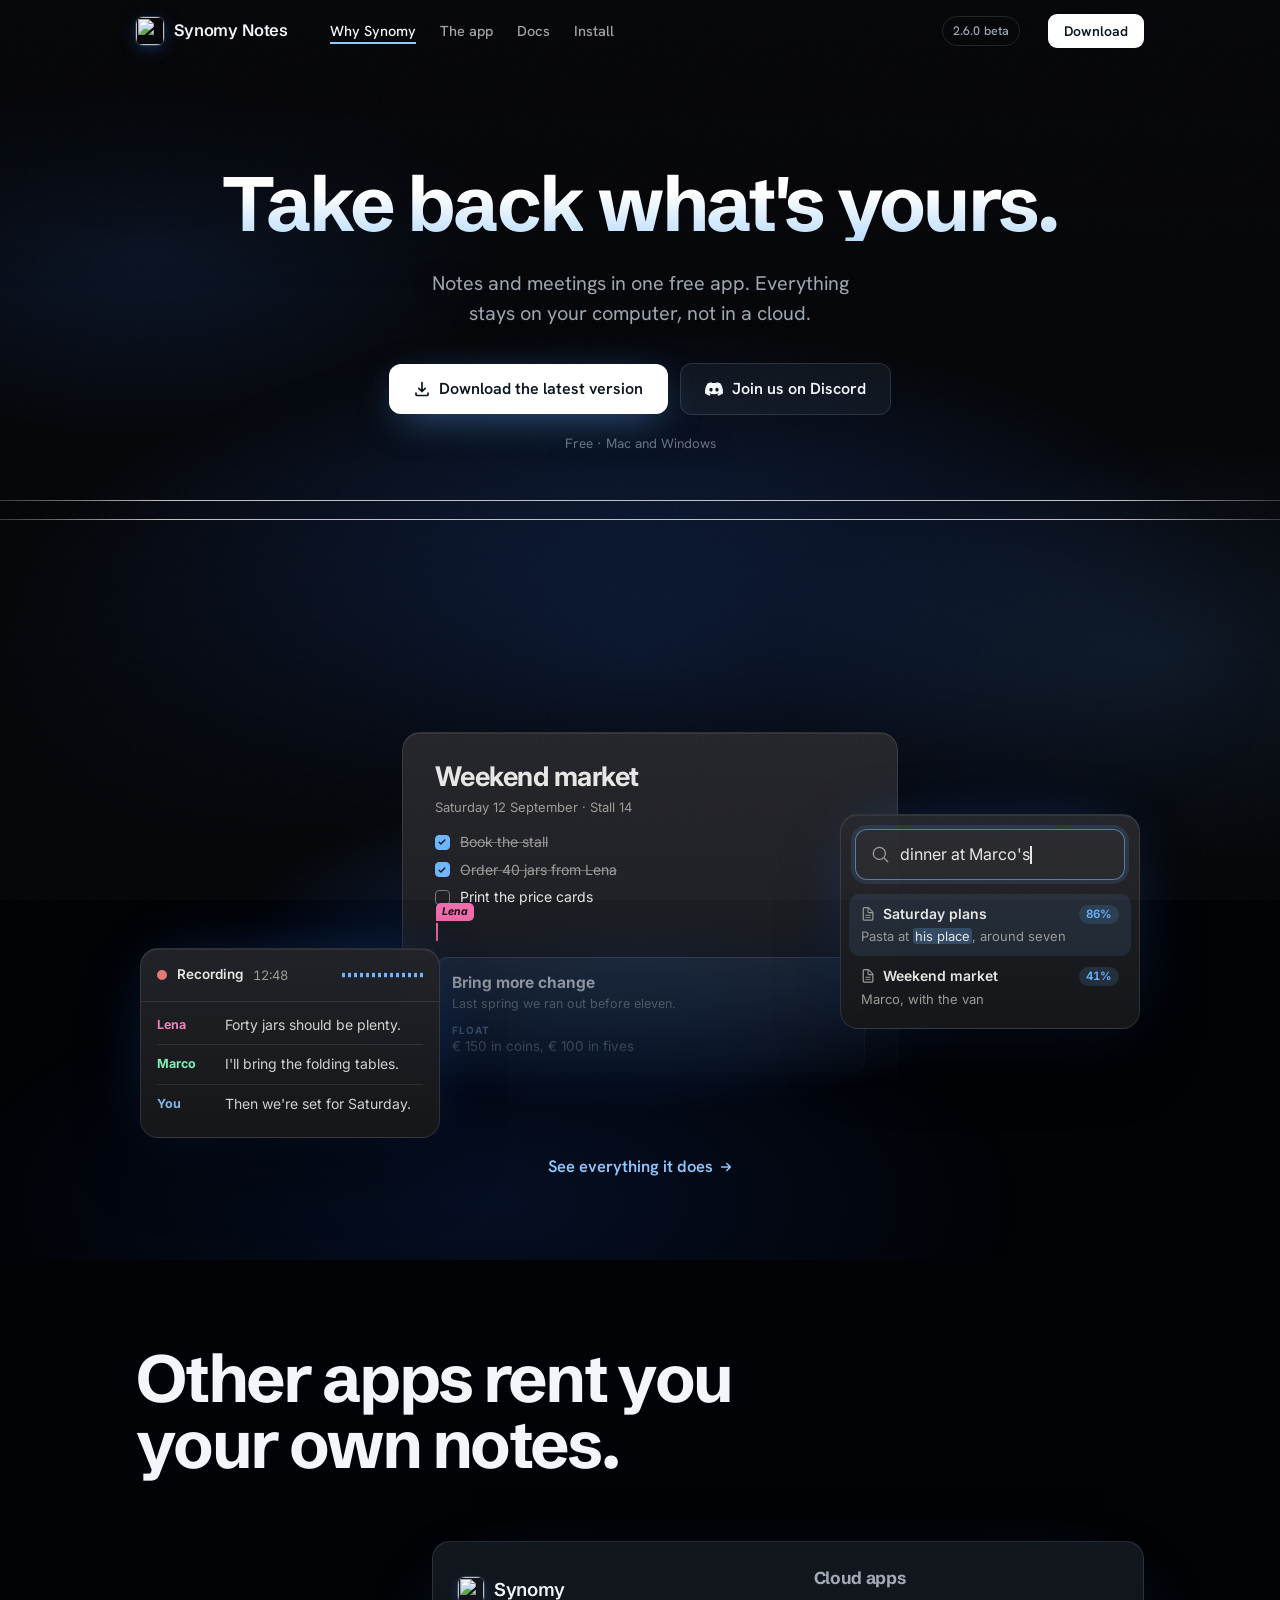
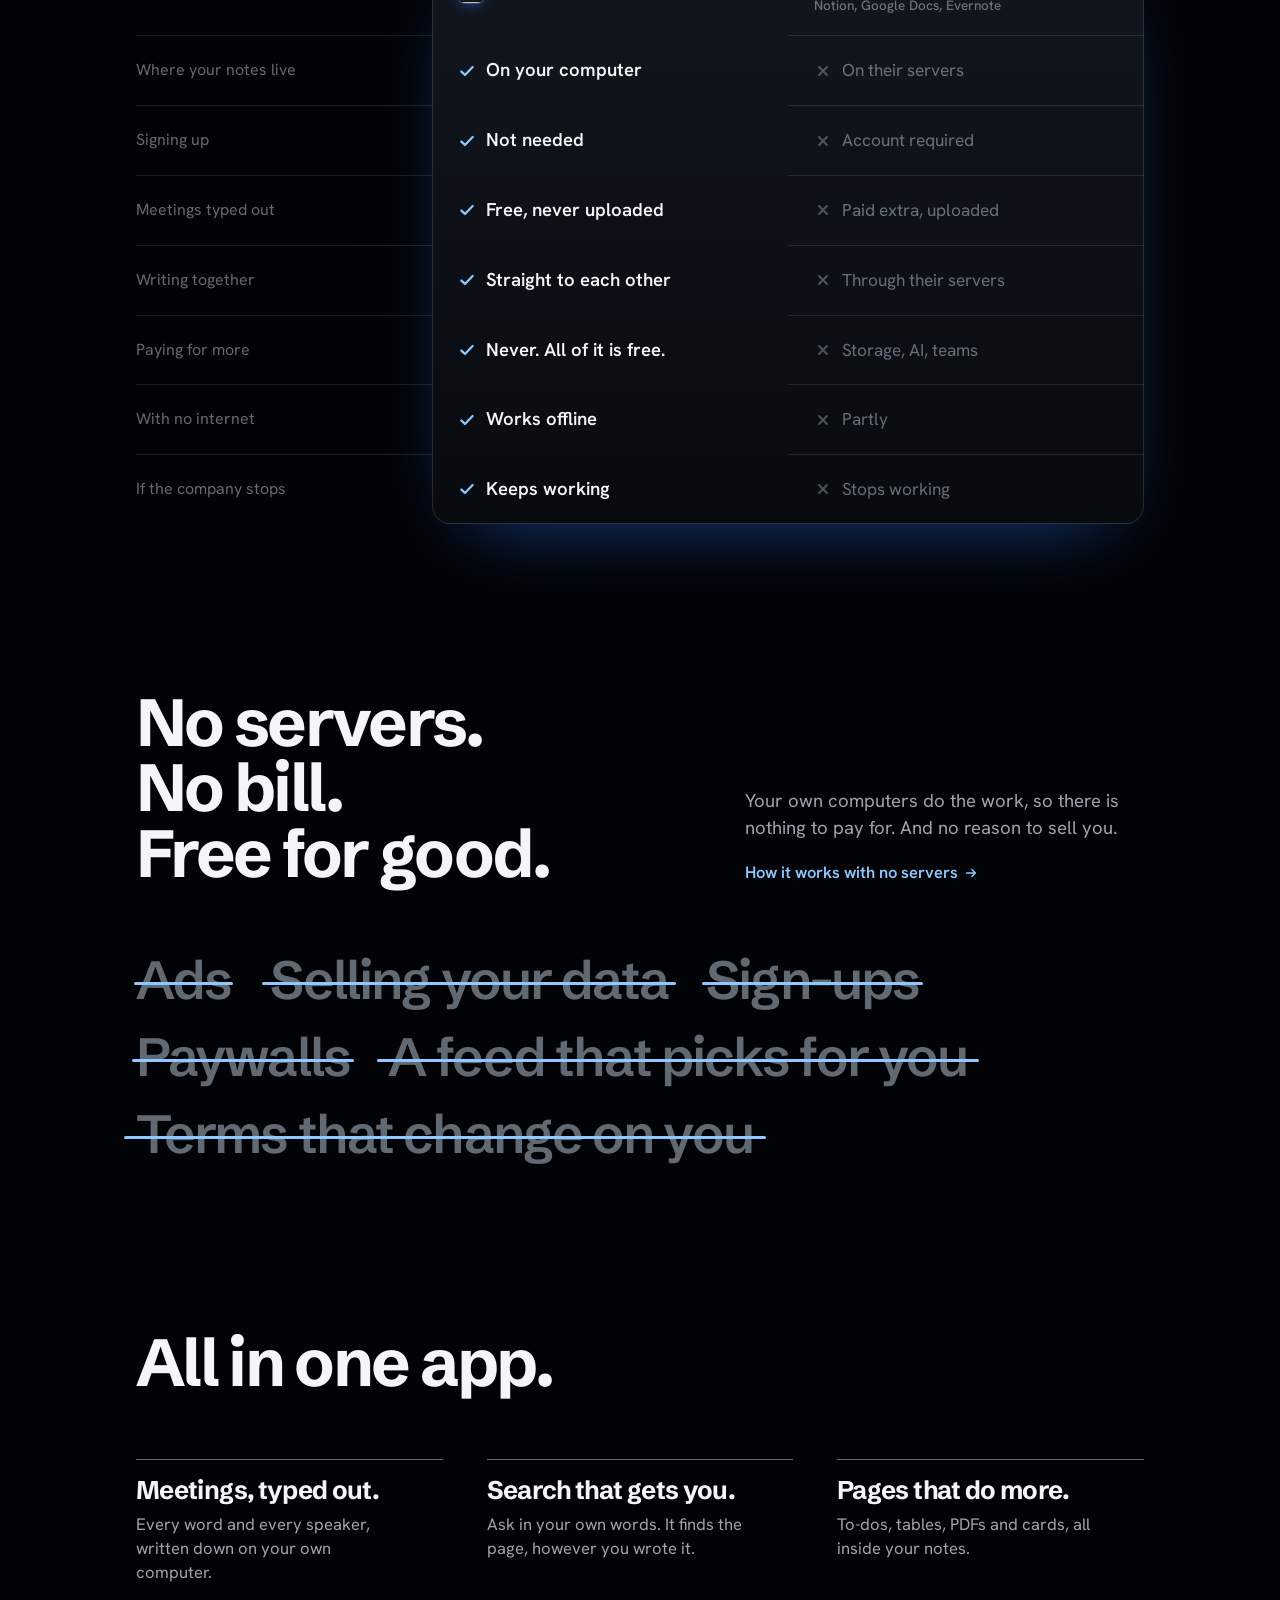
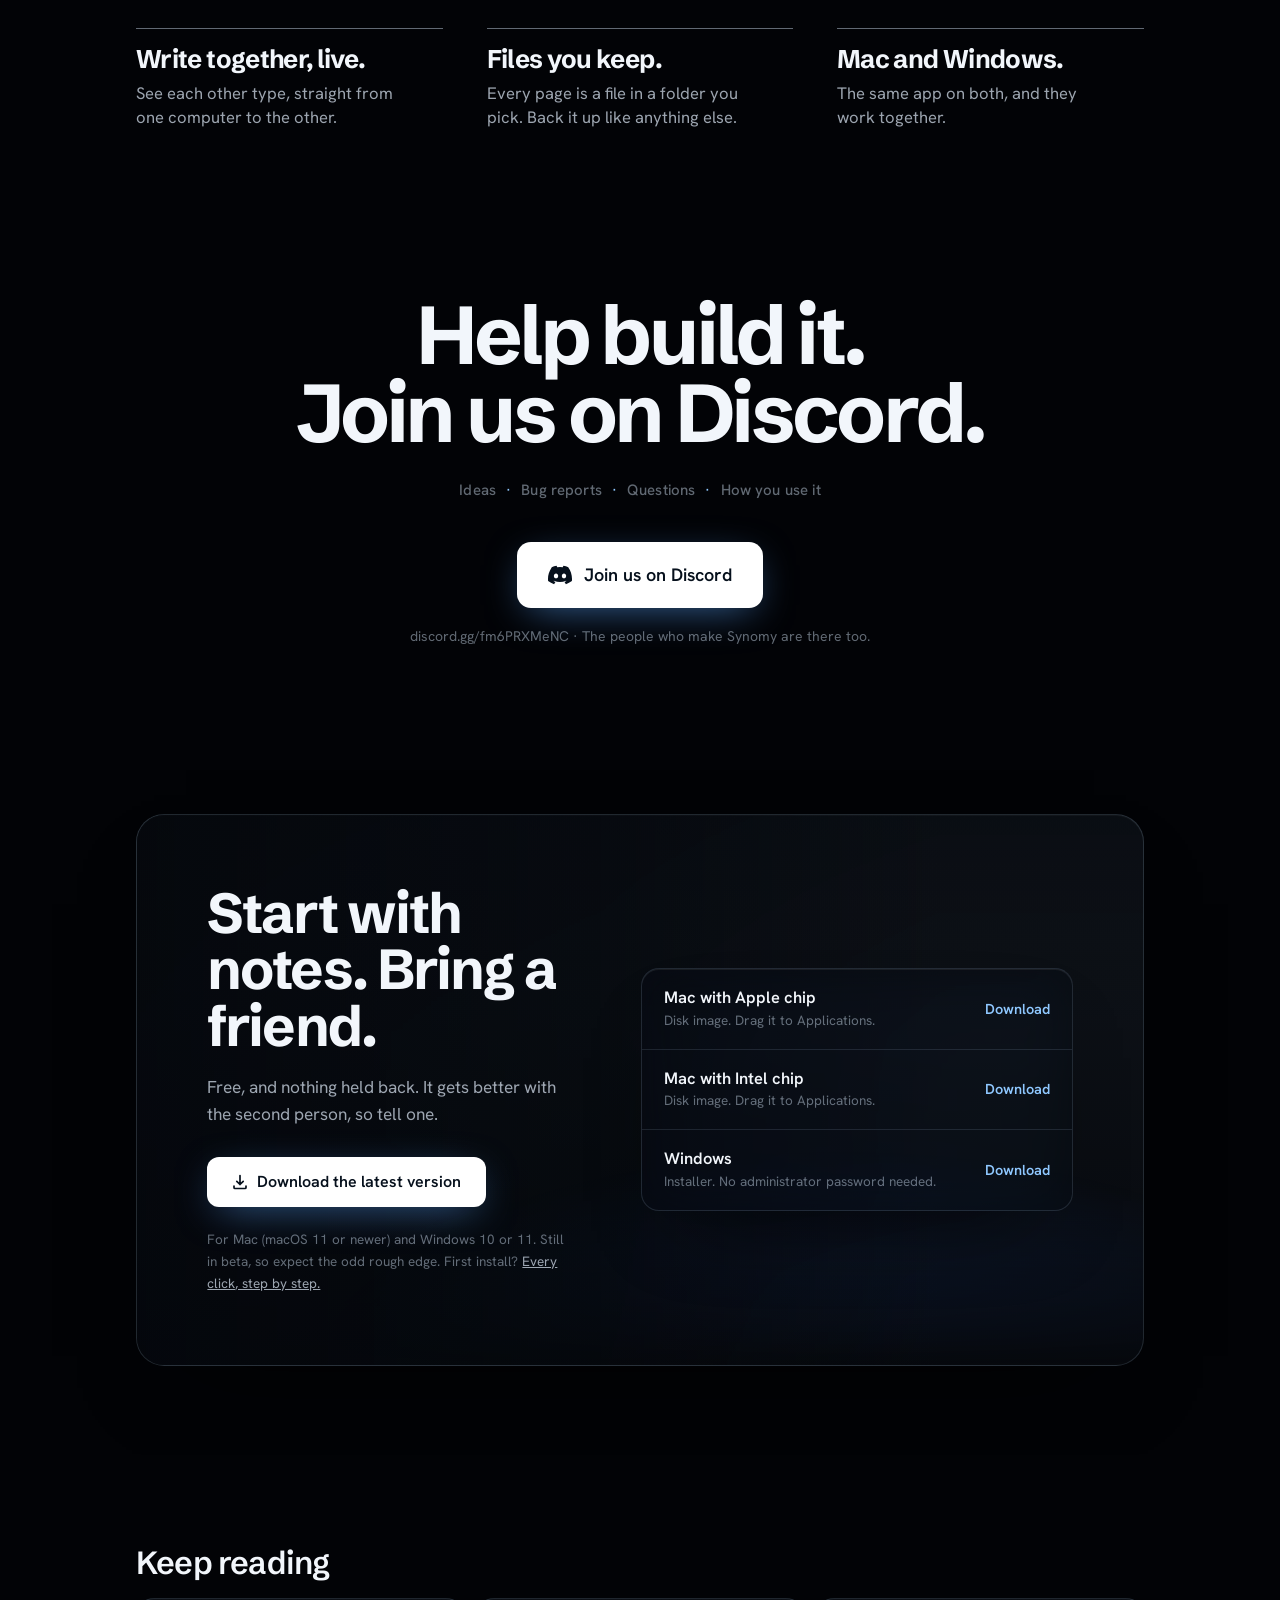
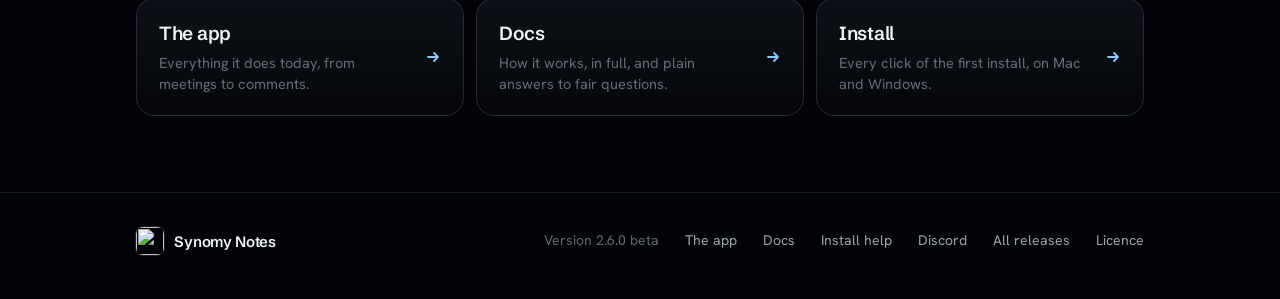
==== commit 68a6e310: "site: the app as dark glimpses" ====
--- a/index.html
+++ b/index.html
@@ -22,7 +22,7 @@
 <link rel="preconnect" href="https://fonts.googleapis.com">
 <link rel="preconnect" href="https://fonts.gstatic.com" crossorigin>
 <link href="https://fonts.googleapis.com/css2?family=Schibsted+Grotesk:wght@500;600;700&family=Hanken+Grotesk:wght@400;500;600&family=Inter:wght@400;500;600;700&display=swap" rel="stylesheet">
-<link rel="stylesheet" href="assets/site.css?v=75a333ee">
+<link rel="stylesheet" href="assets/site.css?v=aa75bc41">
 <script>document.documentElement.className += ' js';</script>
 <script>
 /* The long read moved to docs.html (October 2026). A link to one of its
@@ -53,12 +53,13 @@
 .hero.say .hero-lede, .hero.say .hero-meta { text-shadow: 0 1px 18px rgba(0, 0, 0, .8); }
 .hero.say .range { --range-w: min(1400px, 122vw); --range-top: clamp(26px, 3.6vw, 48px); }
 
-/* ---- the app itself, rising out of the range ---- */
-.see { position: relative; z-index: 1; margin-top: calc(min(1400px, 122vw) * -.1); }
-.see .hero-shot { margin: 0 auto; padding-inline: 0; max-width: 760px; }
-/* Drawn wider than shown, so the bar has the room it has on a real screen. */
-.see .app { --w: 1100; }
-.see .a-desk { height: calc(var(--u) * 560); }
+/* ---- a glimpse of the app, rising out of the range: a page two people are
+   writing, a meeting typing itself out, a search finding by meaning ---- */
+.see { position: relative; z-index: 1; margin-top: calc(min(1400px, 122vw) * -.09); }
+.see .glimpse { --kw: 1000; --kh: 410; max-width: 100%; }
+.gp-page { --x: 262; --y: 10; --w: 496; z-index: 1; }
+.gp-meet { --x: 0; --y: 226; --w: 300; z-index: 2; }
+.gp-find { --x: 700; --y: 92; --w: 300; z-index: 2; }
 .see-cap { display: flex; justify-content: center; margin-top: 22px; }
 .see-cap .more { margin: 0; }
 
@@ -132,6 +133,10 @@
   .hero.say .hero-cta { flex-direction: column; align-items: stretch; max-width: 380px; margin-inline: auto; }
   .hero.say .hero-cta .btn { justify-content: center; }
   .see { margin-top: -40px; }
+  .see .glimpse { --kw: 500; --kh: 520; }
+  .gp-page { --x: 0; --y: 0; --w: 480; }
+  .gp-meet { --x: 20; --y: 300; --w: 480; }
+  .gp-find { display: none; }
   /* A phone has no room for three columns: each row's label stands over its
      two answers, and the lit column becomes the lit answer. */
   .vs { grid-template-columns: minmax(0, 1fr) minmax(0, 1fr); grid-template-rows: none; column-gap: 10px; }
@@ -200,32 +205,13 @@
   <!-- ============================================================ The app -->
   <section class="see" id="see">
     <div class="wrap rv">
-    <div class="hero-shot">
-      <div class="shot-move">
-        <div class="app" aria-hidden="true">
-          <div class="a-bar"><span class="a-tl"><i></i><i></i><i></i></span>
-            <div class="a-left"><span class="a-chip ico"><i data-g="chevron.backward"></i></span><span class="a-chip ico dis"><i data-g="chevron.forward"></i></span><span class="a-chip"><i data-g="square.grid.2x2"></i>Pages<i class="hint" data-g="chevron.down"></i></span><span class="a-chip"><i data-g="plus"></i>New</span><span class="a-chip drop"><i data-g="chevron.down"></i></span></div>
-            <div class="a-centre"><span class="a-proj"><i class="pg" data-g="book"></i>Law, year two<i class="hint" data-g="chevron.down"></i></span></div>
-            <div class="a-right"><span class="a-chip"><i data-g="ph:magnifying-glass"></i>Search</span><span class="a-chip ico"><i data-g="ph:bell"></i></span><span class="a-chip ico"><i data-g="gearshape"></i></span><span class="a-chip ico"><i data-g="ph:dots-three"></i></span></div>
-          </div>
-          <div class="a-desk">
-            <div class="e-page">
-              <h1 class="e-title">Contract law, week 6</h1>
-              <p class="e-p">Lecture on Tuesday, seminar on Thursday. Read chapter 9 before the seminar.</p>
-              <ul class="e-todo">
-                <li class="on">Read chapter 9</li>
-                <li>Summarise the two cases</li>
-                <li>Three questions for the seminar</li>
-              </ul>
-              <div class="e-card yellow"><div class="t">Offer and acceptance</div><div class="s">The two cases to compare on Thursday</div><div class="l">Remember</div><div class="b">An invitation to treat is not an offer.</div></div>
-              <p class="e-p">The lecture, <span class="e-hl">with the part about the shop window</span> at 41 minutes:</p>
-              <div class="e-badge"><div class="t"><i data-g="mic"></i>Lecture, Tuesday 14 October</div><div class="d">Recorded and transcribed · 1 h 32 min</div></div>
-            </div>
-          </div>
-          <span class="a-ver" data-version>2.6.0 beta</span>
+      <div class="vis">
+        <div class="glimpse" aria-hidden="true">
+          <div class="gp gp-page fade" style="--fd:0s"><div class="g-page"><div class="g-title">Weekend market</div><div class="g-meta">Saturday 12 September · Stall 14</div><ul class="g-todo"><li class="on">Book the stall</li><li class="on">Order 40 jars from Lena</li><li>Print the price cards</li></ul><p class="g-p"><span class="g-type" style="--td:0s;--tw:330">Marco brings the van at eight.</span><i class="g-caret" data-who="Lena" style="--h:330"></i></p><div class="g-card" style="--h:210"><div class="t">Bring more change</div><div class="s">Last spring we ran out before eleven.</div><div class="l">Float</div><div class="b">€ 150 in coins, € 100 in fives</div></div></div></div>
+          <div class="gp gp-meet" style="--fd:-3s"><div class="g-rec"><span class="dot"></span><b>Recording</b><span class="t">12:48</span><span class="g-wave"><i style="--i:0;--a:0.35"></i><i style="--i:1;--a:0.7"></i><i style="--i:2;--a:0.5"></i><i style="--i:3;--a:0.95"></i><i style="--i:4;--a:0.6"></i><i style="--i:5;--a:0.8"></i><i style="--i:6;--a:0.4"></i><i style="--i:7;--a:0.9"></i><i style="--i:8;--a:0.55"></i><i style="--i:9;--a:0.75"></i><i style="--i:10;--a:0.45"></i><i style="--i:11;--a:0.85"></i><i style="--i:12;--a:0.5"></i><i style="--i:13;--a:0.65"></i></span></div><div class="g-tr"><div class="g-line" style="--i:0;--h:330"><span class="who">Lena</span><span class="say">Forty jars should be plenty.</span></div><div class="g-line" style="--i:1;--h:150"><span class="who">Marco</span><span class="say">I'll bring the folding tables.</span></div><div class="g-line" style="--i:2;--h:210"><span class="who">You</span><span class="say">Then we're set for Saturday.</span></div></div></div>
+          <div class="gp gp-find" style="--fd:-5.5s"><div class="g-field"><i data-g="ph:magnifying-glass"></i><span><span class="g-type once" style="--tw:300">dinner at Marco's</span><i class="g-cur"></i></span></div><div class="g-hits"><div class="g-hit top" style="--i:0"><div class="ht"><i data-g="doc.text"></i>Saturday plans<span class="sc">86%</span></div><div class="sn">Pasta at <mark>his place</mark>, around seven</div></div><div class="g-hit" style="--i:1"><div class="ht"><i data-g="doc.text"></i>Weekend market<span class="sc">41%</span></div><div class="sn">Marco, with the van</div></div></div></div>
         </div>
       </div>
-    </div>
       <div class="see-cap">
         <a class="more" href="app.html">See everything it does
           <svg viewBox="0 0 16 16" fill="none" stroke="currentColor" stroke-width="1.8" stroke-linecap="round" stroke-linejoin="round" aria-hidden="true"><path d="M3 8h10M9 4l4 4-4 4"/></svg>
@@ -360,7 +346,7 @@
   </div>
 </footer>
 
-<script src="assets/glyphs.js?v=f78f2b7b"></script>
+<script src="assets/glyphs.js?v=ef8a0ea4"></script>
 <script src="assets/site.js?v=f3fed5f7"></script>
 </body>
 </html>
--- a/assets/site.css
+++ b/assets/site.css
@@ -1058,3 +1058,210 @@
   .pv-grid .pv-col:nth-child(3) { display: none; }
   .s-pop { right: calc(var(--u) * 10); width: min(calc(var(--u) * 460), calc(100% - calc(var(--u) * 20))); }
 }
+
+/* ---------------------------------------------------------------- Glimpses
+   How the pages show the app since October 2026 (Lars: a full window "is just
+   note-taking", basic stuff; give a glimpse instead, stylish, dark, so it fits
+   the page). Not a window with its chrome: a few pieces of the app, in its own
+   dark theme (theme.css: ground #0c0c0e, raised #1b1b1e, accent #6cb4ff),
+   floating in the night the page stands in, each showing one moment nothing
+   else does: a meeting typing itself out, a search that finds by meaning, two
+   people on one line, a page that is a plain file.
+
+   Drawn at --kw design pixels wide (600 unless a page says otherwise) and
+   scaled with --k, one design pixel, the way the windows use --u, so a
+   glimpse shrinks as one picture. The column it sits in must be an
+   inline-size container (.vis is). A piece is a .gp placed with --x, --y and
+   --w; .fade lets its foot dissolve, so it reads as part of something bigger. */
+.glimpse {
+  --kw: 600; --kh: 440;
+  --k: min(1px, calc(100cqw / var(--kw)));
+  --g-text: #e6e6e4; --g-sec: #9b9b98; --g-faint: #74767b; --g-rule: rgba(255, 255, 255, .09);
+  --g-accent: #6cb4ff; --g-danger: #e07a73; --g-online: #46c47c;
+  position: relative; isolation: isolate;
+  width: calc(var(--k) * var(--kw)); height: calc(var(--k) * var(--kh)); margin-inline: auto;
+  font-family: var(--ui); color: var(--g-text); text-align: left;
+  -webkit-font-smoothing: antialiased;
+}
+/* The pieces stand in a light of their own, the colour of the range. */
+.glimpse::before {
+  content: ""; position: absolute; inset: -12% -8%; z-index: -1; pointer-events: none;
+  background: radial-gradient(48% 46% at 50% 54%, rgba(47, 123, 255, .26), rgba(47, 123, 255, .07) 55%, transparent 72%);
+}
+.gp {
+  position: absolute; left: calc(var(--k) * var(--x, 0)); top: calc(var(--k) * var(--y, 0)); width: calc(var(--k) * var(--w, 300));
+  border-radius: calc(var(--k) * 18); overflow: hidden;
+  background: linear-gradient(180deg, rgba(36, 37, 42, .94), rgba(22, 23, 26, .96));
+  border: 1px solid rgba(255, 255, 255, .1);
+  box-shadow:
+    inset 0 1px 0 rgba(255, 255, 255, .07),
+    0 calc(var(--k) * 34) calc(var(--k) * 80) calc(var(--k) * -26) rgba(0, 0, 0, .9),
+    0 0 calc(var(--k) * 70) calc(var(--k) * -24) rgba(47, 123, 255, .45);
+  font-size: calc(var(--k) * 14); line-height: 1.45;
+  animation: drift 8s ease-in-out infinite alternate; animation-delay: var(--fd, 0s);
+}
+.gp.fade {
+  -webkit-mask-image: linear-gradient(180deg, #000 50%, transparent 97%);
+  mask-image: linear-gradient(180deg, #000 50%, transparent 97%);
+}
+.gp.fade.late {
+  -webkit-mask-image: linear-gradient(180deg, #000 78%, transparent 99%);
+  mask-image: linear-gradient(180deg, #000 78%, transparent 99%);
+}
+@keyframes drift { from { translate: 0 0; } to { translate: 0 calc(var(--k) * -9); } }
+
+/* A page */
+.g-page { padding: calc(var(--k) * 28) calc(var(--k) * 32) calc(var(--k) * 26); }
+.g-title { font-size: calc(var(--k) * 27); font-weight: 700; letter-spacing: -.02em; line-height: 1.15; }
+.g-meta { margin-top: calc(var(--k) * 6); font-size: calc(var(--k) * 13); color: var(--g-sec); }
+.g-p { margin-top: calc(var(--k) * 12); color: rgba(230, 230, 228, .88); }
+.g-todo { list-style: none; margin: calc(var(--k) * 12) 0 0; padding: 0; }
+.g-todo li { display: flex; align-items: center; gap: calc(var(--k) * 10); padding: calc(var(--k) * 3.5) 0; }
+.g-todo li::before {
+  content: ""; flex: none; width: calc(var(--k) * 15); height: calc(var(--k) * 15); box-sizing: border-box;
+  border-radius: calc(var(--k) * 4); border: calc(var(--k) * 1.5) solid var(--g-faint);
+}
+.g-todo li.on { color: var(--g-sec); text-decoration: line-through; text-decoration-color: rgba(155, 155, 152, .6); }
+.g-todo li.on::before {
+  border-color: var(--g-accent); background: var(--g-accent) url("data:image/svg+xml,%3Csvg xmlns='http://www.w3.org/2000/svg' viewBox='0 0 16 16'%3E%3Cpath d='M3.5 8.4l2.8 2.8 6.2-6.4' fill='none' stroke='%230c0c0e' stroke-width='2.2' stroke-linecap='round' stroke-linejoin='round'/%3E%3C/svg%3E") center / 80% no-repeat;
+}
+.g-hl { background: rgba(232, 190, 80, .2); box-shadow: inset 0 calc(var(--k) * -2) 0 rgba(232, 190, 80, .7); border-radius: calc(var(--k) * 3); }
+.g-card {
+  margin-top: calc(var(--k) * 14); padding: calc(var(--k) * 14) calc(var(--k) * 16); border-radius: calc(var(--k) * 13);
+  background: hsl(var(--h, 210) 70% 62% / .12); border: 1px solid hsl(var(--h, 210) 70% 72% / .2);
+}
+.g-card .t { font-weight: 700; font-size: calc(var(--k) * 15.5); }
+.g-card .s { font-size: calc(var(--k) * 12.5); color: var(--g-sec); }
+.g-card .l { margin-top: calc(var(--k) * 10); font-size: calc(var(--k) * 10); font-weight: 700; letter-spacing: .09em; text-transform: uppercase; color: hsl(var(--h, 210) 70% 76%); }
+.g-card .b { font-size: calc(var(--k) * 13.5); }
+
+/* Someone else's caret, with their name over it, typing. A line types in
+   steps and deletes itself again, in a loop. It is its max-width that grows,
+   past the line's own width, so the caret stops where the words do whatever
+   the font measures them at. */
+.g-type {
+  display: inline-block; vertical-align: bottom; white-space: nowrap; overflow: hidden; max-width: 0;
+  animation: g-typ var(--tt, 9s) steps(var(--ts, 30), end) infinite; animation-delay: var(--td, 0s);
+}
+@keyframes g-typ { 0%, 10% { max-width: 0; } 42%, 92% { max-width: calc(var(--k) * var(--tw, 330)); } 100% { max-width: 0; } }
+/* .once types the line a single time when it scrolls in, and keeps it. */
+.g-type.once { animation: none; }
+.is-in .g-type.once { animation: g-once var(--tt, 1.6s) steps(var(--ts, 22), end) var(--td, .6s) both; }
+@keyframes g-once { from { max-width: 0; } to { max-width: calc(var(--k) * var(--tw, 330)); } }
+.g-caret {
+  position: relative; display: inline-block; vertical-align: text-bottom;
+  width: calc(var(--k) * 2); height: 1.25em; margin-left: 1px; background: hsl(var(--h) 80% 68%);
+}
+.g-caret::after {
+  content: attr(data-who); position: absolute; left: 0; bottom: 100%; margin-bottom: calc(var(--k) * 2);
+  padding: calc(var(--k) * 2) calc(var(--k) * 6); border-radius: calc(var(--k) * 5) calc(var(--k) * 5) calc(var(--k) * 5) 0;
+  background: hsl(var(--h) 80% 68%); color: #0c0c0e; font-size: calc(var(--k) * 10.5); font-weight: 700; line-height: 1.35; white-space: nowrap;
+}
+.g-faces { display: flex; align-items: center; gap: calc(var(--k) * 8); margin-top: calc(var(--k) * 18); font-size: calc(var(--k) * 12); color: var(--g-sec); }
+.g-faces span { display: flex; }
+.g-face {
+  display: grid; place-items: center; width: calc(var(--k) * 26); height: calc(var(--k) * 26); border-radius: 50%;
+  margin-right: calc(var(--k) * -6); background: hsl(var(--h) 45% 38%); color: #fff; font-size: calc(var(--k) * 11); font-weight: 700;
+  box-shadow: 0 0 0 calc(var(--k) * 2) #18191c, 0 0 0 calc(var(--k) * 3.5) hsl(var(--h) 80% 68%);
+}
+
+/* A meeting: recording, the level moving, and the transcript landing line by
+   line with every speaker told apart. */
+.g-rec { display: flex; align-items: center; gap: calc(var(--k) * 10); padding: calc(var(--k) * 13) calc(var(--k) * 16); border-bottom: 1px solid var(--g-rule); }
+.g-rec .dot { flex: none; width: calc(var(--k) * 10); height: calc(var(--k) * 10); border-radius: 50%; background: var(--g-danger); animation: g-pulse 1.6s ease-in-out infinite; }
+@keyframes g-pulse { 50% { box-shadow: 0 0 0 calc(var(--k) * 5) rgba(224, 122, 115, .18); } }
+.g-rec b { font-weight: 600; font-size: calc(var(--k) * 13.5); }
+.g-rec .t { color: var(--g-sec); font-size: calc(var(--k) * 13); font-variant-numeric: tabular-nums; }
+.g-wave { display: flex; align-items: center; gap: calc(var(--k) * 3); height: calc(var(--k) * 26); margin-left: auto; }
+.g-wave i {
+  width: calc(var(--k) * 3); height: 100%; border-radius: calc(var(--k) * 2); background: var(--g-accent);
+  transform: scaleY(.18); animation: g-wave 1s ease-in-out infinite alternate; animation-delay: calc(var(--i) * -173ms);
+}
+@keyframes g-wave { to { transform: scaleY(var(--a, .9)); } }
+.g-tr { padding: calc(var(--k) * 4) calc(var(--k) * 16) calc(var(--k) * 14); }
+.g-line {
+  display: grid; grid-template-columns: calc(var(--k) * 58) minmax(0, 1fr); gap: calc(var(--k) * 10);
+  padding: calc(var(--k) * 9) 0; border-top: 1px solid var(--g-rule);
+}
+.g-line:first-child { border-top: 0; }
+.g-line .who { font-size: calc(var(--k) * 12.5); font-weight: 700; color: hsl(var(--h) 75% 72%); padding-top: calc(var(--k) * 1); }
+.g-line .say { color: rgba(230, 230, 228, .9); }
+.js .g-line { opacity: 0; }
+.js .is-in .g-line { animation: g-in .6s var(--ease) both; animation-delay: calc(.5s + var(--i) * .9s); }
+@keyframes g-in { from { opacity: 0; translate: 0 calc(var(--k) * 8); filter: blur(4px); } to { opacity: 1; translate: 0 0; filter: none; } }
+
+/* A label that hangs off a piece and says the one thing that matters. */
+.g-tag {
+  display: flex; align-items: center; gap: calc(var(--k) * 9); padding: calc(var(--k) * 11) calc(var(--k) * 14);
+  font-size: calc(var(--k) * 13); font-weight: 600; border-radius: calc(var(--k) * 14);
+}
+.g-tag .g { font-size: calc(var(--k) * 15); color: var(--g-accent); }
+
+/* Search: a question typed in, and the answers it found by what they mean. */
+.g-field {
+  display: flex; align-items: center; gap: calc(var(--k) * 10); margin: calc(var(--k) * 14);
+  padding: calc(var(--k) * 13) calc(var(--k) * 15); border-radius: calc(var(--k) * 12);
+  border: calc(var(--k) * 1.5) solid rgba(108, 180, 255, .6); box-shadow: 0 0 0 calc(var(--k) * 4) rgba(108, 180, 255, .12);
+  background: rgba(255, 255, 255, .03); font-size: calc(var(--k) * 16);
+}
+.g-field .g { font-size: calc(var(--k) * 16); color: var(--g-sec); }
+.g-field .g-cur { display: inline-block; width: calc(var(--k) * 1.5); height: 1.15em; vertical-align: text-bottom; background: var(--g-text); animation: blink 1s steps(1) infinite; }
+.g-hits { padding: 0 calc(var(--k) * 8) calc(var(--k) * 10); }
+.g-hit { padding: calc(var(--k) * 10) calc(var(--k) * 12); border-radius: calc(var(--k) * 10); }
+.js .g-hit { opacity: 0; }
+.js .is-in .g-hit { animation: g-in .6s var(--ease) both; animation-delay: calc(2.5s + var(--i) * .16s); }
+.g-hit.top { background: rgba(108, 180, 255, .1); }
+.g-hit .ht { display: flex; align-items: center; gap: calc(var(--k) * 8); font-weight: 600; font-size: calc(var(--k) * 14); }
+.g-hit .ht .g { color: var(--g-sec); font-size: calc(var(--k) * 13); }
+.g-hit .sc { margin-left: auto; padding: calc(var(--k) * 1) calc(var(--k) * 7); border-radius: 99px; font-size: calc(var(--k) * 11.5); color: var(--g-accent); background: rgba(108, 180, 255, .14); font-variant-numeric: tabular-nums; }
+.g-hit .sn { margin-top: calc(var(--k) * 3); font-size: calc(var(--k) * 13); color: var(--g-sec); }
+.g-hit mark { color: var(--g-text); background: rgba(108, 180, 255, .24); border-radius: calc(var(--k) * 3); padding: 0 calc(var(--k) * 2); }
+
+/* The slash menu, the highlight walking down it. */
+.g-slash { padding: calc(var(--k) * 6); }
+.g-slash .it { position: relative; z-index: 1; display: flex; align-items: center; gap: calc(var(--k) * 11); height: calc(var(--k) * 38); padding: 0 calc(var(--k) * 8); font-size: calc(var(--k) * 14); }
+.g-slash .it em { margin-left: auto; font-style: normal; font-size: calc(var(--k) * 12); color: var(--g-faint); }
+.g-slash .gl { display: grid; place-items: center; width: calc(var(--k) * 26); height: calc(var(--k) * 26); border-radius: calc(var(--k) * 7); background: rgba(255, 255, 255, .06); border: 1px solid rgba(255, 255, 255, .08); }
+.g-slash .gl svg { width: calc(var(--k) * 15); height: calc(var(--k) * 15); fill: none; stroke: var(--g-text); stroke-width: 1.3; stroke-linecap: round; stroke-linejoin: round; }
+.g-slash .hl { position: absolute; left: calc(var(--k) * 6); right: calc(var(--k) * 6); top: calc(var(--k) * 6); height: calc(var(--k) * 38); border-radius: calc(var(--k) * 9); background: rgba(108, 180, 255, .17); animation: g-walk 7s var(--ease) infinite; }
+@keyframes g-walk {
+  0%, 16% { translate: 0 0; }
+  22%, 38% { translate: 0 calc(var(--k) * 38); }
+  44%, 60% { translate: 0 calc(var(--k) * 76); }
+  66%, 92% { translate: 0 calc(var(--k) * 114); }
+  100% { translate: 0 0; }
+}
+.g-slashline { color: rgba(230, 230, 228, .88); }
+.g-slashline b { font-weight: 400; color: var(--g-accent); }
+
+/* A comment beside a paragraph. */
+.g-comment { padding: calc(var(--k) * 13) calc(var(--k) * 15); }
+.g-comment .hd { display: flex; align-items: center; gap: calc(var(--k) * 8); font-size: calc(var(--k) * 12.5); font-weight: 700; }
+.g-comment .hd .g-face { width: calc(var(--k) * 22); height: calc(var(--k) * 22); font-size: calc(var(--k) * 10); margin: 0; box-shadow: none; }
+.g-comment .hd small { font-weight: 500; font-size: calc(var(--k) * 11.5); color: var(--g-faint); }
+.g-comment p { margin-top: calc(var(--k) * 6); font-size: calc(var(--k) * 13.5); color: rgba(230, 230, 228, .9); }
+
+/* A folder, and a page as the plain file it is. */
+.g-folder .hd { display: flex; align-items: center; gap: calc(var(--k) * 8); padding: calc(var(--k) * 12) calc(var(--k) * 15); border-bottom: 1px solid var(--g-rule); font-size: calc(var(--k) * 13); font-weight: 600; }
+.g-folder .hd .g { color: var(--g-accent); font-size: calc(var(--k) * 14); }
+.g-folder .rows { padding: calc(var(--k) * 6); }
+.g-folder .row { display: flex; align-items: center; gap: calc(var(--k) * 9); padding: calc(var(--k) * 7) calc(var(--k) * 9); border-radius: calc(var(--k) * 7); font-size: calc(var(--k) * 13); }
+.g-folder .row .g { font-size: calc(var(--k) * 13); color: var(--g-sec); }
+.g-folder .row.dir .g { color: var(--g-accent); }
+.g-folder .row.on { background: rgba(108, 180, 255, .22); }
+.g-folder .row.on .g { color: var(--g-text); }
+.g-folder .row em { margin-left: auto; font-style: normal; font-size: calc(var(--k) * 11.5); color: var(--g-faint); }
+.g-md {
+  margin: 0; padding: calc(var(--k) * 16) calc(var(--k) * 18); white-space: pre; overflow: hidden;
+  font-family: ui-monospace, 'SF Mono', SFMono-Regular, Menlo, Consolas, monospace; font-size: calc(var(--k) * 12.5); line-height: 1.75; color: #cfcfcc;
+}
+.g-md .h { color: var(--g-accent); font-weight: 600; }
+.g-md .m { color: var(--g-faint); }
+.g-name { display: flex; align-items: center; gap: calc(var(--k) * 8); padding: calc(var(--k) * 10) calc(var(--k) * 16); border-bottom: 1px solid var(--g-rule); font-size: calc(var(--k) * 12); color: var(--g-sec); }
+
+@media (prefers-reduced-motion: reduce) {
+  .gp, .g-wave i, .g-rec .dot, .g-slash .hl { animation: none; }
+  .g-type { animation: none; max-width: none; }
+  .js .g-hit { opacity: 1; animation: none !important; }
+  .js .g-line { opacity: 1; animation: none !important; }
+}
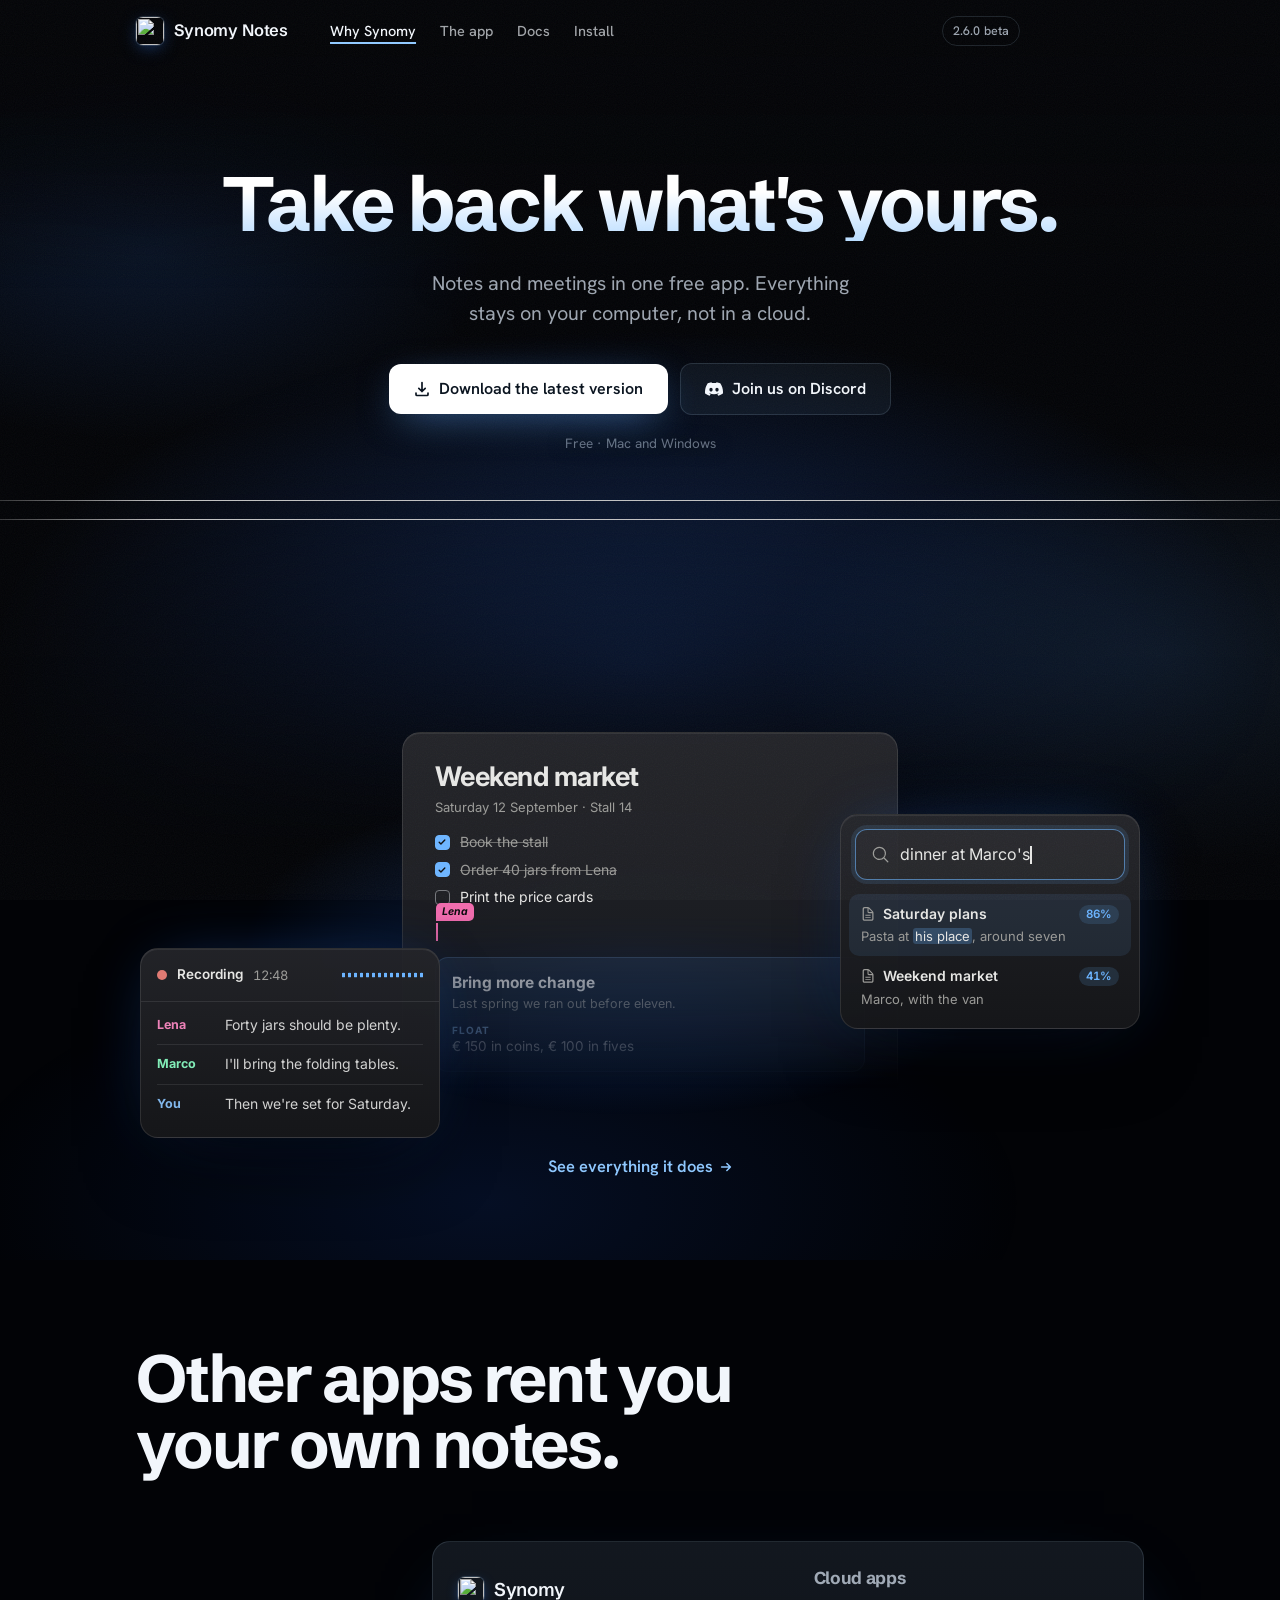
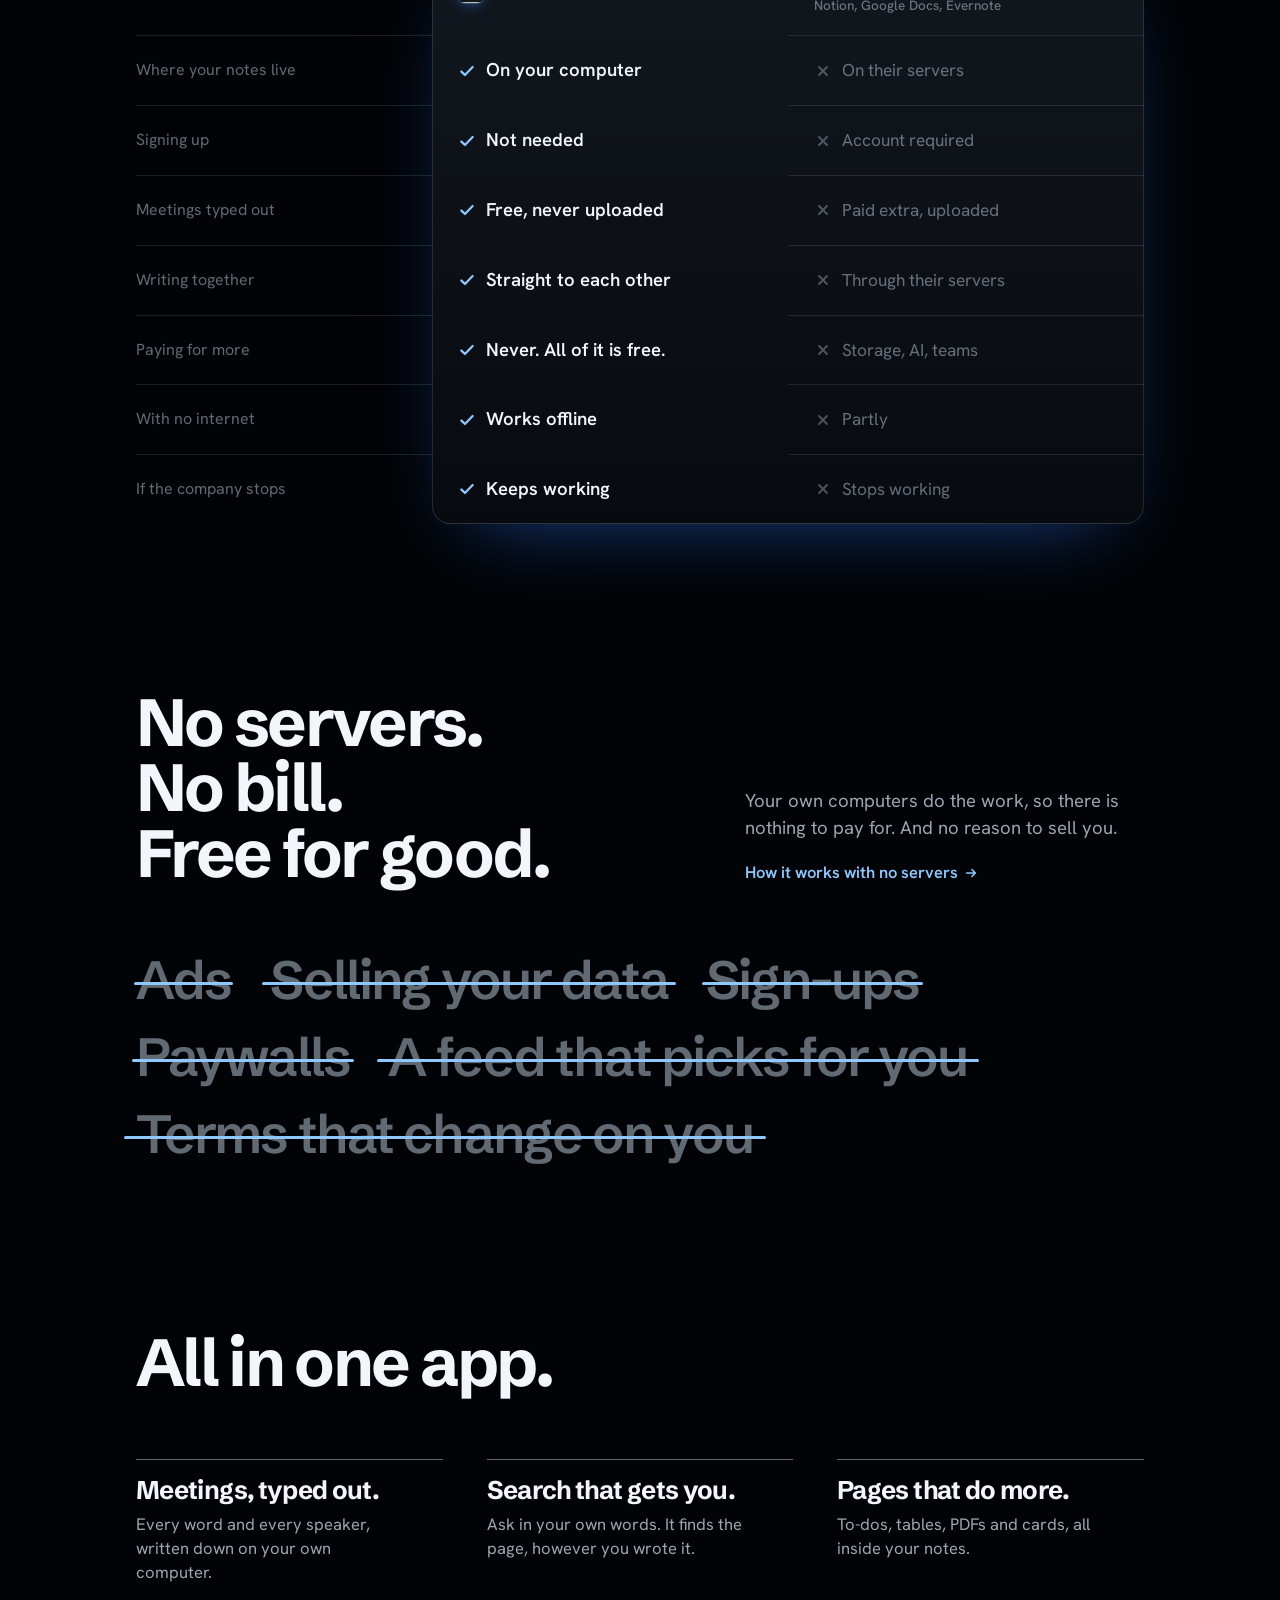
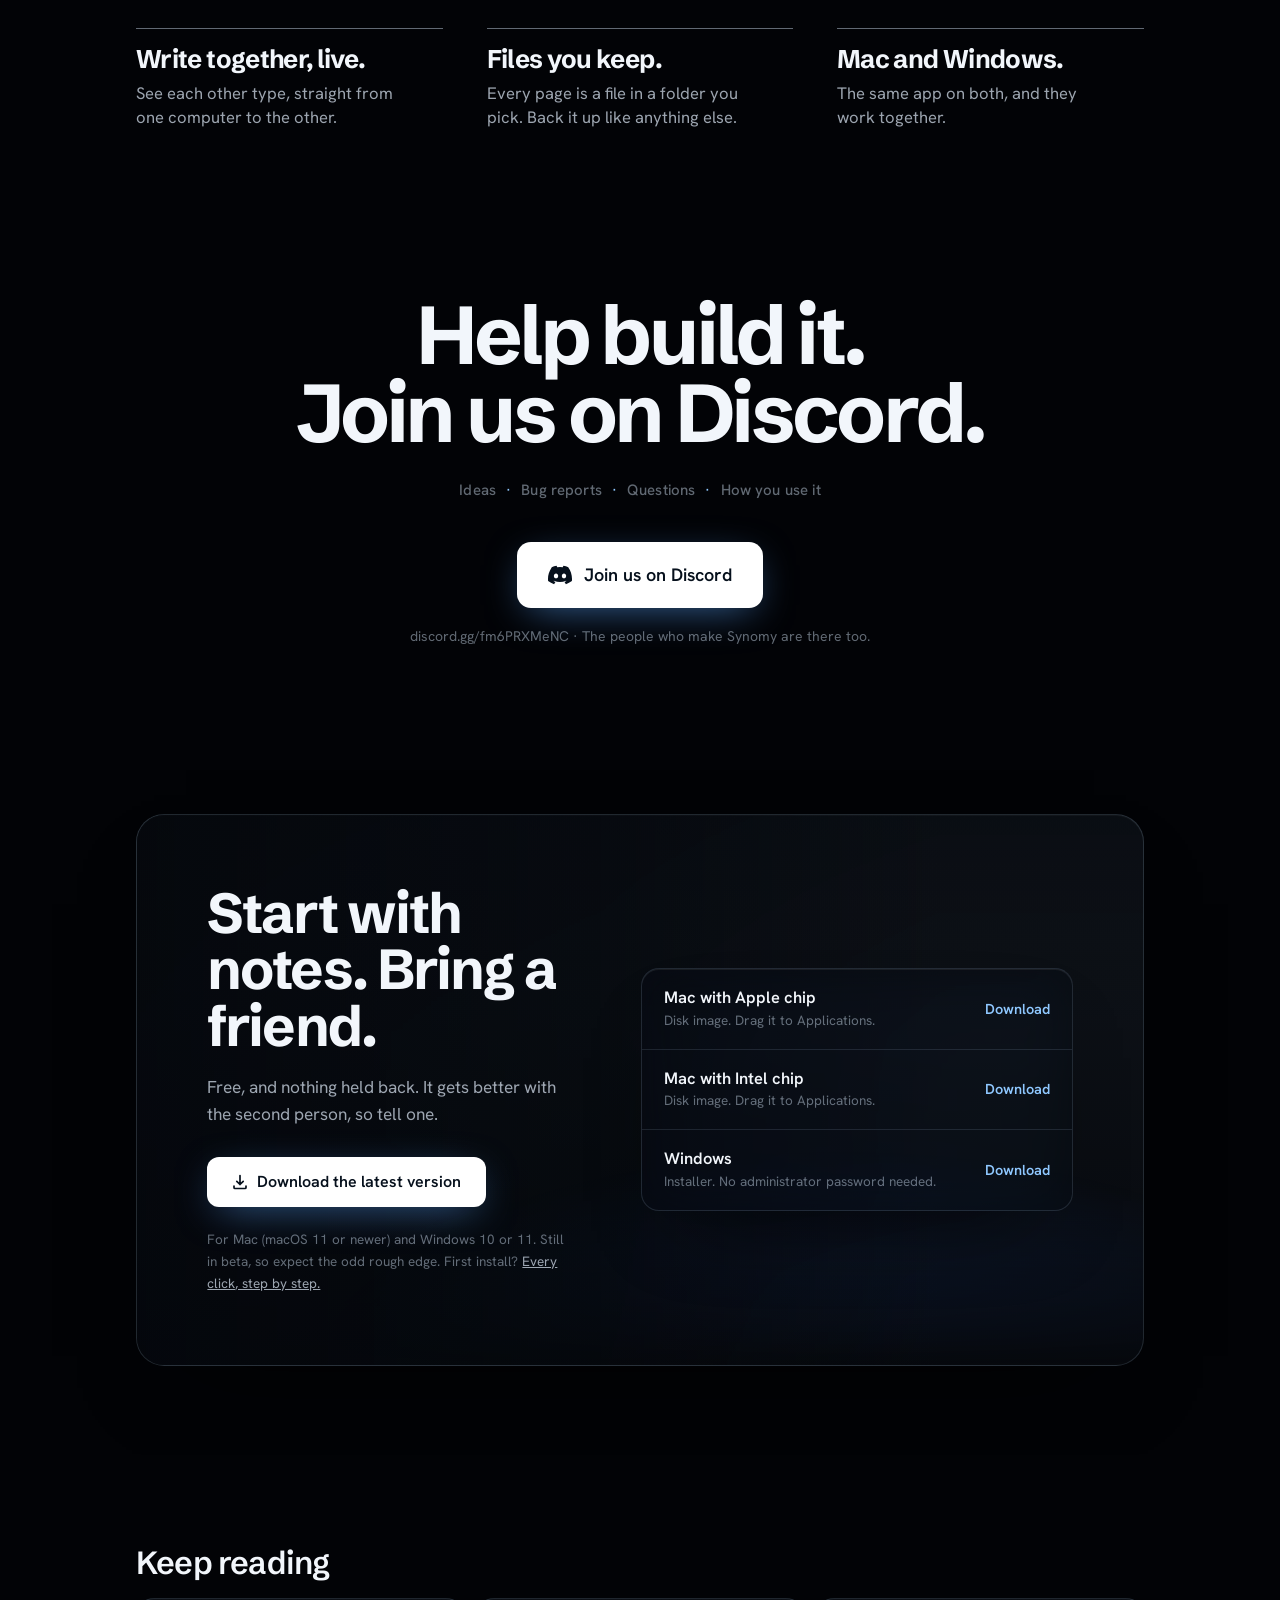
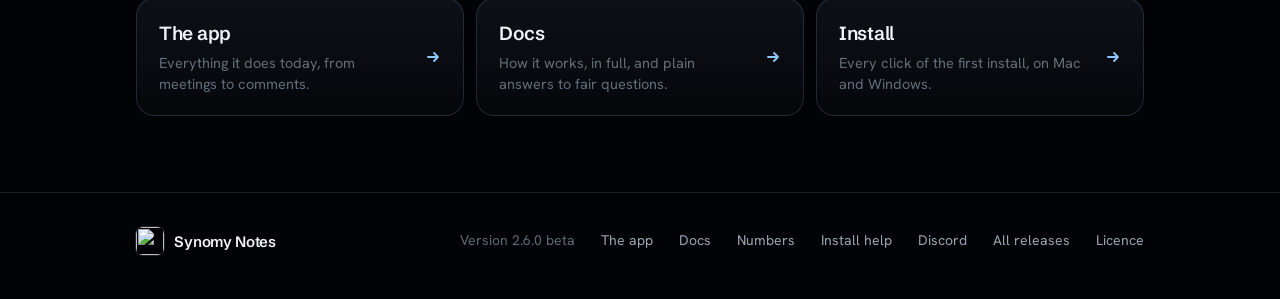
==== commit 7c74fc0f: "site: Synomy in numbers (stats.html), Numbers in every footer, docs say what is counted Co-Authored-" ====
--- a/index.html
+++ b/index.html
@@ -339,6 +339,7 @@
     <span>Version <span data-version>2.6.0 beta</span></span>
     <a href="app.html">The app</a>
     <a href="docs.html">Docs</a>
+    <a href="stats.html">Numbers</a>
     <a href="install.html">Install help</a>
     <a href="https://discord.gg/fm6PRXMeNC" rel="noopener">Discord</a>
     <a href="https://github.com/LarsLagauw/synomy-releases/releases">All releases</a>
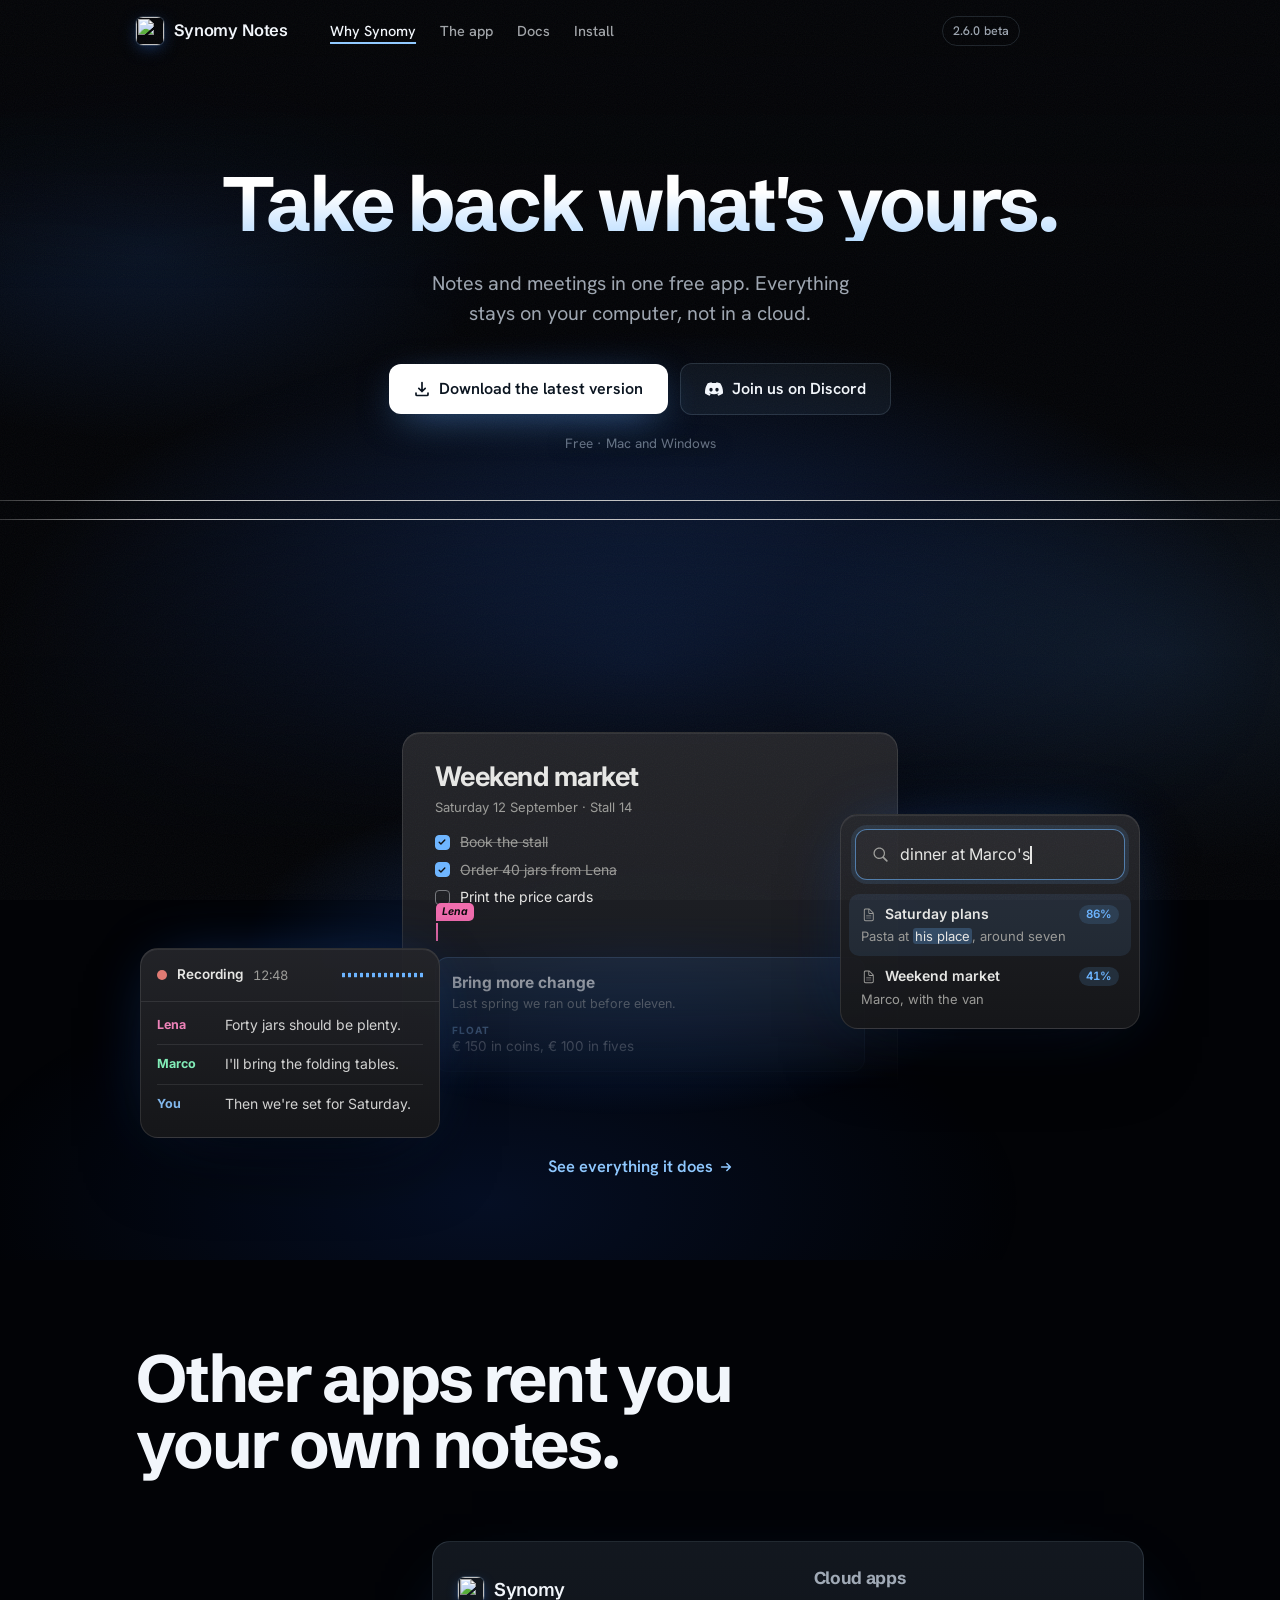
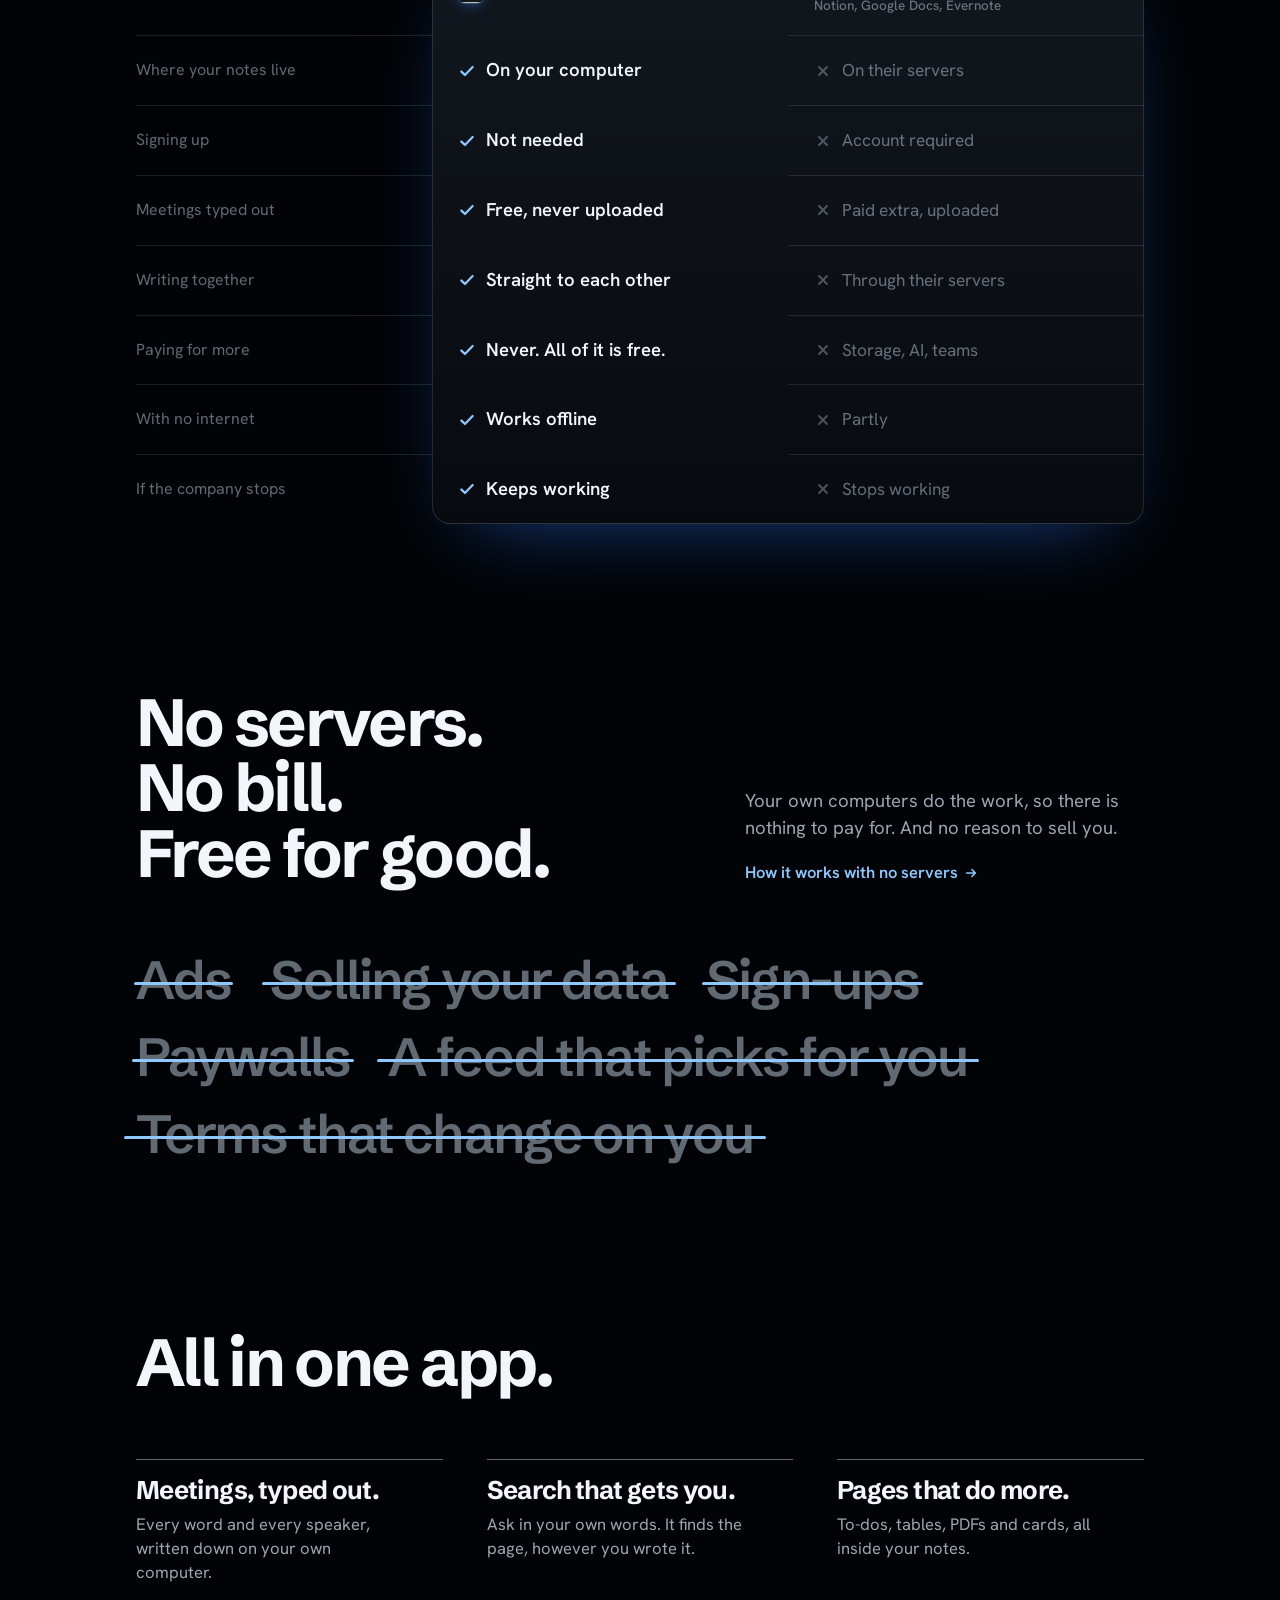
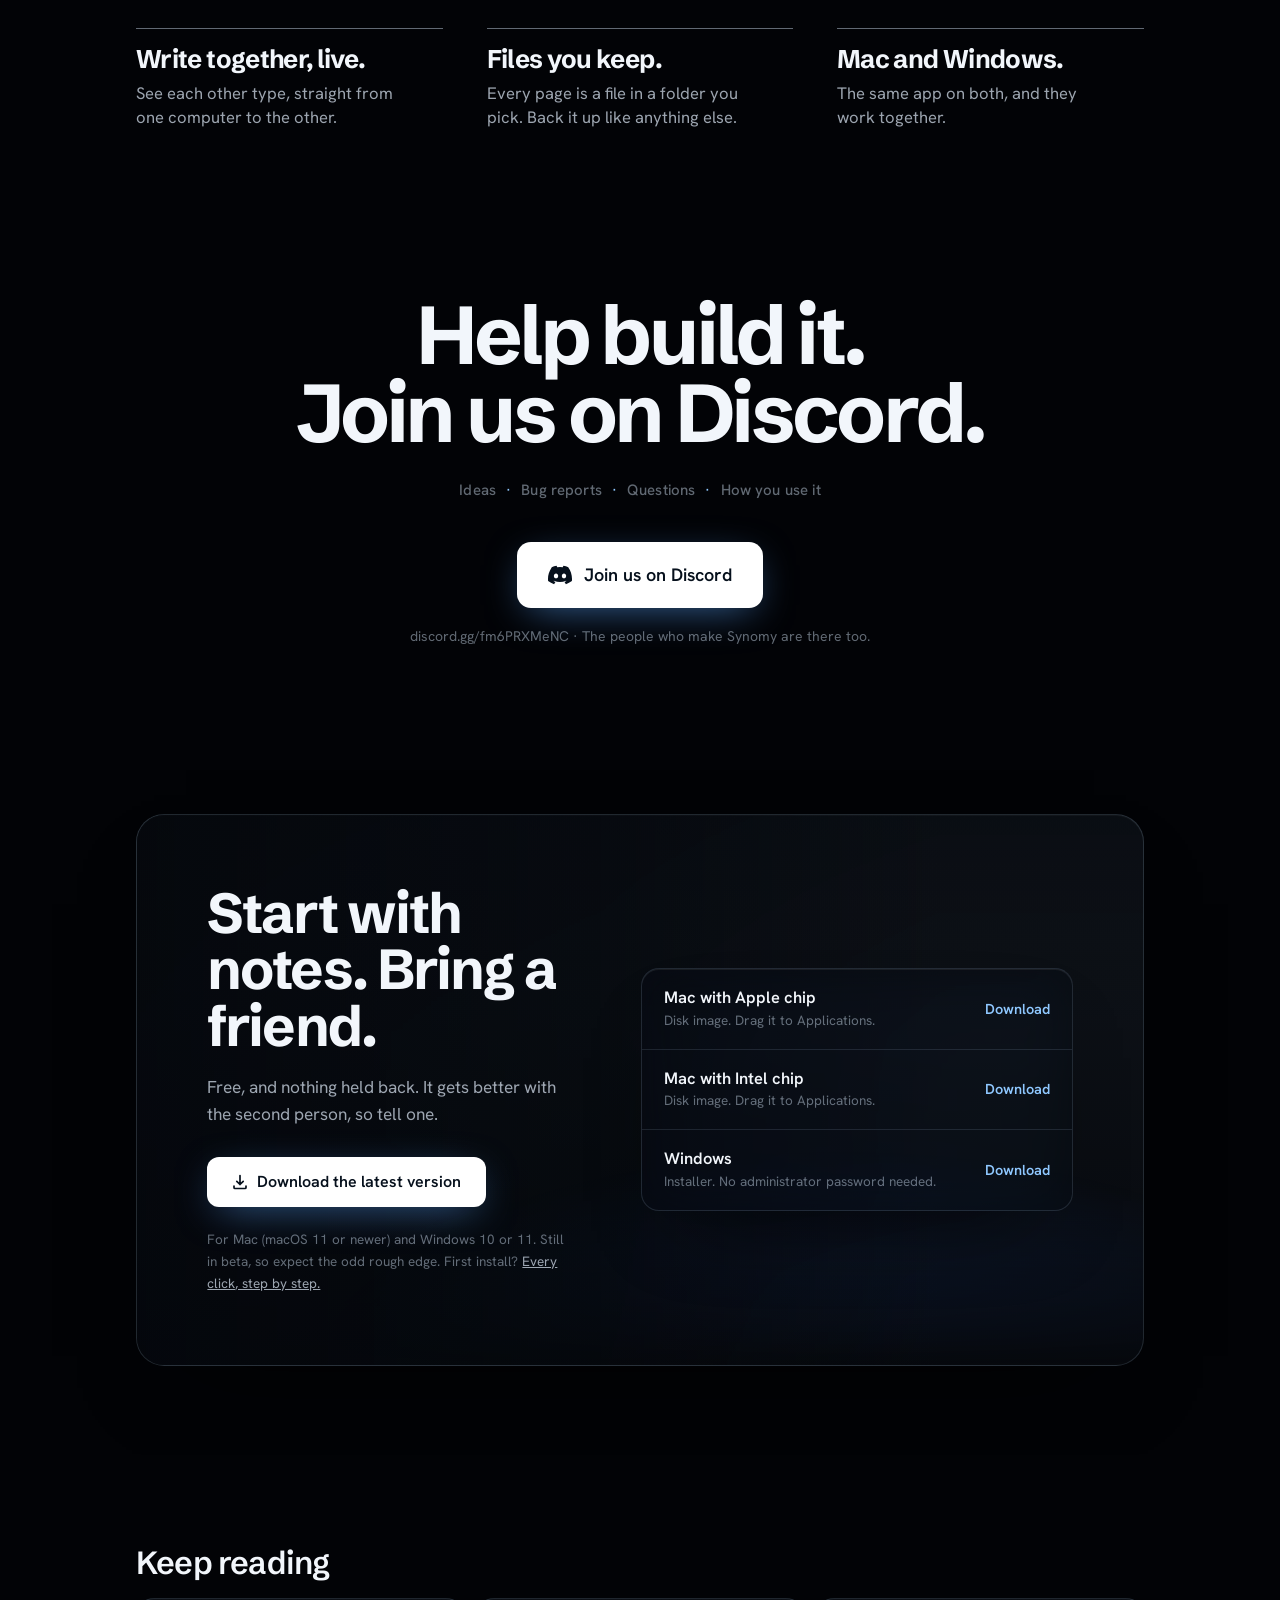
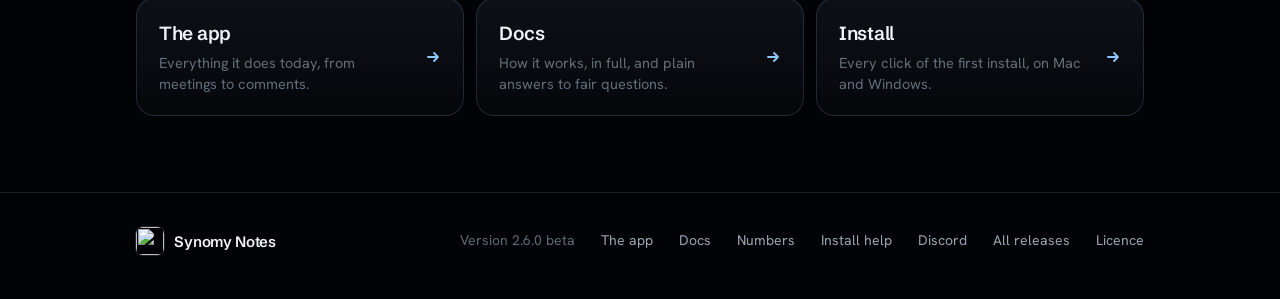
==== commit 57486332: "site: Apple glyphs (D86), stamped for 2.6.10-beta" ====
--- a/index.html
+++ b/index.html
@@ -209,7 +209,7 @@
         <div class="glimpse" aria-hidden="true">
           <div class="gp gp-page fade" style="--fd:0s"><div class="g-page"><div class="g-title">Weekend market</div><div class="g-meta">Saturday 12 September · Stall 14</div><ul class="g-todo"><li class="on">Book the stall</li><li class="on">Order 40 jars from Lena</li><li>Print the price cards</li></ul><p class="g-p"><span class="g-type" style="--td:0s;--tw:330">Marco brings the van at eight.</span><i class="g-caret" data-who="Lena" style="--h:330"></i></p><div class="g-card" style="--h:210"><div class="t">Bring more change</div><div class="s">Last spring we ran out before eleven.</div><div class="l">Float</div><div class="b">€ 150 in coins, € 100 in fives</div></div></div></div>
           <div class="gp gp-meet" style="--fd:-3s"><div class="g-rec"><span class="dot"></span><b>Recording</b><span class="t">12:48</span><span class="g-wave"><i style="--i:0;--a:0.35"></i><i style="--i:1;--a:0.7"></i><i style="--i:2;--a:0.5"></i><i style="--i:3;--a:0.95"></i><i style="--i:4;--a:0.6"></i><i style="--i:5;--a:0.8"></i><i style="--i:6;--a:0.4"></i><i style="--i:7;--a:0.9"></i><i style="--i:8;--a:0.55"></i><i style="--i:9;--a:0.75"></i><i style="--i:10;--a:0.45"></i><i style="--i:11;--a:0.85"></i><i style="--i:12;--a:0.5"></i><i style="--i:13;--a:0.65"></i></span></div><div class="g-tr"><div class="g-line" style="--i:0;--h:330"><span class="who">Lena</span><span class="say">Forty jars should be plenty.</span></div><div class="g-line" style="--i:1;--h:150"><span class="who">Marco</span><span class="say">I'll bring the folding tables.</span></div><div class="g-line" style="--i:2;--h:210"><span class="who">You</span><span class="say">Then we're set for Saturday.</span></div></div></div>
-          <div class="gp gp-find" style="--fd:-5.5s"><div class="g-field"><i data-g="ph:magnifying-glass"></i><span><span class="g-type once" style="--tw:300">dinner at Marco's</span><i class="g-cur"></i></span></div><div class="g-hits"><div class="g-hit top" style="--i:0"><div class="ht"><i data-g="doc.text"></i>Saturday plans<span class="sc">86%</span></div><div class="sn">Pasta at <mark>his place</mark>, around seven</div></div><div class="g-hit" style="--i:1"><div class="ht"><i data-g="doc.text"></i>Weekend market<span class="sc">41%</span></div><div class="sn">Marco, with the van</div></div></div></div>
+          <div class="gp gp-find" style="--fd:-5.5s"><div class="g-field"><i data-g="magnifyingglass"></i><span><span class="g-type once" style="--tw:300">dinner at Marco's</span><i class="g-cur"></i></span></div><div class="g-hits"><div class="g-hit top" style="--i:0"><div class="ht"><i data-g="doc.text"></i>Saturday plans<span class="sc">86%</span></div><div class="sn">Pasta at <mark>his place</mark>, around seven</div></div><div class="g-hit" style="--i:1"><div class="ht"><i data-g="doc.text"></i>Weekend market<span class="sc">41%</span></div><div class="sn">Marco, with the van</div></div></div></div>
         </div>
       </div>
       <div class="see-cap">
@@ -347,7 +347,7 @@
   </div>
 </footer>
 
-<script src="assets/glyphs.js?v=ef8a0ea4"></script>
+<script src="assets/glyphs.js?v=c55d568f"></script>
 <script src="assets/site.js?v=f3fed5f7"></script>
 </body>
 </html>
